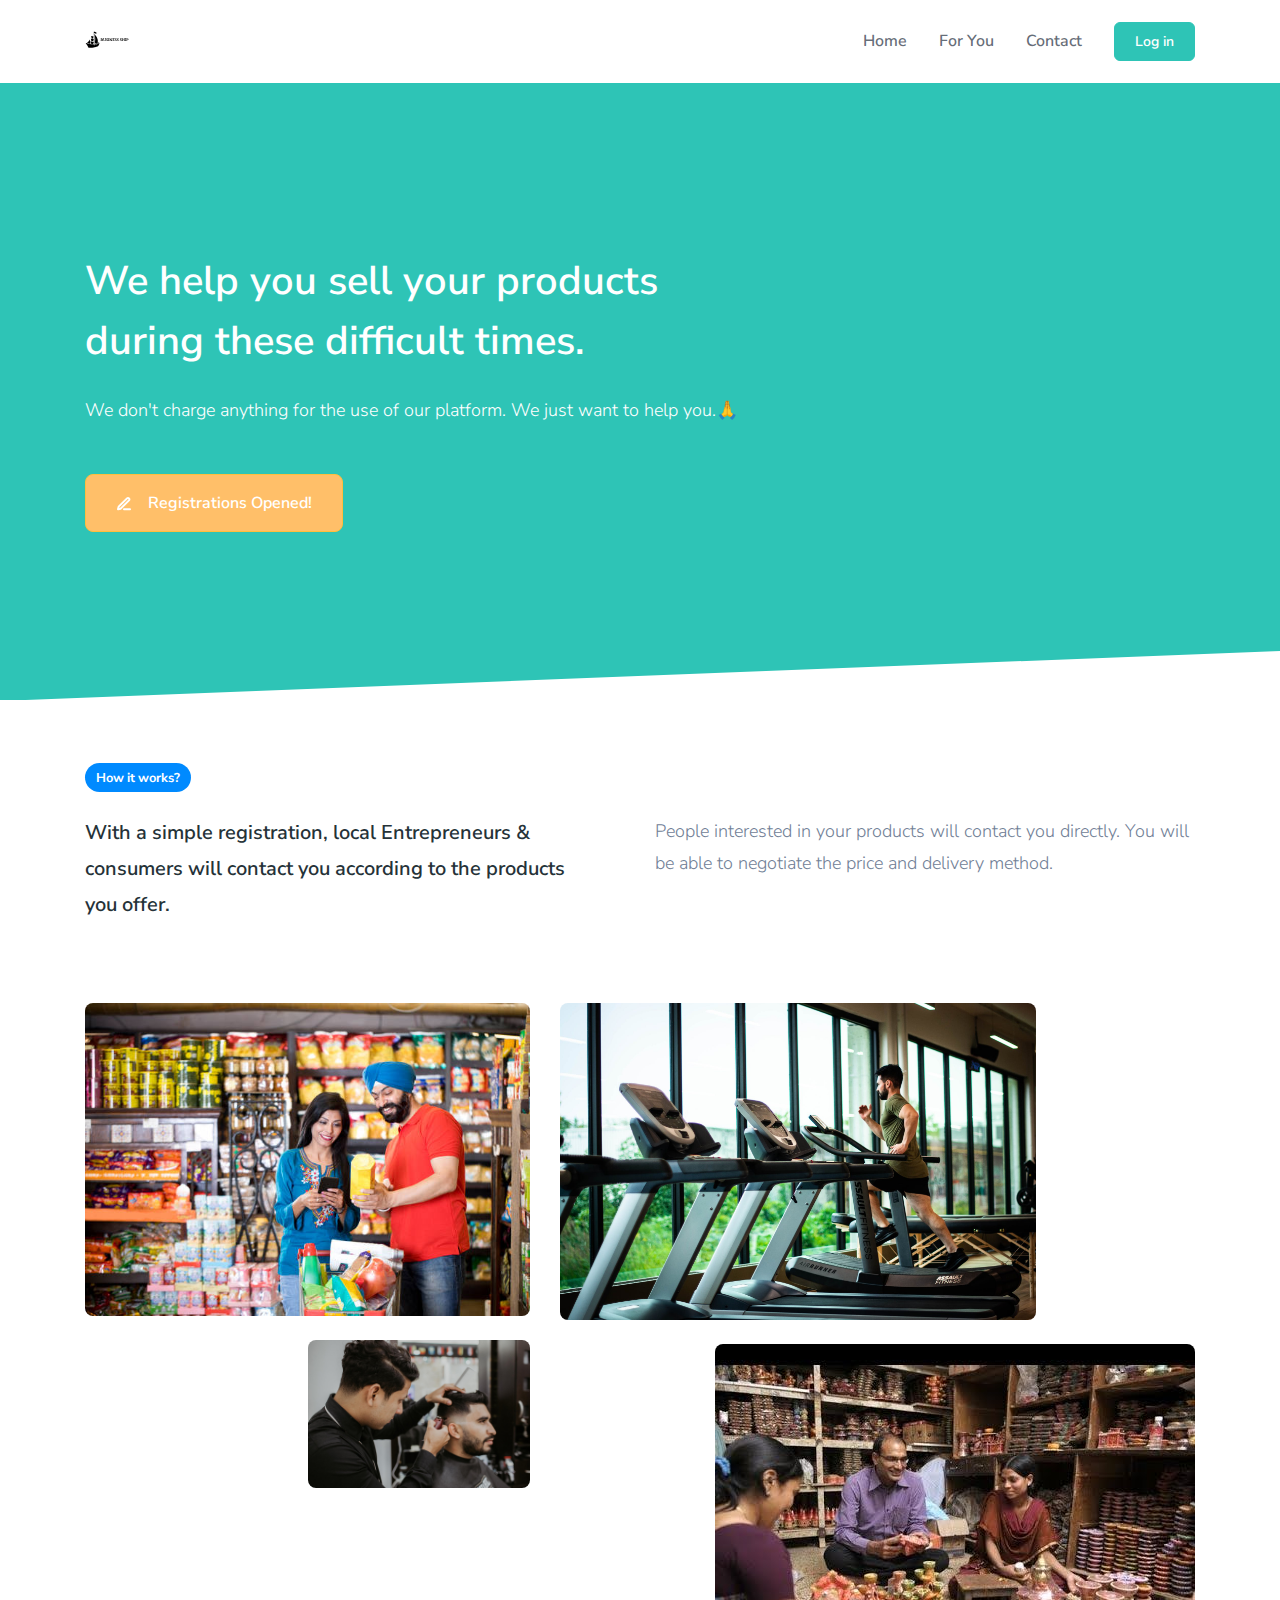
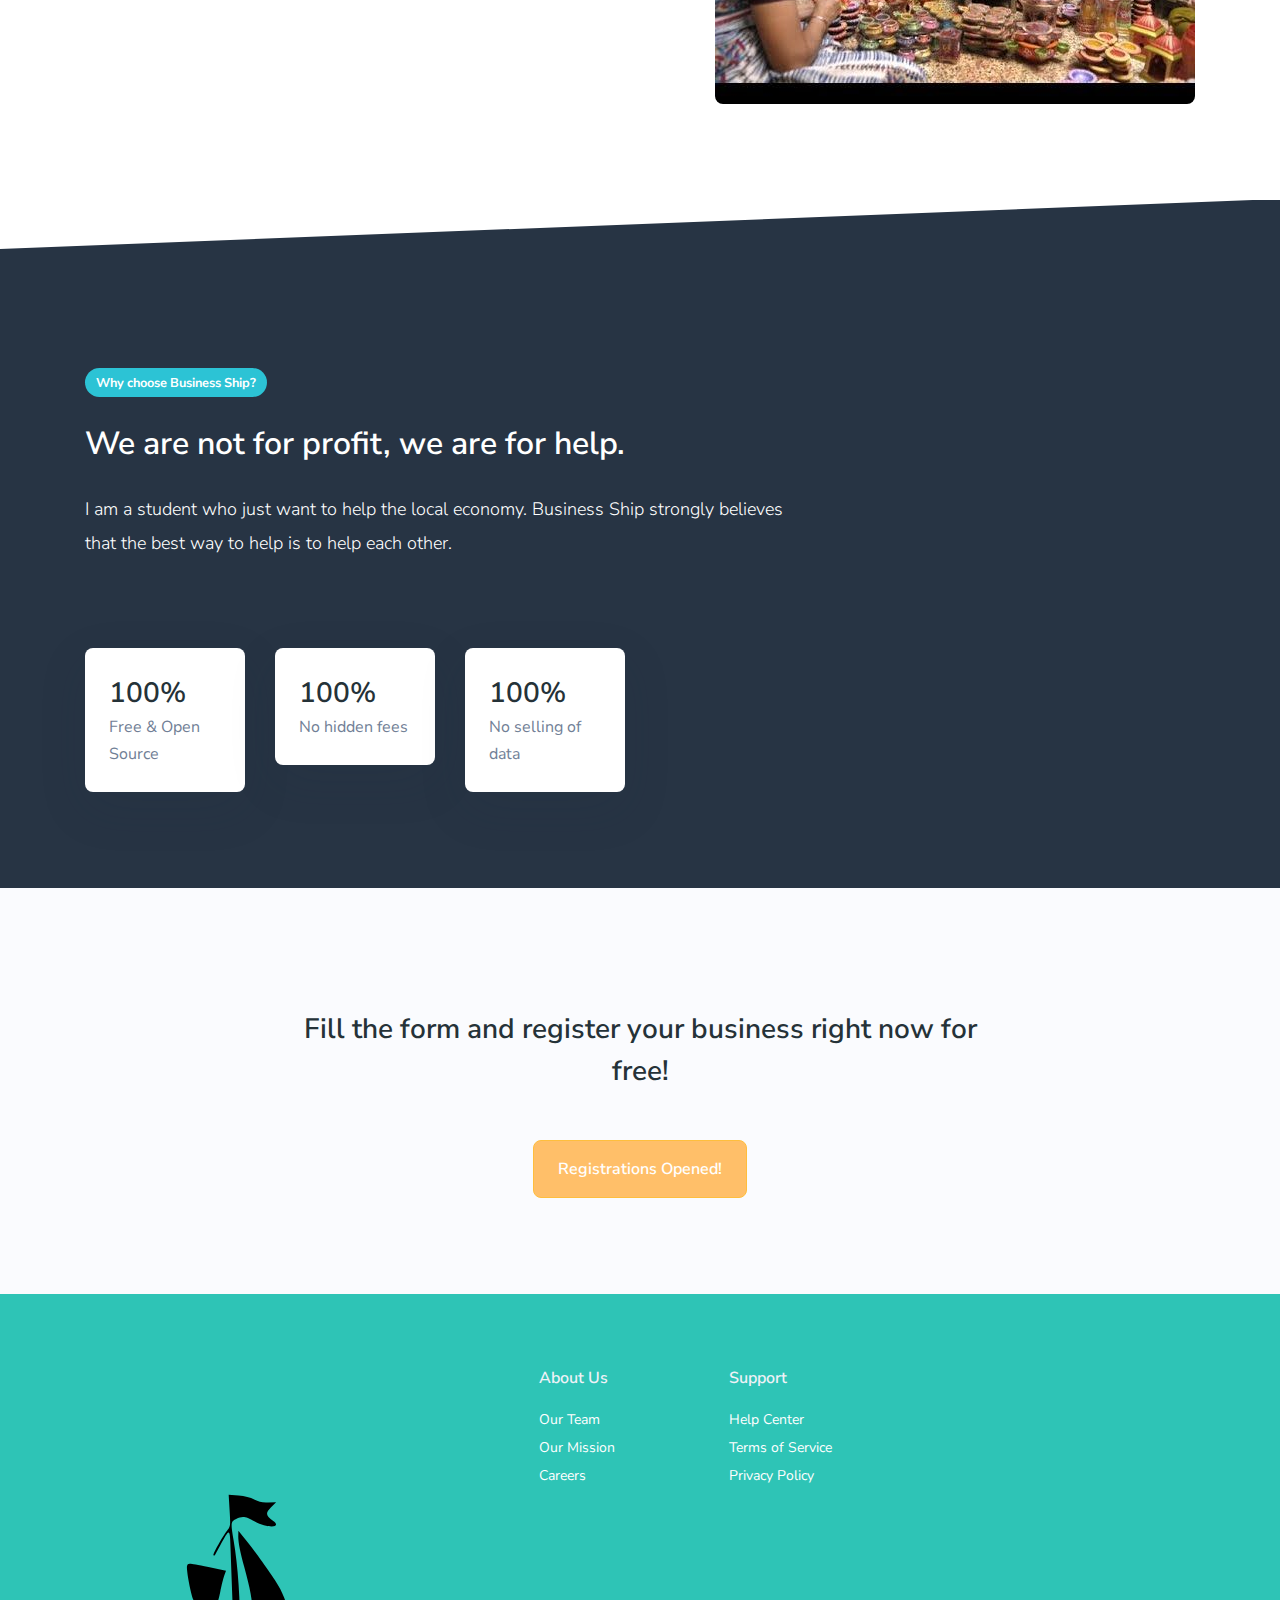
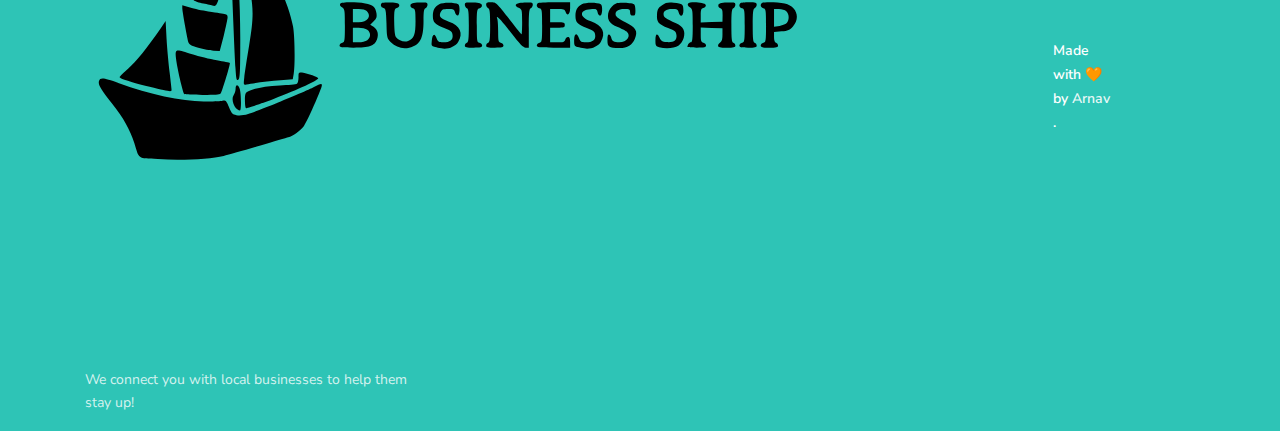
==== register.html @ 2a67b5a5 "added code" ====
<!DOCTYPE html>
<html lang="pt-br">
  <head>
    <meta charset="utf-8" />
    <meta name="viewport" content="width=device-width, initial-scale=1, shrink-to-fit=no" />
    <meta name="description" content="" />
    <title>Register
    </title>
    <!-- Favicon -->
    <link rel="icon" href="assets/img/brand/BusinessShip-nobg.png" type="image/png" />
    <!-- Font Awesome -->
    <link rel="stylesheet" href="assets/libs/@fortawesome/fontawesome-free/css/minify.css" />
    <!-- Style -->
    <link rel="stylesheet" href="assets/css/style.css" id="stylesheet" />
    <style>
      @keyframes hidePreloader {
        0% {
          width: 100%;
          height: 100%;
        }
        100% {
          width: 0;
          height: 0;
        }
      }
      body > div.preloader {
        position: fixed;
        background: white;
        width: 100%;
        height: 100%;
        z-index: 1071;
        opacity: 0;
        transition: opacity 0.5s ease;
        overflow: hidden;
        pointer-events: none;
        display: flex;
        align-items: center;
        justify-content: center;
      }
      body:not(.loaded) > div.preloader {
        opacity: 1;
      }
      body:not(.loaded) {
        overflow: hidden;
      }
      body.loaded > div.preloader {
        animation: hidePreloader 0.5s linear 0.5s forwards;
      }
    </style>
    <script>
      window.addEventListener("load", function () {
        setTimeout(function () {
          document.querySelector("body").classList.add("loaded");
        }
                   , 300);
      }
                             );
    </script>
  </head>
  <body>
    <!-- Preloader -->
    <div class="preloader">
      <div class="spinner-border text-primary" role="status">
        <span class="sr-only">Loading...
        </span>
      </div>
    </div>
    <div class="modal fade" tabindex="-1" role="dialog" id="modal-cookies" data-backdrop="false" aria-labelledby="modal-cookies" aria-hidden="true">
      <div class="modal-dialog modal-dialog-aside left-4 right-4 bottom-4">
      </div>
    </div>
    <!-- Navbar -->
    <nav class="navbar navbar-expand-lg navbar-light bg-white">
      <div class="container">
        <!-- Brand -->
        <a class="navbar-brand" href="/">
          <img alt="Image placeholder" src="assets/img/brand/BusinessShip-nobg.svg" id="navbar-logo" />
        </a>
        <!-- Toggler -->
        <button class="navbar-toggler" type="button" data-toggle="collapse" data-target="#navbarCollapse" aria-controls="navbarCollapse" aria-expanded="false" aria-label="Toggle navigation">
          <span class="navbar-toggler-icon">
          </span>
        </button>
        <!-- Collapse -->
        <div class="collapse navbar-collapse" id="navbarCollapse">
          <ul class="navbar-nav mt-4 mt-lg-0 ml-auto">
            <li class="nav-item">
              <a class="nav-link" href="index.html">
                Home
              </a>
            <li class="nav-item dropdown dropdown-animate" data-toggle="hover">
              <a class="nav-link" href="#" role="button" data-toggle="dropdown" aria-haspopup="true" aria-expanded="false">For You
              </a>
              <div class="dropdown-menu dropdown-menu-single">
                <a href="/" class="dropdown-item">Client
                </a>
                <a href="#" class="dropdown-item">Entrepreneur
                </a>
                <div class="dropdown-divider">
                </div>
                <a href="mailto:arnvgl@pm.me" class="dropdown-item">Enterprises
                </a>
              </div>
            </li>
            <li class="nav-item">
              <a class="nav-link" href="mailto:arnvgl@pm.me">Contact
              </a>
            </li>
          </ul>
          <!-- Button -->
          <a class="navbar-btn btn btn-sm btn-primary d-none d-lg-inline-block ml-3" href="#">
            Log in
          </a>
          <!-- Mobile button -->
          <div class="d-lg-none text-center">
            <a href="#" class="btn btn-block btn-sm btn-warning">Log in
            </a>
          </div>
        </div>
      </div>
    </nav>
    <!-- Main content -->
    <section class="slice py-8 bg-dark">
      <div class="container py-5">
        <div class="row row-grid align-items-center">
          <div class="col-lg-8 text-center text-lg-left">
            <!-- Heading -->
            <h1 class="text-white mb-4">
              We help you sell your products
              <br /> during these difficult times.

            </h1>
            <!-- Text -->
            <p class="lead text-white opacity-8">
              We don't charge anything for the use of our platform. We just want to help you.🙏
            </p>
            <!-- Buttons -->
            <div class="mt-5">
              <a href="https://wa.me/14155238886?text=join%20journey-ten" class="btn btn-warning btn-lg btn-icon">
                <span class="btn-inner--icon">
                  <i data-feather="edit-3">
                  </i>
                </span>
                <span class="btn-inner--text">Registrations Opened!
                </span>
              </a>
            </div>
          </div>
        </div>
      </div>
      <!-- SVG separator -->
      <div class="shape-container shape-line shape-position-bottom">
        <svg width="2560px" height="100px" xmlns="http://www.w3.org/2000/svg" xmlns:xlink="http://www.w3.org/1999/xlink" preserveAspectRatio="none" x="0px" y="0px" viewBox="0 0 2560 100" style="enable-background: new 0 0 2560 100;" xml:space="preserve" class="">
          <polygon points="2560 0 2560 100 0 100">
          </polygon>
        </svg>
      </div>
    </section>
    <section class="slice slice-lg-mei">
      <div class="container">
        <span class="badge badge-primary badge-pill">How it works?        </span>
        <div class="row mt-4">
          <div class="col-lg-6 pr-lg-5">
            <p class="h5 lh-180 mb-3">
              With a simple registration, local Entrepreneurs & consumers will contact you according to the products you offer.
            </p>
          </div>
          <div class="col-lg-6">
            <p class="lead lh-180">
              People interested in your products will contact you directly. You will be able to negotiate the price and delivery method.
          </div>
        </div>
      </div>
    </section>
    <section class="slice slice-lg">
      <div class="container">
        <div class="row">
          <div class="col-lg-5 col-6">
            <img src="assets/img/theme/shop.jpg" alt="Image" class="rounded-lg img-fluid" />
            <div class="text-right mt-4">
              <img src="assets/img/theme/cut.jpeg" alt="Image" class="rounded-lg img-fluid w-50" />
            </div>
          </div>
          <div class="col-lg-7 col-6">
            <img src="assets/img/theme/gym.jpeg" alt="Image" class="rounded-lg img-fluid w-75" />
            <div class="text-right mt-4">
              <img src="assets/img/theme/pots.jpg" alt="Image" class="rounded-lg img-fluid" />
            </div>
          </div>
        </div>
      </div>
    </section>
    <section class="slice slice-lg pt-10 bg-primary">
      <!-- SVG separator -->
      <div class="shape-container shape-line shape-position-top shape-orientation-inverse">
        <svg width="2560px" height="100px" xmlns="http://www.w3.org/2000/svg" xmlns:xlink="http://www.w3.org/1999/xlink" preserveAspectRatio="none" x="0px" y="0px" viewBox="0 0 2560 100" style="enable-background: new 0 0 2560 100;" xml:space="preserve" class="">
          <polygon points="2560 0 2560 100 0 100">
          </polygon>
        </svg>
      </div>
      <!-- Container -->
      <div class="container">
        <div class="row row-grid">
          <div class="col-lg-8">
            <!-- Badge -->
            <span class="badge badge-warning badge-pill">Why choose Business Ship?
            </span>
            <!-- Title -->
            <h2 class="my-4 text-white">We are not for profit, we are for help.
            </h2>
            <!-- Text -->
            <p class="lead text-white lh-190">
              I am a student who just want to help the local economy. Business Ship strongly believes that the best way to help is to help each other. 
            </p>
          </div>
        </div>
        <!-- Milestones -->
        <div class="row mt-6">
          <div class="col-lg-6">
            <div class="row">
              <div class="col-sm-4">
                <div class="card shadow-lg rounded-lg border-0 mb-sm-0">
                  <div class="p-4 text-center text-sm-left">
                    <h3 class="mb-0">100%
                    </h3>
                    <p class="text-muted mb-0">
                      Free & Open Source
                    </p>
                  </div>
                </div>
              </div>
              <div class="col-sm-4">
                <div class="card shadow-lg rounded-lg border-0 mb-sm-0">
                  <div class="p-4 text-center text-sm-left">
                    <h3 class="mb-0">100%
                    </h3>
                    <p class="text-muted mb-0">
                      No hidden fees
                    </p>
                  </div>
                </div>
              </div>
              <div class="col-sm-4">
                <div class="card shadow-lg rounded-lg border-0 mb-sm-0">
                  <div class="p-4 text-center text-sm-left">
                    <h3 class="mb-0">100%
                    </h3>
                    <p class="text-muted mb-0">
                      No selling of data 
                    </p>
                  </div>
                </div>
              </div>
            </div>
          </div>
        </div>
      </div>
    </section>
    <section class="slice slice-lg bg-section-secondary">
      <div class="container text-center">
        <div class="row justify-content-center mt-4">
          <div class="col-lg-8">
            <!-- Title -->
            <!-- Text -->
            <!-- Buttons -->
            <h3>
              Fill the form and register your business right now for free!
            </h3>
            <div class="mt-5">
              <a href="https://wa.me/14155238886?text=join%20journey-ten" class="btn btn-lg btn-warning px-4">
                Registrations Opened!
              </a>
            </div>
          </div>
        </div>
      </div>
    </section>
    <footer class="position-relative" id="footer-main">
      <div class="footer footer-dark bg-dark">
        <!-- SVG shape -->
        <div class="shape-container shape-line shape-position-top shape-orientation-inverse">
        </div>
        <!-- Footer -->
        <div class="container pt-4">
          <div class="row">
            <div class="col-lg-4 mb-5 mb-lg-0">
              <!-- Theme's logo -->
              <a href="register.html">
                <img alt="Image placeholder" src="assets/img/brand/BusinessShip-nobg.svg" id="footer-logo">
              </a>
              <!-- Somos -->
              <p class="mt-4 text-sm opacity-8 pr-lg-4">We connect you with local businesses to help them stay up!
              </p>                     
            </div>
            <div class="col-lg-2 col-6 col-sm-4 ml-lg-auto mb-5 mb-lg-0">
              <h6 class="heading mb-3">About Us
              </h6>
              <ul class="list-unstyled">
                <li>
                  <a href="#">Our Team
                  </a>
                </li>
                <li>
                  <a href="#">Our Mission
                  </a>
                </li>
                <li>
                  <a href="mailto:arnvgl@pm.me">Careers
                  </a>
                </li>
              </ul>
            </div>
            <div class="col-lg-2 col-6 col-sm-4 mb-5 mb-lg-0">
              <h6 class="heading mb-3">Support
              </h6>
              <ul class="list-unstyled text-small">
                <li>
                  <a href="#">Help Center
                  </a>
                </li>
                <li>
                  <a href="#">Terms of Service
                  </a>
                </li>
                <li>
                  <a href="#">Privacy Policy
                  </a>
                </li>
              </ul>
          </div>
          <hr class="divider divider-fade divider-dark my-footer">
          <div class="row align-items-center justify-content-md-between pb-4">
            <div class="col-md-6">
              <div class="copyright text-sm font-weight-bold text-center text-md-left">
                Made with 🧡 by
                <a href="https://www.arnavgoel.xyz" class="font-weight-bold" target="_blank">Arnav
                </a>.
              </div>
            </div>
            
          </div>
        </div>
      </div>
    </footer>
    <!-- Core JS  -->
    <script src="assets/libs/jquery/dist/jquery.min.js">
    </script>
    <script src="assets/libs/bootstrap/dist/js/bootstrap.bundle.min.js">
    </script>
    <script src="assets/libs/svg-injector/dist/svg-injector.min.js">
    </script>
    <script src="assets/libs/feather-icons/dist/feather.min.js">
    </script>
    <!-- mei -->
    <script src="assets/js/businessship.js">
    </script>
    <!-- Feather Icons -->
    <script>
      feather.replace({
        width: "1em",
        height: "1em",
      }
                     );
    </script>
    
    
  </body>
</html>
---- assets/css/style.css ----
@charset "UTF-8";
@import "https://fonts.googleapis.com/css?family=Nunito+Sans:400,400i,600,700,800&display=swap";
:root{--blue:#008aff;--indigo:#6e00ff;--purple:#510fa8;--pink:#f074ad;--red:#f25767;--orange:#ffbe3d;--yellow:#ffc431;--green:#5cc9a7;--teal:#50b5ff;--cyan:#4bd6e5;--white:#fff;--gray:#718096;--gray-dark:#2d3748;--primary:#008aff;--secondary:#eff2f7;--success:#5cc9a7;--info:#50b5ff;--warning:#ffbe3d;--danger:#f25767;--light:#eff2f7;--dark:#171347;--neutral:#fff;--white:#fff;--breakpoint-xs:0;--breakpoint-sm:576px;--breakpoint-md:768px;--breakpoint-lg:992px;--breakpoint-xl:1200px;--font-family-sans-serif:-apple-system,BlinkMacSystemFont,'Segoe UI',Roboto,'Helvetica Neue',Arial,'Noto Sans',sans-serif,'Apple Color Emoji','Segoe UI Emoji','Segoe UI Symbol','Noto Color Emoji';--font-family-monospace:SFMono-Regular,Menlo,Monaco,Consolas,'Liberation Mono','Courier New',monospace}
*,::before,::after{box-sizing:border-box}
html{font-family:sans-serif;line-height:1.15;-webkit-text-size-adjust:100%;-webkit-tap-highlight-color:rgba(31,45,61,0)}
article,aside,figcaption,figure,footer,header,hgroup,main,nav,section{display:block}
body{font-family:'Nunito Sans',sans-serif;font-size:1rem;font-weight:400;line-height:1.7;margin:0;text-align:left;color:#718096;background-color:#fff}
[tabindex='-1']:focus:not(:focus-visible){outline:0!important}
hr{overflow:visible;box-sizing:content-box;height:0}
h1,h2,h3,h4,h5,h6{margin-top:0;margin-bottom:.66667rem}
p{margin-top:0;margin-bottom:1rem}
abbr[title],abbr[data-original-title]{cursor:help;text-decoration:underline;text-decoration:underline dotted;border-bottom:0;-webkit-text-decoration:underline dotted;-webkit-text-decoration-skip-ink:none;text-decoration-skip-ink:none}
address{font-style:normal;line-height:inherit;margin-bottom:1rem}
ol,ul,dl{margin-top:0;margin-bottom:1rem}
ol ol,ul ul,ol ul,ul ol{margin-bottom:0}
dt{font-weight:600}
dd{margin-bottom:.5rem;margin-left:0}
blockquote{margin:0 0 1rem}
b,strong{font-weight:700}
small{font-size:80%}
sub,sup{font-size:75%;line-height:0;position:relative;vertical-align:baseline}
sub{bottom:-.25em}
sup{top:-.5em}
a{text-decoration:none;color:#008aff;background-color:transparent}
a:hover{text-decoration:none;color:#0061b3}
a:not([href]){text-decoration:none;color:inherit}
a:not([href]):hover{text-decoration:none;color:inherit}
pre,code,kbd,samp{font-family:SFMono-Regular,Menlo,Monaco,Consolas,'Liberation Mono','Courier New',monospace;font-size:1em}
pre{overflow:auto;margin-top:0;margin-bottom:1rem}
figure{margin:0 0 1rem}
img{vertical-align:middle;border-style:none}
svg{overflow:hidden;vertical-align:middle}
table{border-collapse:collapse}
caption{padding-top:1rem;padding-bottom:1rem;caption-side:bottom;text-align:left;color:#718096}
th{text-align:inherit}
label{display:inline-block;margin-bottom:.5rem}
button{border-radius:0}
button:focus{outline:1px dotted;outline:5px auto -webkit-focus-ring-color}
input,button,select,optgroup,textarea{font-family:inherit;font-size:inherit;line-height:inherit;margin:0}
button,input{overflow:visible}
button,select{text-transform:none}
select{word-wrap:normal}
button,[type='button'],[type='reset'],[type='submit']{-webkit-appearance:button}
button:not(:disabled),[type='button']:not(:disabled),[type='reset']:not(:disabled),[type='submit']:not(:disabled){cursor:pointer}
button::-moz-focus-inner,[type='button']::-moz-focus-inner,[type='reset']::-moz-focus-inner,[type='submit']::-moz-focus-inner{padding:0;border-style:none}
input[type='radio'],input[type='checkbox']{box-sizing:border-box;padding:0}
input[type='date'],input[type='time'],input[type='datetime-local'],input[type='month']{-webkit-appearance:listbox}
textarea{overflow:auto;resize:vertical}
fieldset{min-width:0;margin:0;padding:0;border:0}
legend{font-size:1.5rem;line-height:inherit;display:block;width:100%;max-width:100%;margin-bottom:.5rem;padding:0;white-space:normal;color:inherit}
@media (max-width: 1200px) {
legend{font-size:calc(1.275rem + .3vw)}
}
progress{vertical-align:baseline}
[type='number']::-webkit-inner-spin-button,[type='number']::-webkit-outer-spin-button{height:auto}
[type='search']{outline-offset:-2px;-webkit-appearance:none}
[type='search']::-webkit-search-decoration{-webkit-appearance:none}
::-webkit-file-upload-button{font:inherit;-webkit-appearance:button}
output{display:inline-block}
summary{display:list-item;cursor:pointer}
template{display:none}
[hidden]{display:none!important}
h1,h2,h3,h4,h5,h6,.h1,.h2,.h3,.h4,.h5,.h6{font-family:inherit;font-weight:600;line-height:1.5;margin-bottom:.66667rem;color:#253238}
h1,.h1{font-size:2.5rem}
@media (max-width: 1200px) {
h1,.h1{font-size:calc(1.375rem + 1.5vw)}
}
h2,.h2{font-size:2rem}
@media (max-width: 1200px) {
h2,.h2{font-size:calc(1.325rem + .9vw)}
}
h3,.h3{font-size:1.75rem}
@media (max-width: 1200px) {
h3,.h3{font-size:calc(1.3rem + .6vw)}
}
h4,.h4{font-size:1.5rem}
@media (max-width: 1200px) {
h4,.h4{font-size:calc(1.275rem + .3vw)}
}
h5,.h5{font-size:1.25rem}
h6,.h6{font-size:1rem}
.lead{font-size:1.125rem;font-weight:300}
.display-1{font-size:6rem;font-weight:700;line-height:1.3}
@media (max-width: 1200px) {
.display-1{font-size:calc(1.725rem + 5.7vw)}
}
.display-2{font-size:5rem;font-weight:700;line-height:1.3}
@media (max-width: 1200px) {
.display-2{font-size:calc(1.625rem + 4.5vw)}
}
.display-3{font-size:4rem;font-weight:700;line-height:1.3}
@media (max-width: 1200px) {
.display-3{font-size:calc(1.525rem + 3.3vw)}
}
.display-4{font-size:3rem;font-weight:800;line-height:1.2}
@media (max-width: 1200px) {
.display-4{font-size:calc(1.425rem + 2.1vw)}
}
hr{margin-top:2rem;margin-bottom:2rem;border:0;border-top:1px solid #e2e8f0}
small,.small{font-size:80%;font-weight:400}
mark,.mark{padding:.2em;background-color:#fcf8e3}
.list-unstyled{padding-left:0;list-style:none}
.list-inline{padding-left:0;list-style:none}
.list-inline-item{display:inline-block}
.list-inline-item:not(:last-child){margin-right:.5rem}
.initialism{font-size:90%;text-transform:uppercase}
.blockquote{font-size:1.25rem;margin-bottom:1rem}
.blockquote-footer{font-size:80%;display:block;color:#718096}
.blockquote-footer::before{content:'\2014\00A0'}
.img-fluid{max-width:100%;height:auto}
.img-fluid-rounded-shadow{width:250px;height:250px}
.img-thumbnail{max-width:100%;height:auto;padding:.25rem;border:1px solid #e2e8f0;border-radius:.375rem;background-color:#fff;box-shadow:0 1px 2px rgba(31,45,61,.075)}
.figure{display:inline-block}
.figure-img{line-height:1;margin-bottom:.5rem}
.figure-caption{font-size:90%;color:#718096}
code{font-size:87.5%;word-wrap:break-word;color:#f074ad}
a > code{color:inherit}
kbd{font-size:87.5%;padding:.2rem .4rem;color:#fff;border-radius:.2rem;background-color:#273444;box-shadow:inset 0 -.1rem 0 rgba(31,45,61,.25)}
kbd kbd{font-size:100%;font-weight:600;padding:0;box-shadow:none}
pre{font-size:87.5%;display:block;color:#273444}
pre code{font-size:inherit;word-break:normal;color:inherit}
.pre-scrollable{overflow-y:scroll;max-height:340px}
.container{width:100%;margin-right:auto;margin-left:auto;padding-right:15px;padding-left:15px}
@media (min-width: 576px) {
.container{max-width:540px}
}
@media (min-width: 768px) {
.container{max-width:720px}
}
@media (min-width: 992px) {
.container{max-width:960px}
}
@media (min-width: 1200px) {
.container{max-width:1140px}
}
.container-fluid,.container-sm,.container-md,.container-lg,.container-xl{width:100%;margin-right:auto;margin-left:auto;padding-right:15px;padding-left:15px}
@media (min-width: 576px) {
.container,.container-sm{max-width:540px}
}
@media (min-width: 768px) {
.container,.container-sm,.container-md{max-width:720px}
}
@media (min-width: 992px) {
.container,.container-sm,.container-md,.container-lg{max-width:960px}
}
@media (min-width: 1200px) {
.container,.container-sm,.container-md,.container-lg,.container-xl{max-width:1140px}
}
.row{display:flex;margin-right:-15px;margin-left:-15px;flex-wrap:wrap}
.no-gutters{margin-right:0;margin-left:0}
.no-gutters > .col,.no-gutters > [class*='col-']{padding-right:0;padding-left:0}
.col-1,.col-2,.col-3,.col-4,.col-5,.col-6,.col-7,.col-8,.col-9,.col-10,.col-11,.col-12,.col,.col-auto,.col-sm-1,.col-sm-2,.col-sm-3,.col-sm-4,.col-sm-5,.col-sm-6,.col-sm-7,.col-sm-8,.col-sm-9,.col-sm-10,.col-sm-11,.col-sm-12,.col-sm,.col-sm-auto,.col-md-1,.col-md-2,.col-md-3,.col-md-4,.col-md-5,.col-md-6,.col-md-7,.col-md-8,.col-md-9,.col-md-10,.col-md-11,.col-md-12,.col-md,.col-md-auto,.col-lg-1,.col-lg-2,.col-lg-3,.col-lg-4,.col-lg-5,.col-lg-6,.col-lg-7,.col-lg-8,.col-lg-9,.col-lg-10,.col-lg-11,.col-lg-12,.col-lg,.col-lg-auto,.col-xl-1,.col-xl-2,.col-xl-3,.col-xl-4,.col-xl-5,.col-xl-6,.col-xl-7,.col-xl-8,.col-xl-9,.col-xl-10,.col-xl-11,.col-xl-12,.col-xl,.col-xl-auto{position:relative;width:100%;padding-right:15px;padding-left:15px}
.col{max-width:100%;flex-basis:0;flex-grow:1}
.row-cols-1 > *{max-width:100%;flex:0 0 100%}
.row-cols-2 > *{max-width:50%;flex:0 0 50%}
.row-cols-3 > *{max-width:33.33333%;flex:0 0 33.33333%}
.row-cols-4 > *{max-width:25%;flex:0 0 25%}
.row-cols-5 > *{max-width:20%;flex:0 0 20%}
.row-cols-6 > *{max-width:16.66667%;flex:0 0 16.66667%}
.col-auto{width:auto;max-width:100%;flex:0 0 auto}
.col-1{max-width:8.33333%;flex:0 0 8.33333%}
.col-2{max-width:16.66667%;flex:0 0 16.66667%}
.col-3{max-width:25%;flex:0 0 25%}
.col-4{max-width:33.33333%;flex:0 0 33.33333%}
.col-5{max-width:41.66667%;flex:0 0 41.66667%}
.col-6{max-width:50%;flex:0 0 50%}
.col-7{max-width:58.33333%;flex:0 0 58.33333%}
.col-8{max-width:66.66667%;flex:0 0 66.66667%}
.col-9{max-width:75%;flex:0 0 75%}
.col-10{max-width:83.33333%;flex:0 0 83.33333%}
.col-11{max-width:91.66667%;flex:0 0 91.66667%}
.col-12{max-width:100%;flex:0 0 100%}
.order-first{order:-1}
.order-last{order:13}
.order-0{order:0}
.order-1{order:1}
.order-2{order:2}
.order-3{order:3}
.order-4{order:4}
.order-5{order:5}
.order-6{order:6}
.order-7{order:7}
.order-8{order:8}
.order-9{order:9}
.order-10{order:10}
.order-11{order:11}
.order-12{order:12}
.offset-1{margin-left:8.33333%}
.offset-2{margin-left:16.66667%}
.offset-3{margin-left:25%}
.offset-4{margin-left:33.33333%}
.offset-5{margin-left:41.66667%}
.offset-6{margin-left:50%}
.offset-7{margin-left:58.33333%}
.offset-8{margin-left:66.66667%}
.offset-9{margin-left:75%}
.offset-10{margin-left:83.33333%}
.offset-11{margin-left:91.66667%}
@media (min-width: 576px) {
.col-sm{max-width:100%;flex-basis:0;flex-grow:1}
.row-cols-sm-1 > *{max-width:100%;flex:0 0 100%}
.row-cols-sm-2 > *{max-width:50%;flex:0 0 50%}
.row-cols-sm-3 > *{max-width:33.33333%;flex:0 0 33.33333%}
.row-cols-sm-4 > *{max-width:25%;flex:0 0 25%}
.row-cols-sm-5 > *{max-width:20%;flex:0 0 20%}
.row-cols-sm-6 > *{max-width:16.66667%;flex:0 0 16.66667%}
.col-sm-auto{width:auto;max-width:100%;flex:0 0 auto}
.col-sm-1{max-width:8.33333%;flex:0 0 8.33333%}
.col-sm-2{max-width:16.66667%;flex:0 0 16.66667%}
.col-sm-3{max-width:25%;flex:0 0 25%}
.col-sm-4{max-width:33.33333%;flex:0 0 33.33333%}
.col-sm-5{max-width:41.66667%;flex:0 0 41.66667%}
.col-sm-6{max-width:50%;flex:0 0 50%}
.col-sm-7{max-width:58.33333%;flex:0 0 58.33333%}
.col-sm-8{max-width:66.66667%;flex:0 0 66.66667%}
.col-sm-9{max-width:75%;flex:0 0 75%}
.col-sm-10{max-width:83.33333%;flex:0 0 83.33333%}
.col-sm-11{max-width:91.66667%;flex:0 0 91.66667%}
.col-sm-12{max-width:100%;flex:0 0 100%}
.order-sm-first{order:-1}
.order-sm-last{order:13}
.order-sm-0{order:0}
.order-sm-1{order:1}
.order-sm-2{order:2}
.order-sm-3{order:3}
.order-sm-4{order:4}
.order-sm-5{order:5}
.order-sm-6{order:6}
.order-sm-7{order:7}
.order-sm-8{order:8}
.order-sm-9{order:9}
.order-sm-10{order:10}
.order-sm-11{order:11}
.order-sm-12{order:12}
.offset-sm-0{margin-left:0}
.offset-sm-1{margin-left:8.33333%}
.offset-sm-2{margin-left:16.66667%}
.offset-sm-3{margin-left:25%}
.offset-sm-4{margin-left:33.33333%}
.offset-sm-5{margin-left:41.66667%}
.offset-sm-6{margin-left:50%}
.offset-sm-7{margin-left:58.33333%}
.offset-sm-8{margin-left:66.66667%}
.offset-sm-9{margin-left:75%}
.offset-sm-10{margin-left:83.33333%}
.offset-sm-11{margin-left:91.66667%}
}
@media (min-width: 768px) {
.col-md{max-width:100%;flex-basis:0;flex-grow:1}
.row-cols-md-1 > *{max-width:100%;flex:0 0 100%}
.row-cols-md-2 > *{max-width:50%;flex:0 0 50%}
.row-cols-md-3 > *{max-width:33.33333%;flex:0 0 33.33333%}
.row-cols-md-4 > *{max-width:25%;flex:0 0 25%}
.row-cols-md-5 > *{max-width:20%;flex:0 0 20%}
.row-cols-md-6 > *{max-width:16.66667%;flex:0 0 16.66667%}
.col-md-auto{width:auto;max-width:100%;flex:0 0 auto}
.col-md-1{max-width:8.33333%;flex:0 0 8.33333%}
.col-md-2{max-width:16.66667%;flex:0 0 16.66667%}
.col-md-3{max-width:25%;flex:0 0 25%}
.col-md-4{max-width:33.33333%;flex:0 0 33.33333%}
.col-md-5{max-width:41.66667%;flex:0 0 41.66667%}
.col-md-6{max-width:50%;flex:0 0 50%}
.col-md-7{max-width:58.33333%;flex:0 0 58.33333%}
.col-md-8{max-width:66.66667%;flex:0 0 66.66667%}
.col-md-9{max-width:75%;flex:0 0 75%}
.col-md-10{max-width:83.33333%;flex:0 0 83.33333%}
.col-md-11{max-width:91.66667%;flex:0 0 91.66667%}
.col-md-12{max-width:100%;flex:0 0 100%}
.order-md-first{order:-1}
.order-md-last{order:13}
.order-md-0{order:0}
.order-md-1{order:1}
.order-md-2{order:2}
.order-md-3{order:3}
.order-md-4{order:4}
.order-md-5{order:5}
.order-md-6{order:6}
.order-md-7{order:7}
.order-md-8{order:8}
.order-md-9{order:9}
.order-md-10{order:10}
.order-md-11{order:11}
.order-md-12{order:12}
.offset-md-0{margin-left:0}
.offset-md-1{margin-left:8.33333%}
.offset-md-2{margin-left:16.66667%}
.offset-md-3{margin-left:25%}
.offset-md-4{margin-left:33.33333%}
.offset-md-5{margin-left:41.66667%}
.offset-md-6{margin-left:50%}
.offset-md-7{margin-left:58.33333%}
.offset-md-8{margin-left:66.66667%}
.offset-md-9{margin-left:75%}
.offset-md-10{margin-left:83.33333%}
.offset-md-11{margin-left:91.66667%}
}
@media (min-width: 992px) {
.col-lg{max-width:100%;flex-basis:0;flex-grow:1}
.row-cols-lg-1 > *{max-width:100%;flex:0 0 100%}
.row-cols-lg-2 > *{max-width:50%;flex:0 0 50%}
.row-cols-lg-3 > *{max-width:33.33333%;flex:0 0 33.33333%}
.row-cols-lg-4 > *{max-width:25%;flex:0 0 25%}
.row-cols-lg-5 > *{max-width:20%;flex:0 0 20%}
.row-cols-lg-6 > *{max-width:16.66667%;flex:0 0 16.66667%}
.col-lg-auto{width:auto;max-width:100%;flex:0 0 auto}
.col-lg-1{max-width:8.33333%;flex:0 0 8.33333%}
.col-lg-2{max-width:16.66667%;flex:0 0 16.66667%}
.col-lg-3{max-width:25%;flex:0 0 25%}
.col-lg-4{max-width:33.33333%;flex:0 0 33.33333%}
.col-lg-5{max-width:41.66667%;flex:0 0 41.66667%}
.col-lg-6{max-width:50%;flex:0 0 50%}
.col-lg-7{max-width:58.33333%;flex:0 0 58.33333%}
.col-lg-8{max-width:66.66667%;flex:0 0 66.66667%}
.col-lg-9{max-width:75%;flex:0 0 75%}
.col-lg-10{max-width:83.33333%;flex:0 0 83.33333%}
.col-lg-11{max-width:91.66667%;flex:0 0 91.66667%}
.col-lg-12{max-width:100%;flex:0 0 100%}
.order-lg-first{order:-1}
.order-lg-last{order:13}
.order-lg-0{order:0}
.order-lg-1{order:1}
.order-lg-2{order:2}
.order-lg-3{order:3}
.order-lg-4{order:4}
.order-lg-5{order:5}
.order-lg-6{order:6}
.order-lg-7{order:7}
.order-lg-8{order:8}
.order-lg-9{order:9}
.order-lg-10{order:10}
.order-lg-11{order:11}
.order-lg-12{order:12}
.offset-lg-0{margin-left:0}
.offset-lg-1{margin-left:8.33333%}
.offset-lg-2{margin-left:16.66667%}
.offset-lg-3{margin-left:25%}
.offset-lg-4{margin-left:33.33333%}
.offset-lg-5{margin-left:41.66667%}
.offset-lg-6{margin-left:50%}
.offset-lg-7{margin-left:58.33333%}
.offset-lg-8{margin-left:66.66667%}
.offset-lg-9{margin-left:75%}
.offset-lg-10{margin-left:83.33333%}
.offset-lg-11{margin-left:91.66667%}
}
@media (min-width: 1200px) {
.col-xl{max-width:100%;flex-basis:0;flex-grow:1}
.row-cols-xl-1 > *{max-width:100%;flex:0 0 100%}
.row-cols-xl-2 > *{max-width:50%;flex:0 0 50%}
.row-cols-xl-3 > *{max-width:33.33333%;flex:0 0 33.33333%}
.row-cols-xl-4 > *{max-width:25%;flex:0 0 25%}
.row-cols-xl-5 > *{max-width:20%;flex:0 0 20%}
.row-cols-xl-6 > *{max-width:16.66667%;flex:0 0 16.66667%}
.col-xl-auto{width:auto;max-width:100%;flex:0 0 auto}
.col-xl-1{max-width:8.33333%;flex:0 0 8.33333%}
.col-xl-2{max-width:16.66667%;flex:0 0 16.66667%}
.col-xl-3{max-width:25%;flex:0 0 25%}
.col-xl-4{max-width:33.33333%;flex:0 0 33.33333%}
.col-xl-5{max-width:41.66667%;flex:0 0 41.66667%}
.col-xl-6{max-width:50%;flex:0 0 50%}
.col-xl-7{max-width:58.33333%;flex:0 0 58.33333%}
.col-xl-8{max-width:66.66667%;flex:0 0 66.66667%}
.col-xl-9{max-width:75%;flex:0 0 75%}
.col-xl-10{max-width:83.33333%;flex:0 0 83.33333%}
.col-xl-11{max-width:91.66667%;flex:0 0 91.66667%}
.col-xl-12{max-width:100%;flex:0 0 100%}
.order-xl-first{order:-1}
.order-xl-last{order:13}
.order-xl-0{order:0}
.order-xl-1{order:1}
.order-xl-2{order:2}
.order-xl-3{order:3}
.order-xl-4{order:4}
.order-xl-5{order:5}
.order-xl-6{order:6}
.order-xl-7{order:7}
.order-xl-8{order:8}
.order-xl-9{order:9}
.order-xl-10{order:10}
.order-xl-11{order:11}
.order-xl-12{order:12}
.offset-xl-0{margin-left:0}
.offset-xl-1{margin-left:8.33333%}
.offset-xl-2{margin-left:16.66667%}
.offset-xl-3{margin-left:25%}
.offset-xl-4{margin-left:33.33333%}
.offset-xl-5{margin-left:41.66667%}
.offset-xl-6{margin-left:50%}
.offset-xl-7{margin-left:58.33333%}
.offset-xl-8{margin-left:66.66667%}
.offset-xl-9{margin-left:75%}
.offset-xl-10{margin-left:83.33333%}
.offset-xl-11{margin-left:91.66667%}
}
.table{width:100%;margin-bottom:1rem;color:#718096;background-color:transparent}
.table th,.table td{padding:1rem;vertical-align:top;border-top:1px solid #eff2f7}
.table thead th{vertical-align:bottom;border-bottom:2px solid #eff2f7}
.table tbody + tbody{border-top:2px solid #eff2f7}
.table-sm th,.table-sm td{padding:.5rem}
.table-bordered{border:1px solid #eff2f7}
.table-bordered th,.table-bordered td{border:1px solid #eff2f7}
.table-bordered thead th,.table-bordered thead td{border-bottom-width:2px}
.table-borderless th,.table-borderless td,.table-borderless thead th,.table-borderless tbody + tbody{border:0}
.table-striped tbody tr:nth-of-type(odd){background-color:rgba(250,251,254,.3)}
.table-hover tbody tr:hover{color:#718096;background-color:#fafbfe}
.table-primary,.table-primary > th,.table-primary > td{background-color:#b8deff}
.table-primary th,.table-primary td,.table-primary thead th,.table-primary tbody + tbody{border-color:#7ac2ff}
.table-hover .table-primary:hover{background-color:#9fd2ff}
.table-hover .table-primary:hover > td,.table-hover .table-primary:hover > th{background-color:#9fd2ff}
.table-secondary,.table-secondary > th,.table-secondary > td{background-color:#fbfbfd}
.table-secondary th,.table-secondary td,.table-secondary thead th,.table-secondary tbody + tbody{border-color:#f7f8fb}
.table-hover .table-secondary:hover{background-color:#eaeaf5}
.table-hover .table-secondary:hover > td,.table-hover .table-secondary:hover > th{background-color:#eaeaf5}
.table-success,.table-success > th,.table-success > td{background-color:#d1f0e6}
.table-success th,.table-success td,.table-success thead th,.table-success tbody + tbody{border-color:#aae3d1}
.table-hover .table-success:hover{background-color:#beeadc}
.table-hover .table-success:hover > td,.table-hover .table-success:hover > th{background-color:#beeadc}
.table-info,.table-info > th,.table-info > td{background-color:#ceeaff}
.table-info th,.table-info td,.table-info thead th,.table-info tbody + tbody{border-color:#a4d9ff}
.table-hover .table-info:hover{background-color:#b5dfff}
.table-hover .table-info:hover > td,.table-hover .table-info:hover > th{background-color:#b5dfff}
.table-warning,.table-warning > th,.table-warning > td{background-color:#ffedc9}
.table-warning th,.table-warning td,.table-warning thead th,.table-warning tbody + tbody{border-color:#ffdd9a}
.table-hover .table-warning:hover{background-color:#ffe5b0}
.table-hover .table-warning:hover > td,.table-hover .table-warning:hover > th{background-color:#ffe5b0}
.table-danger,.table-danger > th,.table-danger > td{background-color:#fbd0d4}
.table-danger th,.table-danger td,.table-danger thead th,.table-danger tbody + tbody{border-color:#f8a8b0}
.table-hover .table-danger:hover{background-color:#f9b9bf}
.table-hover .table-danger:hover > td,.table-hover .table-danger:hover > th{background-color:#f9b9bf}
.table-light,.table-light > th,.table-light > td{background-color:#fbfbfd}
.table-light th,.table-light td,.table-light thead th,.table-light tbody + tbody{border-color:#f7f8fb}
.table-hover .table-light:hover{background-color:#eaeaf5}
.table-hover .table-light:hover > td,.table-hover .table-light:hover > th{background-color:#eaeaf5}
.table-dark,.table-dark > th,.table-dark > td{background-color:#bebdcb}
.table-dark th,.table-dark td,.table-dark thead th,.table-dark tbody + tbody{border-color:#86849f}
.table-hover .table-dark:hover{background-color:#b0afc0}
.table-hover .table-dark:hover > td,.table-hover .table-dark:hover > th{background-color:#b0afc0}
.table-neutral,.table-neutral > th,.table-neutral > td{background-color:#fff}
.table-neutral th,.table-neutral td,.table-neutral thead th,.table-neutral tbody + tbody{border-color:#fff}
.table-hover .table-neutral:hover{background-color:#f2f2f2}
.table-hover .table-neutral:hover > td,.table-hover .table-neutral:hover > th{background-color:#f2f2f2}
.table-white,.table-white > th,.table-white > td{background-color:#fff}
.table-white th,.table-white td,.table-white thead th,.table-white tbody + tbody{border-color:#fff}
.table-hover .table-white:hover{background-color:#f2f2f2}
.table-hover .table-white:hover > td,.table-hover .table-white:hover > th{background-color:#f2f2f2}
.table-active,.table-active > th,.table-active > td{background-color:#fafbfe}
.table-hover .table-active:hover{background-color:#e5eafa}
.table-hover .table-active:hover > td,.table-hover .table-active:hover > th{background-color:#e5eafa}
.table .thead-dark th{color:#fff;border-color:#201b63;background-color:#171347}
.table .thead-light th{color:#4a5568;border-color:#eff2f7;background-color:transparent}
.table-dark{color:#fff;background-color:#171347}
.table-dark th,.table-dark td,.table-dark thead th{border-color:#201b63}
.table-dark.table-bordered{border:0}
.table-dark.table-striped tbody tr:nth-of-type(odd){background-color:rgba(255,255,255,.05)}
.table-dark.table-hover tbody tr:hover{color:#fff;background-color:rgba(255,255,255,.075)}
@media (max-width: 575.98px) {
.table-responsive-sm{display:block;overflow-x:auto;width:100%;-webkit-overflow-scrolling:touch}
.table-responsive-sm > .table-bordered{border:0}
}
@media (max-width: 767.98px) {
.table-responsive-md{display:block;overflow-x:auto;width:100%;-webkit-overflow-scrolling:touch}
.table-responsive-md > .table-bordered{border:0}
}
@media (max-width: 991.98px) {
.table-responsive-lg{display:block;overflow-x:auto;width:100%;-webkit-overflow-scrolling:touch}
.table-responsive-lg > .table-bordered{border:0}
}
@media (max-width: 1199.98px) {
.table-responsive-xl{display:block;overflow-x:auto;width:100%;-webkit-overflow-scrolling:touch}
.table-responsive-xl > .table-bordered{border:0}
}
.table-responsive{display:block;overflow-x:auto;width:100%;-webkit-overflow-scrolling:touch}
.table-responsive > .table-bordered{border:0}
.form-control{font-size:1rem;font-weight:400;line-height:1.5;display:block;width:100%;height:calc(1.5em + 1.5rem + 2px);padding:.75rem 1.25rem;transition:all .2s ease;color:#4a5568;border:1px solid #e2e8f0;border-radius:.375rem;background-color:#fff;background-clip:padding-box;box-shadow:none}
@media (prefers-reduced-motion: reduce) {
.form-control{transition:none}
}
.form-control::-ms-expand{border:0;background-color:transparent}
.form-control:-moz-focusring{color:transparent;text-shadow:0 0 0 #4a5568}
.form-control:focus{color:#4a5568;border-color:rgba(0,138,255,.5);outline:0;background-color:#fff;box-shadow:none,0 0 20px rgba(0,138,255,.1)}
.form-control:-ms-input-placeholder{opacity:1;color:#a0aec0}
.form-control::-ms-input-placeholder{opacity:1;color:#a0aec0}
.form-control::placeholder{opacity:1;color:#a0aec0}
.form-control:disabled,.form-control[readonly]{opacity:1;background-color:#eff2f7}
select.form-control:focus::-ms-value{color:#4a5568;background-color:#fff}
.form-control-file,.form-control-range{display:block;width:100%}
.col-form-label{font-size:inherit;line-height:1.5;margin-bottom:0;padding-top:calc(.75rem + 1px);padding-bottom:calc(.75rem + 1px)}
.col-form-label-lg{font-size:1rem;line-height:1.5;padding-top:calc(1rem + 1px);padding-bottom:calc(1rem + 1px)}
.col-form-label-sm{font-size:.875rem;line-height:1.5;padding-top:calc(.5rem + 1px);padding-bottom:calc(.5rem + 1px)}
.form-control-plaintext{font-size:1rem;line-height:1.5;display:block;width:100%;margin-bottom:0;padding:.75rem 0;color:#718096;border:solid transparent;border-width:1px 0;background-color:transparent}
.form-control-plaintext.form-control-sm,.form-control-plaintext.form-control-lg{padding-right:0;padding-left:0}
.form-control-sm{font-size:.875rem;line-height:1.5;height:calc(1.5em + 1rem + 2px);padding:.5rem 1.25rem;border-radius:.2rem}
.form-control-lg{font-size:1rem;line-height:1.5;height:calc(1.5em + 2rem + 2px);padding:1rem 1.875rem;border-radius:.5rem}
select.form-control[size],select.form-control[multiple]{height:auto}
textarea.form-control{height:auto}
.form-group{margin-bottom:1rem}
.form-text{display:block;margin-top:.25rem}
.form-row{display:flex;margin-right:-5px;margin-left:-5px;flex-wrap:wrap}
.form-row > .col,.form-row > [class*='col-']{padding-right:5px;padding-left:5px}
.form-check{position:relative;display:block;padding-left:1.25rem}
.form-check-input{position:absolute;margin-top:.3rem;margin-left:-1.25rem}
.form-check-input[disabled] ~ .form-check-label,.form-check-input:disabled ~ .form-check-label{color:#718096}
.form-check-label{margin-bottom:0}
.form-check-inline{display:inline-flex;margin-right:.75rem;padding-left:0;align-items:center}
.form-check-inline .form-check-input{position:static;margin-top:0;margin-right:.3125rem;margin-left:0}
.valid-feedback{font-size:80%;display:none;width:100%;margin-top:.25rem;color:#5cc9a7}
.valid-tooltip{font-size:.875rem;line-height:1.7;position:absolute;z-index:5;top:100%;display:none;max-width:100%;margin-top:.1rem;padding:.25rem .5rem;color:#fff;border-radius:.375rem;background-color:rgba(92,201,167,.9)}
.was-validated :valid ~ .valid-feedback,.was-validated :valid ~ .valid-tooltip,.is-valid ~ .valid-feedback,.is-valid ~ .valid-tooltip{display:block}
.was-validated .form-control:valid,.form-control.is-valid{border-color:#5cc9a7}
.was-validated .form-control:valid:focus,.form-control.is-valid:focus{border-color:#5cc9a7;box-shadow:0 0 0 0 rgba(92,201,167,.25)}
.was-validated .custom-select:valid,.custom-select.is-valid{border-color:#5cc9a7}
.was-validated .custom-select:valid:focus,.custom-select.is-valid:focus{border-color:#5cc9a7;box-shadow:0 0 0 0 rgba(92,201,167,.25)}
.was-validated .form-check-input:valid ~ .form-check-label,.form-check-input.is-valid ~ .form-check-label{color:#5cc9a7}
.was-validated .form-check-input:valid ~ .valid-feedback,.was-validated .form-check-input:valid ~ .valid-tooltip,.form-check-input.is-valid ~ .valid-feedback,.form-check-input.is-valid ~ .valid-tooltip{display:block}
.was-validated .custom-control-input:valid ~ .custom-control-label,.custom-control-input.is-valid ~ .custom-control-label{color:#5cc9a7}
.was-validated .custom-control-input:valid ~ .custom-control-label::before,.custom-control-input.is-valid ~ .custom-control-label::before{border-color:#5cc9a7}
.was-validated .custom-control-input:valid:checked ~ .custom-control-label::before,.custom-control-input.is-valid:checked ~ .custom-control-label::before{border-color:#82d6bc;background-color:#82d6bc}
.was-validated .custom-control-input:valid:focus ~ .custom-control-label::before,.custom-control-input.is-valid:focus ~ .custom-control-label::before{box-shadow:0 0 0 0 rgba(92,201,167,.25)}
.was-validated .custom-control-input:valid:focus:not(:checked) ~ .custom-control-label::before,.custom-control-input.is-valid:focus:not(:checked) ~ .custom-control-label::before{border-color:#5cc9a7}
.was-validated .custom-file-input:valid ~ .custom-file-label,.custom-file-input.is-valid ~ .custom-file-label{border-color:#5cc9a7}
.was-validated .custom-file-input:valid:focus ~ .custom-file-label,.custom-file-input.is-valid:focus ~ .custom-file-label{border-color:#5cc9a7;box-shadow:0 0 0 0 rgba(92,201,167,.25)}
.invalid-feedback{font-size:80%;display:none;width:100%;margin-top:.25rem;color:#f25767}
.invalid-tooltip{font-size:.875rem;line-height:1.7;position:absolute;z-index:5;top:100%;display:none;max-width:100%;margin-top:.1rem;padding:.25rem .5rem;color:#fff;border-radius:.375rem;background-color:rgba(242,87,103,.9)}
.was-validated :invalid ~ .invalid-feedback,.was-validated :invalid ~ .invalid-tooltip,.is-invalid ~ .invalid-feedback,.is-invalid ~ .invalid-tooltip{display:block}
.was-validated .form-control:invalid,.form-control.is-invalid{border-color:#f25767}
.was-validated .form-control:invalid:focus,.form-control.is-invalid:focus{border-color:#f25767;box-shadow:0 0 0 0 rgba(242,87,103,.25)}
.was-validated .custom-select:invalid,.custom-select.is-invalid{border-color:#f25767}
.was-validated .custom-select:invalid:focus,.custom-select.is-invalid:focus{border-color:#f25767;box-shadow:0 0 0 0 rgba(242,87,103,.25)}
.was-validated .form-check-input:invalid ~ .form-check-label,.form-check-input.is-invalid ~ .form-check-label{color:#f25767}
.was-validated .form-check-input:invalid ~ .invalid-feedback,.was-validated .form-check-input:invalid ~ .invalid-tooltip,.form-check-input.is-invalid ~ .invalid-feedback,.form-check-input.is-invalid ~ .invalid-tooltip{display:block}
.was-validated .custom-control-input:invalid ~ .custom-control-label,.custom-control-input.is-invalid ~ .custom-control-label{color:#f25767}
.was-validated .custom-control-input:invalid ~ .custom-control-label::before,.custom-control-input.is-invalid ~ .custom-control-label::before{border-color:#f25767}
.was-validated .custom-control-input:invalid:checked ~ .custom-control-label::before,.custom-control-input.is-invalid:checked ~ .custom-control-label::before{border-color:#f68692;background-color:#f68692}
.was-validated .custom-control-input:invalid:focus ~ .custom-control-label::before,.custom-control-input.is-invalid:focus ~ .custom-control-label::before{box-shadow:0 0 0 0 rgba(242,87,103,.25)}
.was-validated .custom-control-input:invalid:focus:not(:checked) ~ .custom-control-label::before,.custom-control-input.is-invalid:focus:not(:checked) ~ .custom-control-label::before{border-color:#f25767}
.was-validated .custom-file-input:invalid ~ .custom-file-label,.custom-file-input.is-invalid ~ .custom-file-label{border-color:#f25767}
.was-validated .custom-file-input:invalid:focus ~ .custom-file-label,.custom-file-input.is-invalid:focus ~ .custom-file-label{border-color:#f25767;box-shadow:0 0 0 0 rgba(242,87,103,.25)}
.form-inline{display:flex;flex-flow:row wrap;align-items:center}
.form-inline .form-check{width:100%}
@media (min-width: 576px) {
.form-inline label{display:flex;margin-bottom:0;align-items:center;justify-content:center}
.form-inline .form-group{display:flex;margin-bottom:0;flex:0 0 auto;flex-flow:row wrap;align-items:center}
.form-inline .form-control{display:inline-block;width:auto;vertical-align:middle}
.form-inline .form-control-plaintext{display:inline-block}
.form-inline .input-group,.form-inline .custom-select{width:auto}
.form-inline .form-check{display:flex;width:auto;padding-left:0;align-items:center;justify-content:center}
.form-inline .form-check-input{position:relative;margin-top:0;margin-right:.25rem;margin-left:0;flex-shrink:0}
.form-inline .custom-control{align-items:center;justify-content:center}
.form-inline .custom-control-label{margin-bottom:0}
}
.btn{font-size:1rem;font-weight:600;line-height:1.5;display:inline-block;padding:.75rem 1.75rem;cursor:pointer;-webkit-user-select:none;-moz-user-select:none;-ms-user-select:none;user-select:none;transition:color .15s ease-in-out,background-color .15s ease-in-out,border-color .15s ease-in-out,box-shadow .15s ease-in-out;text-align:center;vertical-align:middle;color:#718096;border:1px solid transparent;border-radius:.375rem;background-color:transparent}
@media (prefers-reduced-motion: reduce) {
.btn{transition:none}
}
.btn:hover{text-decoration:none;color:#718096}
.btn:focus,.btn.focus{outline:0;box-shadow:0 0 0 rgba(0,124,230,.25)}
.btn.disabled,.btn:disabled{opacity:.65;box-shadow:none}
.btn:not(:disabled):not(.disabled):active,.btn:not(:disabled):not(.disabled).active{box-shadow:none}
.btn:not(:disabled):not(.disabled):active:focus,.btn:not(:disabled):not(.disabled).active:focus{box-shadow:0 0 0 rgba(0,124,230,.25)}
a.btn.disabled,fieldset:disabled a.btn{pointer-events:none}
.btn-primary{color:#fff;border-color:#2EC4B6;background-color:#2EC4B6;box-shadow:none}
.btn-primary:hover{color:#fff;border-color:#2EC4B6;background-color:#2AA297}
.btn-primary:focus,.btn-primary.focus{box-shadow:none,0 0 0 rgba(0,138,255,.35)}
.btn-primary.disabled,.btn-primary:disabled{color:#fff;border-color:#008aff;background-color:#008aff}
.btn-primary:not(:disabled):not(.disabled):active,.btn-primary:not(:disabled):not(.disabled).active,.show > .btn-primary.dropdown-toggle{color:#fff;border-color:#0068bf;background-color:#239B90}
.btn-primary:not(:disabled):not(.disabled):active:focus,.btn-primary:not(:disabled):not(.disabled).active:focus,.show > .btn-primary.dropdown-toggle:focus{box-shadow:0 0 0 rgba(0,138,255,.35)}
.btn-secondary{color:#273444;border-color:#eff2f7;background-color:#eff2f7;box-shadow:none}
.btn-secondary:hover{color:#273444;border-color:#cdd6e6;background-color:#d6ddea}
.btn-secondary:focus,.btn-secondary.focus{box-shadow:none,0 0 0 rgba(239,242,247,.35)}
.btn-secondary.disabled,.btn-secondary:disabled{color:#273444;border-color:#eff2f7;background-color:#eff2f7}
.btn-secondary:not(:disabled):not(.disabled):active,.btn-secondary:not(:disabled):not(.disabled).active,.show > .btn-secondary.dropdown-toggle{color:#273444;border-color:#c5cfe2;background-color:#cdd6e6}
.btn-secondary:not(:disabled):not(.disabled):active:focus,.btn-secondary:not(:disabled):not(.disabled).active:focus,.show > .btn-secondary.dropdown-toggle:focus{box-shadow:0 0 0 rgba(239,242,247,.35)}
.btn-success{color:#fff;border-color:#5cc9a7;background-color:#5cc9a7;box-shadow:none}
.btn-success:hover{color:#fff;border-color:#3cb690;background-color:#3fbf97}
.btn-success:focus,.btn-success.focus{box-shadow:none,0 0 0 rgba(92,201,167,.35)}
.btn-success.disabled,.btn-success:disabled{color:#fff;border-color:#5cc9a7;background-color:#5cc9a7}
.btn-success:not(:disabled):not(.disabled):active,.btn-success:not(:disabled):not(.disabled).active,.show > .btn-success.dropdown-toggle{color:#fff;border-color:#39ac88;background-color:#3cb690}
.btn-success:not(:disabled):not(.disabled):active:focus,.btn-success:not(:disabled):not(.disabled).active:focus,.show > .btn-success.dropdown-toggle:focus{box-shadow:0 0 0 rgba(92,201,167,.35)}
.btn-info{color:#fff;border-color:#50b5ff;background-color:#50b5ff;box-shadow:none}
.btn-info:hover{color:#fff;border-color:#1d9fff;background-color:#2aa5ff}
.btn-info:focus,.btn-info.focus{box-shadow:none,0 0 0 rgba(80,181,255,.35)}
.btn-info.disabled,.btn-info:disabled{color:#fff;border-color:#50b5ff;background-color:#50b5ff}
.btn-info:not(:disabled):not(.disabled):active,.btn-info:not(:disabled):not(.disabled).active,.show > .btn-info.dropdown-toggle{color:#fff;border-color:#109aff;background-color:#1d9fff}
.btn-info:not(:disabled):not(.disabled):active:focus,.btn-info:not(:disabled):not(.disabled).active:focus,.show > .btn-info.dropdown-toggle:focus{box-shadow:0 0 0 rgba(80,181,255,.35)}
.btn-warning{color:#fff;border-color:#ffbe3d;background-color:#FFBF69;box-shadow:none}
.btn-warning:hover{color:#fff;border-color:#ffad0a;background-color:#ffb117}
.btn-warning:focus,.btn-warning.focus{box-shadow:none,0 0 0 rgba(255,190,61,.35)}
.btn-warning.disabled,.btn-warning:disabled{color:#fff;border-color:#ffbe3d;background-color:#ffbe3d}
.btn-warning:not(:disabled):not(.disabled):active,.btn-warning:not(:disabled):not(.disabled).active,.show > .btn-warning.dropdown-toggle{color:#fff;border-color:#fca800;background-color:#ffad0a}
.btn-warning:not(:disabled):not(.disabled):active:focus,.btn-warning:not(:disabled):not(.disabled).active:focus,.show > .btn-warning.dropdown-toggle:focus{box-shadow:0 0 0 rgba(255,190,61,.35)}
.btn-danger{color:#fff;border-color:#f25767;background-color:#f25767;box-shadow:none}
.btn-danger:hover{color:#fff;border-color:#ee283c;background-color:#ef3347}
.btn-danger:focus,.btn-danger.focus{box-shadow:none,0 0 0 rgba(242,87,103,.35)}
.btn-danger.disabled,.btn-danger:disabled{color:#fff;border-color:#f25767;background-color:#f25767}
.btn-danger:not(:disabled):not(.disabled):active,.btn-danger:not(:disabled):not(.disabled).active,.show > .btn-danger.dropdown-toggle{color:#fff;border-color:#ed1c31;background-color:#ee283c}
.btn-danger:not(:disabled):not(.disabled):active:focus,.btn-danger:not(:disabled):not(.disabled).active:focus,.show > .btn-danger.dropdown-toggle:focus{box-shadow:0 0 0 rgba(242,87,103,.35)}
.btn-light{color:#273444;border-color:#eff2f7;background-color:#eff2f7;box-shadow:none}
.btn-light:hover{color:#273444;border-color:#cdd6e6;background-color:#d6ddea}
.btn-light:focus,.btn-light.focus{box-shadow:none,0 0 0 rgba(239,242,247,.35)}
.btn-light.disabled,.btn-light:disabled{color:#273444;border-color:#eff2f7;background-color:#eff2f7}
.btn-light:not(:disabled):not(.disabled):active,.btn-light:not(:disabled):not(.disabled).active,.show > .btn-light.dropdown-toggle{color:#273444;border-color:#c5cfe2;background-color:#cdd6e6}
.btn-light:not(:disabled):not(.disabled):active:focus,.btn-light:not(:disabled):not(.disabled).active:focus,.show > .btn-light.dropdown-toggle:focus{box-shadow:0 0 0 rgba(239,242,247,.35)}
.btn-dark{color:#fff;border-color:#171347;background-color:#171347;box-shadow:none}
.btn-dark:hover{color:#fff;border-color:#0a081f;background-color:#0d0b29}
.btn-dark:focus,.btn-dark.focus{box-shadow:none,0 0 0 rgba(23,19,71,.35)}
.btn-dark.disabled,.btn-dark:disabled{color:#fff;border-color:#171347;background-color:#171347}
.btn-dark:not(:disabled):not(.disabled):active,.btn-dark:not(:disabled):not(.disabled).active,.show > .btn-dark.dropdown-toggle{color:#fff;border-color:#070615;background-color:#0a081f}
.btn-dark:not(:disabled):not(.disabled):active:focus,.btn-dark:not(:disabled):not(.disabled).active:focus,.show > .btn-dark.dropdown-toggle:focus{box-shadow:0 0 0 rgba(23,19,71,.35)}
.btn-neutral{color:#273444;border-color:#fff;background-color:#fff;box-shadow:none}
.btn-neutral:hover{color:#273444;border-color:#e6e6e6;background-color:#ececec}
.btn-neutral:focus,.btn-neutral.focus{box-shadow:none,0 0 0 rgba(255,255,255,.35)}
.btn-neutral.disabled,.btn-neutral:disabled{color:#273444;border-color:#fff;background-color:#fff}
.btn-neutral:not(:disabled):not(.disabled):active,.btn-neutral:not(:disabled):not(.disabled).active,.show > .btn-neutral.dropdown-toggle{color:#273444;border-color:#dfdfdf;background-color:#e6e6e6}
.btn-neutral:not(:disabled):not(.disabled):active:focus,.btn-neutral:not(:disabled):not(.disabled).active:focus,.show > .btn-neutral.dropdown-toggle:focus{box-shadow:0 0 0 rgba(255,255,255,.35)}
.btn-white{color:#273444;border-color:#fff;background-color:#fff;box-shadow:none}
.btn-white:hover{color:#273444;border-color:#e6e6e6;background-color:#ececec}
.btn-white:focus,.btn-white.focus{box-shadow:none,0 0 0 rgba(255,255,255,.35)}
.btn-white.disabled,.btn-white:disabled{color:#273444;border-color:#fff;background-color:#fff}
.btn-white:not(:disabled):not(.disabled):active,.btn-white:not(:disabled):not(.disabled).active,.show > .btn-white.dropdown-toggle{color:#273444;border-color:#dfdfdf;background-color:#e6e6e6}
.btn-white:not(:disabled):not(.disabled):active:focus,.btn-white:not(:disabled):not(.disabled).active:focus,.show > .btn-white.dropdown-toggle:focus{box-shadow:0 0 0 rgba(255,255,255,.35)}
.btn-outline-primary{color:#2EC4B6;border-color:#2EC4B6}
.btn-outline-primary:hover{color:#fff;border-color:#2EC4B6;background-color:#2EC4B6}
.btn-outline-primary:focus,.btn-outline-primary.focus{box-shadow:none,0 0 0 rgba(0,138,255,.35)}
.btn-outline-primary.disabled,.btn-outline-primary:disabled{color:#2EC4B6;background-color:transparent}
.btn-outline-primary:not(:disabled):not(.disabled):active,.btn-outline-primary:not(:disabled):not(.disabled).active,.show > .btn-outline-primary.dropdown-toggle{color:#fff;border-color:#2EC4B6;background-color:#2EC4B6}
.btn-outline-primary:not(:disabled):not(.disabled):active:focus,.btn-outline-primary:not(:disabled):not(.disabled).active:focus,.show > .btn-outline-primary.dropdown-toggle:focus{box-shadow:0 0 0 rgba(0,138,255,.35)}
.btn-outline-secondary{color:#eff2f7;border-color:#eff2f7}
.btn-outline-secondary:hover{color:#273444;border-color:#eff2f7;background-color:#eff2f7}
.btn-outline-secondary:focus,.btn-outline-secondary.focus{box-shadow:none,0 0 0 rgba(239,242,247,.35)}
.btn-outline-secondary.disabled,.btn-outline-secondary:disabled{color:#eff2f7;background-color:transparent}
.btn-outline-secondary:not(:disabled):not(.disabled):active,.btn-outline-secondary:not(:disabled):not(.disabled).active,.show > .btn-outline-secondary.dropdown-toggle{color:#273444;border-color:#eff2f7;background-color:#eff2f7}
.btn-outline-secondary:not(:disabled):not(.disabled):active:focus,.btn-outline-secondary:not(:disabled):not(.disabled).active:focus,.show > .btn-outline-secondary.dropdown-toggle:focus{box-shadow:0 0 0 rgba(239,242,247,.35)}
.btn-outline-success{color:#5cc9a7;border-color:#5cc9a7}
.btn-outline-success:hover{color:#fff;border-color:#5cc9a7;background-color:#5cc9a7}
.btn-outline-success:focus,.btn-outline-success.focus{box-shadow:none,0 0 0 rgba(92,201,167,.35)}
.btn-outline-success.disabled,.btn-outline-success:disabled{color:#5cc9a7;background-color:transparent}
.btn-outline-success:not(:disabled):not(.disabled):active,.btn-outline-success:not(:disabled):not(.disabled).active,.show > .btn-outline-success.dropdown-toggle{color:#fff;border-color:#5cc9a7;background-color:#5cc9a7}
.btn-outline-success:not(:disabled):not(.disabled):active:focus,.btn-outline-success:not(:disabled):not(.disabled).active:focus,.show > .btn-outline-success.dropdown-toggle:focus{box-shadow:0 0 0 rgba(92,201,167,.35)}
.btn-outline-info{color:#50b5ff;border-color:#50b5ff}
.btn-outline-info:hover{color:#fff;border-color:#50b5ff;background-color:#50b5ff}
.btn-outline-info:focus,.btn-outline-info.focus{box-shadow:none,0 0 0 rgba(80,181,255,.35)}
.btn-outline-info.disabled,.btn-outline-info:disabled{color:#50b5ff;background-color:transparent}
.btn-outline-info:not(:disabled):not(.disabled):active,.btn-outline-info:not(:disabled):not(.disabled).active,.show > .btn-outline-info.dropdown-toggle{color:#fff;border-color:#50b5ff;background-color:#50b5ff}
.btn-outline-info:not(:disabled):not(.disabled):active:focus,.btn-outline-info:not(:disabled):not(.disabled).active:focus,.show > .btn-outline-info.dropdown-toggle:focus{box-shadow:0 0 0 rgba(80,181,255,.35)}
.btn-outline-warning{color:#ffbe3d;border-color:#ffbe3d}
.btn-outline-warning:hover{color:#fff;border-color:#ffbe3d;background-color:#ffbe3d}
.btn-outline-warning:focus,.btn-outline-warning.focus{box-shadow:none,0 0 0 rgba(255,190,61,.35)}
.btn-outline-warning.disabled,.btn-outline-warning:disabled{color:#ffbe3d;background-color:transparent}
.btn-outline-warning:not(:disabled):not(.disabled):active,.btn-outline-warning:not(:disabled):not(.disabled).active,.show > .btn-outline-warning.dropdown-toggle{color:#fff;border-color:#ffbe3d;background-color:#ffbe3d}
.btn-outline-warning:not(:disabled):not(.disabled):active:focus,.btn-outline-warning:not(:disabled):not(.disabled).active:focus,.show > .btn-outline-warning.dropdown-toggle:focus{box-shadow:0 0 0 rgba(255,190,61,.35)}
.btn-outline-danger{color:#f25767;border-color:#f25767}
.btn-outline-danger:hover{color:#fff;border-color:#f25767;background-color:#f25767}
.btn-outline-danger:focus,.btn-outline-danger.focus{box-shadow:none,0 0 0 rgba(242,87,103,.35)}
.btn-outline-danger.disabled,.btn-outline-danger:disabled{color:#f25767;background-color:transparent}
.btn-outline-danger:not(:disabled):not(.disabled):active,.btn-outline-danger:not(:disabled):not(.disabled).active,.show > .btn-outline-danger.dropdown-toggle{color:#fff;border-color:#f25767;background-color:#f25767}
.btn-outline-danger:not(:disabled):not(.disabled):active:focus,.btn-outline-danger:not(:disabled):not(.disabled).active:focus,.show > .btn-outline-danger.dropdown-toggle:focus{box-shadow:0 0 0 rgba(242,87,103,.35)}
.btn-outline-light{color:#eff2f7;border-color:#eff2f7}
.btn-outline-light:hover{color:#273444;border-color:#eff2f7;background-color:#eff2f7}
.btn-outline-light:focus,.btn-outline-light.focus{box-shadow:none,0 0 0 rgba(239,242,247,.35)}
.btn-outline-light.disabled,.btn-outline-light:disabled{color:#eff2f7;background-color:transparent}
.btn-outline-light:not(:disabled):not(.disabled):active,.btn-outline-light:not(:disabled):not(.disabled).active,.show > .btn-outline-light.dropdown-toggle{color:#273444;border-color:#eff2f7;background-color:#eff2f7}
.btn-outline-light:not(:disabled):not(.disabled):active:focus,.btn-outline-light:not(:disabled):not(.disabled).active:focus,.show > .btn-outline-light.dropdown-toggle:focus{box-shadow:0 0 0 rgba(239,242,247,.35)}
.btn-outline-dark{color:#171347;border-color:#171347}
.btn-outline-dark:hover{color:#fff;border-color:#171347;background-color:#171347}
.btn-outline-dark:focus,.btn-outline-dark.focus{box-shadow:none,0 0 0 rgba(23,19,71,.35)}
.btn-outline-dark.disabled,.btn-outline-dark:disabled{color:#171347;background-color:transparent}
.btn-outline-dark:not(:disabled):not(.disabled):active,.btn-outline-dark:not(:disabled):not(.disabled).active,.show > .btn-outline-dark.dropdown-toggle{color:#fff;border-color:#171347;background-color:#171347}
.btn-outline-dark:not(:disabled):not(.disabled):active:focus,.btn-outline-dark:not(:disabled):not(.disabled).active:focus,.show > .btn-outline-dark.dropdown-toggle:focus{box-shadow:0 0 0 rgba(23,19,71,.35)}
.btn-outline-neutral{color:#fff;border-color:#fff}
.btn-outline-neutral:hover{color:#273444;border-color:#fff;background-color:#fff}
.btn-outline-neutral:focus,.btn-outline-neutral.focus{box-shadow:none,0 0 0 rgba(255,255,255,.35)}
.btn-outline-neutral.disabled,.btn-outline-neutral:disabled{color:#fff;background-color:transparent}
.btn-outline-neutral:not(:disabled):not(.disabled):active,.btn-outline-neutral:not(:disabled):not(.disabled).active,.show > .btn-outline-neutral.dropdown-toggle{color:#273444;border-color:#fff;background-color:#fff}
.btn-outline-neutral:not(:disabled):not(.disabled):active:focus,.btn-outline-neutral:not(:disabled):not(.disabled).active:focus,.show > .btn-outline-neutral.dropdown-toggle:focus{box-shadow:0 0 0 rgba(255,255,255,.35)}
.btn-outline-white{color:#fff;border-color:#fff}
.btn-outline-white:hover{color:#273444;border-color:#fff;background-color:#fff}
.btn-outline-white:focus,.btn-outline-white.focus{box-shadow:none,0 0 0 rgba(255,255,255,.35)}
.btn-outline-white.disabled,.btn-outline-white:disabled{color:#fff;background-color:transparent}
.btn-outline-white:not(:disabled):not(.disabled):active,.btn-outline-white:not(:disabled):not(.disabled).active,.show > .btn-outline-white.dropdown-toggle{color:#273444;border-color:#fff;background-color:#fff}
.btn-outline-white:not(:disabled):not(.disabled):active:focus,.btn-outline-white:not(:disabled):not(.disabled).active:focus,.show > .btn-outline-white.dropdown-toggle:focus{box-shadow:0 0 0 rgba(255,255,255,.35)}
.btn-link{font-weight:400;text-decoration:none;color:#2EC4B6}
.btn-link:hover{text-decoration:none;color:#0061b3}
.btn-link:focus,.btn-link.focus{text-decoration:none;box-shadow:none}
.btn-link:disabled,.btn-link.disabled{pointer-events:none;color:#718096}
.btn-lg,.btn-group-lg > .btn{font-size:1rem;line-height:1.5;padding:1rem 1.875rem;border-radius:.5rem}
.btn-sm,.btn-group-sm > .btn{font-size:.875rem;line-height:1.5;padding:.5rem 1.25rem;border-radius:.375rem}
.btn-block{display:block;width:100%}
.btn-block + .btn-block{margin-top:.5rem}
input[type='submit'].btn-block,input[type='reset'].btn-block,input[type='button'].btn-block{width:100%}
.fade{transition:opacity .2s linear}
@media (prefers-reduced-motion: reduce) {
.fade{transition:none}
}
.fade:not(.show){opacity:0}
.collapse:not(.show){display:none}
.collapsing{position:relative;overflow:hidden;height:0;transition:height .2s ease}
@media (prefers-reduced-motion: reduce) {
.collapsing{transition:none}
}
.dropup,.dropright,.dropdown,.dropleft{position:relative}
.dropdown-toggle{white-space:nowrap}
.dropdown-toggle::after{font-family:'Font Awesome 5 Free';font-size:85%;font-weight:700;font-style:normal;font-variant:normal;display:inline-block;margin-left:.5rem;content:'\f107';text-rendering:auto;-webkit-font-smoothing:antialiased}
.dropdown-toggle:empty::after{margin-left:0}
.dropdown-menu{font-size:.875rem;position:absolute;z-index:1000;top:100%;left:0;display:none;float:left;min-width:12rem;margin:.125rem 0 0;padding:.35rem 0;list-style:none;text-align:left;color:#718096;border:1px solid #eff2f7;border-radius:.5rem;background-color:#fff;background-clip:padding-box;box-shadow:0 0 1.25rem rgba(31,45,61,.05)}
.dropdown-menu-left{right:auto;left:0}
.dropdown-menu-right{right:0;left:auto}
@media (min-width: 576px) {
.dropdown-menu-sm-left{right:auto;left:0}
.dropdown-menu-sm-right{right:0;left:auto}
}
@media (min-width: 768px) {
.dropdown-menu-md-left{right:auto;left:0}
.dropdown-menu-md-right{right:0;left:auto}
}
@media (min-width: 992px) {
.dropdown-menu-lg-left{right:auto;left:0}
.dropdown-menu-lg-right{right:0;left:auto}
}
@media (min-width: 1200px) {
.dropdown-menu-xl-left{right:auto;left:0}
.dropdown-menu-xl-right{right:0;left:auto}
}
.dropup .dropdown-menu{top:auto;bottom:100%;margin-top:0;margin-bottom:.125rem}
.dropup .dropdown-toggle::after{font-family:'Font Awesome 5 Free';font-size:85%;font-weight:700;font-style:normal;font-variant:normal;display:inline-block;margin-left:.5rem;content:'\f106';text-rendering:auto;-webkit-font-smoothing:antialiased}
.dropup .dropdown-toggle:empty::after{margin-left:0}
.dropright .dropdown-menu{top:0;right:auto;left:100%;margin-top:0;margin-left:.125rem}
.dropright .dropdown-toggle::after{font-family:'Font Awesome 5 Free';font-size:85%;font-weight:700;font-style:normal;font-variant:normal;display:inline-block;margin-left:.5rem;content:'\f105';text-rendering:auto;-webkit-font-smoothing:antialiased}
.dropright .dropdown-toggle:empty::after{margin-left:0}
.dropright .dropdown-toggle::after{vertical-align:0}
.dropleft .dropdown-menu{top:0;right:100%;left:auto;margin-top:0;margin-right:.125rem}
.dropleft .dropdown-toggle::after{font-family:'Font Awesome 5 Free';font-size:85%;font-weight:700;font-style:normal;font-variant:normal;display:inline-block;margin-left:.5rem;text-rendering:auto;-webkit-font-smoothing:antialiased;display:none}
.dropleft .dropdown-toggle::before{font-family:'Font Awesome 5 Free';font-weight:700;display:inline-block;margin-right:.5rem;content:'\f104'}
.dropleft .dropdown-toggle:empty::after{margin-left:0}
.dropleft .dropdown-toggle::before{vertical-align:0}
.dropdown-menu[x-placement^='top'],.dropdown-menu[x-placement^='right'],.dropdown-menu[x-placement^='bottom'],.dropdown-menu[x-placement^='left']{right:auto;bottom:auto}
.dropdown-divider{overflow:hidden;height:0;margin:.5rem 0;border-top:1px solid #eff2f7}
.dropdown-item{font-weight:400;display:block;clear:both;width:100%;padding:.25rem 1rem;text-align:inherit;white-space:nowrap;color:#4a5568;border:0;background-color:transparent}
.dropdown-item:hover,.dropdown-item:focus{text-decoration:none;color:#2EC4B6;background-color:transparent}
.dropdown-item.active,.dropdown-item:active{text-decoration:none;color:#2EC4B6;background-color:transparent}
.dropdown-item.disabled,.dropdown-item:disabled{pointer-events:none;color:#2EC4B6;background-color:transparent}
.dropdown-menu.show{display:block}
.dropdown-header{font-size:.875rem;display:block;margin-bottom:0;padding:.35rem 1rem;white-space:nowrap;color:#718096}
.dropdown-item-text{display:block;padding:.25rem 1rem;color:#4a5568}
.btn-group,.btn-group-vertical{position:relative;display:inline-flex;vertical-align:middle}
.btn-group > .btn,.btn-group-vertical > .btn{position:relative;flex:1 1 auto}
.btn-group > .btn:hover,.btn-group-vertical > .btn:hover{z-index:1}
.btn-group > .btn:focus,.btn-group > .btn:active,.btn-group > .btn.active,.btn-group-vertical > .btn:focus,.btn-group-vertical > .btn:active,.btn-group-vertical > .btn.active{z-index:1}
.btn-toolbar{display:flex;flex-wrap:wrap;justify-content:flex-start}
.btn-toolbar .input-group{width:auto}
.btn-group > .btn:not(:first-child),.btn-group > .btn-group:not(:first-child){margin-left:-1px}
.btn-group > .btn:not(:last-child):not(.dropdown-toggle),.btn-group > .btn-group:not(:last-child) > .btn{border-top-right-radius:0;border-bottom-right-radius:0}
.btn-group > .btn:not(:first-child),.btn-group > .btn-group:not(:first-child) > .btn{border-top-left-radius:0;border-bottom-left-radius:0}
.dropdown-toggle-split{padding-right:1.3125rem;padding-left:1.3125rem}
.dropdown-toggle-split::after,.dropup .dropdown-toggle-split::after,.dropright .dropdown-toggle-split::after{margin-left:0}
.dropleft .dropdown-toggle-split::before{margin-right:0}
.btn-sm + .dropdown-toggle-split,.btn-group-sm > .btn + .dropdown-toggle-split{padding-right:.9375rem;padding-left:.9375rem}
.btn-lg + .dropdown-toggle-split,.btn-group-lg > .btn + .dropdown-toggle-split{padding-right:1.40625rem;padding-left:1.40625rem}
.btn-group.show .dropdown-toggle{box-shadow:none}
.btn-group.show .dropdown-toggle.btn-link{box-shadow:none}
.btn-group-vertical{flex-direction:column;align-items:flex-start;justify-content:center}
.btn-group-vertical > .btn,.btn-group-vertical > .btn-group{width:100%}
.btn-group-vertical > .btn:not(:first-child),.btn-group-vertical > .btn-group:not(:first-child){margin-top:-1px}
.btn-group-vertical > .btn:not(:last-child):not(.dropdown-toggle),.btn-group-vertical > .btn-group:not(:last-child) > .btn{border-bottom-right-radius:0;border-bottom-left-radius:0}
.btn-group-vertical > .btn:not(:first-child),.btn-group-vertical > .btn-group:not(:first-child) > .btn{border-top-left-radius:0;border-top-right-radius:0}
.btn-group-toggle > .btn,.btn-group-toggle > .btn-group > .btn{margin-bottom:0}
.btn-group-toggle > .btn input[type='radio'],.btn-group-toggle > .btn input[type='checkbox'],.btn-group-toggle > .btn-group > .btn input[type='radio'],.btn-group-toggle > .btn-group > .btn input[type='checkbox']{position:absolute;clip:rect(0,0,0,0);pointer-events:none}
.input-group{position:relative;display:flex;width:100%;flex-wrap:wrap;align-items:stretch}
.input-group > .form-control,.input-group > .form-control-plaintext,.input-group > .custom-select,.input-group > .custom-file{position:relative;min-width:0;margin-bottom:0;flex:1 1}
.input-group > .form-control + .form-control,.input-group > .form-control + .custom-select,.input-group > .form-control + .custom-file,.input-group > .form-control-plaintext + .form-control,.input-group > .form-control-plaintext + .custom-select,.input-group > .form-control-plaintext + .custom-file,.input-group > .custom-select + .form-control,.input-group > .custom-select + .custom-select,.input-group > .custom-select + .custom-file,.input-group > .custom-file + .form-control,.input-group > .custom-file + .custom-select,.input-group > .custom-file + .custom-file{margin-left:-1px}
.input-group > .form-control:focus,.input-group > .custom-select:focus,.input-group > .custom-file .custom-file-input:focus ~ .custom-file-label{z-index:3}
.input-group > .custom-file .custom-file-input:focus{z-index:4}
.input-group > .form-control:not(:last-child),.input-group > .custom-select:not(:last-child){border-top-right-radius:0;border-bottom-right-radius:0}
.input-group > .form-control:not(:first-child),.input-group > .custom-select:not(:first-child){border-top-left-radius:0;border-bottom-left-radius:0}
.input-group > .custom-file{display:flex;align-items:center}
.input-group > .custom-file:not(:last-child) .custom-file-label,.input-group > .custom-file:not(:last-child) .custom-file-label::after{border-top-right-radius:0;border-bottom-right-radius:0}
.input-group > .custom-file:not(:first-child) .custom-file-label{border-top-left-radius:0;border-bottom-left-radius:0}
.input-group-prepend,.input-group-append{display:flex}
.input-group-prepend .btn,.input-group-append .btn{position:relative;z-index:2}
.input-group-prepend .btn:focus,.input-group-append .btn:focus{z-index:3}
.input-group-prepend .btn + .btn,.input-group-prepend .btn + .input-group-text,.input-group-prepend .input-group-text + .input-group-text,.input-group-prepend .input-group-text + .btn,.input-group-append .btn + .btn,.input-group-append .btn + .input-group-text,.input-group-append .input-group-text + .input-group-text,.input-group-append .input-group-text + .btn{margin-left:-1px}
.input-group-prepend{margin-right:-1px}
.input-group-append{margin-left:-1px}
.input-group-text{font-size:1rem;font-weight:400;line-height:1.5;display:flex;margin-bottom:0;padding:.75rem 1.25rem;text-align:center;white-space:nowrap;color:#a0aec0;border:1px solid #e2e8f0;border-radius:.375rem;background-color:#fafbfe;align-items:center}
.input-group-text input[type='radio'],.input-group-text input[type='checkbox']{margin-top:0}
.input-group-lg > .form-control:not(textarea),.input-group-lg > .custom-select{height:calc(1.5em + 2rem + 2px)}
.input-group-lg > .form-control,.input-group-lg > .custom-select,.input-group-lg > .input-group-prepend > .input-group-text,.input-group-lg > .input-group-append > .input-group-text,.input-group-lg > .input-group-prepend > .btn,.input-group-lg > .input-group-append > .btn{font-size:1rem;line-height:1.5;padding:1rem 1.875rem;border-radius:.5rem}
.input-group-sm > .form-control:not(textarea),.input-group-sm > .custom-select{height:calc(1.5em + 1rem + 2px)}
.input-group-sm > .form-control,.input-group-sm > .custom-select,.input-group-sm > .input-group-prepend > .input-group-text,.input-group-sm > .input-group-append > .input-group-text,.input-group-sm > .input-group-prepend > .btn,.input-group-sm > .input-group-append > .btn{font-size:.875rem;line-height:1.5;padding:.5rem 1.25rem;border-radius:.2rem}
.input-group-lg > .custom-select,.input-group-sm > .custom-select{padding-right:2.25rem}
.input-group > .input-group-prepend > .btn,.input-group > .input-group-prepend > .input-group-text,.input-group > .input-group-append:not(:last-child) > .btn,.input-group > .input-group-append:not(:last-child) > .input-group-text,.input-group > .input-group-append:last-child > .btn:not(:last-child):not(.dropdown-toggle),.input-group > .input-group-append:last-child > .input-group-text:not(:last-child){border-top-right-radius:0;border-bottom-right-radius:0}
.input-group > .input-group-append > .btn,.input-group > .input-group-append > .input-group-text,.input-group > .input-group-prepend:not(:first-child) > .btn,.input-group > .input-group-prepend:not(:first-child) > .input-group-text,.input-group > .input-group-prepend:first-child > .btn:not(:first-child),.input-group > .input-group-prepend:first-child > .input-group-text:not(:first-child){border-top-left-radius:0;border-bottom-left-radius:0}
.custom-control{position:relative;display:block;min-height:1.7rem;padding-left:1.75rem}
.custom-control-inline{display:inline-flex;margin-right:1rem}
.custom-control-input{position:absolute;z-index:-1;left:0;width:1rem;height:1.35rem;opacity:0}
.custom-control-input:checked ~ .custom-control-label::before{color:#fff;border-color:#007ce6;background-color:#007ce6;box-shadow:none}
.custom-control-input:focus ~ .custom-control-label::before{box-shadow:none,0 0 20px rgba(0,138,255,.1)}
.custom-control-input:focus:not(:checked) ~ .custom-control-label::before{border-color:rgba(0,138,255,.5)}
.custom-control-input:not(:disabled):active ~ .custom-control-label::before{color:#fff;border-color:#99d0ff;background-color:#99d0ff;box-shadow:none}
.custom-control-input[disabled] ~ .custom-control-label,.custom-control-input:disabled ~ .custom-control-label{color:#718096}
.custom-control-input[disabled] ~ .custom-control-label::before,.custom-control-input:disabled ~ .custom-control-label::before{background-color:#eff2f7}
.custom-control-label{position:relative;margin-bottom:0;vertical-align:top}
.custom-control-label::before{position:absolute;top:.35rem;left:-1.75rem;display:block;width:1rem;height:1rem;content:'';pointer-events:none;border:#eff2f7 solid 0;background-color:#e2e8f0;box-shadow:none}
.custom-control-label::after{position:absolute;top:.35rem;left:-1.75rem;display:block;width:1rem;height:1rem;content:'';background:no-repeat 50% / 50% 50%}
.custom-checkbox .custom-control-label::before{border-radius:.375rem}
.custom-checkbox .custom-control-input:checked ~ .custom-control-label::after{background-image:url('data:image/svg+xml,%3csvg xmlns=\'http://www.w3.org/2000/svg\' width=\'8\' height=\'8\' viewBox=\'0 0 8 8\'%3e%3cpath fill=\'%23FFF\' d=\'M6.564.75l-3.59 3.612-1.538-1.55L0 4.26l2.974 2.99L8 2.193z\'/%3e%3c/svg%3e')}
.custom-checkbox .custom-control-input:indeterminate ~ .custom-control-label::before{border-color:#007ce6;background-color:#007ce6;box-shadow:none}
.custom-checkbox .custom-control-input:indeterminate ~ .custom-control-label::after{background-image:url('data:image/svg+xml,%3csvg xmlns=\'http://www.w3.org/2000/svg\' width=\'4\' height=\'4\' viewBox=\'0 0 4 4\'%3e%3cpath stroke=\'%23FFF\' d=\'M0 2h4\'/%3e%3c/svg%3e')}
.custom-checkbox .custom-control-input:disabled:checked ~ .custom-control-label::before{background-color:rgba(0,138,255,.5)}
.custom-checkbox .custom-control-input:disabled:indeterminate ~ .custom-control-label::before{background-color:rgba(0,138,255,.5)}
.custom-radio .custom-control-label::before{border-radius:50%}
.custom-radio .custom-control-input:checked ~ .custom-control-label::after{background-image:url('data:image/svg+xml,%3csvg xmlns=\'http://www.w3.org/2000/svg\' width=\'12\' height=\'12\' viewBox=\'-4 -4 8 8\'%3e%3ccircle r=\'3\' fill=\'%23FFF\'/%3e%3c/svg%3e')}
.custom-radio .custom-control-input:disabled:checked ~ .custom-control-label::before{background-color:rgba(0,138,255,.5)}
.custom-switch{padding-left:3.75rem}
.custom-switch .custom-control-label::before{left:-3.75rem;width:3rem;pointer-events:all;border-radius:.5625rem}
.custom-switch .custom-control-label::after{top:.35rem;left:-3.75rem;width:1.125rem;height:1.125rem;transition:transform .15s ease-in-out,background-color .15s ease-in-out,border-color .15s ease-in-out,box-shadow .15s ease-in-out;border-radius:.5625rem;background-color:#eff2f7}
@media (prefers-reduced-motion: reduce) {
.custom-switch .custom-control-label::after{transition:none}
}
.custom-switch .custom-control-input:checked ~ .custom-control-label::after{transform:translateX(2rem);background-color:#e2e8f0}
.custom-switch .custom-control-input:disabled:checked ~ .custom-control-label::before{background-color:rgba(0,138,255,.5)}
.custom-select{font-size:1rem;font-weight:400;line-height:1.5;display:inline-block;width:100%;height:calc(1.5em + 1.5rem + 2px);padding:.75rem 2.25rem .75rem 1.25rem;vertical-align:middle;color:#4a5568;border:1px solid #e2e8f0;border-radius:.375rem;background:#fff url('data:image/svg+xml,%3csvg xmlns=\'http://www.w3.org/2000/svg\' width=\'4\' height=\'5\' viewBox=\'0 0 4 5\'%3e%3cpath fill=\'%232D3748\' d=\'M2 0L0 2h4zm0 5L0 3h4z\'/%3e%3c/svg%3e') no-repeat right 1.25rem center/8px 10px;box-shadow:inset 0 1px 2px rgba(31,45,61,.075);-webkit-appearance:none;-moz-appearance:none;appearance:none}
.custom-select:focus{border-color:rgba(0,138,255,.5);outline:0;box-shadow:inset 0 1px 2px rgba(31,45,61,.075),0 0 20px rgba(0,138,255,.1)}
.custom-select:focus::-ms-value{color:#4a5568;background-color:#fff}
.custom-select[multiple],.custom-select[size]:not([size='1']){height:auto;padding-right:1.25rem;background-image:none}
.custom-select:disabled{color:#718096;background-color:#eff2f7}
.custom-select::-ms-expand{display:none}
.custom-select:-moz-focusring{color:transparent;text-shadow:0 0 0 #4a5568}
.custom-select-sm{font-size:.875rem;height:calc(1.5em + 1rem + 2px);padding-top:.5rem;padding-bottom:.5rem;padding-left:1.25rem}
.custom-select-lg{font-size:1rem;height:calc(1.5em + 2rem + 2px);padding-top:1rem;padding-bottom:1rem;padding-left:1.875rem}
.custom-file{position:relative;display:inline-block;width:100%;height:calc(1.5em + 1.5rem + 2px);margin-bottom:0}
.custom-file-input{position:relative;z-index:2;width:100%;height:calc(1.5em + 1.5rem + 2px);margin:0;opacity:0}
.custom-file-input:focus ~ .custom-file-label{border-color:rgba(0,138,255,.5);box-shadow:0 0 20px rgba(0,138,255,.1)}
.custom-file-input[disabled] ~ .custom-file-label,.custom-file-input:disabled ~ .custom-file-label{background-color:#eff2f7}
.custom-file-input:lang(en) ~ .custom-file-label::after{content:'Browse'}
.custom-file-input ~ .custom-file-label[data-browse]::after{content:attr(data-browse)}
.custom-file-label{font-weight:400;line-height:1.5;position:absolute;z-index:1;top:0;right:0;left:0;height:calc(1.5em + 1.5rem + 2px);padding:.75rem 1.25rem;color:#4a5568;border:1px solid #e2e8f0;border-radius:.375rem;background-color:#fff;box-shadow:none}
.custom-file-label::after{line-height:1.5;position:absolute;z-index:3;top:0;right:0;bottom:0;display:block;height:calc(1.5em + 1.5rem);padding:.75rem 1.25rem;content:'Browse';color:#4a5568;border-left:inherit;border-radius:0 .375rem .375rem 0;background-color:#fafbfe}
.custom-range{width:100%;height:1rem;padding:0;background-color:transparent;-webkit-appearance:none;-moz-appearance:none;appearance:none}
.custom-range:focus{outline:none}
.custom-range:focus::-webkit-slider-thumb{box-shadow:0 0 0 1px #fff,0 0 20px rgba(0,138,255,.1)}
.custom-range:focus::-moz-range-thumb{box-shadow:0 0 0 1px #fff,0 0 20px rgba(0,138,255,.1)}
.custom-range:focus::-ms-thumb{box-shadow:0 0 0 1px #fff,0 0 20px rgba(0,138,255,.1)}
.custom-range::-moz-focus-outer{border:0}
.custom-range::-webkit-slider-thumb{width:1rem;height:1rem;margin-top:-.25rem;transition:background-color .15s ease-in-out,border-color .15s ease-in-out,box-shadow .15s ease-in-out;border:0;border-radius:1rem;background-color:#007ce6;box-shadow:0 .1rem .25rem rgba(31,45,61,.1);-webkit-appearance:none;appearance:none}
@media (prefers-reduced-motion: reduce) {
.custom-range::-webkit-slider-thumb{transition:none}
}
.custom-range::-webkit-slider-thumb:active{background-color:#99d0ff}
.custom-range::-webkit-slider-runnable-track{width:100%;height:.5rem;cursor:pointer;color:transparent;border-color:transparent;border-radius:1rem;background-color:#e2e8f0;box-shadow:inset 0 .25rem .25rem rgba(31,45,61,.1)}
.custom-range::-moz-range-thumb{width:1rem;height:1rem;transition:background-color .15s ease-in-out,border-color .15s ease-in-out,box-shadow .15s ease-in-out;border:0;border-radius:1rem;background-color:#007ce6;box-shadow:0 .1rem .25rem rgba(31,45,61,.1);-moz-appearance:none;appearance:none}
@media (prefers-reduced-motion: reduce) {
.custom-range::-moz-range-thumb{transition:none}
}
.custom-range::-moz-range-thumb:active{background-color:#99d0ff}
.custom-range::-moz-range-track{width:100%;height:.5rem;cursor:pointer;color:transparent;border-color:transparent;border-radius:1rem;background-color:#e2e8f0;box-shadow:inset 0 .25rem .25rem rgba(31,45,61,.1)}
.custom-range::-ms-thumb{width:1rem;height:1rem;margin-top:0;margin-right:0;margin-left:0;transition:background-color .15s ease-in-out,border-color .15s ease-in-out,box-shadow .15s ease-in-out;border:0;border-radius:1rem;background-color:#007ce6;box-shadow:0 .1rem .25rem rgba(31,45,61,.1);appearance:none}
@media (prefers-reduced-motion: reduce) {
.custom-range::-ms-thumb{transition:none}
}
.custom-range::-ms-thumb:active{background-color:#99d0ff}
.custom-range::-ms-track{width:100%;height:.5rem;cursor:pointer;color:transparent;border-width:.5rem;border-color:transparent;background-color:transparent;box-shadow:inset 0 .25rem .25rem rgba(31,45,61,.1)}
.custom-range::-ms-fill-lower{border-radius:1rem;background-color:#e2e8f0}
.custom-range::-ms-fill-upper{margin-right:15px;border-radius:1rem;background-color:#e2e8f0}
.custom-range:disabled::-webkit-slider-thumb{background-color:#a0aec0}
.custom-range:disabled::-webkit-slider-runnable-track{cursor:default}
.custom-range:disabled::-moz-range-thumb{background-color:#a0aec0}
.custom-range:disabled::-moz-range-track{cursor:default}
.custom-range:disabled::-ms-thumb{background-color:#a0aec0}
.custom-control-label::before,.custom-file-label,.custom-select{transition:background-color .15s ease-in-out,border-color .15s ease-in-out,box-shadow .15s ease-in-out}
@media (prefers-reduced-motion: reduce) {
.custom-control-label::before,.custom-file-label,.custom-select{transition:none}
}
.nav{display:flex;margin-bottom:0;padding-left:0;list-style:none;flex-wrap:wrap}
.nav-link{display:block;padding:.25rem 1rem}
.nav-link:hover,.nav-link:focus{text-decoration:none}
.nav-link.disabled{cursor:default;pointer-events:none;color:#718096}
.nav-tabs{border-bottom:1px solid #e2e8f0}
.nav-tabs .nav-item{margin-bottom:-1px}
.nav-tabs .nav-link{border:1px solid transparent;border-top-left-radius:0;border-top-right-radius:0}
.nav-tabs .nav-link:hover,.nav-tabs .nav-link:focus{border-color:transparent}
.nav-tabs .nav-link.disabled{color:#718096;border-color:transparent;background-color:transparent}
.nav-tabs .nav-link.active,.nav-tabs .nav-item.show .nav-link{color:#718096;border-color:transparent transparent #2EC4B6;background-color:transparent}
.nav-tabs .dropdown-menu{margin-top:-1px;border-top-left-radius:0;border-top-right-radius:0}
.nav-pills .nav-link{border-radius:.375rem}
.nav-pills .nav-link.active,.nav-pills .show > .nav-link{color:#fff;background-color:#007ce6}
.nav-fill .nav-item{text-align:center;flex:1 1 auto}
.nav-justified .nav-item{text-align:center;flex-basis:0;flex-grow:1}
.tab-content > .tab-pane{display:none}
.tab-content > .active{display:block}
.navbar{position:relative;display:flex;padding:.75rem 1rem;flex-wrap:wrap;align-items:center;justify-content:space-between}
.navbar .container,.navbar .container-fluid,.navbar .container-sm,.navbar .container-md,.navbar .container-lg,.navbar .container-xl{display:flex;flex-wrap:wrap;align-items:center;justify-content:space-between}
.navbar-brand{font-size:1.25rem;line-height:inherit;display:inline-block;margin-right:1rem;padding-top:.0375rem;padding-bottom:.0375rem;white-space:nowrap}
.navbar-brand:hover,.navbar-brand:focus{text-decoration:none}
.navbar-nav{display:flex;flex-direction:column;margin-bottom:0;padding-left:0;list-style:none}
.navbar-nav .nav-link{padding-right:0;padding-left:0}
.navbar-nav .dropdown-menu{position:static;float:none}
.navbar-text{display:inline-block;padding-top:.25rem;padding-bottom:.25rem}
.navbar-collapse{flex-basis:100%;flex-grow:1;align-items:center}
.navbar-toggler{font-size:1.25rem;line-height:1;padding:.25rem .75rem;border:1px solid transparent;border-radius:.375rem;background-color:transparent}
.navbar-toggler:hover,.navbar-toggler:focus{text-decoration:none}
.navbar-toggler-icon{display:inline-block;width:1.5em;height:1.5em;content:'';vertical-align:middle;background:no-repeat center center;background-size:100% 100%}
@media (max-width: 575.98px) {
.navbar-expand-sm > .container,.navbar-expand-sm > .container-fluid,.navbar-expand-sm > .container-sm,.navbar-expand-sm > .container-md,.navbar-expand-sm > .container-lg,.navbar-expand-sm > .container-xl{padding-right:0;padding-left:0}
}
@media (min-width: 576px) {
.navbar-expand-sm{flex-flow:row nowrap;justify-content:flex-start}
.navbar-expand-sm .navbar-nav{flex-direction:row}
.navbar-expand-sm .navbar-nav .dropdown-menu{position:absolute}
.navbar-expand-sm .navbar-nav .nav-link{padding-right:1rem;padding-left:1rem}
.navbar-expand-sm > .container,.navbar-expand-sm > .container-fluid,.navbar-expand-sm > .container-sm,.navbar-expand-sm > .container-md,.navbar-expand-sm > .container-lg,.navbar-expand-sm > .container-xl{flex-wrap:nowrap}
.navbar-expand-sm .navbar-collapse{display:flex!important;flex-basis:auto}
.navbar-expand-sm .navbar-toggler{display:none}
}
@media (max-width: 767.98px) {
.navbar-expand-md > .container,.navbar-expand-md > .container-fluid,.navbar-expand-md > .container-sm,.navbar-expand-md > .container-md,.navbar-expand-md > .container-lg,.navbar-expand-md > .container-xl{padding-right:0;padding-left:0}
}
@media (min-width: 768px) {
.navbar-expand-md{flex-flow:row nowrap;justify-content:flex-start}
.navbar-expand-md .navbar-nav{flex-direction:row}
.navbar-expand-md .navbar-nav .dropdown-menu{position:absolute}
.navbar-expand-md .navbar-nav .nav-link{padding-right:1rem;padding-left:1rem}
.navbar-expand-md > .container,.navbar-expand-md > .container-fluid,.navbar-expand-md > .container-sm,.navbar-expand-md > .container-md,.navbar-expand-md > .container-lg,.navbar-expand-md > .container-xl{flex-wrap:nowrap}
.navbar-expand-md .navbar-collapse{display:flex!important;flex-basis:auto}
.navbar-expand-md .navbar-toggler{display:none}
}
@media (max-width: 991.98px) {
.navbar-expand-lg > .container,.navbar-expand-lg > .container-fluid,.navbar-expand-lg > .container-sm,.navbar-expand-lg > .container-md,.navbar-expand-lg > .container-lg,.navbar-expand-lg > .container-xl{padding-right:0;padding-left:0}
}
@media (min-width: 992px) {
.navbar-expand-lg{flex-flow:row nowrap;justify-content:flex-start}
.navbar-expand-lg .navbar-nav{flex-direction:row}
.navbar-expand-lg .navbar-nav .dropdown-menu{position:absolute}
.navbar-expand-lg .navbar-nav .nav-link{padding-right:1rem;padding-left:1rem}
.navbar-expand-lg > .container,.navbar-expand-lg > .container-fluid,.navbar-expand-lg > .container-sm,.navbar-expand-lg > .container-md,.navbar-expand-lg > .container-lg,.navbar-expand-lg > .container-xl{flex-wrap:nowrap}
.navbar-expand-lg .navbar-collapse{display:flex!important;flex-basis:auto}
.navbar-expand-lg .navbar-toggler{display:none}
}
@media (max-width: 1199.98px) {
.navbar-expand-xl > .container,.navbar-expand-xl > .container-fluid,.navbar-expand-xl > .container-sm,.navbar-expand-xl > .container-md,.navbar-expand-xl > .container-lg,.navbar-expand-xl > .container-xl{padding-right:0;padding-left:0}
}
@media (min-width: 1200px) {
.navbar-expand-xl{flex-flow:row nowrap;justify-content:flex-start}
.navbar-expand-xl .navbar-nav{flex-direction:row}
.navbar-expand-xl .navbar-nav .dropdown-menu{position:absolute}
.navbar-expand-xl .navbar-nav .nav-link{padding-right:1rem;padding-left:1rem}
.navbar-expand-xl > .container,.navbar-expand-xl > .container-fluid,.navbar-expand-xl > .container-sm,.navbar-expand-xl > .container-md,.navbar-expand-xl > .container-lg,.navbar-expand-xl > .container-xl{flex-wrap:nowrap}
.navbar-expand-xl .navbar-collapse{display:flex!important;flex-basis:auto}
.navbar-expand-xl .navbar-toggler{display:none}
}
.navbar-expand{flex-flow:row nowrap;justify-content:flex-start}
.navbar-expand > .container,.navbar-expand > .container-fluid,.navbar-expand > .container-sm,.navbar-expand > .container-md,.navbar-expand > .container-lg,.navbar-expand > .container-xl{padding-right:0;padding-left:0}
.navbar-expand .navbar-nav{flex-direction:row}
.navbar-expand .navbar-nav .dropdown-menu{position:absolute}
.navbar-expand .navbar-nav .nav-link{padding-right:1rem;padding-left:1rem}
.navbar-expand > .container,.navbar-expand > .container-fluid,.navbar-expand > .container-sm,.navbar-expand > .container-md,.navbar-expand > .container-lg,.navbar-expand > .container-xl{flex-wrap:nowrap}
.navbar-expand .navbar-collapse{display:flex!important;flex-basis:auto}
.navbar-expand .navbar-toggler{display:none}
.navbar-light .navbar-brand{color:rgba(0,138,255,.9)}
.navbar-light .navbar-brand:hover,.navbar-light .navbar-brand:focus{color:#2EC4B6}
.navbar-light .navbar-nav .nav-link{color:rgba(31,45,61,.7)}
.navbar-light .navbar-nav .nav-link:hover,.navbar-light .navbar-nav .nav-link:focus{color:#2EC4B6}
.navbar-light .navbar-nav .nav-link.disabled{color:rgba(31,45,61,.3)}
.navbar-light .navbar-nav .show > .nav-link,.navbar-light .navbar-nav .active > .nav-link,.navbar-light .navbar-nav .nav-link.show,.navbar-light .navbar-nav .nav-link.active{color:rgba(0,138,255,.9)}
.navbar-light .navbar-toggler{color:rgba(31,45,61,.7);border-color:transparent}
.navbar-light .navbar-toggler-icon{background-image:url('data:image/svg+xml;charset=utf8,%3Csvg viewBox=\'0 0 30 30\' xmlns=\'http://www.w3.org/2000/svg\'%3E%3Cpath stroke=\'rgba(31,45,61,0.7)\' stroke-width=\'2\' stroke-linecap=\'round\' stroke-miterlimit=\'10\' d=\'M4 7h22M4 15h22M4 23h22\'/%3E%3C/svg%3E')}
.navbar-light .navbar-text{color:rgba(31,45,61,.7)}
.navbar-light .navbar-text a{color:rgba(0,138,255,.9)}
.navbar-light .navbar-text a:hover,.navbar-light .navbar-text a:focus{color:rgba(0,138,255,.9)}
.navbar-dark .navbar-brand{color:#fff}
.navbar-dark .navbar-brand:hover,.navbar-dark .navbar-brand:focus{color:#fff}
.navbar-dark .navbar-nav .nav-link{color:rgba(255,255,255,.85)}
.navbar-dark .navbar-nav .nav-link:hover,.navbar-dark .navbar-nav .nav-link:focus{color:#fff}
.navbar-dark .navbar-nav .nav-link.disabled{color:rgba(255,255,255,.25)}
.navbar-dark .navbar-nav .show > .nav-link,.navbar-dark .navbar-nav .active > .nav-link,.navbar-dark .navbar-nav .nav-link.show,.navbar-dark .navbar-nav .nav-link.active{color:#fff}
.navbar-dark .navbar-toggler{color:rgba(255,255,255,.85);border-color:transparent}
.navbar-dark .navbar-toggler-icon{background-image:url('data:image/svg+xml;charset=utf8,%3Csvg viewBox=\'0 0 30 30\' xmlns=\'http://www.w3.org/2000/svg\'%3E%3Cpath stroke=\'rgba(255,255,255,0.85)\' stroke-width=\'2\' stroke-linecap=\'round\' stroke-miterlimit=\'10\' d=\'M4 7h22M4 15h22M4 23h22\'/%3E%3C/svg%3E')}
.navbar-dark .navbar-text{color:rgba(255,255,255,.85)}
.navbar-dark .navbar-text a{color:#fff}
.navbar-dark .navbar-text a:hover,.navbar-dark .navbar-text a:focus{color:#fff}
.card{position:relative;display:flex;flex-direction:column;min-width:0;word-wrap:break-word;border:1px solid #eff2f7;border-radius:.75rem;background-color:#fff;background-clip:border-box}
.card > hr{margin-right:0;margin-left:0}
.card > .list-group:first-child .list-group-item:first-child{border-top-left-radius:.75rem;border-top-right-radius:.75rem}
.card > .list-group:last-child .list-group-item:last-child{border-bottom-right-radius:.75rem;border-bottom-left-radius:.75rem}
.card-body{min-height:1px;padding:1.75rem;color:#718096;flex:1 1 auto}
.card-title{margin-bottom:1.25rem}
.card-subtitle{margin-top:-.625rem;margin-bottom:0}
.card-text:last-child{margin-bottom:0}
.card-link:hover{text-decoration:none}
.card-link + .card-link{margin-left:1.75rem}
.card-header{margin-bottom:0;padding:1.25rem 1.75rem;border-bottom:1px solid #eff2f7;background-color:transparent}
.card-header:first-child{border-radius:calc(.75rem - 1px) calc(.75rem - 1px) 0 0}
.card-header + .list-group .list-group-item:first-child{border-top:0}
.card-footer{padding:1.25rem 1.75rem;border-top:1px solid #eff2f7;background-color:transparent}
.card-footer:last-child{border-radius:0 0 calc(.75rem - 1px) calc(.75rem - 1px)}
.card-header-tabs{margin-right:-.875rem;margin-bottom:-1.25rem;margin-left:-.875rem;border-bottom:0}
.card-header-pills{margin-right:-.875rem;margin-left:-.875rem}
.card-img-overlay{position:absolute;top:0;right:0;bottom:0;left:0;padding:1.25rem}
.card-img,.card-img-top,.card-img-bottom{width:100%;flex-shrink:0}
.card-img,.card-img-top{border-top-left-radius:calc(.75rem - 1px);border-top-right-radius:calc(.75rem - 1px)}
.card-img,.card-img-bottom{border-bottom-right-radius:calc(.75rem - 1px);border-bottom-left-radius:calc(.75rem - 1px)}
.card-deck .card{margin-bottom:15px}
@media (min-width: 576px) {
.card-deck{display:flex;margin-right:-15px;margin-left:-15px;flex-flow:row wrap}
.card-deck .card{margin-right:15px;margin-bottom:0;margin-left:15px;flex:1 0}
}
.card-group > .card{margin-bottom:15px}
@media (min-width: 576px) {
.card-group{display:flex;flex-flow:row wrap}
.card-group > .card{margin-bottom:0;flex:1 0}
.card-group > .card + .card{margin-left:0;border-left:0}
.card-group > .card:not(:last-child){border-top-right-radius:0;border-bottom-right-radius:0}
.card-group > .card:not(:last-child) .card-img-top,.card-group > .card:not(:last-child) .card-header{border-top-right-radius:0}
.card-group > .card:not(:last-child) .card-img-bottom,.card-group > .card:not(:last-child) .card-footer{border-bottom-right-radius:0}
.card-group > .card:not(:first-child){border-top-left-radius:0;border-bottom-left-radius:0}
.card-group > .card:not(:first-child) .card-img-top,.card-group > .card:not(:first-child) .card-header{border-top-left-radius:0}
.card-group > .card:not(:first-child) .card-img-bottom,.card-group > .card:not(:first-child) .card-footer{border-bottom-left-radius:0}
}
.card-columns .card{margin-bottom:1.25rem}
@media (min-width: 576px) {
.card-columns{column-count:3;column-gap:1.25rem;orphans:1;widows:1}
.card-columns .card{display:inline-block;width:100%}
}
.accordion > .card{overflow:hidden}
.accordion > .card:not(:last-of-type){border-bottom:0;border-bottom-right-radius:0;border-bottom-left-radius:0}
.accordion > .card:not(:first-of-type){border-top-left-radius:0;border-top-right-radius:0}
.accordion > .card > .card-header{margin-bottom:-1px;border-radius:0}
.breadcrumb{display:flex;margin-bottom:0;padding:.75rem 1rem;list-style:none;border-radius:.375rem;background-color:transparent;flex-wrap:wrap}
.breadcrumb-item + .breadcrumb-item{padding-left:.5rem}
.breadcrumb-item + .breadcrumb-item::before{display:inline-block;padding-right:.5rem;content:'/';color:#cbd5e0}
.breadcrumb-item + .breadcrumb-item:hover::before{text-decoration:underline;text-decoration:none}
.breadcrumb-item.active{color:#718096}
.pagination{display:flex;padding-left:0;list-style:none;border-radius:.375rem}
.page-link{line-height:1.25;position:relative;display:block;margin-left:-1px;padding:.5rem .75rem;color:#718096;border:1px solid #e2e8f0;background-color:#fff}
.page-link:hover{z-index:2;text-decoration:none;color:#718096;border-color:#e2e8f0;background-color:#e2e8f0}
.page-link:focus{z-index:3;outline:0;box-shadow:0 0 0 rgba(0,124,230,.25)}
.page-item:first-child .page-link{margin-left:0;border-top-left-radius:.375rem;border-bottom-left-radius:.375rem}
.page-item:last-child .page-link{border-top-right-radius:.375rem;border-bottom-right-radius:.375rem}
.page-item.active .page-link{z-index:3;color:#fff;border-color:#007ce6;background-color:#007ce6}
.page-item.disabled .page-link{cursor:auto;pointer-events:none;color:#718096;border-color:#e2e8f0;background-color:#fff}
.pagination-lg .page-link{font-size:1.25rem;line-height:1.5;padding:.75rem 1.5rem}
.pagination-lg .page-item:first-child .page-link{border-top-left-radius:.5rem;border-bottom-left-radius:.5rem}
.pagination-lg .page-item:last-child .page-link{border-top-right-radius:.5rem;border-bottom-right-radius:.5rem}
.pagination-sm .page-link{font-size:.875rem;line-height:1.5;padding:.25rem .5rem}
.pagination-sm .page-item:first-child .page-link{border-top-left-radius:.2rem;border-bottom-left-radius:.2rem}
.pagination-sm .page-item:last-child .page-link{border-top-right-radius:.2rem;border-bottom-right-radius:.2rem}
.badge{font-size:80%;font-weight:700;line-height:1;display:inline-block;padding:.35rem .5rem;transition:color .15s ease-in-out,background-color .15s ease-in-out,border-color .15s ease-in-out,box-shadow .15s ease-in-out;text-align:center;vertical-align:baseline;white-space:nowrap;border-radius:.375rem}
@media (prefers-reduced-motion: reduce) {
.badge{transition:none}
}
a.badge:hover,a.badge:focus{text-decoration:none}
.badge:empty{display:none}
.btn .badge{position:relative;top:-1px}
.badge-pill{padding-right:.875em;padding-left:.875em;border-radius:50rem}
.badge-primary{color:#fff;background-color:#008aff}
a.badge-primary:hover,a.badge-primary:focus{color:#fff;background-color:#239B90}
a.badge-primary:focus,a.badge-primary.focus{outline:0;box-shadow:0 0 0 0 rgba(0,138,255,.5)}
.badge-secondary{color:#273444;background-color:#eff2f7}
a.badge-secondary:hover,a.badge-secondary:focus{color:#273444;background-color:#cdd6e6}
a.badge-secondary:focus,a.badge-secondary.focus{outline:0;box-shadow:0 0 0 0 rgba(239,242,247,.5)}
.badge-success{color:#fff;background-color:#517da2}
a.badge-success:hover,a.badge-success:focus{color:#fff;background-color:#3cb690}
a.badge-success:focus,a.badge-success.focus{outline:0;box-shadow:0 0 0 0 rgba(92,201,167,.5)}
.badge-info{color:#fff;background-color:#50b5ff}
a.badge-info:hover,a.badge-info:focus{color:#fff;background-color:#1d9fff}
a.badge-info:focus,a.badge-info.focus{outline:0;box-shadow:0 0 0 0 rgba(80,181,255,.5)}
.badge-warning{color:#fff;background-color:#2CC3D5}
a.badge-warning:hover,a.badge-warning:focus{color:#fff;background-color:#ffad0a}
a.badge-warning:focus,a.badge-warning.focus{outline:0;box-shadow:0 0 0 0 rgba(255,190,61,.5)}
.badge-danger{color:#fff;background-color:#0084ff}
a.badge-danger:hover,a.badge-danger:focus{color:#fff;background-color:#ee283c}
a.badge-danger:focus,a.badge-danger.focus{outline:0;box-shadow:0 0 0 0 rgba(242,87,103,.5)}
.badge-light{color:#273444;background-color:#eff2f7}
a.badge-light:hover,a.badge-light:focus{color:#273444;background-color:#cdd6e6}
a.badge-light:focus,a.badge-light.focus{outline:0;box-shadow:0 0 0 0 rgba(239,242,247,.5)}
.badge-dark{color:#fff;background-color:#171347}
a.badge-dark:hover,a.badge-dark:focus{color:#fff;background-color:#0a081f}
a.badge-dark:focus,a.badge-dark.focus{outline:0;box-shadow:0 0 0 0 rgba(23,19,71,.5)}
.badge-neutral{color:#273444;background-color:#fff}
a.badge-neutral:hover,a.badge-neutral:focus{color:#273444;background-color:#e6e6e6}
a.badge-neutral:focus,a.badge-neutral.focus{outline:0;box-shadow:0 0 0 0 rgba(255,255,255,.5)}
.badge-white{color:#273444;background-color:#fff}
a.badge-white:hover,a.badge-white:focus{color:#273444;background-color:#e6e6e6}
a.badge-white:focus,a.badge-white.focus{outline:0;box-shadow:0 0 0 0 rgba(255,255,255,.5)}
.jumbotron{margin-bottom:2rem;padding:2rem 1rem;border-radius:.5rem;background-color:#fff}
@media (min-width: 576px) {
.jumbotron{padding:4rem 2rem}
}
.jumbotron-fluid{padding-right:0;padding-left:0;border-radius:0}
.alert{position:relative;margin-bottom:1rem;padding:.875rem;border:1px solid transparent;border-radius:.375rem}
.alert-heading{color:inherit}
.alert-link{font-weight:600}
.alert-dismissible{padding-right:3rem}
.alert-dismissible .close{position:absolute;top:0;right:0;padding:.875rem;color:inherit}
.alert-primary{color:#fff;border-color:#008aff;background-color:#2EC4B6}
.alert-primary hr{border-top-color:#007ce6}
.alert-primary .alert-link{font-weight:600;color:#fff;border-bottom:1px dashed #fff}
.alert-primary .close > span:not(.sr-only){color:#fff}
.alert-secondary{color:#273444;border-color:#eff2f7;background-color:#eff2f7}
.alert-secondary hr{border-top-color:#dee4ef}
.alert-secondary .alert-link{font-weight:600;color:#273444;border-bottom:1px dashed #273444}
.alert-secondary .close > span:not(.sr-only){color:#273444}
.alert-success{color:#fff;border-color:#5cc9a7;background-color:#5cc9a7}
.alert-success hr{border-top-color:#49c39d}
.alert-success .alert-link{font-weight:600;color:#fff;border-bottom:1px dashed #fff}
.alert-success .close > span:not(.sr-only){color:#fff}
.alert-info{color:#fff;border-color:#50b5ff;background-color:#50b5ff}
.alert-info hr{border-top-color:#37aaff}
.alert-info .alert-link{font-weight:600;color:#fff;border-bottom:1px dashed #fff}
.alert-info .close > span:not(.sr-only){color:#fff}
.alert-warning{color:#fff;border-color:#ffbe3d;background-color:#ffbe3d}
.alert-warning hr{border-top-color:#ffb524}
.alert-warning .alert-link{font-weight:600;color:#fff;border-bottom:1px dashed #fff}
.alert-warning .close > span:not(.sr-only){color:#fff}
.alert-danger{color:#fff;border-color:#f25767;background-color:#f25767}
.alert-danger hr{border-top-color:#f03f52}
.alert-danger .alert-link{font-weight:600;color:#fff;border-bottom:1px dashed #fff}
.alert-danger .close > span:not(.sr-only){color:#fff}
.alert-light{color:#273444;border-color:#eff2f7;background-color:#eff2f7}
.alert-light hr{border-top-color:#dee4ef}
.alert-light .alert-link{font-weight:600;color:#273444;border-bottom:1px dashed #273444}
.alert-light .close > span:not(.sr-only){color:#273444}
.alert-dark{color:#fff;border-color:#171347;background-color:#171347}
.alert-dark hr{border-top-color:#100e33}
.alert-dark .alert-link{font-weight:600;color:#fff;border-bottom:1px dashed #fff}
.alert-dark .close > span:not(.sr-only){color:#fff}
.alert-neutral{color:#273444;border-color:#fff;background-color:#fff}
.alert-neutral hr{border-top-color:#f2f2f2}
.alert-neutral .alert-link{font-weight:600;color:#273444;border-bottom:1px dashed #273444}
.alert-neutral .close > span:not(.sr-only){color:#273444}
.alert-white{color:#273444;border-color:#fff;background-color:#fff}
.alert-white hr{border-top-color:#f2f2f2}
.alert-white .alert-link{font-weight:600;color:#273444;border-bottom:1px dashed #273444}
.alert-white .close > span:not(.sr-only){color:#273444}
@keyframes progress-bar-stripes {
from{background-position:.5rem 0}
to{background-position:0 0}
}
.progress{font-size:.75rem;display:flex;overflow:hidden;height:.5rem;border-radius:50rem;background-color:#eff2f7;box-shadow:inset 0 .1rem .1rem rgba(31,45,61,.1)}
.progress-bar{display:flex;overflow:hidden;flex-direction:column;transition:width .6s ease;text-align:center;white-space:nowrap;color:#fff;background-color:#2EC4B6;justify-content:center}
@media (prefers-reduced-motion: reduce) {
.progress-bar{transition:none}
}
.progress-bar-striped{background-image:linear-gradient(45deg,rgba(255,255,255,.15) 25%,transparent 25%,transparent 50%,rgba(255,255,255,.15) 50%,rgba(255,255,255,.15) 75%,transparent 75%,transparent);background-size:.5rem .5rem}
.progress-bar-animated{animation:progress-bar-stripes 1s linear infinite}
@media (prefers-reduced-motion: reduce) {
.progress-bar-animated{animation:none}
}
.media{display:flex;align-items:flex-start}
.media-body{flex:1 1}
.list-group{display:flex;flex-direction:column;margin-bottom:0;padding-left:0}
.list-group-item-action{width:100%;text-align:inherit;color:#4a5568}
.list-group-item-action:hover,.list-group-item-action:focus{z-index:1;text-decoration:none;color:#4a5568;background-color:#fafbfe}
.list-group-item-action:active{color:#4a5568;background-color:#eff2f7}
.list-group-item{position:relative;display:block;padding:1rem 1.5rem;border:1px solid #eff2f7;background-color:#fff}
.list-group-item:first-child{border-top-left-radius:.375rem;border-top-right-radius:.375rem}
.list-group-item:last-child{border-bottom-right-radius:.375rem;border-bottom-left-radius:.375rem}
.list-group-item.disabled,.list-group-item:disabled{pointer-events:none;color:#718096;background-color:#fff}
.list-group-item.active{z-index:2;color:#4a5568;border-color:#eff2f7;background-color:#fafbfe}
.list-group-item + .list-group-item{border-top-width:0}
.list-group-item + .list-group-item.active{margin-top:-1px;border-top-width:1px}
.list-group-horizontal{flex-direction:row}
.list-group-horizontal .list-group-item:first-child{border-top-right-radius:0;border-bottom-left-radius:.375rem}
.list-group-horizontal .list-group-item:last-child{border-top-right-radius:.375rem;border-bottom-left-radius:0}
.list-group-horizontal .list-group-item.active{margin-top:0}
.list-group-horizontal .list-group-item + .list-group-item{border-top-width:1px;border-left-width:0}
.list-group-horizontal .list-group-item + .list-group-item.active{margin-left:-1px;border-left-width:1px}
@media (min-width: 576px) {
.list-group-horizontal-sm{flex-direction:row}
.list-group-horizontal-sm .list-group-item:first-child{border-top-right-radius:0;border-bottom-left-radius:.375rem}
.list-group-horizontal-sm .list-group-item:last-child{border-top-right-radius:.375rem;border-bottom-left-radius:0}
.list-group-horizontal-sm .list-group-item.active{margin-top:0}
.list-group-horizontal-sm .list-group-item + .list-group-item{border-top-width:1px;border-left-width:0}
.list-group-horizontal-sm .list-group-item + .list-group-item.active{margin-left:-1px;border-left-width:1px}
}
@media (min-width: 768px) {
.list-group-horizontal-md{flex-direction:row}
.list-group-horizontal-md .list-group-item:first-child{border-top-right-radius:0;border-bottom-left-radius:.375rem}
.list-group-horizontal-md .list-group-item:last-child{border-top-right-radius:.375rem;border-bottom-left-radius:0}
.list-group-horizontal-md .list-group-item.active{margin-top:0}
.list-group-horizontal-md .list-group-item + .list-group-item{border-top-width:1px;border-left-width:0}
.list-group-horizontal-md .list-group-item + .list-group-item.active{margin-left:-1px;border-left-width:1px}
}
@media (min-width: 992px) {
.list-group-horizontal-lg{flex-direction:row}
.list-group-horizontal-lg .list-group-item:first-child{border-top-right-radius:0;border-bottom-left-radius:.375rem}
.list-group-horizontal-lg .list-group-item:last-child{border-top-right-radius:.375rem;border-bottom-left-radius:0}
.list-group-horizontal-lg .list-group-item.active{margin-top:0}
.list-group-horizontal-lg .list-group-item + .list-group-item{border-top-width:1px;border-left-width:0}
.list-group-horizontal-lg .list-group-item + .list-group-item.active{margin-left:-1px;border-left-width:1px}
}
@media (min-width: 1200px) {
.list-group-horizontal-xl{flex-direction:row}
.list-group-horizontal-xl .list-group-item:first-child{border-top-right-radius:0;border-bottom-left-radius:.375rem}
.list-group-horizontal-xl .list-group-item:last-child{border-top-right-radius:.375rem;border-bottom-left-radius:0}
.list-group-horizontal-xl .list-group-item.active{margin-top:0}
.list-group-horizontal-xl .list-group-item + .list-group-item{border-top-width:1px;border-left-width:0}
.list-group-horizontal-xl .list-group-item + .list-group-item.active{margin-left:-1px;border-left-width:1px}
}
.list-group-flush .list-group-item{border-right-width:0;border-left-width:0;border-radius:0}
.list-group-flush .list-group-item:first-child{border-top-width:0}
.list-group-flush:last-child .list-group-item:last-child{border-bottom-width:0}
.list-group-item-primary{color:#0f5da2;background-color:#b8deff}
.list-group-item-primary.list-group-item-action:hover,.list-group-item-primary.list-group-item-action:focus{color:#0f5da2;background-color:#9fd2ff}
.list-group-item-primary.list-group-item-action.active{color:#fff;border-color:#0f5da2;background-color:#0f5da2}
.list-group-item-secondary{color:#8b939e;background-color:#fbfbfd}
.list-group-item-secondary.list-group-item-action:hover,.list-group-item-secondary.list-group-item-action:focus{color:#8b939e;background-color:#eaeaf5}
.list-group-item-secondary.list-group-item-action.active{color:#fff;border-color:#8b939e;background-color:#8b939e}
.list-group-item-success{color:#3f7e74;background-color:#d1f0e6}
.list-group-item-success.list-group-item-action:hover,.list-group-item-success.list-group-item-action:focus{color:#3f7e74;background-color:#beeadc}
.list-group-item-success.list-group-item-action.active{color:#fff;border-color:#3f7e74;background-color:#3f7e74}
.list-group-item-info{color:#3874a2;background-color:#ceeaff}
.list-group-item-info.list-group-item-action:hover,.list-group-item-info.list-group-item-action:focus{color:#3874a2;background-color:#b5dfff}
.list-group-item-info.list-group-item-action.active{color:#fff;border-color:#3874a2;background-color:#3874a2}
.list-group-item-warning{color:#93783d;background-color:#ffedc9}
.list-group-item-warning.list-group-item-action:hover,.list-group-item-warning.list-group-item-action:focus{color:#93783d;background-color:#ffe5b0}
.list-group-item-warning.list-group-item-action.active{color:#fff;border-color:#93783d;background-color:#93783d}
.list-group-item-danger{color:#8d4353;background-color:#fbd0d4}
.list-group-item-danger.list-group-item-action:hover,.list-group-item-danger.list-group-item-action:focus{color:#8d4353;background-color:#f9b9bf}
.list-group-item-danger.list-group-item-action.active{color:#fff;border-color:#8d4353;background-color:#8d4353}
.list-group-item-light{color:#8b939e;background-color:#fbfbfd}
.list-group-item-light.list-group-item-action:hover,.list-group-item-light.list-group-item-action:focus{color:#8b939e;background-color:#eaeaf5}
.list-group-item-light.list-group-item-action.active{color:#fff;border-color:#8b939e;background-color:#8b939e}
.list-group-item-dark{color:#1b1f42;background-color:#bebdcb}
.list-group-item-dark.list-group-item-action:hover,.list-group-item-dark.list-group-item-action:focus{color:#1b1f42;background-color:#b0afc0}
.list-group-item-dark.list-group-item-action.active{color:#fff;border-color:#1b1f42;background-color:#1b1f42}
.list-group-item-neutral{color:#939aa2;background-color:#fff}
.list-group-item-neutral.list-group-item-action:hover,.list-group-item-neutral.list-group-item-action:focus{color:#939aa2;background-color:#f2f2f2}
.list-group-item-neutral.list-group-item-action.active{color:#fff;border-color:#939aa2;background-color:#939aa2}
.list-group-item-white{color:#939aa2;background-color:#fff}
.list-group-item-white.list-group-item-action:hover,.list-group-item-white.list-group-item-action:focus{color:#939aa2;background-color:#f2f2f2}
.list-group-item-white.list-group-item-action.active{color:#fff;border-color:#939aa2;background-color:#939aa2}
.close{font-size:1.25rem;font-weight:600;line-height:1;float:right;opacity:.5;color:rgba(255,255,255,.6);text-shadow:none}
.close:hover{text-decoration:none;color:rgba(255,255,255,.6)}
.close:not(:disabled):not(.disabled):hover,.close:not(:disabled):not(.disabled):focus{opacity:.75}
button.close{padding:0;border:0;background-color:transparent;-webkit-appearance:none;-moz-appearance:none;appearance:none}
a.close.disabled{pointer-events:none}
.toast{font-size:.875rem;overflow:hidden;max-width:350px;opacity:0;border:1px solid rgba(0,0,0,.1);border-radius:.25rem;background-color:rgba(255,255,255,.85);background-clip:padding-box;box-shadow:0 .25rem .75rem rgba(31,45,61,.1);-webkit-backdrop-filter:blur(10px);backdrop-filter:blur(10px)}
.toast:not(:last-child){margin-bottom:.75rem}
.toast.showing{opacity:1}
.toast.show{display:block;opacity:1}
.toast.hide{display:none}
.toast-header{display:flex;padding:.25rem .75rem;color:#718096;border-bottom:1px solid rgba(0,0,0,.05);background-color:rgba(255,255,255,.85);background-clip:padding-box;align-items:center}
.toast-body{padding:.75rem}
.modal-open{overflow:hidden}
.modal-open .modal{overflow-x:hidden;overflow-y:auto}
.modal{position:fixed;z-index:1050;top:0;left:0;display:none;overflow:hidden;width:100%;height:100%;outline:0}
.modal-dialog{position:relative;width:auto;margin:.5rem;pointer-events:none}
.modal.fade .modal-dialog{transition:transform .3s ease-out;transform:translate(0,-50px)}
@media (prefers-reduced-motion: reduce) {
.modal.fade .modal-dialog{transition:none}
}
.modal.show .modal-dialog{transform:none}
.modal.modal-static .modal-dialog{transform:scale(1.02)}
.modal-dialog-scrollable{display:flex;max-height:calc(100% - 1rem)}
.modal-dialog-scrollable .modal-content{overflow:hidden;max-height:calc(100vh - 1rem)}
.modal-dialog-scrollable .modal-header,.modal-dialog-scrollable .modal-footer{flex-shrink:0}
.modal-dialog-scrollable .modal-body{overflow-y:auto}
.modal-dialog-centered{display:flex;min-height:calc(100% - 1rem);align-items:center}
.modal-dialog-centered::before{display:block;height:calc(100vh - 1rem);content:''}
.modal-dialog-centered.modal-dialog-scrollable{flex-direction:column;height:100%;justify-content:center}
.modal-dialog-centered.modal-dialog-scrollable .modal-content{max-height:none}
.modal-dialog-centered.modal-dialog-scrollable::before{content:none}
.modal-content{position:relative;display:flex;flex-direction:column;width:100%;pointer-events:auto;border:1px solid rgba(31,45,61,.2);border-radius:.75rem;outline:0;background-color:#fff;background-clip:padding-box;box-shadow:0 .25rem .5rem rgba(31,45,61,.3)}
.modal-backdrop{position:fixed;z-index:1040;top:0;left:0;width:100vw;height:100vh;background-color:#1f2d3d}
.modal-backdrop.fade{opacity:0}
.modal-backdrop.show{opacity:.4}
.modal-header{display:flex;padding:1.25rem;border-bottom:1px solid #eff2f7;border-top-left-radius:calc(.75rem - 1px);border-top-right-radius:calc(.75rem - 1px);align-items:flex-start;justify-content:space-between}
.modal-header .close{margin:-1rem -1rem -1rem auto;padding:1.25rem}
.modal-title{line-height:1.7;margin-bottom:0}
.modal-body{position:relative;padding:1.5rem;flex:1 1 auto}
.modal-footer{display:flex;padding:1.25rem;border-top:1px solid #eff2f7;border-bottom-right-radius:calc(.75rem - 1px);border-bottom-left-radius:calc(.75rem - 1px);flex-wrap:wrap;align-items:center;justify-content:flex-end}
.modal-footer > *{margin:.25rem}
.modal-scrollbar-measure{position:absolute;top:-9999px;overflow:scroll;width:50px;height:50px}
@media (min-width: 576px) {
.modal-dialog{max-width:500px;margin:1.75rem auto}
.modal-dialog-scrollable{max-height:calc(100% - 3.5rem)}
.modal-dialog-scrollable .modal-content{max-height:calc(100vh - 3.5rem)}
.modal-dialog-centered{min-height:calc(100% - 3.5rem)}
.modal-dialog-centered::before{height:calc(100vh - 3.5rem)}
.modal-content{box-shadow:0 .5rem 1rem rgba(31,45,61,.3)}
.modal-sm{max-width:300px}
}
@media (min-width: 992px) {
.modal-lg,.modal-xl{max-width:800px}
}
@media (min-width: 1200px) {
.modal-xl{max-width:1140px}
}
.tooltip{font-family:'Nunito Sans',sans-serif;font-size:.875rem;font-weight:400;font-style:normal;line-height:1.7;position:absolute;z-index:1070;display:block;margin:0;text-align:left;text-align:start;white-space:normal;text-decoration:none;letter-spacing:normal;word-spacing:normal;text-transform:none;word-wrap:break-word;word-break:normal;opacity:0;text-shadow:none;line-break:auto}
.tooltip.show{opacity:.9}
.tooltip .arrow{position:absolute;display:block;width:.8rem;height:.4rem}
.tooltip .arrow::before{position:absolute;content:'';border-style:solid;border-color:transparent}
.bs-tooltip-top,.bs-tooltip-auto[x-placement^='top']{padding:.4rem 0}
.bs-tooltip-top .arrow,.bs-tooltip-auto[x-placement^='top'] .arrow{bottom:0}
.bs-tooltip-top .arrow::before,.bs-tooltip-auto[x-placement^='top'] .arrow::before{top:0;border-width:.4rem .4rem 0;border-top-color:#1f2d3d}
.bs-tooltip-right,.bs-tooltip-auto[x-placement^='right']{padding:0 .4rem}
.bs-tooltip-right .arrow,.bs-tooltip-auto[x-placement^='right'] .arrow{left:0;width:.4rem;height:.8rem}
.bs-tooltip-right .arrow::before,.bs-tooltip-auto[x-placement^='right'] .arrow::before{right:0;border-width:.4rem .4rem .4rem 0;border-right-color:#1f2d3d}
.bs-tooltip-bottom,.bs-tooltip-auto[x-placement^='bottom']{padding:.4rem 0}
.bs-tooltip-bottom .arrow,.bs-tooltip-auto[x-placement^='bottom'] .arrow{top:0}
.bs-tooltip-bottom .arrow::before,.bs-tooltip-auto[x-placement^='bottom'] .arrow::before{bottom:0;border-width:0 .4rem .4rem;border-bottom-color:#1f2d3d}
.bs-tooltip-left,.bs-tooltip-auto[x-placement^='left']{padding:0 .4rem}
.bs-tooltip-left .arrow,.bs-tooltip-auto[x-placement^='left'] .arrow{right:0;width:.4rem;height:.8rem}
.bs-tooltip-left .arrow::before,.bs-tooltip-auto[x-placement^='left'] .arrow::before{left:0;border-width:.4rem 0 .4rem .4rem;border-left-color:#1f2d3d}
.tooltip-inner{max-width:200px;padding:.25rem .5rem;text-align:center;color:#fff;border-radius:.375rem;background-color:#1f2d3d}
.popover{font-family:'Nunito Sans',sans-serif;font-size:.875rem;font-weight:400;font-style:normal;line-height:1.7;position:absolute;z-index:1060;top:0;left:0;display:block;max-width:276px;text-align:left;text-align:start;white-space:normal;text-decoration:none;letter-spacing:normal;word-spacing:normal;text-transform:none;word-wrap:break-word;word-break:normal;border:1px solid rgba(31,45,61,.05);border-radius:.5rem;background-color:#fff;background-clip:padding-box;box-shadow:0 .5rem 2rem 0 rgba(31,45,61,.2);text-shadow:none;line-break:auto}
.popover .arrow{position:absolute;display:block;width:1rem;height:.5rem;margin:0 .5rem}
.popover .arrow::before,.popover .arrow::after{position:absolute;display:block;content:'';border-style:solid;border-color:transparent}
.bs-popover-top,.bs-popover-auto[x-placement^='top']{margin-bottom:.5rem}
.bs-popover-top > .arrow,.bs-popover-auto[x-placement^='top'] > .arrow{bottom:calc(-.5rem - 1px)}
.bs-popover-top > .arrow::before,.bs-popover-auto[x-placement^='top'] > .arrow::before{bottom:0;border-width:.5rem .5rem 0;border-top-color:transparent}
.bs-popover-top > .arrow::after,.bs-popover-auto[x-placement^='top'] > .arrow::after{bottom:1px;border-width:.5rem .5rem 0;border-top-color:#fff}
.bs-popover-right,.bs-popover-auto[x-placement^='right']{margin-left:.5rem}
.bs-popover-right > .arrow,.bs-popover-auto[x-placement^='right'] > .arrow{left:calc(-.5rem - 1px);width:.5rem;height:1rem;margin:.5rem 0}
.bs-popover-right > .arrow::before,.bs-popover-auto[x-placement^='right'] > .arrow::before{left:0;border-width:.5rem .5rem .5rem 0;border-right-color:transparent}
.bs-popover-right > .arrow::after,.bs-popover-auto[x-placement^='right'] > .arrow::after{left:1px;border-width:.5rem .5rem .5rem 0;border-right-color:#fff}
.bs-popover-bottom,.bs-popover-auto[x-placement^='bottom']{margin-top:.5rem}
.bs-popover-bottom > .arrow,.bs-popover-auto[x-placement^='bottom'] > .arrow{top:calc(-.5rem - 1px)}
.bs-popover-bottom > .arrow::before,.bs-popover-auto[x-placement^='bottom'] > .arrow::before{top:0;border-width:0 .5rem .5rem;border-bottom-color:transparent}
.bs-popover-bottom > .arrow::after,.bs-popover-auto[x-placement^='bottom'] > .arrow::after{top:1px;border-width:0 .5rem .5rem;border-bottom-color:#fff}
.bs-popover-bottom .popover-header::before,.bs-popover-auto[x-placement^='bottom'] .popover-header::before{position:absolute;top:0;left:50%;display:block;width:1rem;margin-left:-.5rem;content:'';border-bottom:1px solid #fff}
.bs-popover-left,.bs-popover-auto[x-placement^='left']{margin-right:.5rem}
.bs-popover-left > .arrow,.bs-popover-auto[x-placement^='left'] > .arrow{right:calc(-.5rem - 1px);width:.5rem;height:1rem;margin:.5rem 0}
.bs-popover-left > .arrow::before,.bs-popover-auto[x-placement^='left'] > .arrow::before{right:0;border-width:.5rem 0 .5rem .5rem;border-left-color:transparent}
.bs-popover-left > .arrow::after,.bs-popover-auto[x-placement^='left'] > .arrow::after{right:1px;border-width:.5rem 0 .5rem .5rem;border-left-color:#fff}
.popover-header{font-size:1rem;margin-bottom:0;padding:.75rem;color:#152c5b;border-bottom:1px solid #f2f2f2;border-top-left-radius:calc(.5rem - 1px);border-top-right-radius:calc(.5rem - 1px);background-color:#fff}
.popover-header:empty{display:none}
.popover-body{padding:.75rem;color:#718096}
.carousel{position:relative}
.carousel.pointer-event{touch-action:pan-y}
.carousel-inner{position:relative;overflow:hidden;width:100%}
.carousel-inner::after{display:block;clear:both;content:''}
.carousel-item{position:relative;display:none;float:left;width:100%;margin-right:-100%;transition:transform .6s ease-in-out;-webkit-backface-visibility:hidden;backface-visibility:hidden}
@media (prefers-reduced-motion: reduce) {
.carousel-item{transition:none}
}
.carousel-item.active,.carousel-item-next,.carousel-item-prev{display:block}
.carousel-item-next:not(.carousel-item-left),.active.carousel-item-right{transform:translateX(100%)}
.carousel-item-prev:not(.carousel-item-right),.active.carousel-item-left{transform:translateX(-100%)}
.carousel-fade .carousel-item{transition-property:opacity;transform:none;opacity:0}
.carousel-fade .carousel-item.active,.carousel-fade .carousel-item-next.carousel-item-left,.carousel-fade .carousel-item-prev.carousel-item-right{z-index:1;opacity:1}
.carousel-fade .active.carousel-item-left,.carousel-fade .active.carousel-item-right{z-index:0;transition:opacity 0 .6s;opacity:0}
@media (prefers-reduced-motion: reduce) {
.carousel-fade .active.carousel-item-left,.carousel-fade .active.carousel-item-right{transition:none}
}
.carousel-control-prev,.carousel-control-next{position:absolute;z-index:1;top:0;bottom:0;display:flex;width:15%;transition:opacity .15s ease;text-align:center;opacity:.5;color:#fff;align-items:center;justify-content:center}
@media (prefers-reduced-motion: reduce) {
.carousel-control-prev,.carousel-control-next{transition:none}
}
.carousel-control-prev:hover,.carousel-control-prev:focus,.carousel-control-next:hover,.carousel-control-next:focus{text-decoration:none;opacity:.9;color:#fff;outline:0}
.carousel-control-prev{left:0}
.carousel-control-next{right:0}
.carousel-control-prev-icon,.carousel-control-next-icon{display:inline-block;width:20px;height:20px;background:no-repeat 50% / 100% 100%}
.carousel-control-prev-icon{background-image:url('data:image/svg+xml,%3csvg xmlns=\'http://www.w3.org/2000/svg\' fill=\'%23FFF\' width=\'8\' height=\'8\' viewBox=\'0 0 8 8\'%3e%3cpath d=\'M5.25 0l-4 4 4 4 1.5-1.5L4.25 4l2.5-2.5L5.25 0z\'/%3e%3c/svg%3e')}
.carousel-control-next-icon{background-image:url('data:image/svg+xml,%3csvg xmlns=\'http://www.w3.org/2000/svg\' fill=\'%23FFF\' width=\'8\' height=\'8\' viewBox=\'0 0 8 8\'%3e%3cpath d=\'M2.75 0l-1.5 1.5L3.75 4l-2.5 2.5L2.75 8l4-4-4-4z\'/%3e%3c/svg%3e')}
.carousel-indicators{position:absolute;z-index:15;right:0;bottom:0;left:0;display:flex;margin-right:15%;margin-left:15%;padding-left:0;list-style:none;justify-content:center}
.carousel-indicators li{box-sizing:content-box;width:30px;height:3px;margin-right:3px;margin-left:3px;cursor:pointer;transition:opacity .6s ease;text-indent:-999px;opacity:.5;border-top:10px solid transparent;border-bottom:10px solid transparent;background-color:#fff;background-clip:padding-box;flex:0 1 auto}
@media (prefers-reduced-motion: reduce) {
.carousel-indicators li{transition:none}
}
.carousel-indicators .active{opacity:1}
.carousel-caption{position:absolute;z-index:10;right:15%;bottom:20px;left:15%;padding-top:20px;padding-bottom:20px;text-align:center;color:#fff}
@keyframes spinner-border {
to{transform:rotate(360deg)}
}
.spinner-border{display:inline-block;width:2rem;height:2rem;animation:spinner-border .75s linear infinite;vertical-align:text-bottom;border:.25em solid currentColor;border-right-color:transparent;border-radius:50%}
.spinner-border-sm{width:1rem;height:1rem;border-width:.2em}
@keyframes spinner-grow {
0%{transform:scale(0)}
50%{opacity:1}
}
.spinner-grow{display:inline-block;width:2rem;height:2rem;animation:spinner-grow .75s linear infinite;vertical-align:text-bottom;opacity:0;border-radius:50%;background-color:currentColor}
.spinner-grow-sm{width:1rem;height:1rem}
.align-baseline{vertical-align:baseline!important}
.align-top{vertical-align:top!important}
.align-middle{vertical-align:middle!important}
.align-bottom{vertical-align:bottom!important}
.align-text-bottom{vertical-align:text-bottom!important}
.align-text-top{vertical-align:text-top!important}
.bg-primary{background-color:#273444!important}
a.bg-primary:hover,a.bg-primary:focus,button.bg-primary:hover,button.bg-primary:focus{background-color:#239B90!important}
.bg-secondary{background-color:#eff2f7!important}
a.bg-secondary:hover,a.bg-secondary:focus,button.bg-secondary:hover,button.bg-secondary:focus{background-color:#cdd6e6!important}
.bg-success{background-color:#5cc9a7!important}
a.bg-success:hover,a.bg-success:focus,button.bg-success:hover,button.bg-success:focus{background-color:#3cb690!important}
.bg-info{background-color:#50b5ff!important}
a.bg-info:hover,a.bg-info:focus,button.bg-info:hover,button.bg-info:focus{background-color:#1d9fff!important}
.bg-warning{background-color:#ffbe3d!important}
a.bg-warning:hover,a.bg-warning:focus,button.bg-warning:hover,button.bg-warning:focus{background-color:#ffad0a!important}
.bg-danger{background-color:#f25767!important}
a.bg-danger:hover,a.bg-danger:focus,button.bg-danger:hover,button.bg-danger:focus{background-color:#ee283c!important}
.bg-light{background-color:#eff2f7!important}
a.bg-light:hover,a.bg-light:focus,button.bg-light:hover,button.bg-light:focus{background-color:#cdd6e6!important}
.bg-dark{background-color:#2EC4B6!important}
a.bg-dark:hover,a.bg-dark:focus,button.bg-dark:hover,button.bg-dark:focus{background-color:#0a081f!important}
.bg-neutral{background-color:#fff!important}
a.bg-neutral:hover,a.bg-neutral:focus,button.bg-neutral:hover,button.bg-neutral:focus{background-color:#e6e6e6!important}
.bg-white{background-color:#fff!important}
a.bg-white:hover,a.bg-white:focus,button.bg-white:hover,button.bg-white:focus{background-color:#e6e6e6!important}
.bg-white{background-color:#fff!important}
.bg-transparent{background-color:transparent!important}
.border{border:1px solid #e2e8f0!important}
.border-top{border-top:1px solid #e2e8f0!important}
.border-right{border-right:1px solid #e2e8f0!important}
.border-bottom{border-bottom:1px solid #e2e8f0!important}
.border-left{border-left:1px solid #e2e8f0!important}
.border-0{border:0!important}
.border-top-0{border-top:0!important}
.border-right-0{border-right:0!important}
.border-bottom-0{border-bottom:0!important}
.border-left-0{border-left:0!important}
.border-primary{border-color:#008aff!important}
.border-secondary{border-color:#eff2f7!important}
.border-success{border-color:#5cc9a7!important}
.border-info{border-color:#50b5ff!important}
.border-warning{border-color:#ffbe3d!important}
.border-danger{border-color:#f25767!important}
.border-light{border-color:#eff2f7!important}
.border-dark{border-color:#171347!important}
.border-neutral{border-color:#fff!important}
.border-white{border-color:#fff!important;border-color:#fff!important}
.rounded-sm{border-radius:.2rem!important}
.rounded{border-radius:.375rem!important}
.rounded-top{border-top-left-radius:.375rem!important;border-top-right-radius:.375rem!important}
.rounded-right{border-top-right-radius:.375rem!important;border-bottom-right-radius:.375rem!important}
.rounded-bottom{border-bottom-right-radius:.375rem!important;border-bottom-left-radius:.375rem!important}
.rounded-left{border-top-left-radius:.375rem!important;border-bottom-left-radius:.375rem!important}
.rounded-lg{border-radius:.5rem!important}
.rounded-circle{border-radius:50%!important}
.rounded-pill{border-radius:50rem!important}
.rounded-0{border-radius:0!important}
.clearfix::after{display:block;clear:both;content:''}
.d-none{display:none!important}
.d-inline{display:inline!important}
.d-inline-block{display:inline-block!important}
.d-block{display:block!important}
.d-table{display:table!important}
.d-table-row{display:table-row!important}
.d-table-cell{display:table-cell!important}
.d-flex{display:flex!important}
.d-inline-flex{display:inline-flex!important}
@media (min-width: 576px) {
.d-sm-none{display:none!important}
.d-sm-inline{display:inline!important}
.d-sm-inline-block{display:inline-block!important}
.d-sm-block{display:block!important}
.d-sm-table{display:table!important}
.d-sm-table-row{display:table-row!important}
.d-sm-table-cell{display:table-cell!important}
.d-sm-flex{display:flex!important}
.d-sm-inline-flex{display:inline-flex!important}
}
@media (min-width: 768px) {
.d-md-none{display:none!important}
.d-md-inline{display:inline!important}
.d-md-inline-block{display:inline-block!important}
.d-md-block{display:block!important}
.d-md-table{display:table!important}
.d-md-table-row{display:table-row!important}
.d-md-table-cell{display:table-cell!important}
.d-md-flex{display:flex!important}
.d-md-inline-flex{display:inline-flex!important}
}
@media (min-width: 992px) {
.d-lg-none{display:none!important}
.d-lg-inline{display:inline!important}
.d-lg-inline-block{display:inline-block!important}
.d-lg-block{display:block!important}
.d-lg-table{display:table!important}
.d-lg-table-row{display:table-row!important}
.d-lg-table-cell{display:table-cell!important}
.d-lg-flex{display:flex!important}
.d-lg-inline-flex{display:inline-flex!important}
}
@media (min-width: 1200px) {
.d-xl-none{display:none!important}
.d-xl-inline{display:inline!important}
.d-xl-inline-block{display:inline-block!important}
.d-xl-block{display:block!important}
.d-xl-table{display:table!important}
.d-xl-table-row{display:table-row!important}
.d-xl-table-cell{display:table-cell!important}
.d-xl-flex{display:flex!important}
.d-xl-inline-flex{display:inline-flex!important}
}
@media print {
.d-print-none{display:none!important}
.d-print-inline{display:inline!important}
.d-print-inline-block{display:inline-block!important}
.d-print-block{display:block!important}
.d-print-table{display:table!important}
.d-print-table-row{display:table-row!important}
.d-print-table-cell{display:table-cell!important}
.d-print-flex{display:flex!important}
.d-print-inline-flex{display:inline-flex!important}
}
.embed-responsive{position:relative;display:block;overflow:hidden;width:100%;padding:0}
.embed-responsive::before{display:block;content:''}
.embed-responsive .embed-responsive-item,.embed-responsive iframe,.embed-responsive embed,.embed-responsive object,.embed-responsive video{position:absolute;top:0;bottom:0;left:0;width:100%;height:100%;border:0}
.embed-responsive-21by9::before{padding-top:42.85714%}
.embed-responsive-16by9::before{padding-top:56.25%}
.embed-responsive-4by3::before{padding-top:75%}
.embed-responsive-1by1::before{padding-top:100%}
.flex-row{flex-direction:row!important}
.flex-column{flex-direction:column!important}
.flex-row-reverse{flex-direction:row-reverse!important}
.flex-column-reverse{flex-direction:column-reverse!important}
.flex-wrap{flex-wrap:wrap!important}
.flex-nowrap{flex-wrap:nowrap!important}
.flex-wrap-reverse{flex-wrap:wrap-reverse!important}
.flex-fill{flex:1 1 auto!important}
.flex-grow-0{flex-grow:0!important}
.flex-grow-1{flex-grow:1!important}
.flex-shrink-0{flex-shrink:0!important}
.flex-shrink-1{flex-shrink:1!important}
.justify-content-start{justify-content:flex-start!important}
.justify-content-end{justify-content:flex-end!important}
.justify-content-center{justify-content:center!important}
.justify-content-between{justify-content:space-between!important}
.justify-content-around{justify-content:space-around!important}
.align-items-start{align-items:flex-start!important}
.align-items-end{align-items:flex-end!important}
.align-items-center{align-items:center!important}
.align-items-baseline{align-items:baseline!important}
.align-items-stretch{align-items:stretch!important}
.align-content-start{align-content:flex-start!important}
.align-content-end{align-content:flex-end!important}
.align-content-center{align-content:center!important}
.align-content-between{align-content:space-between!important}
.align-content-around{align-content:space-around!important}
.align-content-stretch{align-content:stretch!important}
.align-self-auto{align-self:auto!important}
.align-self-start{align-self:flex-start!important}
.align-self-end{align-self:flex-end!important}
.align-self-center{align-self:center!important}
.align-self-baseline{align-self:baseline!important}
.align-self-stretch{align-self:stretch!important}
@media (min-width: 576px) {
.flex-sm-row{flex-direction:row!important}
.flex-sm-column{flex-direction:column!important}
.flex-sm-row-reverse{flex-direction:row-reverse!important}
.flex-sm-column-reverse{flex-direction:column-reverse!important}
.flex-sm-wrap{flex-wrap:wrap!important}
.flex-sm-nowrap{flex-wrap:nowrap!important}
.flex-sm-wrap-reverse{flex-wrap:wrap-reverse!important}
.flex-sm-fill{flex:1 1 auto!important}
.flex-sm-grow-0{flex-grow:0!important}
.flex-sm-grow-1{flex-grow:1!important}
.flex-sm-shrink-0{flex-shrink:0!important}
.flex-sm-shrink-1{flex-shrink:1!important}
.justify-content-sm-start{justify-content:flex-start!important}
.justify-content-sm-end{justify-content:flex-end!important}
.justify-content-sm-center{justify-content:center!important}
.justify-content-sm-between{justify-content:space-between!important}
.justify-content-sm-around{justify-content:space-around!important}
.align-items-sm-start{align-items:flex-start!important}
.align-items-sm-end{align-items:flex-end!important}
.align-items-sm-center{align-items:center!important}
.align-items-sm-baseline{align-items:baseline!important}
.align-items-sm-stretch{align-items:stretch!important}
.align-content-sm-start{align-content:flex-start!important}
.align-content-sm-end{align-content:flex-end!important}
.align-content-sm-center{align-content:center!important}
.align-content-sm-between{align-content:space-between!important}
.align-content-sm-around{align-content:space-around!important}
.align-content-sm-stretch{align-content:stretch!important}
.align-self-sm-auto{align-self:auto!important}
.align-self-sm-start{align-self:flex-start!important}
.align-self-sm-end{align-self:flex-end!important}
.align-self-sm-center{align-self:center!important}
.align-self-sm-baseline{align-self:baseline!important}
.align-self-sm-stretch{align-self:stretch!important}
}
@media (min-width: 768px) {
.flex-md-row{flex-direction:row!important}
.flex-md-column{flex-direction:column!important}
.flex-md-row-reverse{flex-direction:row-reverse!important}
.flex-md-column-reverse{flex-direction:column-reverse!important}
.flex-md-wrap{flex-wrap:wrap!important}
.flex-md-nowrap{flex-wrap:nowrap!important}
.flex-md-wrap-reverse{flex-wrap:wrap-reverse!important}
.flex-md-fill{flex:1 1 auto!important}
.flex-md-grow-0{flex-grow:0!important}
.flex-md-grow-1{flex-grow:1!important}
.flex-md-shrink-0{flex-shrink:0!important}
.flex-md-shrink-1{flex-shrink:1!important}
.justify-content-md-start{justify-content:flex-start!important}
.justify-content-md-end{justify-content:flex-end!important}
.justify-content-md-center{justify-content:center!important}
.justify-content-md-between{justify-content:space-between!important}
.justify-content-md-around{justify-content:space-around!important}
.align-items-md-start{align-items:flex-start!important}
.align-items-md-end{align-items:flex-end!important}
.align-items-md-center{align-items:center!important}
.align-items-md-baseline{align-items:baseline!important}
.align-items-md-stretch{align-items:stretch!important}
.align-content-md-start{align-content:flex-start!important}
.align-content-md-end{align-content:flex-end!important}
.align-content-md-center{align-content:center!important}
.align-content-md-between{align-content:space-between!important}
.align-content-md-around{align-content:space-around!important}
.align-content-md-stretch{align-content:stretch!important}
.align-self-md-auto{align-self:auto!important}
.align-self-md-start{align-self:flex-start!important}
.align-self-md-end{align-self:flex-end!important}
.align-self-md-center{align-self:center!important}
.align-self-md-baseline{align-self:baseline!important}
.align-self-md-stretch{align-self:stretch!important}
}
@media (min-width: 992px) {
.flex-lg-row{flex-direction:row!important}
.flex-lg-column{flex-direction:column!important}
.flex-lg-row-reverse{flex-direction:row-reverse!important}
.flex-lg-column-reverse{flex-direction:column-reverse!important}
.flex-lg-wrap{flex-wrap:wrap!important}
.flex-lg-nowrap{flex-wrap:nowrap!important}
.flex-lg-wrap-reverse{flex-wrap:wrap-reverse!important}
.flex-lg-fill{flex:1 1 auto!important}
.flex-lg-grow-0{flex-grow:0!important}
.flex-lg-grow-1{flex-grow:1!important}
.flex-lg-shrink-0{flex-shrink:0!important}
.flex-lg-shrink-1{flex-shrink:1!important}
.justify-content-lg-start{justify-content:flex-start!important}
.justify-content-lg-end{justify-content:flex-end!important}
.justify-content-lg-center{justify-content:center!important}
.justify-content-lg-between{justify-content:space-between!important}
.justify-content-lg-around{justify-content:space-around!important}
.align-items-lg-start{align-items:flex-start!important}
.align-items-lg-end{align-items:flex-end!important}
.align-items-lg-center{align-items:center!important}
.align-items-lg-baseline{align-items:baseline!important}
.align-items-lg-stretch{align-items:stretch!important}
.align-content-lg-start{align-content:flex-start!important}
.align-content-lg-end{align-content:flex-end!important}
.align-content-lg-center{align-content:center!important}
.align-content-lg-between{align-content:space-between!important}
.align-content-lg-around{align-content:space-around!important}
.align-content-lg-stretch{align-content:stretch!important}
.align-self-lg-auto{align-self:auto!important}
.align-self-lg-start{align-self:flex-start!important}
.align-self-lg-end{align-self:flex-end!important}
.align-self-lg-center{align-self:center!important}
.align-self-lg-baseline{align-self:baseline!important}
.align-self-lg-stretch{align-self:stretch!important}
}
@media (min-width: 1200px) {
.flex-xl-row{flex-direction:row!important}
.flex-xl-column{flex-direction:column!important}
.flex-xl-row-reverse{flex-direction:row-reverse!important}
.flex-xl-column-reverse{flex-direction:column-reverse!important}
.flex-xl-wrap{flex-wrap:wrap!important}
.flex-xl-nowrap{flex-wrap:nowrap!important}
.flex-xl-wrap-reverse{flex-wrap:wrap-reverse!important}
.flex-xl-fill{flex:1 1 auto!important}
.flex-xl-grow-0{flex-grow:0!important}
.flex-xl-grow-1{flex-grow:1!important}
.flex-xl-shrink-0{flex-shrink:0!important}
.flex-xl-shrink-1{flex-shrink:1!important}
.justify-content-xl-start{justify-content:flex-start!important}
.justify-content-xl-end{justify-content:flex-end!important}
.justify-content-xl-center{justify-content:center!important}
.justify-content-xl-between{justify-content:space-between!important}
.justify-content-xl-around{justify-content:space-around!important}
.align-items-xl-start{align-items:flex-start!important}
.align-items-xl-end{align-items:flex-end!important}
.align-items-xl-center{align-items:center!important}
.align-items-xl-baseline{align-items:baseline!important}
.align-items-xl-stretch{align-items:stretch!important}
.align-content-xl-start{align-content:flex-start!important}
.align-content-xl-end{align-content:flex-end!important}
.align-content-xl-center{align-content:center!important}
.align-content-xl-between{align-content:space-between!important}
.align-content-xl-around{align-content:space-around!important}
.align-content-xl-stretch{align-content:stretch!important}
.align-self-xl-auto{align-self:auto!important}
.align-self-xl-start{align-self:flex-start!important}
.align-self-xl-end{align-self:flex-end!important}
.align-self-xl-center{align-self:center!important}
.align-self-xl-baseline{align-self:baseline!important}
.align-self-xl-stretch{align-self:stretch!important}
}
.float-left{float:left!important}
.float-right{float:right!important}
.float-none{float:none!important}
@media (min-width: 576px) {
.float-sm-left{float:left!important}
.float-sm-right{float:right!important}
.float-sm-none{float:none!important}
}
@media (min-width: 768px) {
.float-md-left{float:left!important}
.float-md-right{float:right!important}
.float-md-none{float:none!important}
}
@media (min-width: 992px) {
.float-lg-left{float:left!important}
.float-lg-right{float:right!important}
.float-lg-none{float:none!important}
}
@media (min-width: 1200px) {
.float-xl-left{float:left!important}
.float-xl-right{float:right!important}
.float-xl-none{float:none!important}
}
.overflow-auto{overflow:auto!important}
.overflow-hidden{overflow:hidden!important}
.position-static{position:static!important}
.position-relative{position:relative!important}
.position-absolute{position:absolute!important}
.position-fixed{position:fixed!important}
.position-sticky{position:-webkit-sticky!important;position:sticky!important}
.fixed-top{position:fixed;z-index:1030;top:0;right:0;left:0}
.fixed-bottom{position:fixed;z-index:1030;right:0;bottom:0;left:0}
.sr-only{position:absolute;overflow:hidden;clip:rect(0,0,0,0);width:1px;height:1px;margin:-1px;padding:0;white-space:nowrap;border:0}
.sr-only-focusable:active,.sr-only-focusable:focus{position:static;overflow:visible;clip:auto;width:auto;height:auto;white-space:normal}
.shadow-sm{box-shadow:0 .125rem .25rem rgba(31,45,61,.08)!important}
.shadow{box-shadow:0 0 1.25rem rgba(31,45,61,.05)!important}
.shadow-lg{box-shadow:0 1rem 3rem rgba(31,45,61,.125)!important}
.shadow-none{box-shadow:none!important}
.w-25{width:25%!important}
.w-50{width:50%!important}
.w-75{width:75%!important}
.w-100{width:100%!important}
.w-auto{width:auto!important}
.w-10{width:10%!important}
.w-15{width:15%!important}
.w-80{width:80%!important}
.w-110{width:110%!important}
.w-120{width:120%!important}
.w-130{width:130%!important}
.h-25{height:25%!important}
.h-50{height:50%!important}
.h-75{height:75%!important}
.h-100{height:100%!important}
.h-auto{height:auto!important}
.h-10{height:10%!important}
.h-15{height:15%!important}
.h-80{height:80%!important}
.h-110{height:110%!important}
.h-120{height:120%!important}
.h-130{height:130%!important}
.mw-100{max-width:100%!important}
.mh-100{max-height:100%!important}
.min-vw-100{min-width:100vw!important}
.min-vh-100{min-height:100vh!important}
.vw-100{width:100vw!important}
.vh-100{height:100vh!important}
.stretched-link::after{position:absolute;z-index:1;top:0;right:0;bottom:0;left:0;content:'';pointer-events:auto;background-color:rgba(0,0,0,0)}
.m-0{margin:0!important}
.mt-0,.my-0{margin-top:0!important}
.mr-0,.mx-0{margin-right:0!important}
.mb-0,.my-0{margin-bottom:0!important}
.ml-0,.mx-0{margin-left:0!important}
.m-1{margin:.25rem!important}
.mt-1,.my-1{margin-top:.25rem!important}
.mr-1,.mx-1{margin-right:.25rem!important}
.mb-1,.my-1{margin-bottom:.25rem!important}
.ml-1,.mx-1{margin-left:.25rem!important}
.m-2{margin:.5rem!important}
.mt-2,.my-2{margin-top:.5rem!important}
.mr-2,.mx-2{margin-right:.5rem!important}
.mb-2,.my-2{margin-bottom:.5rem!important}
.ml-2,.mx-2{margin-left:.5rem!important}
.m-3{margin:1rem!important}
.mt-3{text-align:center}
.mt-3,.my-3{margin-top:1rem!important}
.mr-3,.mx-3{margin-right:1rem!important}
.mb-3,.my-3{margin-bottom:1rem!important}
.ml-3,.mx-3{margin-left:1rem!important}
.m-4{margin:1.5rem!important}
.my-footer{margin-top:0!important}
.mt-4,.my-4{margin-top:1.5rem!important}
.mr-4,.mx-4{margin-right:1.5rem!important}
.mb-4,.my-4{margin-bottom:1.5rem!important}
.ml-4,.mx-4{margin-left:1.5rem!important}
.m-5{margin:3rem!important}
.mt-5,.my-5{margin-top:3rem!important}
.mr-5,.mx-5{margin-right:3rem!important}
.mb-5,.my-5{margin-bottom:3rem!important}
.ml-5,.mx-5{margin-left:3rem!important}
.m-6{margin:4.5rem!important}
.mt-6,.my-6{margin-top:4.5rem!important}
.mr-6,.mx-6{margin-right:4.5rem!important}
.mb-6,.my-6{margin-bottom:4.5rem!important}
.ml-6,.mx-6{margin-left:4.5rem!important}
.m-7{margin:6rem!important}
.mt-7,.my-7{margin-top:6rem!important}
.mr-7,.mx-7{margin-right:6rem!important}
.mb-7,.my-7{margin-bottom:6rem!important}
.ml-7,.mx-7{margin-left:6rem!important}
.m-8{margin:7.5rem!important}
.mt-8,.my-8{margin-top:7.5rem!important}
.mr-8,.mx-8{margin-right:7.5rem!important}
.mb-8,.my-8{margin-bottom:7.5rem!important}
.ml-8,.mx-8{margin-left:7.5rem!important}
.m-9{margin:9rem!important}
.mt-9,.my-9{margin-top:9rem!important}
.mr-9,.mx-9{margin-right:9rem!important}
.mb-9,.my-9{margin-bottom:9rem!important}
.ml-9,.mx-9{margin-left:9rem!important}
.m-10{margin:10.5rem!important}
.mt-10,.my-10{margin-top:10.5rem!important}
.mr-10,.mx-10{margin-right:10.5rem!important}
.mb-10,.my-10{margin-bottom:10.5rem!important}
.ml-10,.mx-10{margin-left:10.5rem!important}
.m-17{margin:21rem!important}
.mt-17,.my-17{margin-top:21rem!important}
.mr-17,.mx-17{margin-right:21rem!important}
.mb-17,.my-17{margin-bottom:21rem!important}
.ml-17,.mx-17{margin-left:21rem!important}
.p-0{padding:0!important}
.pt-0,.py-0{padding-top:0!important}
.pr-0,.px-0{padding-right:0!important}
.pb-0,.py-0{padding-bottom:0!important}
.pl-0,.px-0{padding-left:0!important}
.p-1{padding:.25rem!important}
.pt-1,.py-1{padding-top:.25rem!important}
.pr-1,.px-1{padding-right:.25rem!important}
.pb-1,.py-1{padding-bottom:.25rem!important}
.pl-1,.px-1{padding-left:.25rem!important}
.p-2{padding:.5rem!important}
.pt-2,.py-2{padding-top:.5rem!important}
.pr-2,.px-2{padding-right:.5rem!important}
.pb-2,.py-2{padding-bottom:.5rem!important}
.pl-2,.px-2{padding-left:.5rem!important}
.p-3{padding:1rem!important}
.pt-3,.py-3{padding-top:1rem!important}
.pr-3,.px-3{padding-right:1rem!important}
.pb-3,.py-3{padding-bottom:1rem!important}
.pl-3,.px-3{padding-left:1rem!important}
.p-4{padding:1.5rem!important}
.pt-4,.py-4{padding-top:1.5rem!important}
.pr-4,.px-4{padding-right:1.5rem!important}
.pb-4,.py-4{padding-bottom:1.5rem!important}
.pl-4,.px-4{padding-left:1.5rem!important}
.p-5{padding:3rem!important}
.pt-5,.py-5{padding-top:3rem!important}
.pt-main,.py-main{padding-top:0!important}
.pr-5,.px-5{padding-right:3rem!important}
.pb-5,.py-5{padding-bottom:3rem!important}
.pb-main{padding-bottom:3rem!important}
.pb-footer,.py-footer{padding-bottom:0!important}
.pl-5,.px-5{padding-left:3rem!important}
.p-6{padding:4.5rem!important}
.pt-6,.py-6{padding-top:4.5rem!important}
.pr-6,.px-6{padding-right:4.5rem!important}
.pb-6,.py-6{padding-bottom:4.5rem!important}
.pl-6,.px-6{padding-left:4.5rem!important}
.p-7{padding:6rem!important}
.pt-7,.py-7{padding-top:6rem!important}
.pr-7,.px-7{padding-right:6rem!important}
.pb-7,.py-7{padding-bottom:6rem!important}
.pl-7,.px-7{padding-left:6rem!important}
.p-8{padding:7.5rem!important}
.pt-8,.py-8{padding-top:7.5rem!important}
.pr-8,.px-8{padding-right:7.5rem!important}
.pb-8,.py-8{padding-bottom:7.5rem!important}
.pl-8,.px-8{padding-left:7.5rem!important}
.p-9{padding:9rem!important}
.pt-9,.py-9{padding-top:9rem!important}
.pr-9,.px-9{padding-right:9rem!important}
.pb-9,.py-9{padding-bottom:9rem!important}
.pl-9,.px-9{padding-left:9rem!important}
.p-10{padding:10.5rem!important}
.pt-10,.py-10{padding-top:10.5rem!important}
.pr-10,.px-10{padding-right:10.5rem!important}
.pb-10,.py-10{padding-bottom:10.5rem!important}
.pl-10,.px-10{padding-left:10.5rem!important}
.p-17{padding:21rem!important}
.pt-17,.py-17{padding-top:21rem!important}
.pr-17,.px-17{padding-right:21rem!important}
.pb-17,.py-17{padding-bottom:21rem!important}
.pl-17,.px-17{padding-left:21rem!important}
.m-n1{margin:-.25rem!important}
.mt-n1,.my-n1{margin-top:-.25rem!important}
.mr-n1,.mx-n1{margin-right:-.25rem!important}
.mb-n1,.my-n1{margin-bottom:-.25rem!important}
.ml-n1,.mx-n1{margin-left:-.25rem!important}
.m-n2{margin:-.5rem!important}
.mt-n2,.my-n2{margin-top:-.5rem!important}
.mr-n2,.mx-n2{margin-right:-.5rem!important}
.mb-n2,.my-n2{margin-bottom:-.5rem!important}
.ml-n2,.mx-n2{margin-left:-.5rem!important}
.m-n3{margin:-1rem!important}
.mt-n3,.my-n3{margin-top:-1rem!important}
.mr-n3,.mx-n3{margin-right:-1rem!important}
.mb-n3,.my-n3{margin-bottom:-1rem!important}
.ml-n3,.mx-n3{margin-left:-1rem!important}
.m-n4{margin:-1.5rem!important}
.mt-n4,.my-n4{margin-top:-1.5rem!important}
.mr-n4,.mx-n4{margin-right:-1.5rem!important}
.mb-n4,.my-n4{margin-bottom:-1.5rem!important}
.ml-n4,.mx-n4{margin-left:-1.5rem!important}
.m-n5{margin:-3rem!important}
.mt-n5,.my-n5{margin-top:-3rem!important}
.mr-n5,.mx-n5{margin-right:-3rem!important}
.mb-n5,.my-n5{margin-bottom:-3rem!important}
.ml-n5,.mx-n5{margin-left:-3rem!important}
.m-n6{margin:-4.5rem!important}
.mt-n6,.my-n6{margin-top:-4.5rem!important}
.mr-n6,.mx-n6{margin-right:-4.5rem!important}
.mb-n6,.my-n6{margin-bottom:-4.5rem!important}
.ml-n6,.mx-n6{margin-left:-4.5rem!important}
.m-n7{margin:-6rem!important}
.mt-n7,.my-n7{margin-top:-6rem!important}
.mr-n7,.mx-n7{margin-right:-6rem!important}
.mb-n7,.my-n7{margin-bottom:-6rem!important}
.ml-n7,.mx-n7{margin-left:-6rem!important}
.m-n8{margin:-7.5rem!important}
.mt-n8,.my-n8{margin-top:-7.5rem!important}
.mr-n8,.mx-n8{margin-right:-7.5rem!important}
.mb-n8,.my-n8{margin-bottom:-7.5rem!important}
.ml-n8,.mx-n8{margin-left:-7.5rem!important}
.m-n9{margin:-9rem!important}
.mt-n9,.my-n9{margin-top:-9rem!important}
.mr-n9,.mx-n9{margin-right:-9rem!important}
.mb-n9,.my-n9{margin-bottom:-9rem!important}
.ml-n9,.mx-n9{margin-left:-9rem!important}
.m-n10{margin:-10.5rem!important}
.mt-n10,.my-n10{margin-top:-10.5rem!important}
.mr-n10,.mx-n10{margin-right:-10.5rem!important}
.mb-n10,.my-n10{margin-bottom:-10.5rem!important}
.ml-n10,.mx-n10{margin-left:-10.5rem!important}
.m-n17{margin:-21rem!important}
.mt-n17,.my-n17{margin-top:-21rem!important}
.mr-n17,.mx-n17{margin-right:-21rem!important}
.mb-n17,.my-n17{margin-bottom:-21rem!important}
.ml-n17,.mx-n17{margin-left:-21rem!important}
.m-auto{margin:auto!important}
.mt-auto,.my-auto{margin-top:auto!important}
.mr-auto,.mx-auto{margin-right:auto!important}
.mb-auto,.my-auto{margin-bottom:auto!important}
.ml-auto,.mx-auto{margin-left:auto!important}
@media (min-width: 576px) {
.m-sm-0{margin:0!important}
.mt-sm-0,.my-sm-0{margin-top:0!important}
.mr-sm-0,.mx-sm-0{margin-right:0!important}
.mb-sm-0,.my-sm-0{margin-bottom:0!important}
.ml-sm-0,.mx-sm-0{margin-left:0!important}
.m-sm-1{margin:.25rem!important}
.mt-sm-1,.my-sm-1{margin-top:.25rem!important}
.mr-sm-1,.mx-sm-1{margin-right:.25rem!important}
.mb-sm-1,.my-sm-1{margin-bottom:.25rem!important}
.ml-sm-1,.mx-sm-1{margin-left:.25rem!important}
.m-sm-2{margin:.5rem!important}
.mt-sm-2,.my-sm-2{margin-top:.5rem!important}
.mr-sm-2,.mx-sm-2{margin-right:.5rem!important}
.mb-sm-2,.my-sm-2{margin-bottom:.5rem!important}
.ml-sm-2,.mx-sm-2{margin-left:.5rem!important}
.m-sm-3{margin:1rem!important}
.mt-sm-3,.my-sm-3{margin-top:1rem!important}
.mr-sm-3,.mx-sm-3{margin-right:1rem!important}
.mb-sm-3,.my-sm-3{margin-bottom:1rem!important}
.ml-sm-3,.mx-sm-3{margin-left:1rem!important}
.m-sm-4{margin:1.5rem!important}
.mt-sm-4,.my-sm-4{margin-top:1.5rem!important}
.mr-sm-4,.mx-sm-4{margin-right:1.5rem!important}
.mb-sm-4,.my-sm-4{margin-bottom:1.5rem!important}
.ml-sm-4,.mx-sm-4{margin-left:1.5rem!important}
.m-sm-5{margin:3rem!important}
.mt-sm-5,.my-sm-5{margin-top:3rem!important}
.mr-sm-5,.mx-sm-5{margin-right:3rem!important}
.mb-sm-5,.my-sm-5{margin-bottom:3rem!important}
.ml-sm-5,.mx-sm-5{margin-left:3rem!important}
.m-sm-6{margin:4.5rem!important}
.mt-sm-6,.my-sm-6{margin-top:4.5rem!important}
.mr-sm-6,.mx-sm-6{margin-right:4.5rem!important}
.mb-sm-6,.my-sm-6{margin-bottom:4.5rem!important}
.ml-sm-6,.mx-sm-6{margin-left:4.5rem!important}
.m-sm-7{margin:6rem!important}
.mt-sm-7,.my-sm-7{margin-top:6rem!important}
.mr-sm-7,.mx-sm-7{margin-right:6rem!important}
.mb-sm-7,.my-sm-7{margin-bottom:6rem!important}
.ml-sm-7,.mx-sm-7{margin-left:6rem!important}
.m-sm-8{margin:7.5rem!important}
.mt-sm-8,.my-sm-8{margin-top:7.5rem!important}
.mr-sm-8,.mx-sm-8{margin-right:7.5rem!important}
.mb-sm-8,.my-sm-8{margin-bottom:7.5rem!important}
.ml-sm-8,.mx-sm-8{margin-left:7.5rem!important}
.m-sm-9{margin:9rem!important}
.mt-sm-9,.my-sm-9{margin-top:9rem!important}
.mr-sm-9,.mx-sm-9{margin-right:9rem!important}
.mb-sm-9,.my-sm-9{margin-bottom:9rem!important}
.ml-sm-9,.mx-sm-9{margin-left:9rem!important}
.m-sm-10{margin:10.5rem!important}
.mt-sm-10,.my-sm-10{margin-top:10.5rem!important}
.mr-sm-10,.mx-sm-10{margin-right:10.5rem!important}
.mb-sm-10,.my-sm-10{margin-bottom:10.5rem!important}
.ml-sm-10,.mx-sm-10{margin-left:10.5rem!important}
.m-sm-17{margin:21rem!important}
.mt-sm-17,.my-sm-17{margin-top:21rem!important}
.mr-sm-17,.mx-sm-17{margin-right:21rem!important}
.mb-sm-17,.my-sm-17{margin-bottom:21rem!important}
.ml-sm-17,.mx-sm-17{margin-left:21rem!important}
.p-sm-0{padding:0!important}
.pt-sm-0,.py-sm-0{padding-top:0!important}
.pr-sm-0,.px-sm-0{padding-right:0!important}
.pb-sm-0,.py-sm-0{padding-bottom:0!important}
.pl-sm-0,.px-sm-0{padding-left:0!important}
.p-sm-1{padding:.25rem!important}
.pt-sm-1,.py-sm-1{padding-top:.25rem!important}
.pr-sm-1,.px-sm-1{padding-right:.25rem!important}
.pb-sm-1,.py-sm-1{padding-bottom:.25rem!important}
.pl-sm-1,.px-sm-1{padding-left:.25rem!important}
.p-sm-2{padding:.5rem!important}
.pt-sm-2,.py-sm-2{padding-top:.5rem!important}
.pr-sm-2,.px-sm-2{padding-right:.5rem!important}
.pb-sm-2,.py-sm-2{padding-bottom:.5rem!important}
.pl-sm-2,.px-sm-2{padding-left:.5rem!important}
.p-sm-3{padding:1rem!important}
.pt-sm-3,.py-sm-3{padding-top:1rem!important}
.pr-sm-3,.px-sm-3{padding-right:1rem!important}
.pb-sm-3,.py-sm-3{padding-bottom:1rem!important}
.pl-sm-3,.px-sm-3{padding-left:1rem!important}
.p-sm-4{padding:1.5rem!important}
.pt-sm-4,.py-sm-4{padding-top:1.5rem!important}
.pr-sm-4,.px-sm-4{padding-right:1.5rem!important}
.pb-sm-4,.py-sm-4{padding-bottom:1.5rem!important}
.pl-sm-4,.px-sm-4{padding-left:1.5rem!important}
.p-sm-5{padding:3rem!important}
.pt-sm-5,.py-sm-5{padding-top:3rem!important}
.pr-sm-5,.px-sm-5{padding-right:3rem!important}
.pb-sm-5,.py-sm-5{padding-bottom:3rem!important}
.pl-sm-5,.px-sm-5{padding-left:3rem!important}
.p-sm-6{padding:4.5rem!important}
.pt-sm-6,.py-sm-6{padding-top:4.5rem!important}
.pr-sm-6,.px-sm-6{padding-right:4.5rem!important}
.pb-sm-6,.py-sm-6{padding-bottom:4.5rem!important}
.pl-sm-6,.px-sm-6{padding-left:4.5rem!important}
.p-sm-7{padding:6rem!important}
.pt-sm-7,.py-sm-7{padding-top:6rem!important}
.pr-sm-7,.px-sm-7{padding-right:6rem!important}
.pb-sm-7,.py-sm-7{padding-bottom:6rem!important}
.pl-sm-7,.px-sm-7{padding-left:6rem!important}
.p-sm-8{padding:7.5rem!important}
.pt-sm-8,.py-sm-8{padding-top:7.5rem!important}
.pr-sm-8,.px-sm-8{padding-right:7.5rem!important}
.pb-sm-8,.py-sm-8{padding-bottom:7.5rem!important}
.pl-sm-8,.px-sm-8{padding-left:7.5rem!important}
.p-sm-9{padding:9rem!important}
.pt-sm-9,.py-sm-9{padding-top:9rem!important}
.pr-sm-9,.px-sm-9{padding-right:9rem!important}
.pb-sm-9,.py-sm-9{padding-bottom:9rem!important}
.pl-sm-9,.px-sm-9{padding-left:9rem!important}
.p-sm-10{padding:10.5rem!important}
.pt-sm-10,.py-sm-10{padding-top:10.5rem!important}
.pr-sm-10,.px-sm-10{padding-right:10.5rem!important}
.pb-sm-10,.py-sm-10{padding-bottom:10.5rem!important}
.pl-sm-10,.px-sm-10{padding-left:10.5rem!important}
.p-sm-17{padding:21rem!important}
.pt-sm-17,.py-sm-17{padding-top:21rem!important}
.pr-sm-17,.px-sm-17{padding-right:21rem!important}
.pb-sm-17,.py-sm-17{padding-bottom:21rem!important}
.pl-sm-17,.px-sm-17{padding-left:21rem!important}
.m-sm-n1{margin:-.25rem!important}
.mt-sm-n1,.my-sm-n1{margin-top:-.25rem!important}
.mr-sm-n1,.mx-sm-n1{margin-right:-.25rem!important}
.mb-sm-n1,.my-sm-n1{margin-bottom:-.25rem!important}
.ml-sm-n1,.mx-sm-n1{margin-left:-.25rem!important}
.m-sm-n2{margin:-.5rem!important}
.mt-sm-n2,.my-sm-n2{margin-top:-.5rem!important}
.mr-sm-n2,.mx-sm-n2{margin-right:-.5rem!important}
.mb-sm-n2,.my-sm-n2{margin-bottom:-.5rem!important}
.ml-sm-n2,.mx-sm-n2{margin-left:-.5rem!important}
.m-sm-n3{margin:-1rem!important}
.mt-sm-n3,.my-sm-n3{margin-top:-1rem!important}
.mr-sm-n3,.mx-sm-n3{margin-right:-1rem!important}
.mb-sm-n3,.my-sm-n3{margin-bottom:-1rem!important}
.ml-sm-n3,.mx-sm-n3{margin-left:-1rem!important}
.m-sm-n4{margin:-1.5rem!important}
.mt-sm-n4,.my-sm-n4{margin-top:-1.5rem!important}
.mr-sm-n4,.mx-sm-n4{margin-right:-1.5rem!important}
.mb-sm-n4,.my-sm-n4{margin-bottom:-1.5rem!important}
.ml-sm-n4,.mx-sm-n4{margin-left:-1.5rem!important}
.m-sm-n5{margin:-3rem!important}
.mt-sm-n5,.my-sm-n5{margin-top:-3rem!important}
.mr-sm-n5,.mx-sm-n5{margin-right:-3rem!important}
.mb-sm-n5,.my-sm-n5{margin-bottom:-3rem!important}
.ml-sm-n5,.mx-sm-n5{margin-left:-3rem!important}
.m-sm-n6{margin:-4.5rem!important}
.mt-sm-n6,.my-sm-n6{margin-top:-4.5rem!important}
.mr-sm-n6,.mx-sm-n6{margin-right:-4.5rem!important}
.mb-sm-n6,.my-sm-n6{margin-bottom:-4.5rem!important}
.ml-sm-n6,.mx-sm-n6{margin-left:-4.5rem!important}
.m-sm-n7{margin:-6rem!important}
.mt-sm-n7,.my-sm-n7{margin-top:-6rem!important}
.mr-sm-n7,.mx-sm-n7{margin-right:-6rem!important}
.mb-sm-n7,.my-sm-n7{margin-bottom:-6rem!important}
.ml-sm-n7,.mx-sm-n7{margin-left:-6rem!important}
.m-sm-n8{margin:-7.5rem!important}
.mt-sm-n8,.my-sm-n8{margin-top:-7.5rem!important}
.mr-sm-n8,.mx-sm-n8{margin-right:-7.5rem!important}
.mb-sm-n8,.my-sm-n8{margin-bottom:-7.5rem!important}
.ml-sm-n8,.mx-sm-n8{margin-left:-7.5rem!important}
.m-sm-n9{margin:-9rem!important}
.mt-sm-n9,.my-sm-n9{margin-top:-9rem!important}
.mr-sm-n9,.mx-sm-n9{margin-right:-9rem!important}
.mb-sm-n9,.my-sm-n9{margin-bottom:-9rem!important}
.ml-sm-n9,.mx-sm-n9{margin-left:-9rem!important}
.m-sm-n10{margin:-10.5rem!important}
.mt-sm-n10,.my-sm-n10{margin-top:-10.5rem!important}
.mr-sm-n10,.mx-sm-n10{margin-right:-10.5rem!important}
.mb-sm-n10,.my-sm-n10{margin-bottom:-10.5rem!important}
.ml-sm-n10,.mx-sm-n10{margin-left:-10.5rem!important}
.m-sm-n17{margin:-21rem!important}
.mt-sm-n17,.my-sm-n17{margin-top:-21rem!important}
.mr-sm-n17,.mx-sm-n17{margin-right:-21rem!important}
.mb-sm-n17,.my-sm-n17{margin-bottom:-21rem!important}
.ml-sm-n17,.mx-sm-n17{margin-left:-21rem!important}
.m-sm-auto{margin:auto!important}
.mt-sm-auto,.my-sm-auto{margin-top:auto!important}
.mr-sm-auto,.mx-sm-auto{margin-right:auto!important}
.mb-sm-auto,.my-sm-auto{margin-bottom:auto!important}
.ml-sm-auto,.mx-sm-auto{margin-left:auto!important}
}
@media (min-width: 768px) {
.m-md-0{margin:0!important}
.mt-md-0,.my-md-0{margin-top:0!important}
.mr-md-0,.mx-md-0{margin-right:0!important}
.mb-md-0,.my-md-0{margin-bottom:0!important}
.ml-md-0,.mx-md-0{margin-left:0!important}
.m-md-1{margin:.25rem!important}
.mt-md-1,.my-md-1{margin-top:.25rem!important}
.mr-md-1,.mx-md-1{margin-right:.25rem!important}
.mb-md-1,.my-md-1{margin-bottom:.25rem!important}
.ml-md-1,.mx-md-1{margin-left:.25rem!important}
.m-md-2{margin:.5rem!important}
.mt-md-2,.my-md-2{margin-top:.5rem!important}
.mr-md-2,.mx-md-2{margin-right:.5rem!important}
.mb-md-2,.my-md-2{margin-bottom:.5rem!important}
.ml-md-2,.mx-md-2{margin-left:.5rem!important}
.m-md-3{margin:1rem!important}
.mt-md-3,.my-md-3{margin-top:1rem!important}
.mr-md-3,.mx-md-3{margin-right:1rem!important}
.mb-md-3,.my-md-3{margin-bottom:1rem!important}
.ml-md-3,.mx-md-3{margin-left:1rem!important}
.m-md-4{margin:1.5rem!important}
.mt-md-4,.my-md-4{margin-top:1.5rem!important}
.mr-md-4,.mx-md-4{margin-right:1.5rem!important}
.mb-md-4,.my-md-4{margin-bottom:1.5rem!important}
.ml-md-4,.mx-md-4{margin-left:1.5rem!important}
.m-md-5{margin:3rem!important}
.mt-md-5,.my-md-5{margin-top:3rem!important}
.mr-md-5,.mx-md-5{margin-right:3rem!important}
.mb-md-5,.my-md-5{margin-bottom:3rem!important}
.ml-md-5,.mx-md-5{margin-left:3rem!important}
.m-md-6{margin:4.5rem!important}
.mt-md-6,.my-md-6{margin-top:4.5rem!important}
.mr-md-6,.mx-md-6{margin-right:4.5rem!important}
.mb-md-6,.my-md-6{margin-bottom:4.5rem!important}
.ml-md-6,.mx-md-6{margin-left:4.5rem!important}
.m-md-7{margin:6rem!important}
.mt-md-7,.my-md-7{margin-top:6rem!important}
.mr-md-7,.mx-md-7{margin-right:6rem!important}
.mb-md-7,.my-md-7{margin-bottom:6rem!important}
.ml-md-7,.mx-md-7{margin-left:6rem!important}
.m-md-8{margin:7.5rem!important}
.mt-md-8,.my-md-8{margin-top:7.5rem!important}
.mr-md-8,.mx-md-8{margin-right:7.5rem!important}
.mb-md-8,.my-md-8{margin-bottom:7.5rem!important}
.ml-md-8,.mx-md-8{margin-left:7.5rem!important}
.m-md-9{margin:9rem!important}
.mt-md-9,.my-md-9{margin-top:9rem!important}
.mr-md-9,.mx-md-9{margin-right:9rem!important}
.mb-md-9,.my-md-9{margin-bottom:9rem!important}
.ml-md-9,.mx-md-9{margin-left:9rem!important}
.m-md-10{margin:10.5rem!important}
.mt-md-10,.my-md-10{margin-top:10.5rem!important}
.mr-md-10,.mx-md-10{margin-right:10.5rem!important}
.mb-md-10,.my-md-10{margin-bottom:10.5rem!important}
.ml-md-10,.mx-md-10{margin-left:10.5rem!important}
.m-md-17{margin:21rem!important}
.mt-md-17,.my-md-17{margin-top:21rem!important}
.mr-md-17,.mx-md-17{margin-right:21rem!important}
.mb-md-17,.my-md-17{margin-bottom:21rem!important}
.ml-md-17,.mx-md-17{margin-left:21rem!important}
.p-md-0{padding:0!important}
.pt-md-0,.py-md-0{padding-top:0!important}
.pr-md-0,.px-md-0{padding-right:0!important}
.pb-md-0,.py-md-0{padding-bottom:0!important}
.pl-md-0,.px-md-0{padding-left:0!important}
.p-md-1{padding:.25rem!important}
.pt-md-1,.py-md-1{padding-top:.25rem!important}
.pr-md-1,.px-md-1{padding-right:.25rem!important}
.pb-md-1,.py-md-1{padding-bottom:.25rem!important}
.pl-md-1,.px-md-1{padding-left:.25rem!important}
.p-md-2{padding:.5rem!important}
.pt-md-2,.py-md-2{padding-top:.5rem!important}
.pr-md-2,.px-md-2{padding-right:.5rem!important}
.pb-md-2,.py-md-2{padding-bottom:.5rem!important}
.pl-md-2,.px-md-2{padding-left:.5rem!important}
.p-md-3{padding:1rem!important}
.pt-md-3,.py-md-3{padding-top:1rem!important}
.pr-md-3,.px-md-3{padding-right:1rem!important}
.pb-md-3,.py-md-3{padding-bottom:1rem!important}
.pl-md-3,.px-md-3{padding-left:1rem!important}
.p-md-4{padding:1.5rem!important}
.pt-md-4,.py-md-4{padding-top:1.5rem!important}
.pr-md-4,.px-md-4{padding-right:1.5rem!important}
.pb-md-4,.py-md-4{padding-bottom:1.5rem!important}
.pl-md-4,.px-md-4{padding-left:1.5rem!important}
.p-md-5{padding:3rem!important}
.pt-md-5,.py-md-5{padding-top:3rem!important}
.pr-md-5,.px-md-5{padding-right:3rem!important}
.pb-md-5,.py-md-5{padding-bottom:3rem!important}
.pl-md-5,.px-md-5{padding-left:3rem!important}
.p-md-6{padding:4.5rem!important}
.pt-md-6,.py-md-6{padding-top:4.5rem!important}
.pr-md-6,.px-md-6{padding-right:4.5rem!important}
.pb-md-6,.py-md-6{padding-bottom:4.5rem!important}
.pl-md-6,.px-md-6{padding-left:4.5rem!important}
.p-md-7{padding:6rem!important}
.pt-md-7,.py-md-7{padding-top:6rem!important}
.pr-md-7,.px-md-7{padding-right:6rem!important}
.pb-md-7,.py-md-7{padding-bottom:6rem!important}
.pl-md-7,.px-md-7{padding-left:6rem!important}
.p-md-8{padding:7.5rem!important}
.pt-md-8,.py-md-8{padding-top:7.5rem!important}
.pr-md-8,.px-md-8{padding-right:7.5rem!important}
.pb-md-8,.py-md-8{padding-bottom:7.5rem!important}
.pl-md-8,.px-md-8{padding-left:7.5rem!important}
.p-md-9{padding:9rem!important}
.pt-md-9,.py-md-9{padding-top:9rem!important}
.pr-md-9,.px-md-9{padding-right:9rem!important}
.pb-md-9,.py-md-9{padding-bottom:9rem!important}
.pl-md-9,.px-md-9{padding-left:9rem!important}
.p-md-10{padding:10.5rem!important}
.pt-md-10,.py-md-10{padding-top:10.5rem!important}
.pr-md-10,.px-md-10{padding-right:10.5rem!important}
.pb-md-10,.py-md-10{padding-bottom:10.5rem!important}
.pl-md-10,.px-md-10{padding-left:10.5rem!important}
.p-md-17{padding:21rem!important}
.pt-md-17,.py-md-17{padding-top:21rem!important}
.pr-md-17,.px-md-17{padding-right:21rem!important}
.pb-md-17,.py-md-17{padding-bottom:21rem!important}
.pl-md-17,.px-md-17{padding-left:21rem!important}
.m-md-n1{margin:-.25rem!important}
.mt-md-n1,.my-md-n1{margin-top:-.25rem!important}
.mr-md-n1,.mx-md-n1{margin-right:-.25rem!important}
.mb-md-n1,.my-md-n1{margin-bottom:-.25rem!important}
.ml-md-n1,.mx-md-n1{margin-left:-.25rem!important}
.m-md-n2{margin:-.5rem!important}
.mt-md-n2,.my-md-n2{margin-top:-.5rem!important}
.mr-md-n2,.mx-md-n2{margin-right:-.5rem!important}
.mb-md-n2,.my-md-n2{margin-bottom:-.5rem!important}
.ml-md-n2,.mx-md-n2{margin-left:-.5rem!important}
.m-md-n3{margin:-1rem!important}
.mt-md-n3,.my-md-n3{margin-top:-1rem!important}
.mr-md-n3,.mx-md-n3{margin-right:-1rem!important}
.mb-md-n3,.my-md-n3{margin-bottom:-1rem!important}
.ml-md-n3,.mx-md-n3{margin-left:-1rem!important}
.m-md-n4{margin:-1.5rem!important}
.mt-md-n4,.my-md-n4{margin-top:-1.5rem!important}
.mr-md-n4,.mx-md-n4{margin-right:-1.5rem!important}
.mb-md-n4,.my-md-n4{margin-bottom:-1.5rem!important}
.ml-md-n4,.mx-md-n4{margin-left:-1.5rem!important}
.m-md-n5{margin:-3rem!important}
.mt-md-n5,.my-md-n5{margin-top:-3rem!important}
.mr-md-n5,.mx-md-n5{margin-right:-3rem!important}
.mb-md-n5,.my-md-n5{margin-bottom:-3rem!important}
.ml-md-n5,.mx-md-n5{margin-left:-3rem!important}
.m-md-n6{margin:-4.5rem!important}
.mt-md-n6,.my-md-n6{margin-top:-4.5rem!important}
.mr-md-n6,.mx-md-n6{margin-right:-4.5rem!important}
.mb-md-n6,.my-md-n6{margin-bottom:-4.5rem!important}
.ml-md-n6,.mx-md-n6{margin-left:-4.5rem!important}
.m-md-n7{margin:-6rem!important}
.mt-md-n7,.my-md-n7{margin-top:-6rem!important}
.mr-md-n7,.mx-md-n7{margin-right:-6rem!important}
.mb-md-n7,.my-md-n7{margin-bottom:-6rem!important}
.ml-md-n7,.mx-md-n7{margin-left:-6rem!important}
.m-md-n8{margin:-7.5rem!important}
.mt-md-n8,.my-md-n8{margin-top:-7.5rem!important}
.mr-md-n8,.mx-md-n8{margin-right:-7.5rem!important}
.mb-md-n8,.my-md-n8{margin-bottom:-7.5rem!important}
.ml-md-n8,.mx-md-n8{margin-left:-7.5rem!important}
.m-md-n9{margin:-9rem!important}
.mt-md-n9,.my-md-n9{margin-top:-9rem!important}
.mr-md-n9,.mx-md-n9{margin-right:-9rem!important}
.mb-md-n9,.my-md-n9{margin-bottom:-9rem!important}
.ml-md-n9,.mx-md-n9{margin-left:-9rem!important}
.m-md-n10{margin:-10.5rem!important}
.mt-md-n10,.my-md-n10{margin-top:-10.5rem!important}
.mr-md-n10,.mx-md-n10{margin-right:-10.5rem!important}
.mb-md-n10,.my-md-n10{margin-bottom:-10.5rem!important}
.ml-md-n10,.mx-md-n10{margin-left:-10.5rem!important}
.m-md-n17{margin:-21rem!important}
.mt-md-n17,.my-md-n17{margin-top:-21rem!important}
.mr-md-n17,.mx-md-n17{margin-right:-21rem!important}
.mb-md-n17,.my-md-n17{margin-bottom:-21rem!important}
.ml-md-n17,.mx-md-n17{margin-left:-21rem!important}
.m-md-auto{margin:auto!important}
.mt-md-auto,.my-md-auto{margin-top:auto!important}
.mr-md-auto,.mx-md-auto{margin-right:auto!important}
.mb-md-auto,.my-md-auto{margin-bottom:auto!important}
.ml-md-auto,.mx-md-auto{margin-left:auto!important}
}
@media (min-width: 992px) {
.m-lg-0{margin:0!important}
.mt-lg-0,.my-lg-0{margin-top:0!important}
.mr-lg-0,.mx-lg-0{margin-right:0!important}
.mb-lg-0,.my-lg-0{margin-bottom:0!important}
.ml-lg-0,.mx-lg-0{margin-left:0!important}
.m-lg-1{margin:.25rem!important}
.mt-lg-1,.my-lg-1{margin-top:.25rem!important}
.mr-lg-1,.mx-lg-1{margin-right:.25rem!important}
.mb-lg-1,.my-lg-1{margin-bottom:.25rem!important}
.ml-lg-1,.mx-lg-1{margin-left:.25rem!important}
.m-lg-2{margin:.5rem!important}
.mt-lg-2,.my-lg-2{margin-top:.5rem!important}
.mr-lg-2,.mx-lg-2{margin-right:.5rem!important}
.mb-lg-2,.my-lg-2{margin-bottom:.5rem!important}
.ml-lg-2,.mx-lg-2{margin-left:.5rem!important}
.m-lg-3{margin:1rem!important}
.mt-lg-3,.my-lg-3{margin-top:1rem!important}
.mr-lg-3,.mx-lg-3{margin-right:1rem!important}
.mb-lg-3,.my-lg-3{margin-bottom:1rem!important}
.ml-lg-3,.mx-lg-3{margin-left:1rem!important}
.m-lg-4{margin:1.5rem!important}
.mt-lg-4,.my-lg-4{margin-top:1.5rem!important}
.mr-lg-4,.mx-lg-4{margin-right:1.5rem!important}
.mb-lg-4,.my-lg-4{margin-bottom:1.5rem!important}
.ml-lg-4,.mx-lg-4{margin-left:1.5rem!important}
.m-lg-5{margin:3rem!important}
.mt-lg-5,.my-lg-5{margin-top:3rem!important}
.mr-lg-5,.mx-lg-5{margin-right:3rem!important}
.mb-lg-5,.my-lg-5{margin-bottom:3rem!important}
.ml-lg-5,.mx-lg-5{margin-left:3rem!important}
.m-lg-6{margin:4.5rem!important}
.mt-lg-6,.my-lg-6{margin-top:4.5rem!important}
.mr-lg-6,.mx-lg-6{margin-right:4.5rem!important}
.mb-lg-6,.my-lg-6{margin-bottom:4.5rem!important}
.ml-lg-6,.mx-lg-6{margin-left:4.5rem!important}
.m-lg-7{margin:6rem!important}
.mt-lg-7,.my-lg-7{margin-top:6rem!important}
.mr-lg-7,.mx-lg-7{margin-right:6rem!important}
.mb-lg-7,.my-lg-7{margin-bottom:6rem!important}
.ml-lg-7,.mx-lg-7{margin-left:6rem!important}
.m-lg-8{margin:7.5rem!important}
.mt-lg-8,.my-lg-8{margin-top:7.5rem!important}
.mr-lg-8,.mx-lg-8{margin-right:7.5rem!important}
.mb-lg-8,.my-lg-8{margin-bottom:7.5rem!important}
.ml-lg-8,.mx-lg-8{margin-left:7.5rem!important}
.m-lg-9{margin:9rem!important}
.mt-lg-9,.my-lg-9{margin-top:9rem!important}
.mr-lg-9,.mx-lg-9{margin-right:9rem!important}
.mb-lg-9,.my-lg-9{margin-bottom:9rem!important}
.ml-lg-9,.mx-lg-9{margin-left:9rem!important}
.m-lg-10{margin:10.5rem!important}
.mt-lg-10,.my-lg-10{margin-top:10.5rem!important}
.mr-lg-10,.mx-lg-10{margin-right:10.5rem!important}
.mb-lg-10,.my-lg-10{margin-bottom:10.5rem!important}
.ml-lg-10,.mx-lg-10{margin-left:10.5rem!important}
.m-lg-17{margin:21rem!important}
.mt-lg-17,.my-lg-17{margin-top:21rem!important}
.mr-lg-17,.mx-lg-17{margin-right:21rem!important}
.mb-lg-17,.my-lg-17{margin-bottom:21rem!important}
.ml-lg-17,.mx-lg-17{margin-left:21rem!important}
.p-lg-0{padding:0!important}
.pt-lg-0,.py-lg-0{padding-top:0!important}
.pr-lg-0,.px-lg-0{padding-right:0!important}
.pb-lg-0,.py-lg-0{padding-bottom:0!important}
.pl-lg-0,.px-lg-0{padding-left:0!important}
.p-lg-1{padding:.25rem!important}
.pt-lg-1,.py-lg-1{padding-top:.25rem!important}
.pr-lg-1,.px-lg-1{padding-right:.25rem!important}
.pb-lg-1,.py-lg-1{padding-bottom:.25rem!important}
.pl-lg-1,.px-lg-1{padding-left:.25rem!important}
.p-lg-2{padding:.5rem!important}
.pt-lg-2,.py-lg-2{padding-top:.5rem!important}
.pr-lg-2,.px-lg-2{padding-right:.5rem!important}
.pb-lg-2,.py-lg-2{padding-bottom:.5rem!important}
.pl-lg-2,.px-lg-2{padding-left:.5rem!important}
.p-lg-3{padding:1rem!important}
.pt-lg-3,.py-lg-3{padding-top:1rem!important}
.pr-lg-3,.px-lg-3{padding-right:1rem!important}
.pb-lg-3,.py-lg-3{padding-bottom:1rem!important}
.pl-lg-3,.px-lg-3{padding-left:1rem!important}
.p-lg-4{padding:1.5rem!important}
.pt-lg-4,.py-lg-4{padding-top:1.5rem!important}
.pr-lg-4,.px-lg-4{padding-right:1.5rem!important}
.pb-lg-4,.py-lg-4{padding-bottom:1.5rem!important}
.pl-lg-4,.px-lg-4{padding-left:1.5rem!important}
.p-lg-5{padding:3rem!important}
.pt-lg-5,.py-lg-5{padding-top:3rem!important}
.pr-lg-5,.px-lg-5{padding-right:3rem!important}
.pb-lg-5,.py-lg-5{padding-bottom:3rem!important}
.pl-lg-5,.px-lg-5{padding-left:3rem!important}
.p-lg-6{padding:4.5rem!important}
.pt-lg-6,.py-lg-6{padding-top:4.5rem!important}
.pt-lg-inter{padding-top:0!important}
.pr-lg-6,.px-lg-6{padding-right:4.5rem!important}
.pb-lg-6,.py-lg-6{padding-bottom:4.5rem!important}
.pl-lg-6,.px-lg-6{padding-left:4.5rem!important}
.p-lg-7{padding:6rem!important}
.pt-lg-7,.py-lg-7{padding-top:6rem!important}
.pr-lg-7,.px-lg-7{padding-right:6rem!important}
.pb-lg-7,.py-lg-7{padding-bottom:6rem!important}
.pl-lg-7,.px-lg-7{padding-left:6rem!important}
.p-lg-8{padding:7.5rem!important}
.pt-lg-8,.py-lg-8{padding-top:7.5rem!important}
.pr-lg-8,.px-lg-8{padding-right:7.5rem!important}
.pb-lg-8,.py-lg-8{padding-bottom:7.5rem!important}
.pl-lg-8,.px-lg-8{padding-left:7.5rem!important}
.p-lg-9{padding:9rem!important}
.pt-lg-9,.py-lg-9{padding-top:9rem!important}
.pr-lg-9,.px-lg-9{padding-right:9rem!important}
.pb-lg-9,.py-lg-9{padding-bottom:9rem!important}
.pl-lg-9,.px-lg-9{padding-left:9rem!important}
.p-lg-10{padding:10.5rem!important}
.pt-lg-10,.py-lg-10{padding-top:10.5rem!important}
.pr-lg-10,.px-lg-10{padding-right:10.5rem!important}
.pb-lg-10,.py-lg-10{padding-bottom:10.5rem!important}
.pl-lg-10,.px-lg-10{padding-left:10.5rem!important}
.p-lg-17{padding:21rem!important}
.pt-lg-17,.py-lg-17{padding-top:21rem!important}
.pr-lg-17,.px-lg-17{padding-right:21rem!important}
.pb-lg-17,.py-lg-17{padding-bottom:21rem!important}
.pl-lg-17,.px-lg-17{padding-left:21rem!important}
.m-lg-n1{margin:-.25rem!important}
.mt-lg-n1,.my-lg-n1{margin-top:-.25rem!important}
.mr-lg-n1,.mx-lg-n1{margin-right:-.25rem!important}
.mb-lg-n1,.my-lg-n1{margin-bottom:-.25rem!important}
.ml-lg-n1,.mx-lg-n1{margin-left:-.25rem!important}
.m-lg-n2{margin:-.5rem!important}
.mt-lg-n2,.my-lg-n2{margin-top:-.5rem!important}
.mr-lg-n2,.mx-lg-n2{margin-right:-.5rem!important}
.mb-lg-n2,.my-lg-n2{margin-bottom:-.5rem!important}
.ml-lg-n2,.mx-lg-n2{margin-left:-.5rem!important}
.m-lg-n3{margin:-1rem!important}
.mt-lg-n3,.my-lg-n3{margin-top:-1rem!important}
.mr-lg-n3,.mx-lg-n3{margin-right:-1rem!important}
.mb-lg-n3,.my-lg-n3{margin-bottom:-1rem!important}
.ml-lg-n3,.mx-lg-n3{margin-left:-1rem!important}
.m-lg-n4{margin:-1.5rem!important}
.mt-lg-n4,.my-lg-n4{margin-top:-1.5rem!important}
.mr-lg-n4,.mx-lg-n4{margin-right:-1.5rem!important}
.mb-lg-n4,.my-lg-n4{margin-bottom:-1.5rem!important}
.ml-lg-n4,.mx-lg-n4{margin-left:-1.5rem!important}
.m-lg-n5{margin:-3rem!important}
.mt-lg-n5,.my-lg-n5{margin-top:-3rem!important}
.mr-lg-n5,.mx-lg-n5{margin-right:-3rem!important}
.mb-lg-n5,.my-lg-n5{margin-bottom:-3rem!important}
.ml-lg-n5,.mx-lg-n5{margin-left:-3rem!important}
.m-lg-n6{margin:-4.5rem!important}
.mt-lg-n6,.my-lg-n6{margin-top:-4.5rem!important}
.mr-lg-n6,.mx-lg-n6{margin-right:-4.5rem!important}
.mb-lg-n6,.my-lg-n6{margin-bottom:-4.5rem!important}
.ml-lg-n6,.mx-lg-n6{margin-left:-4.5rem!important}
.m-lg-n7{margin:-6rem!important}
.mt-lg-n7,.my-lg-n7{margin-top:-6rem!important}
.mr-lg-n7,.mx-lg-n7{margin-right:-6rem!important}
.mb-lg-n7,.my-lg-n7{margin-bottom:-6rem!important}
.ml-lg-n7,.mx-lg-n7{margin-left:-6rem!important}
.m-lg-n8{margin:-7.5rem!important}
.mt-lg-n8,.my-lg-n8{margin-top:-7.5rem!important}
.mr-lg-n8,.mx-lg-n8{margin-right:-7.5rem!important}
.mb-lg-n8,.my-lg-n8{margin-bottom:-7.5rem!important}
.ml-lg-n8,.mx-lg-n8{margin-left:-7.5rem!important}
.m-lg-n9{margin:-9rem!important}
.mt-lg-n9,.my-lg-n9{margin-top:-9rem!important}
.mr-lg-n9,.mx-lg-n9{margin-right:-9rem!important}
.mb-lg-n9,.my-lg-n9{margin-bottom:-9rem!important}
.ml-lg-n9,.mx-lg-n9{margin-left:-9rem!important}
.m-lg-n10{margin:-10.5rem!important}
.mt-lg-n10,.my-lg-n10{margin-top:-10.5rem!important}
.mr-lg-n10,.mx-lg-n10{margin-right:-10.5rem!important}
.mb-lg-n10,.my-lg-n10{margin-bottom:-10.5rem!important}
.ml-lg-n10,.mx-lg-n10{margin-left:-10.5rem!important}
.m-lg-n17{margin:-21rem!important}
.mt-lg-n17,.my-lg-n17{margin-top:-21rem!important}
.mr-lg-n17,.mx-lg-n17{margin-right:-21rem!important}
.mb-lg-n17,.my-lg-n17{margin-bottom:-21rem!important}
.ml-lg-n17,.mx-lg-n17{margin-left:-21rem!important}
.m-lg-auto{margin:auto!important}
.mt-lg-auto,.my-lg-auto{margin-top:auto!important}
.mr-lg-auto,.mx-lg-auto{margin-right:auto!important}
.mb-lg-auto,.my-lg-auto{margin-bottom:auto!important}
.ml-lg-auto,.mx-lg-auto{margin-left:auto!important}
}
@media (min-width: 1200px) {
.m-xl-0{margin:0!important}
.mt-xl-0,.my-xl-0{margin-top:0!important}
.mr-xl-0,.mx-xl-0{margin-right:0!important}
.mb-xl-0,.my-xl-0{margin-bottom:0!important}
.ml-xl-0,.mx-xl-0{margin-left:0!important}
.m-xl-1{margin:.25rem!important}
.mt-xl-1,.my-xl-1{margin-top:.25rem!important}
.mr-xl-1,.mx-xl-1{margin-right:.25rem!important}
.mb-xl-1,.my-xl-1{margin-bottom:.25rem!important}
.ml-xl-1,.mx-xl-1{margin-left:.25rem!important}
.m-xl-2{margin:.5rem!important}
.mt-xl-2,.my-xl-2{margin-top:.5rem!important}
.mr-xl-2,.mx-xl-2{margin-right:.5rem!important}
.mb-xl-2,.my-xl-2{margin-bottom:.5rem!important}
.ml-xl-2,.mx-xl-2{margin-left:.5rem!important}
.m-xl-3{margin:1rem!important}
.mt-xl-3,.my-xl-3{margin-top:1rem!important}
.mr-xl-3,.mx-xl-3{margin-right:1rem!important}
.mb-xl-3,.my-xl-3{margin-bottom:1rem!important}
.ml-xl-3,.mx-xl-3{margin-left:1rem!important}
.m-xl-4{margin:1.5rem!important}
.mt-xl-4,.my-xl-4{margin-top:1.5rem!important}
.mr-xl-4,.mx-xl-4{margin-right:1.5rem!important}
.mb-xl-4,.my-xl-4{margin-bottom:1.5rem!important}
.ml-xl-4,.mx-xl-4{margin-left:1.5rem!important}
.m-xl-5{margin:3rem!important}
.mt-xl-5,.my-xl-5{margin-top:3rem!important}
.mr-xl-5,.mx-xl-5{margin-right:3rem!important}
.mb-xl-5,.my-xl-5{margin-bottom:3rem!important}
.ml-xl-5,.mx-xl-5{margin-left:3rem!important}
.m-xl-6{margin:4.5rem!important}
.mt-xl-6,.my-xl-6{margin-top:4.5rem!important}
.mr-xl-6,.mx-xl-6{margin-right:4.5rem!important}
.mb-xl-6,.my-xl-6{margin-bottom:4.5rem!important}
.ml-xl-6,.mx-xl-6{margin-left:4.5rem!important}
.m-xl-7{margin:6rem!important}
.mt-xl-7,.my-xl-7{margin-top:6rem!important}
.mr-xl-7,.mx-xl-7{margin-right:6rem!important}
.mb-xl-7,.my-xl-7{margin-bottom:6rem!important}
.ml-xl-7,.mx-xl-7{margin-left:6rem!important}
.m-xl-8{margin:7.5rem!important}
.mt-xl-8,.my-xl-8{margin-top:7.5rem!important}
.mr-xl-8,.mx-xl-8{margin-right:7.5rem!important}
.mb-xl-8,.my-xl-8{margin-bottom:7.5rem!important}
.ml-xl-8,.mx-xl-8{margin-left:7.5rem!important}
.m-xl-9{margin:9rem!important}
.mt-xl-9,.my-xl-9{margin-top:9rem!important}
.mr-xl-9,.mx-xl-9{margin-right:9rem!important}
.mb-xl-9,.my-xl-9{margin-bottom:9rem!important}
.ml-xl-9,.mx-xl-9{margin-left:9rem!important}
.m-xl-10{margin:10.5rem!important}
.mt-xl-10,.my-xl-10{margin-top:10.5rem!important}
.mr-xl-10,.mx-xl-10{margin-right:10.5rem!important}
.mb-xl-10,.my-xl-10{margin-bottom:10.5rem!important}
.ml-xl-10,.mx-xl-10{margin-left:10.5rem!important}
.m-xl-17{margin:21rem!important}
.mt-xl-17,.my-xl-17{margin-top:21rem!important}
.mr-xl-17,.mx-xl-17{margin-right:21rem!important}
.mb-xl-17,.my-xl-17{margin-bottom:21rem!important}
.ml-xl-17,.mx-xl-17{margin-left:21rem!important}
.p-xl-0{padding:0!important}
.pt-xl-0,.py-xl-0{padding-top:0!important}
.pr-xl-0,.px-xl-0{padding-right:0!important}
.pb-xl-0,.py-xl-0{padding-bottom:0!important}
.pl-xl-0,.px-xl-0{padding-left:0!important}
.p-xl-1{padding:.25rem!important}
.pt-xl-1,.py-xl-1{padding-top:.25rem!important}
.pr-xl-1,.px-xl-1{padding-right:.25rem!important}
.pb-xl-1,.py-xl-1{padding-bottom:.25rem!important}
.pl-xl-1,.px-xl-1{padding-left:.25rem!important}
.p-xl-2{padding:.5rem!important}
.pt-xl-2,.py-xl-2{padding-top:.5rem!important}
.pr-xl-2,.px-xl-2{padding-right:.5rem!important}
.pb-xl-2,.py-xl-2{padding-bottom:.5rem!important}
.pl-xl-2,.px-xl-2{padding-left:.5rem!important}
.p-xl-3{padding:1rem!important}
.pt-xl-3,.py-xl-3{padding-top:1rem!important}
.pr-xl-3,.px-xl-3{padding-right:1rem!important}
.pb-xl-3,.py-xl-3{padding-bottom:1rem!important}
.pl-xl-3,.px-xl-3{padding-left:1rem!important}
.p-xl-4{padding:1.5rem!important}
.pt-xl-4,.py-xl-4{padding-top:1.5rem!important}
.pr-xl-4,.px-xl-4{padding-right:1.5rem!important}
.pb-xl-4,.py-xl-4{padding-bottom:1.5rem!important}
.pl-xl-4,.px-xl-4{padding-left:1.5rem!important}
.p-xl-5{padding:3rem!important}
.pt-xl-5,.py-xl-5{padding-top:3rem!important}
.pr-xl-5,.px-xl-5{padding-right:3rem!important}
.pb-xl-5,.py-xl-5{padding-bottom:3rem!important}
.pl-xl-5,.px-xl-5{padding-left:3rem!important}
.p-xl-6{padding:4.5rem!important}
.pt-xl-6,.py-xl-6{padding-top:4.5rem!important}
.pr-xl-6,.px-xl-6{padding-right:4.5rem!important}
.pb-xl-6,.py-xl-6{padding-bottom:4.5rem!important}
.pl-xl-6,.px-xl-6{padding-left:4.5rem!important}
.p-xl-7{padding:6rem!important}
.pt-xl-7,.py-xl-7{padding-top:6rem!important}
.pr-xl-7,.px-xl-7{padding-right:6rem!important}
.pb-xl-7,.py-xl-7{padding-bottom:6rem!important}
.pl-xl-7,.px-xl-7{padding-left:6rem!important}
.p-xl-8{padding:7.5rem!important}
.pt-xl-8,.py-xl-8{padding-top:7.5rem!important}
.pr-xl-8,.px-xl-8{padding-right:7.5rem!important}
.pb-xl-8,.py-xl-8{padding-bottom:7.5rem!important}
.pl-xl-8,.px-xl-8{padding-left:7.5rem!important}
.p-xl-9{padding:9rem!important}
.pt-xl-9,.py-xl-9{padding-top:9rem!important}
.pr-xl-9,.px-xl-9{padding-right:9rem!important}
.pb-xl-9,.py-xl-9{padding-bottom:9rem!important}
.pl-xl-9,.px-xl-9{padding-left:9rem!important}
.p-xl-10{padding:10.5rem!important}
.pt-xl-10,.py-xl-10{padding-top:10.5rem!important}
.pr-xl-10,.px-xl-10{padding-right:10.5rem!important}
.pb-xl-10,.py-xl-10{padding-bottom:10.5rem!important}
.pl-xl-10,.px-xl-10{padding-left:10.5rem!important}
.p-xl-17{padding:21rem!important}
.pt-xl-17,.py-xl-17{padding-top:21rem!important}
.pr-xl-17,.px-xl-17{padding-right:21rem!important}
.pb-xl-17,.py-xl-17{padding-bottom:21rem!important}
.pl-xl-17,.px-xl-17{padding-left:21rem!important}
.m-xl-n1{margin:-.25rem!important}
.mt-xl-n1,.my-xl-n1{margin-top:-.25rem!important}
.mr-xl-n1,.mx-xl-n1{margin-right:-.25rem!important}
.mb-xl-n1,.my-xl-n1{margin-bottom:-.25rem!important}
.ml-xl-n1,.mx-xl-n1{margin-left:-.25rem!important}
.m-xl-n2{margin:-.5rem!important}
.mt-xl-n2,.my-xl-n2{margin-top:-.5rem!important}
.mr-xl-n2,.mx-xl-n2{margin-right:-.5rem!important}
.mb-xl-n2,.my-xl-n2{margin-bottom:-.5rem!important}
.ml-xl-n2,.mx-xl-n2{margin-left:-.5rem!important}
.m-xl-n3{margin:-1rem!important}
.mt-xl-n3,.my-xl-n3{margin-top:-1rem!important}
.mr-xl-n3,.mx-xl-n3{margin-right:-1rem!important}
.mb-xl-n3,.my-xl-n3{margin-bottom:-1rem!important}
.ml-xl-n3,.mx-xl-n3{margin-left:-1rem!important}
.m-xl-n4{margin:-1.5rem!important}
.mt-xl-n4,.my-xl-n4{margin-top:-1.5rem!important}
.mr-xl-n4,.mx-xl-n4{margin-right:-1.5rem!important}
.mb-xl-n4,.my-xl-n4{margin-bottom:-1.5rem!important}
.ml-xl-n4,.mx-xl-n4{margin-left:-1.5rem!important}
.m-xl-n5{margin:-3rem!important}
.mt-xl-n5,.my-xl-n5{margin-top:-3rem!important}
.mr-xl-n5,.mx-xl-n5{margin-right:-3rem!important}
.mb-xl-n5,.my-xl-n5{margin-bottom:-3rem!important}
.ml-xl-n5,.mx-xl-n5{margin-left:-3rem!important}
.m-xl-n6{margin:-4.5rem!important}
.mt-xl-n6,.my-xl-n6{margin-top:-4.5rem!important}
.mr-xl-n6,.mx-xl-n6{margin-right:-4.5rem!important}
.mb-xl-n6,.my-xl-n6{margin-bottom:-4.5rem!important}
.ml-xl-n6,.mx-xl-n6{margin-left:-4.5rem!important}
.m-xl-n7{margin:-6rem!important}
.mt-xl-n7,.my-xl-n7{margin-top:-6rem!important}
.mr-xl-n7,.mx-xl-n7{margin-right:-6rem!important}
.mb-xl-n7,.my-xl-n7{margin-bottom:-6rem!important}
.ml-xl-n7,.mx-xl-n7{margin-left:-6rem!important}
.m-xl-n8{margin:-7.5rem!important}
.mt-xl-n8,.my-xl-n8{margin-top:-7.5rem!important}
.mr-xl-n8,.mx-xl-n8{margin-right:-7.5rem!important}
.mb-xl-n8,.my-xl-n8{margin-bottom:-7.5rem!important}
.ml-xl-n8,.mx-xl-n8{margin-left:-7.5rem!important}
.m-xl-n9{margin:-9rem!important}
.mt-xl-n9,.my-xl-n9{margin-top:-9rem!important}
.mr-xl-n9,.mx-xl-n9{margin-right:-9rem!important}
.mb-xl-n9,.my-xl-n9{margin-bottom:-9rem!important}
.ml-xl-n9,.mx-xl-n9{margin-left:-9rem!important}
.m-xl-n10{margin:-10.5rem!important}
.mt-xl-n10,.my-xl-n10{margin-top:-10.5rem!important}
.mr-xl-n10,.mx-xl-n10{margin-right:-10.5rem!important}
.mb-xl-n10,.my-xl-n10{margin-bottom:-10.5rem!important}
.ml-xl-n10,.mx-xl-n10{margin-left:-10.5rem!important}
.m-xl-n17{margin:-21rem!important}
.mt-xl-n17,.my-xl-n17{margin-top:-21rem!important}
.mr-xl-n17,.mx-xl-n17{margin-right:-21rem!important}
.mb-xl-n17,.my-xl-n17{margin-bottom:-21rem!important}
.ml-xl-n17,.mx-xl-n17{margin-left:-21rem!important}
.m-xl-auto{margin:auto!important}
.mt-xl-auto,.my-xl-auto{margin-top:auto!important}
.mr-xl-auto,.mx-xl-auto{margin-right:auto!important}
.mb-xl-auto,.my-xl-auto{margin-bottom:auto!important}
.ml-xl-auto,.mx-xl-auto{margin-left:auto!important}
}
.text-monospace{font-family:SFMono-Regular,Menlo,Monaco,Consolas,'Liberation Mono','Courier New',monospace!important}
.text-justify{text-align:justify!important}
.text-wrap{white-space:normal!important}
.text-nowrap{white-space:nowrap!important}
.text-truncate{overflow:hidden;white-space:nowrap;text-overflow:ellipsis}
.text-left{text-align:left!important}
.text-right{text-align:right!important}
.text-center{text-align:center!important}
@media (min-width: 576px) {
.text-sm-left{text-align:left!important}
.text-sm-right{text-align:right!important}
.text-sm-center{text-align:center!important}
}
@media (min-width: 768px) {
.text-md-left{text-align:left!important}
.text-md-right{text-align:right!important}
.text-md-center{text-align:center!important}
}
@media (min-width: 992px) {
.text-lg-left{text-align:left!important}
.text-lg-right{text-align:right!important}
.text-lg-center{text-align:center!important}
}
@media (min-width: 1200px) {
.text-xl-left{text-align:left!important}
.text-xl-right{text-align:right!important}
.text-xl-center{text-align:center!important}
}
.text-lowercase{text-transform:lowercase!important}
.text-uppercase{text-transform:uppercase!important}
.text-capitalize{text-transform:capitalize!important}
.font-weight-light{font-weight:300!important}
.font-weight-lighter{font-weight:lighter!important}
.font-weight-normal{font-weight:400!important}
.font-weight-bold{font-weight:600!important}
.font-weight-bolder{font-weight:700!important}
.font-italic{font-style:italic!important}
.text-white{color:#fff!important}
.text-primary{color:#FFBF69!important}
a.text-primary:hover,a.text-primary:focus{color:#0061b3!important}
.text-secondary{color:#eff2f7!important}
a.text-secondary:hover,a.text-secondary:focus{color:#bcc9de!important}
.text-success{color:#5cc9a7!important}
a.text-success:hover,a.text-success:focus{color:#36a381!important}
.text-info{color:#50b5ff!important}
a.text-info:hover,a.text-info:focus{color:#0495ff!important}
.text-warning{color:#ffbe3d!important}
a.text-warning:hover,a.text-warning:focus{color:#f09f00!important}
.text-danger{color:#f25767!important}
a.text-danger:hover,a.text-danger:focus{color:#ea1228!important}
.text-light{color:#eff2f7!important}
a.text-light:hover,a.text-light:focus{color:#bcc9de!important}
.text-dark{color:#171347!important}
a.text-dark:hover,a.text-dark:focus{color:#03030b!important}
.text-neutral{color:#fff!important}
a.text-neutral:hover,a.text-neutral:focus{color:#d9d9d9!important}
.text-white{color:#fff!important}
a.text-white:hover,a.text-white:focus{color:#d9d9d9!important}
.text-body{color:#718096!important}
.text-muted{color:#718096!important}
.text-black-50{color:rgba(31,45,61,.5)!important}
.text-white-50{color:rgba(255,255,255,.5)!important}
.text-hide{font:0/0 a;color:transparent;border:0;background-color:transparent;text-shadow:none}
.text-decoration-none{text-decoration:none!important}
.text-break{word-break:break-word!important;overflow-wrap:break-word!important}
.text-reset{color:inherit!important}
.visible{visibility:visible!important}
.invisible{visibility:hidden!important}
@media print {
*,::before,::after{box-shadow:none!important;text-shadow:none!important}
a:not(.btn){text-decoration:underline}
abbr[title]::after{content:' (' attr(title) ')'}
pre{white-space:pre-wrap!important}
pre,blockquote{border:1px solid #a0aec0;page-break-inside:avoid}
thead{display:table-header-group}
tr,img{page-break-inside:avoid}
p,h2,h3{orphans:3;widows:3}
h2,h3{page-break-after:avoid}
@page{size:a3}
body{min-width:992px!important}
.container{min-width:992px!important}
.navbar{display:none}
.badge{border:1px solid #1f2d3d}
.table{border-collapse:collapse!important}
.table td,.table th{background-color:#fff!important}
.table-bordered th,.table-bordered td{border:1px solid #e2e8f0!important}
.table-dark{color:inherit}
.table-dark th,.table-dark td,.table-dark thead th,.table-dark tbody + tbody{border-color:#eff2f7}
.table .thead-dark th{color:inherit;border-color:#eff2f7}
}
.bg-light-primary{background-color:#33a1ff!important}
a.bg-light-primary:hover,a.bg-light-primary:focus,button.bg-light-primary:hover,button.bg-light-primary:focus{background-color:#2EC4B6!important}
.bg-dark-primary{background-color:#239B90!important}
a.bg-dark-primary:hover,a.bg-dark-primary:focus,button.bg-dark-primary:hover,button.bg-dark-primary:focus{background-color:#005399!important}
.bg-soft-primary{background-color:#e0f1ff}
.bg-gradient-primary{background:linear-gradient(50deg,#2EC4B6 0,#003eff 100%)!important}
.bg-translucent-primary{background-color:rgba(0,119,219,.6)!important}
a.bg-translucent-primary:hover,a.bg-translucent-primary:focus,button.bg-translucent-primary:hover,button.bg-translucent-primary:focus{background-color:rgba(0,105,194,.6)!important}
.bg-light-secondary{background-color:#fff!important}
a.bg-light-secondary:hover,a.bg-light-secondary:focus,button.bg-light-secondary:hover,button.bg-light-secondary:focus{background-color:#e6e6e6!important}
.bg-dark-secondary{background-color:#cdd6e6!important}
a.bg-dark-secondary:hover,a.bg-dark-secondary:focus,button.bg-dark-secondary:hover,button.bg-dark-secondary:focus{background-color:#abbbd5!important}
.bg-soft-secondary{background-color:#fdfdfe}
.bg-gradient-secondary{background:linear-gradient(50deg,#eff2f7 0,#eff0f7 100%)!important}
.bg-translucent-secondary{background-color:rgba(215,223,235,.6)!important}
a.bg-translucent-secondary:hover,a.bg-translucent-secondary:focus,button.bg-translucent-secondary:hover,button.bg-translucent-secondary:focus{background-color:rgba(198,209,227,.6)!important}
.bg-light-success{background-color:#82d6bc!important}
a.bg-light-success:hover,a.bg-light-success:focus,button.bg-light-success:hover,button.bg-light-success:focus{background-color:#5cc9a7!important}
.bg-dark-success{background-color:#3cb690!important}
a.bg-dark-success:hover,a.bg-dark-success:focus,button.bg-dark-success:hover,button.bg-dark-success:focus{background-color:#308f72!important}
.bg-soft-success{background-color:#FDEBED}
.bg-gradient-success{background:linear-gradient(50deg,#5cc9a7 0,#5cc9c8 100%)!important}
.bg-translucent-success{background-color:rgba(65,192,153,.6)!important}
a.bg-translucent-success:hover,a.bg-translucent-success:focus,button.bg-translucent-success:hover,button.bg-translucent-success:focus{background-color:rgba(58,174,138,.6)!important}
.bg-light-info{background-color:#83cbff!important}
a.bg-light-info:hover,a.bg-light-info:focus,button.bg-light-info:hover,button.bg-light-info:focus{background-color:#50b5ff!important}
.bg-dark-info{background-color:#1d9fff!important}
a.bg-dark-info:hover,a.bg-dark-info:focus,button.bg-dark-info:hover,button.bg-dark-info:focus{background-color:#0086e9!important}
.bg-soft-info{background-color:#eaf6ff}
.bg-gradient-info{background:linear-gradient(50deg,#50b5ff 0,#5081ff 100%)!important}
.bg-translucent-info{background-color:rgba(44,166,255,.6)!important}
a.bg-translucent-info:hover,a.bg-translucent-info:focus,button.bg-translucent-info:hover,button.bg-translucent-info:focus{background-color:rgba(19,155,255,.6)!important}
.bg-light-warning{background-color:#ffcf70!important}
a.bg-light-warning:hover,a.bg-light-warning:focus,button.bg-light-warning:hover,button.bg-light-warning:focus{background-color:#ffbe3d!important}
.bg-dark-warning{background-color:#ffad0a!important}
a.bg-dark-warning:hover,a.bg-dark-warning:focus,button.bg-dark-warning:hover,button.bg-dark-warning:focus{background-color:#d68e00!important}
.bg-soft-warning{background-color:#fff7e8}
.bg-soft-chat{background-color:#fff}
.bg-soft-telegram{background-color:#fff}
.bg-soft-messenger{background-color:#fff}
.bg-gradient-warning{background:linear-gradient(50deg,#ffbe3d 0,#fff83d 100%)!important}
.bg-translucent-warning{background-color:rgba(255,178,25,.6)!important}
a.bg-translucent-warning:hover,a.bg-translucent-warning:focus,button.bg-translucent-warning:hover,button.bg-translucent-warning:focus{background-color:rgba(255,169,0,.6)!important}
.bg-light-danger{background-color:#f68692!important}
a.bg-light-danger:hover,a.bg-light-danger:focus,button.bg-light-danger:hover,button.bg-light-danger:focus{background-color:#f25767!important}
.bg-dark-danger{background-color:#ee283c!important}
a.bg-dark-danger:hover,a.bg-dark-danger:focus,button.bg-dark-danger:hover,button.bg-dark-danger:focus{background-color:#d31024!important}
.bg-soft-danger{background-color:#EBF9F4}
.bg-gradient-danger{background:linear-gradient(50deg,#f25767 0,#f27657 100%)!important}
.bg-translucent-danger{background-color:rgba(239,54,73,.6)!important}
a.bg-translucent-danger:hover,a.bg-translucent-danger:focus,button.bg-translucent-danger:hover,button.bg-translucent-danger:focus{background-color:rgba(238,30,52,.6)!important}
.bg-light-light{background-color:#fff!important}
a.bg-light-light:hover,a.bg-light-light:focus,button.bg-light-light:hover,button.bg-light-light:focus{background-color:#e6e6e6!important}
.bg-dark-light{background-color:#cdd6e6!important}
a.bg-dark-light:hover,a.bg-dark-light:focus,button.bg-dark-light:hover,button.bg-dark-light:focus{background-color:#abbbd5!important}
.bg-soft-light{background-color:#fdfdfe}
.bg-gradient-light{background:linear-gradient(50deg,#eff2f7 0,#eff0f7 100%)!important}
.bg-translucent-light{background-color:rgba(215,223,235,.6)!important}
a.bg-translucent-light:hover,a.bg-translucent-light:focus,button.bg-translucent-light:hover,button.bg-translucent-light:focus{background-color:rgba(198,209,227,.6)!important}
.bg-light-dark{background-color:#241e6f!important}
a.bg-light-dark:hover,a.bg-light-dark:focus,button.bg-light-dark:hover,button.bg-light-dark:focus{background-color:#171347!important}
.bg-dark-dark{background-color:#0a081f!important}
a.bg-dark-dark:hover,a.bg-dark-dark:focus,button.bg-dark-dark:hover,button.bg-dark-dark:focus{background-color:#000!important}
.bg-soft-dark{background-color:#e3e3e9}
.bg-gradient-dark{background:linear-gradient(50deg,#171347 0,#271347 100%)!important}
.bg-translucent-dark{background-color:rgba(14,11,43,.6)!important}
a.bg-translucent-dark:hover,a.bg-translucent-dark:focus,button.bg-translucent-dark:hover,button.bg-translucent-dark:focus{background-color:rgba(7,6,23,.6)!important}
.bg-light-neutral{background-color:#fff!important}
a.bg-light-neutral:hover,a.bg-light-neutral:focus,button.bg-light-neutral:hover,button.bg-light-neutral:focus{background-color:#e6e6e6!important}
.bg-dark-neutral{background-color:#e6e6e6!important}
a.bg-dark-neutral:hover,a.bg-dark-neutral:focus,button.bg-dark-neutral:hover,button.bg-dark-neutral:focus{background-color:#ccc!important}
.bg-soft-neutral{background-color:#fff}
.bg-gradient-neutral{background:linear-gradient(50deg,#fff 0,white 100%)!important}
.bg-translucent-neutral{background-color:rgba(237,237,237,.6)!important}
a.bg-translucent-neutral:hover,a.bg-translucent-neutral:focus,button.bg-translucent-neutral:hover,button.bg-translucent-neutral:focus{background-color:rgba(224,224,224,.6)!important}
.bg-light-white{background-color:#fff!important}
a.bg-light-white:hover,a.bg-light-white:focus,button.bg-light-white:hover,button.bg-light-white:focus{background-color:#e6e6e6!important}
.bg-dark-white{background-color:#e6e6e6!important}
a.bg-dark-white:hover,a.bg-dark-white:focus,button.bg-dark-white:hover,button.bg-dark-white:focus{background-color:#ccc!important}
.bg-soft-white{background-color:#fff}
.bg-gradient-white{background:linear-gradient(50deg,#fff 0,white 100%)!important}
.bg-translucent-white{background-color:rgba(237,237,237,.6)!important}
a.bg-translucent-white:hover,a.bg-translucent-white:focus,button.bg-translucent-white:hover,button.bg-translucent-white:focus{background-color:rgba(224,224,224,.6)!important}
.bg-blue{background-color:#008aff!important}
a.bg-blue:hover,a.bg-blue:focus,button.bg-blue:hover,button.bg-blue:focus{background-color:#239B90!important}
.bg-gradient-blue{background:linear-gradient(50deg,#008aff 0,#003eff 100%)!important}
.bg-indigo{background-color:#6e00ff!important}
a.bg-indigo:hover,a.bg-indigo:focus,button.bg-indigo:hover,button.bg-indigo:focus{background-color:#5800cc!important}
.bg-gradient-indigo{background:linear-gradient(50deg,#6e00ff 0,#b0f 100%)!important}
.bg-purple{background-color:#510fa8!important}
a.bg-purple:hover,a.bg-purple:focus,button.bg-purple:hover,button.bg-purple:focus{background-color:#3a0b79!important}
.bg-gradient-purple{background:linear-gradient(50deg,#510fa8 0,#7f0fa8 100%)!important}
.bg-pink{background-color:#f074ad!important}
a.bg-pink:hover,a.bg-pink:focus,button.bg-pink:hover,button.bg-pink:focus{background-color:#eb4692!important}
.bg-gradient-pink{background:linear-gradient(50deg,#f074ad 0,#f07488 100%)!important}
.bg-red{background-color:#f25767!important}
a.bg-red:hover,a.bg-red:focus,button.bg-red:hover,button.bg-red:focus{background-color:#ee283c!important}
.bg-gradient-red{background:linear-gradient(50deg,#f25767 0,#f27657 100%)!important}
.bg-orange{background-color:#ffbe3d!important}
a.bg-orange:hover,a.bg-orange:focus,button.bg-orange:hover,button.bg-orange:focus{background-color:#ffad0a!important}
.bg-gradient-orange{background:linear-gradient(50deg,#ffbe3d 0,#fff83d 100%)!important}
.bg-yellow{background-color:#ffc431!important}
a.bg-yellow:hover,a.bg-yellow:focus,button.bg-yellow:hover,button.bg-yellow:focus{background-color:#fdb500!important}
.bg-gradient-yellow{background:linear-gradient(50deg,#ffc431 0,#fcff31 100%)!important}
.bg-green{background-color:#5cc9a7!important}
a.bg-green:hover,a.bg-green:focus,button.bg-green:hover,button.bg-green:focus{background-color:#3cb690!important}
.bg-gradient-green{background:linear-gradient(50deg,#5cc9a7 0,#5cc9c8 100%)!important}
.bg-teal{background-color:#50b5ff!important}
a.bg-teal:hover,a.bg-teal:focus,button.bg-teal:hover,button.bg-teal:focus{background-color:#1d9fff!important}
.bg-gradient-teal{background:linear-gradient(50deg,#50b5ff 0,#5081ff 100%)!important}
.bg-cyan{background-color:#4bd6e5!important}
a.bg-cyan:hover,a.bg-cyan:focus,button.bg-cyan:hover,button.bg-cyan:focus{background-color:#20cbdd!important}
.bg-gradient-cyan{background:linear-gradient(50deg,#4bd6e5 0,#4ba8e5 100%)!important}
.bg-white{background-color:#fff!important}
a.bg-white:hover,a.bg-white:focus,button.bg-white:hover,button.bg-white:focus{background-color:#e6e6e6!important}
.bg-gradient-white{background:linear-gradient(50deg,#fff 0,white 100%)!important}
.bg-gray{background-color:#718096!important}
a.bg-gray:hover,a.bg-gray:focus,button.bg-gray:hover,button.bg-gray:focus{background-color:#5a677a!important}
.bg-gradient-gray{background:linear-gradient(50deg,#718096 0,#717596 100%)!important}
.bg-gray-dark{background-color:#2d3748!important}
a.bg-gray-dark:hover,a.bg-gray-dark:focus,button.bg-gray-dark:hover,button.bg-gray-dark:focus{background-color:#191f29!important}
.bg-gradient-gray-dark{background:linear-gradient(50deg,#2d3748 0,#2d2f48 100%)!important}
.bg-section-primary{background-color:#fff!important}
.bg-section-secondary{background-color:#fafbfe!important}
.bg-section-light{background-color:#cbd5e0!important}
.bg-section-dark{background-color:#2EC4B6!important}
.bg-brand-facebook{background-color:#3b5999!important}
a.bg-brand-facebook:hover,a.bg-brand-facebook:focus,button.bg-brand-facebook:hover,button.bg-brand-facebook:focus{background-color:#2d4474!important}
.bg-brand-twitter{background-color:#1da1f2!important}
a.bg-brand-twitter:hover,a.bg-brand-twitter:focus,button.bg-brand-twitter:hover,button.bg-brand-twitter:focus{background-color:#0c85d0!important}
.bg-brand-google-plus{background-color:#dd4b39!important}
a.bg-brand-google-plus:hover,a.bg-brand-google-plus:focus,button.bg-brand-google-plus:hover,button.bg-brand-google-plus:focus{background-color:#c23321!important}
.bg-brand-instagram{background-color:#e4405f!important}
a.bg-brand-instagram:hover,a.bg-brand-instagram:focus,button.bg-brand-instagram:hover,button.bg-brand-instagram:focus{background-color:#d31e40!important}
.bg-brand-pinterest{background-color:#bd081c!important}
a.bg-brand-pinterest:hover,a.bg-brand-pinterest:focus,button.bg-brand-pinterest:hover,button.bg-brand-pinterest:focus{background-color:#8c0615!important}
.bg-brand-youtube{background-color:#cd201f!important}
a.bg-brand-youtube:hover,a.bg-brand-youtube:focus,button.bg-brand-youtube:hover,button.bg-brand-youtube:focus{background-color:#a11918!important}
.bg-brand-slack{background-color:#3aaf85!important}
a.bg-brand-slack:hover,a.bg-brand-slack:focus,button.bg-brand-slack:hover,button.bg-brand-slack:focus{background-color:#2d8968!important}
.bg-brand-dribbble{background-color:#ea4c89!important}
a.bg-brand-dribbble:hover,a.bg-brand-dribbble:focus,button.bg-brand-dribbble:hover,button.bg-brand-dribbble:focus{background-color:#e51e6b!important}
.bg-brand-github{background-color:#222!important}
a.bg-brand-github:hover,a.bg-brand-github:focus,button.bg-brand-github:hover,button.bg-brand-github:focus{background-color:#090909!important}
.bg-brand-vimeo{background-color:#04a0f0!important}
a.bg-brand-vimeo:hover,a.bg-brand-vimeo:focus,button.bg-brand-vimeo:hover,button.bg-brand-vimeo:focus{background-color:#037fbe!important}
.bg-gray-100{background-color:#fafbfe!important}
a.bg-gray-100:hover,a.bg-gray-100:focus,button.bg-gray-100:hover,button.bg-gray-100:focus{background-color:#d0d9f6!important}
.bg-gray-200{background-color:#eff2f7!important}
a.bg-gray-200:hover,a.bg-gray-200:focus,button.bg-gray-200:hover,button.bg-gray-200:focus{background-color:#cdd6e6!important}
.bg-gray-300{background-color:#e2e8f0!important}
a.bg-gray-300:hover,a.bg-gray-300:focus,button.bg-gray-300:hover,button.bg-gray-300:focus{background-color:#c0cddf!important}
.bg-gray-400{background-color:#cbd5e0!important}
a.bg-gray-400:hover,a.bg-gray-400:focus,button.bg-gray-400:hover,button.bg-gray-400:focus{background-color:#abbbcd!important}
.bg-gray-500{background-color:#a0aec0!important}
a.bg-gray-500:hover,a.bg-gray-500:focus,button.bg-gray-500:hover,button.bg-gray-500:focus{background-color:#8194ac!important}
.bg-gray-600{background-color:#718096!important}
a.bg-gray-600:hover,a.bg-gray-600:focus,button.bg-gray-600:hover,button.bg-gray-600:focus{background-color:#5a677a!important}
.bg-gray-700{background-color:#4a5568!important}
a.bg-gray-700:hover,a.bg-gray-700:focus,button.bg-gray-700:hover,button.bg-gray-700:focus{background-color:#353d4a!important}
.bg-gray-800{background-color:#2d3748!important}
a.bg-gray-800:hover,a.bg-gray-800:focus,button.bg-gray-800:hover,button.bg-gray-800:focus{background-color:#191f29!important}
.bg-gray-900{background-color:#273444!important}
a.bg-gray-900:hover,a.bg-gray-900:focus,button.bg-gray-900:hover,button.bg-gray-900:focus{background-color:#141b24!important}
.bg-black{background-color:#1f2d3d!important}
a.bg-black:hover,a.bg-black:focus,button.bg-black:hover,button.bg-black:focus{background-color:#0e141b!important}
.fill-primary{fill:#2EC4B6!important}
.fill-soft-primary{fill:#e0f1ff}
.fill-secondary{fill:#eff2f7!important}
.fill-soft-secondary{fill:#fdfdfe}
.fill-success{fill:#5cc9a7!important}
.fill-soft-success{fill:#ebf9f4}
.fill-info{fill:#50b5ff!important}
.fill-soft-info{fill:#eaf6ff}
.fill-warning{fill:#ffbe3d!important}
.fill-soft-warning{fill:#fff7e8}
.fill-danger{fill:#f25767!important}
.fill-soft-danger{fill:#fdebed}
.fill-light{fill:#eff2f7!important}
.fill-soft-light{fill:#fdfdfe}
.fill-dark{fill:#171347!important}
.fill-soft-dark{fill:#e3e3e9}
.fill-neutral{fill:#fff!important}
.fill-soft-neutral{fill:#fff}
.fill-white{fill:#fff!important}
.fill-soft-white{fill:#fff}
.fill-blue{fill:#008aff!important}
.stroke-blue{stroke:#008aff!important}
.fill-indigo{fill:#6e00ff!important}
.stroke-indigo{stroke:#6e00ff!important}
.fill-purple{fill:#510fa8!important}
.stroke-purple{stroke:#510fa8!important}
.fill-pink{fill:#f074ad!important}
.stroke-pink{stroke:#f074ad!important}
.fill-red{fill:#f25767!important}
.stroke-red{stroke:#f25767!important}
.fill-orange{fill:#ffbe3d!important}
.stroke-orange{stroke:#ffbe3d!important}
.fill-yellow{fill:#ffc431!important}
.stroke-yellow{stroke:#ffc431!important}
.fill-green{fill:#5cc9a7!important}
.stroke-green{stroke:#5cc9a7!important}
.fill-teal{fill:#50b5ff!important}
.stroke-teal{stroke:#50b5ff!important}
.fill-cyan{fill:#4bd6e5!important}
.stroke-cyan{stroke:#4bd6e5!important}
.fill-white{fill:#fff!important}
.stroke-white{stroke:#fff!important}
.fill-gray{fill:#718096!important}
.stroke-gray{stroke:#718096!important}
.fill-gray-dark{fill:#2d3748!important}
.stroke-gray-dark{stroke:#2d3748!important}
.fill-primary{fill:#008aff!important}
.stroke-primary{stroke:#008aff!important}
.fill-secondary{fill:#eff2f7!important}
.stroke-secondary{stroke:#eff2f7!important}
.fill-success{fill:#5cc9a7!important}
.stroke-success{stroke:#5cc9a7!important}
.fill-info{fill:#50b5ff!important}
.stroke-info{stroke:#50b5ff!important}
.fill-warning{fill:#ffbe3d!important}
.stroke-warning{stroke:#ffbe3d!important}
.fill-danger{fill:#f25767!important}
.stroke-danger{stroke:#f25767!important}
.fill-light{fill:#eff2f7!important}
.stroke-light{stroke:#eff2f7!important}
.fill-dark{fill:#171347!important}
.stroke-dark{stroke:#171347!important}
.fill-neutral{fill:#fff!important}
.stroke-neutral{stroke:#fff!important}
.fill-white{fill:#fff!important}
.stroke-white{stroke:#fff!important}
.fill-primary-100{fill:#fff!important}
.fill-primary-200{fill:#cce8ff!important}
.fill-primary-300{fill:#99d0ff!important}
.fill-primary-400{fill:#66b9ff!important}
.fill-primary-500{fill:#33a1ff!important}
.fill-primary-600{fill:#1a96ff!important}
.stroke-primary-100{stroke:#fff!important}
.stroke-primary-200{stroke:#cce8ff!important}
.stroke-primary-300{stroke:#99d0ff!important}
.stroke-primary-400{stroke:#66b9ff!important}
.stroke-primary-500{stroke:#33a1ff!important}
.stroke-primary-600{stroke:#1a96ff!important}
.fill-section-primary{fill:#fff!important}
.stroke-section-primary{stroke:#fff!important}
.fill-section-secondary{fill:#fafbfe!important}
.stroke-section-secondary{stroke:#fafbfe!important}
.fill-section-light{fill:#cbd5e0!important}
.stroke-section-light{stroke:#cbd5e0!important}
.fill-section-dark{fill:#0e0b2b!important}
.stroke-section-dark{stroke:#0e0b2b!important}
.bg-section-fade{background:linear-gradient(177.86deg,#fafbfe 0%,rgba(255,255,255,0) 100%)}
.bg-cover{position:relative;background-repeat:no-repeat}
.bg-absolute-cover{position:absolute;z-index:100;top:0;left:0;overflow:hidden;width:100%;height:100%;background-repeat:no-repeat}
.bg-absolute-cover svg{height:1000px;pointer-events:none}
@media (max-width: 1199.98px) {
.bg-lg-cover{background-image:none!important}
}
@media (max-width: 991.98px) {
.bg-md-cover{background-image:none!important}
.navbar{margin-top: 1rem;}
}
.bg-size--cover{background:no-repeat center center/cover}
.bg-size--contain{background-size:contain}
.bg-text{font-size:40rem;font-weight:700;position:absolute;top:50%;left:0;transform:translate(0%,-50%);white-space:nowrap;text-transform:uppercase;color:rgba(255,255,255,.2)}
.bg-inner--text{line-height:1em;display:block;display:inline-block;width:auto;max-width:none;height:1em;transition:2s 0;transform:none;animation:text_slide 40s linear infinite;white-space:nowrap;opacity:1}
@media (max-width: 991.98px) {
.bg-img-holder{background-image:none!important}
.bg-img-holder img{max-width:100%}
}
@media (min-width: 992px) {
.bg-img-holder{position:absolute;z-index:-1;height:100%;min-height:20rem;background-repeat:no-repeat}
.bg-img-holder img{display:none}
}
.img-bg:after{position:absolute;z-index:1;top:-168px;left:31px;width:783px;height:725px;content:'';background:none no-repeat 50%;background-image:none;background-image:url('data:image/svg+xml;charset=utf-8,%3Csvg width=\'783\' height=\'726\' xmlns=\'http://www.w3.org/2000/svg\'%3E%3Cpath d=\'M606.14 725.179c144.64-.87 225.447-587.194 144.64-694.046-73.915-97.74-579.852 50.733-716.756 222.443-12.763 16.009-22.32 32.22-28.019 48.451-66.83 190.337 442.822 424.098 600.136 423.152z\' fill=\'%23EFF2F7\' fill-rule=\'evenodd\'/%3E%3C/svg%3E');background-size:auto auto;background-size:contain}
.img-bg img{position:relative;z-index:2}
.img-as-bg{position:absolute;z-index:0;top:0;left:0;width:100%;height:100%;-o-object-fit:cover;object-fit:cover}
.blend-mode--multiply{mix-blend-mode:multiply}
@media all and (-ms-high-contrast: none),(-ms-high-contrast: active) {
.blend-mode--multiply:after{position:absolute;top:0;bottom:0;width:100%;content:'';background:rgba(0,0,214,.5)}
}
.blend-mode--color-burn{mix-blend-mode:color-burn}
@media all and (-ms-high-contrast: none),(-ms-high-contrast: active) {
.blend-mode--color-burn:after{position:absolute;top:0;bottom:0;width:100%;content:'';background:rgba(0,0,214,.5)}
}
.border-sm{border-width:2px!important}
.border-md{border-width:3px!important}
.border-lg{border-width:4px!important}
.border-dashed{border-style:dashed!important}
.border-dotted{border-style:dotted!important}
.border-groove{border-style:groove!important}
.rounded-xl{border-radius:.75rem!important}
.rounded-left-pill{border-top-left-radius:50rem!important;border-bottom-left-radius:50rem!important}
.rounded-right-pill{border-top-right-radius:50rem!important;border-bottom-right-radius:50rem!important}
.rounded-bottom-left{border-bottom-left-radius:90px}
.border-soft-primary{border-color:#66b9ff!important}
.border-dark-primary{border-color:#007ce6!important}
.border-soft-secondary{border-color:#fff!important}
.border-dark-secondary{border-color:#dee4ef!important}
.border-soft-success{border-color:#a9e2d0!important}
.border-dark-success{border-color:#49c39d!important}
.border-soft-info{border-color:#b6e0ff!important}
.border-dark-info{border-color:#37aaff!important}
.border-soft-warning{border-color:#ffe0a3!important}
.border-dark-warning{border-color:#ffb524!important}
.border-soft-danger{border-color:#f9b6bd!important}
.border-dark-danger{border-color:#f03f52!important}
.border-soft-light{border-color:#fff!important}
.border-dark-light{border-color:#dee4ef!important}
.border-soft-dark{border-color:#312997!important}
.border-dark-dark{border-color:#100e33!important}
.border-soft-neutral{border-color:#fff!important}
.border-dark-neutral{border-color:#f2f2f2!important}
.border-soft-white{border-color:#fff!important}
.border-dark-white{border-color:#f2f2f2!important}
.h-100vh{height:100vh!important}
.mw-25{max-width:25%!important}
.mw-50{max-width:50%!important}
.mw-75{max-width:75%!important}
.mw-100{max-width:100%!important}
.mw-auto{max-width:auto!important}
.mw-10{max-width:10%!important}
.mw-15{max-width:15%!important}
.mw-80{max-width:80%!important}
.mw-110{max-width:110%!important}
.mw-120{max-width:120%!important}
.mw-130{max-width:130%!important}
@media (min-width: 576px) {
.mw-sm-25{max-width:25%!important}
.mw-sm-50{max-width:50%!important}
.mw-sm-75{max-width:75%!important}
.mw-sm-100{max-width:100%!important}
.mw-sm-auto{max-width:auto!important}
.mw-sm-10{max-width:10%!important}
.mw-sm-15{max-width:15%!important}
.mw-sm-80{max-width:80%!important}
.mw-sm-110{max-width:110%!important}
.mw-sm-120{max-width:120%!important}
.mw-sm-130{max-width:130%!important}
}
@media (min-width: 768px) {
.mw-md-25{max-width:25%!important}
.mw-md-50{max-width:50%!important}
.mw-md-75{max-width:75%!important}
.mw-md-100{max-width:100%!important}
.mw-md-auto{max-width:auto!important}
.mw-md-10{max-width:10%!important}
.mw-md-15{max-width:15%!important}
.mw-md-80{max-width:80%!important}
.mw-md-110{max-width:110%!important}
.mw-md-120{max-width:120%!important}
.mw-md-130{max-width:130%!important}
}
@media (min-width: 992px) {
.mw-lg-25{max-width:25%!important}
.mw-lg-50{max-width:50%!important}
.mw-lg-75{max-width:75%!important}
.mw-lg-100{max-width:100%!important}
.mw-lg-auto{max-width:auto!important}
.mw-lg-10{max-width:10%!important}
.mw-lg-15{max-width:15%!important}
.mw-lg-80{max-width:80%!important}
.mw-lg-110{max-width:110%!important}
.mw-lg-120{max-width:120%!important}
.mw-lg-130{max-width:130%!important}
}
@media (min-width: 1200px) {
.mw-xl-25{max-width:25%!important}
.mw-xl-50{max-width:50%!important}
.mw-xl-75{max-width:75%!important}
.mw-xl-100{max-width:100%!important}
.mw-xl-auto{max-width:auto!important}
.mw-xl-10{max-width:10%!important}
.mw-xl-15{max-width:15%!important}
.mw-xl-80{max-width:80%!important}
.mw-xl-110{max-width:110%!important}
.mw-xl-120{max-width:120%!important}
.mw-xl-130{max-width:130%!important}
}
.row-grid + .row-grid{margin-top:3rem}
.row-grid > [class*='col-'] + [class*='col-']{margin-top:3rem}
@media (min-width: 992px) {
.row.row-grid > [class*='col-lg-'] + [class*='col-lg-']{margin-top:0}
}
@media (min-width: 768px) {
.row.row-grid > [class*='col-md-'] + [class*='col-md-']{margin-top:0}
}
@media (min-width: 576px) {
.row.row-grid > [class*='col-sm-'] + [class*='col-sm-']{margin-top:0}
}
.top-0{top:0!important}
.right-0{right:0!important}
.bottom-0{bottom:0!important}
.left-0{left:0!important}
.top-n0{top:0!important}
.right-n0{right:0!important}
.bottom-n0{bottom:0!important}
.left-n0{left:0!important}
.top-1{top:.25rem!important}
.right-1{right:.25rem!important}
.bottom-1{bottom:.25rem!important}
.left-1{left:.25rem!important}
.top-n1{top:-.25rem!important}
.right-n1{right:-.25rem!important}
.bottom-n1{bottom:-.25rem!important}
.left-n1{left:-.25rem!important}
.top-2{top:.5rem!important}
.right-2{right:.5rem!important}
.bottom-2{bottom:.5rem!important}
.left-2{left:.5rem!important}
.top-n2{top:-.5rem!important}
.right-n2{right:-.5rem!important}
.bottom-n2{bottom:-.5rem!important}
.left-n2{left:-.5rem!important}
.top-3{top:1rem!important}
.right-3{right:1rem!important}
.bottom-3{bottom:1rem!important}
.left-3{left:1rem!important}
.top-n3{top:-1rem!important}
.right-n3{right:-1rem!important}
.bottom-n3{bottom:-1rem!important}
.left-n3{left:-1rem!important}
.top-4{top:1.5rem!important}
.right-4{right:1.5rem!important}
.bottom-4{bottom:1.5rem!important}
.left-4{left:1.5rem!important}
.top-n4{top:-1.5rem!important}
.right-n4{right:-1.5rem!important}
.bottom-n4{bottom:-1.5rem!important}
.left-n4{left:-1.5rem!important}
.top-5{top:3rem!important}
.right-5{right:3rem!important}
.bottom-5{bottom:3rem!important}
.left-5{left:3rem!important}
.top-n5{top:-3rem!important}
.right-n5{right:-3rem!important}
.bottom-n5{bottom:-3rem!important}
.left-n5{left:-3rem!important}
.top-6{top:4.5rem!important}
.right-6{right:4.5rem!important}
.bottom-6{bottom:4.5rem!important}
.left-6{left:4.5rem!important}
.top-n6{top:-4.5rem!important}
.right-n6{right:-4.5rem!important}
.bottom-n6{bottom:-4.5rem!important}
.left-n6{left:-4.5rem!important}
.top-7{top:6rem!important}
.right-7{right:6rem!important}
.bottom-7{bottom:6rem!important}
.left-7{left:6rem!important}
.top-n7{top:-6rem!important}
.right-n7{right:-6rem!important}
.bottom-n7{bottom:-6rem!important}
.left-n7{left:-6rem!important}
.top-8{top:7.5rem!important}
.right-8{right:7.5rem!important}
.bottom-8{bottom:7.5rem!important}
.left-8{left:7.5rem!important}
.top-n8{top:-7.5rem!important}
.right-n8{right:-7.5rem!important}
.bottom-n8{bottom:-7.5rem!important}
.left-n8{left:-7.5rem!important}
.top-9{top:9rem!important}
.right-9{right:9rem!important}
.bottom-9{bottom:9rem!important}
.left-9{left:9rem!important}
.top-n9{top:-9rem!important}
.right-n9{right:-9rem!important}
.bottom-n9{bottom:-9rem!important}
.left-n9{left:-9rem!important}
.top-10{top:10.5rem!important}
.right-10{right:10.5rem!important}
.bottom-10{bottom:10.5rem!important}
.left-10{left:10.5rem!important}
.top-n10{top:-10.5rem!important}
.right-n10{right:-10.5rem!important}
.bottom-n10{bottom:-10.5rem!important}
.left-n10{left:-10.5rem!important}
.top-17{top:21rem!important}
.right-17{right:21rem!important}
.bottom-17{bottom:21rem!important}
.left-17{left:21rem!important}
.top-n17{top:-21rem!important}
.right-n17{right:-21rem!important}
.bottom-n17{bottom:-21rem!important}
.left-n17{left:-21rem!important}
@media (min-width: 576px) {
.top-sm-0{top:0!important}
.right-sm-0{right:0!important}
.bottom-sm-0{bottom:0!important}
.left-sm-0{left:0!important}
.top-sm-n0{top:0!important}
.right-sm-n0{right:0!important}
.bottom-sm-n0{bottom:0!important}
.left-sm-n0{left:0!important}
.top-sm-1{top:.25rem!important}
.right-sm-1{right:.25rem!important}
.bottom-sm-1{bottom:.25rem!important}
.left-sm-1{left:.25rem!important}
.top-sm-n1{top:-.25rem!important}
.right-sm-n1{right:-.25rem!important}
.bottom-sm-n1{bottom:-.25rem!important}
.left-sm-n1{left:-.25rem!important}
.top-sm-2{top:.5rem!important}
.right-sm-2{right:.5rem!important}
.bottom-sm-2{bottom:.5rem!important}
.left-sm-2{left:.5rem!important}
.top-sm-n2{top:-.5rem!important}
.right-sm-n2{right:-.5rem!important}
.bottom-sm-n2{bottom:-.5rem!important}
.left-sm-n2{left:-.5rem!important}
.top-sm-3{top:1rem!important}
.right-sm-3{right:1rem!important}
.bottom-sm-3{bottom:1rem!important}
.left-sm-3{left:1rem!important}
.top-sm-n3{top:-1rem!important}
.right-sm-n3{right:-1rem!important}
.bottom-sm-n3{bottom:-1rem!important}
.left-sm-n3{left:-1rem!important}
.top-sm-4{top:1.5rem!important}
.right-sm-4{right:1.5rem!important}
.bottom-sm-4{bottom:1.5rem!important}
.left-sm-4{left:1.5rem!important}
.top-sm-n4{top:-1.5rem!important}
.right-sm-n4{right:-1.5rem!important}
.bottom-sm-n4{bottom:-1.5rem!important}
.left-sm-n4{left:-1.5rem!important}
.top-sm-5{top:3rem!important}
.right-sm-5{right:3rem!important}
.bottom-sm-5{bottom:3rem!important}
.left-sm-5{left:3rem!important}
.top-sm-n5{top:-3rem!important}
.right-sm-n5{right:-3rem!important}
.bottom-sm-n5{bottom:-3rem!important}
.left-sm-n5{left:-3rem!important}
.top-sm-6{top:4.5rem!important}
.right-sm-6{right:4.5rem!important}
.bottom-sm-6{bottom:4.5rem!important}
.left-sm-6{left:4.5rem!important}
.top-sm-n6{top:-4.5rem!important}
.right-sm-n6{right:-4.5rem!important}
.bottom-sm-n6{bottom:-4.5rem!important}
.left-sm-n6{left:-4.5rem!important}
.top-sm-7{top:6rem!important}
.right-sm-7{right:6rem!important}
.bottom-sm-7{bottom:6rem!important}
.left-sm-7{left:6rem!important}
.top-sm-n7{top:-6rem!important}
.right-sm-n7{right:-6rem!important}
.bottom-sm-n7{bottom:-6rem!important}
.left-sm-n7{left:-6rem!important}
.top-sm-8{top:7.5rem!important}
.right-sm-8{right:7.5rem!important}
.bottom-sm-8{bottom:7.5rem!important}
.left-sm-8{left:7.5rem!important}
.top-sm-n8{top:-7.5rem!important}
.right-sm-n8{right:-7.5rem!important}
.bottom-sm-n8{bottom:-7.5rem!important}
.left-sm-n8{left:-7.5rem!important}
.top-sm-9{top:9rem!important}
.right-sm-9{right:9rem!important}
.bottom-sm-9{bottom:9rem!important}
.left-sm-9{left:9rem!important}
.top-sm-n9{top:-9rem!important}
.right-sm-n9{right:-9rem!important}
.bottom-sm-n9{bottom:-9rem!important}
.left-sm-n9{left:-9rem!important}
.top-sm-10{top:10.5rem!important}
.right-sm-10{right:10.5rem!important}
.bottom-sm-10{bottom:10.5rem!important}
.left-sm-10{left:10.5rem!important}
.top-sm-n10{top:-10.5rem!important}
.right-sm-n10{right:-10.5rem!important}
.bottom-sm-n10{bottom:-10.5rem!important}
.left-sm-n10{left:-10.5rem!important}
.top-sm-17{top:21rem!important}
.right-sm-17{right:21rem!important}
.bottom-sm-17{bottom:21rem!important}
.left-sm-17{left:21rem!important}
.top-sm-n17{top:-21rem!important}
.right-sm-n17{right:-21rem!important}
.bottom-sm-n17{bottom:-21rem!important}
.left-sm-n17{left:-21rem!important}
}
@media (min-width: 768px) {
.top-md-0{top:0!important}
.right-md-0{right:0!important}
.bottom-md-0{bottom:0!important}
.left-md-0{left:0!important}
.top-md-n0{top:0!important}
.right-md-n0{right:0!important}
.bottom-md-n0{bottom:0!important}
.left-md-n0{left:0!important}
.top-md-1{top:.25rem!important}
.right-md-1{right:.25rem!important}
.bottom-md-1{bottom:.25rem!important}
.left-md-1{left:.25rem!important}
.top-md-n1{top:-.25rem!important}
.right-md-n1{right:-.25rem!important}
.bottom-md-n1{bottom:-.25rem!important}
.left-md-n1{left:-.25rem!important}
.top-md-2{top:.5rem!important}
.right-md-2{right:.5rem!important}
.bottom-md-2{bottom:.5rem!important}
.left-md-2{left:.5rem!important}
.top-md-n2{top:-.5rem!important}
.right-md-n2{right:-.5rem!important}
.bottom-md-n2{bottom:-.5rem!important}
.left-md-n2{left:-.5rem!important}
.top-md-3{top:1rem!important}
.right-md-3{right:1rem!important}
.bottom-md-3{bottom:1rem!important}
.left-md-3{left:1rem!important}
.top-md-n3{top:-1rem!important}
.right-md-n3{right:-1rem!important}
.bottom-md-n3{bottom:-1rem!important}
.left-md-n3{left:-1rem!important}
.top-md-4{top:1.5rem!important}
.right-md-4{right:1.5rem!important}
.bottom-md-4{bottom:1.5rem!important}
.left-md-4{left:1.5rem!important}
.top-md-n4{top:-1.5rem!important}
.right-md-n4{right:-1.5rem!important}
.bottom-md-n4{bottom:-1.5rem!important}
.left-md-n4{left:-1.5rem!important}
.top-md-5{top:3rem!important}
.right-md-5{right:3rem!important}
.bottom-md-5{bottom:3rem!important}
.left-md-5{left:3rem!important}
.top-md-n5{top:-3rem!important}
.right-md-n5{right:-3rem!important}
.bottom-md-n5{bottom:-3rem!important}
.left-md-n5{left:-3rem!important}
.top-md-6{top:4.5rem!important}
.right-md-6{right:4.5rem!important}
.bottom-md-6{bottom:4.5rem!important}
.left-md-6{left:4.5rem!important}
.top-md-n6{top:-4.5rem!important}
.right-md-n6{right:-4.5rem!important}
.bottom-md-n6{bottom:-4.5rem!important}
.left-md-n6{left:-4.5rem!important}
.top-md-7{top:6rem!important}
.right-md-7{right:6rem!important}
.bottom-md-7{bottom:6rem!important}
.left-md-7{left:6rem!important}
.top-md-n7{top:-6rem!important}
.right-md-n7{right:-6rem!important}
.bottom-md-n7{bottom:-6rem!important}
.left-md-n7{left:-6rem!important}
.top-md-8{top:7.5rem!important}
.right-md-8{right:7.5rem!important}
.bottom-md-8{bottom:7.5rem!important}
.left-md-8{left:7.5rem!important}
.top-md-n8{top:-7.5rem!important}
.right-md-n8{right:-7.5rem!important}
.bottom-md-n8{bottom:-7.5rem!important}
.left-md-n8{left:-7.5rem!important}
.top-md-9{top:9rem!important}
.right-md-9{right:9rem!important}
.bottom-md-9{bottom:9rem!important}
.left-md-9{left:9rem!important}
.top-md-n9{top:-9rem!important}
.right-md-n9{right:-9rem!important}
.bottom-md-n9{bottom:-9rem!important}
.left-md-n9{left:-9rem!important}
.top-md-10{top:10.5rem!important}
.right-md-10{right:10.5rem!important}
.bottom-md-10{bottom:10.5rem!important}
.left-md-10{left:10.5rem!important}
.top-md-n10{top:-10.5rem!important}
.right-md-n10{right:-10.5rem!important}
.bottom-md-n10{bottom:-10.5rem!important}
.left-md-n10{left:-10.5rem!important}
.top-md-17{top:21rem!important}
.right-md-17{right:21rem!important}
.bottom-md-17{bottom:21rem!important}
.left-md-17{left:21rem!important}
.top-md-n17{top:-21rem!important}
.right-md-n17{right:-21rem!important}
.bottom-md-n17{bottom:-21rem!important}
.left-md-n17{left:-21rem!important}
}
@media (min-width: 992px) {
.top-lg-0{top:0!important}
.right-lg-0{right:0!important}
.bottom-lg-0{bottom:0!important}
.left-lg-0{left:0!important}
.top-lg-n0{top:0!important}
.right-lg-n0{right:0!important}
.bottom-lg-n0{bottom:0!important}
.left-lg-n0{left:0!important}
.top-lg-1{top:.25rem!important}
.right-lg-1{right:.25rem!important}
.bottom-lg-1{bottom:.25rem!important}
.left-lg-1{left:.25rem!important}
.top-lg-n1{top:-.25rem!important}
.right-lg-n1{right:-.25rem!important}
.bottom-lg-n1{bottom:-.25rem!important}
.left-lg-n1{left:-.25rem!important}
.top-lg-2{top:.5rem!important}
.right-lg-2{right:.5rem!important}
.bottom-lg-2{bottom:.5rem!important}
.left-lg-2{left:.5rem!important}
.top-lg-n2{top:-.5rem!important}
.right-lg-n2{right:-.5rem!important}
.bottom-lg-n2{bottom:-.5rem!important}
.left-lg-n2{left:-.5rem!important}
.top-lg-3{top:1rem!important}
.right-lg-3{right:1rem!important}
.bottom-lg-3{bottom:1rem!important}
.left-lg-3{left:1rem!important}
.top-lg-n3{top:-1rem!important}
.right-lg-n3{right:-1rem!important}
.bottom-lg-n3{bottom:-1rem!important}
.left-lg-n3{left:-1rem!important}
.top-lg-4{top:1.5rem!important}
.right-lg-4{right:1.5rem!important}
.bottom-lg-4{bottom:1.5rem!important}
.left-lg-4{left:1.5rem!important}
.top-lg-n4{top:-1.5rem!important}
.right-lg-n4{right:-1.5rem!important}
.bottom-lg-n4{bottom:-1.5rem!important}
.left-lg-n4{left:-1.5rem!important}
.top-lg-5{top:3rem!important}
.right-lg-5{right:3rem!important}
.bottom-lg-5{bottom:3rem!important}
.left-lg-5{left:3rem!important}
.top-lg-n5{top:-3rem!important}
.right-lg-n5{right:-3rem!important}
.bottom-lg-n5{bottom:-3rem!important}
.left-lg-n5{left:-3rem!important}
.top-lg-6{top:4.5rem!important}
.right-lg-6{right:4.5rem!important}
.bottom-lg-6{bottom:4.5rem!important}
.left-lg-6{left:4.5rem!important}
.top-lg-n6{top:-4.5rem!important}
.right-lg-n6{right:-4.5rem!important}
.bottom-lg-n6{bottom:-4.5rem!important}
.left-lg-n6{left:-4.5rem!important}
.top-lg-7{top:6rem!important}
.right-lg-7{right:6rem!important}
.bottom-lg-7{bottom:6rem!important}
.left-lg-7{left:6rem!important}
.top-lg-n7{top:-6rem!important}
.right-lg-n7{right:-6rem!important}
.bottom-lg-n7{bottom:-6rem!important}
.left-lg-n7{left:-6rem!important}
.top-lg-8{top:7.5rem!important}
.right-lg-8{right:7.5rem!important}
.bottom-lg-8{bottom:7.5rem!important}
.left-lg-8{left:7.5rem!important}
.top-lg-n8{top:-7.5rem!important}
.right-lg-n8{right:-7.5rem!important}
.bottom-lg-n8{bottom:-7.5rem!important}
.left-lg-n8{left:-7.5rem!important}
.top-lg-9{top:9rem!important}
.right-lg-9{right:9rem!important}
.bottom-lg-9{bottom:9rem!important}
.left-lg-9{left:9rem!important}
.top-lg-n9{top:-9rem!important}
.right-lg-n9{right:-9rem!important}
.bottom-lg-n9{bottom:-9rem!important}
.left-lg-n9{left:-9rem!important}
.top-lg-10{top:10.5rem!important}
.right-lg-10{right:10.5rem!important}
.bottom-lg-10{bottom:10.5rem!important}
.left-lg-10{left:10.5rem!important}
.top-lg-n10{top:-10.5rem!important}
.right-lg-n10{right:-10.5rem!important}
.bottom-lg-n10{bottom:-10.5rem!important}
.left-lg-n10{left:-10.5rem!important}
.top-lg-17{top:21rem!important}
.right-lg-17{right:21rem!important}
.bottom-lg-17{bottom:21rem!important}
.left-lg-17{left:21rem!important}
.top-lg-n17{top:-21rem!important}
.right-lg-n17{right:-21rem!important}
.bottom-lg-n17{bottom:-21rem!important}
.left-lg-n17{left:-21rem!important}
}
@media (min-width: 1200px) {
.top-xl-0{top:0!important}
.right-xl-0{right:0!important}
.bottom-xl-0{bottom:0!important}
.left-xl-0{left:0!important}
.top-xl-n0{top:0!important}
.right-xl-n0{right:0!important}
.bottom-xl-n0{bottom:0!important}
.left-xl-n0{left:0!important}
.top-xl-1{top:.25rem!important}
.right-xl-1{right:.25rem!important}
.bottom-xl-1{bottom:.25rem!important}
.left-xl-1{left:.25rem!important}
.top-xl-n1{top:-.25rem!important}
.right-xl-n1{right:-.25rem!important}
.bottom-xl-n1{bottom:-.25rem!important}
.left-xl-n1{left:-.25rem!important}
.top-xl-2{top:.5rem!important}
.right-xl-2{right:.5rem!important}
.bottom-xl-2{bottom:.5rem!important}
.left-xl-2{left:.5rem!important}
.top-xl-n2{top:-.5rem!important}
.right-xl-n2{right:-.5rem!important}
.bottom-xl-n2{bottom:-.5rem!important}
.left-xl-n2{left:-.5rem!important}
.top-xl-3{top:1rem!important}
.right-xl-3{right:1rem!important}
.bottom-xl-3{bottom:1rem!important}
.left-xl-3{left:1rem!important}
.top-xl-n3{top:-1rem!important}
.right-xl-n3{right:-1rem!important}
.bottom-xl-n3{bottom:-1rem!important}
.left-xl-n3{left:-1rem!important}
.top-xl-4{top:1.5rem!important}
.right-xl-4{right:1.5rem!important}
.bottom-xl-4{bottom:1.5rem!important}
.left-xl-4{left:1.5rem!important}
.top-xl-n4{top:-1.5rem!important}
.right-xl-n4{right:-1.5rem!important}
.bottom-xl-n4{bottom:-1.5rem!important}
.left-xl-n4{left:-1.5rem!important}
.top-xl-5{top:3rem!important}
.right-xl-5{right:3rem!important}
.bottom-xl-5{bottom:3rem!important}
.left-xl-5{left:3rem!important}
.top-xl-n5{top:-3rem!important}
.right-xl-n5{right:-3rem!important}
.bottom-xl-n5{bottom:-3rem!important}
.left-xl-n5{left:-3rem!important}
.top-xl-6{top:4.5rem!important}
.right-xl-6{right:4.5rem!important}
.bottom-xl-6{bottom:4.5rem!important}
.left-xl-6{left:4.5rem!important}
.top-xl-n6{top:-4.5rem!important}
.right-xl-n6{right:-4.5rem!important}
.bottom-xl-n6{bottom:-4.5rem!important}
.left-xl-n6{left:-4.5rem!important}
.top-xl-7{top:6rem!important}
.right-xl-7{right:6rem!important}
.bottom-xl-7{bottom:6rem!important}
.left-xl-7{left:6rem!important}
.top-xl-n7{top:-6rem!important}
.right-xl-n7{right:-6rem!important}
.bottom-xl-n7{bottom:-6rem!important}
.left-xl-n7{left:-6rem!important}
.top-xl-8{top:7.5rem!important}
.right-xl-8{right:7.5rem!important}
.bottom-xl-8{bottom:7.5rem!important}
.left-xl-8{left:7.5rem!important}
.top-xl-n8{top:-7.5rem!important}
.right-xl-n8{right:-7.5rem!important}
.bottom-xl-n8{bottom:-7.5rem!important}
.left-xl-n8{left:-7.5rem!important}
.top-xl-9{top:9rem!important}
.right-xl-9{right:9rem!important}
.bottom-xl-9{bottom:9rem!important}
.left-xl-9{left:9rem!important}
.top-xl-n9{top:-9rem!important}
.right-xl-n9{right:-9rem!important}
.bottom-xl-n9{bottom:-9rem!important}
.left-xl-n9{left:-9rem!important}
.top-xl-10{top:10.5rem!important}
.right-xl-10{right:10.5rem!important}
.bottom-xl-10{bottom:10.5rem!important}
.left-xl-10{left:10.5rem!important}
.top-xl-n10{top:-10.5rem!important}
.right-xl-n10{right:-10.5rem!important}
.bottom-xl-n10{bottom:-10.5rem!important}
.left-xl-n10{left:-10.5rem!important}
.top-xl-17{top:21rem!important}
.right-xl-17{right:21rem!important}
.bottom-xl-17{bottom:21rem!important}
.left-xl-17{left:21rem!important}
.top-xl-n17{top:-21rem!important}
.right-xl-n17{right:-21rem!important}
.bottom-xl-n17{bottom:-21rem!important}
.left-xl-n17{left:-21rem!important}
}
.center{left:50%;transform:translateX(-50%)}
.middle{top:50%;transform:translateY(-50%)}
[data-negative-margin].is_stuck{margin:0!important}
[class*='shadow']{transition:all .2s ease}
.shadow-xl{box-shadow:0 20px 25px -5px rgba(31,45,61,.1),0 10px 10px -5px rgba(31,45,61,.04)!important}
.shadow-2xl{box-shadow:0 25px 50px -12px rgba(31,45,61,.25)!important}
.hover-shadow-sm:hover{box-shadow:0 .125rem .25rem rgba(31,45,61,.08)!important}
.hover-shadow:hover{box-shadow:0 0 1.25rem rgba(31,45,61,.05)!important}
.hover-shadow-lg:hover{box-shadow:0 1rem 3rem rgba(31,45,61,.125)!important}
.hover-shadow-xl:hover{box-shadow:0 20px 25px -5px rgba(31,45,61,.1),0 10px 10px -5px rgba(31,45,61,.04)!important}
.hover-shadow-2xl:hover{box-shadow:0 25px 50px -12px rgba(31,45,61,.25)!important}
.shadow-none,.hover-shadow-none:hover{box-shadow:none!important}
.shadow-primary-sm{box-shadow:0 .125rem .25rem rgba(0,138,255,.4)!important}
.shadow-primary{box-shadow:0 .5rem 1rem rgba(0,138,255,.4)!important}
.shadow-primary-lg{box-shadow:0 1rem 3rem rgba(0,138,255,.4)!important}
.shadow-secondary-sm{box-shadow:0 .125rem .25rem rgba(239,242,247,.4)!important}
.shadow-secondary{box-shadow:0 .5rem 1rem rgba(239,242,247,.4)!important}
.shadow-secondary-lg{box-shadow:0 1rem 3rem rgba(239,242,247,.4)!important}
.shadow-success-sm{box-shadow:0 .125rem .25rem rgba(92,201,167,.4)!important}
.shadow-success{box-shadow:0 .5rem 1rem rgba(92,201,167,.4)!important}
.shadow-success-lg{box-shadow:0 1rem 3rem rgba(92,201,167,.4)!important}
.shadow-info-sm{box-shadow:0 .125rem .25rem rgba(80,181,255,.4)!important}
.shadow-info{box-shadow:0 .5rem 1rem rgba(80,181,255,.4)!important}
.shadow-info-lg{box-shadow:0 1rem 3rem rgba(80,181,255,.4)!important}
.shadow-warning-sm{box-shadow:0 .125rem .25rem rgba(255,190,61,.4)!important}
.shadow-warning{box-shadow:0 .5rem 1rem rgba(255,190,61,.4)!important}
.shadow-warning-lg{box-shadow:0 1rem 3rem rgba(255,190,61,.4)!important}
.shadow-danger-sm{box-shadow:0 .125rem .25rem rgba(242,87,103,.4)!important}
.shadow-danger{box-shadow:0 .5rem 1rem rgba(242,87,103,.4)!important}
.shadow-danger-lg{box-shadow:0 1rem 3rem rgba(242,87,103,.4)!important}
.shadow-light-sm{box-shadow:0 .125rem .25rem rgba(239,242,247,.4)!important}
.shadow-light{box-shadow:0 .5rem 1rem rgba(239,242,247,.4)!important}
.shadow-light-lg{box-shadow:0 1rem 3rem rgba(239,242,247,.4)!important}
.shadow-dark-sm{box-shadow:0 .125rem .25rem rgba(23,19,71,.4)!important}
.shadow-dark{box-shadow:0 .5rem 1rem rgba(23,19,71,.4)!important}
.shadow-dark-lg{box-shadow:0 1rem 3rem rgba(23,19,71,.4)!important}
.shadow-neutral-sm{box-shadow:0 .125rem .25rem rgba(255,255,255,.4)!important}
.shadow-neutral{box-shadow:0 .5rem 1rem rgba(255,255,255,.4)!important}
.shadow-neutral-lg{box-shadow:0 1rem 3rem rgba(255,255,255,.4)!important}
.shadow-white-sm{box-shadow:0 .125rem .25rem rgba(255,255,255,.4)!important}
.shadow-white{box-shadow:0 .5rem 1rem rgba(255,255,255,.4)!important}
.shadow-white-lg{box-shadow:0 1rem 3rem rgba(255,255,255,.4)!important}
.font-weight-300{font-weight:300!important}
.font-weight-400{font-weight:400!important}
.font-weight-500{font-weight:500!important}
.font-weight-600{font-weight:600!important}
.font-weight-700{font-weight:700!important}
.font-weight-800{font-weight:800!important}
.font-weight-900{font-weight:900!important}
.font-weight-bolder{font-weight:700!important}
.text-underline{text-decoration:underline!important}
.text-underline--dashed{border-bottom:1px dashed!important}
.text-line-through{text-decoration:line-through!important}
a.text-muted:hover{color:#5a677a!important}
.text-xs{font-size:.75rem!important}
.text-sm{font-size:.875rem!important}
.text-lg{font-size:1.25rem!important}
.text-xl{font-size:1.5rem!important}
.lh-100{line-height:1!important}
.lh-110{line-height:1.1!important}
.lh-120{line-height:1.2!important}
.lh-130{line-height:1.3!important}
.lh-140{line-height:1.4!important}
.lh-150{line-height:1.5!important}
.lh-160{line-height:1.6!important}
.lh-170{line-height:1.7!important}
.lh-180{line-height:1.8!important}
.lh-190{line-height:1.9!important}
.lh-200{line-height:2!important}
.ls-1{letter-spacing:.0625rem!important}
.ls-15{letter-spacing:.09375rem!important}
.ls-2{letter-spacing:.125rem!important}
.text-limit{overflow:hidden;white-space:nowrap;text-overflow:ellipsis}
.zindex-100{z-index:100!important}
.zindex-101{z-index:101!important}
.zindex-102{z-index:102!important}
:root{--primary-dark:#239B90;--primary-light:#33a1ff;--secondary-dark:#cdd6e6;--secondary-light:#fff;--success-dark:#3cb690;--success-light:#82d6bc;--info-dark:#1d9fff;--info-light:#83cbff;--warning-dark:#ffad0a;--warning-light:#ffcf70;--danger-dark:#ee283c;--danger-light:#f68692;--light-dark:#cdd6e6;--light-light:#fff;--dark-dark:#0a081f;--dark-light:#241e6f;--neutral-dark:#e6e6e6;--neutral-light:#fff;--white-dark:#e6e6e6;--white-light:#fff}
body,html{overflow-x:hidden}
iframe{border:0}
figcaption,figure,main{display:block;margin:0}
figure{max-width:100%;min-height:1px}
main{position:relative}
button:focus{outline:none}
svg{overflow:hidden;vertical-align:middle}
@media screen and (-ms-high-contrast: active),(-ms-high-contrast: none) {
.img-fluid{width:100%}
}
.alert{font-size:.875rem}
.alert strong{font-weight:600}
.alert hr{margin:.875rem 0}
.alert p:last-child{margin-bottom:0}
.alert-heading{font-size:1.5rem;font-weight:600;margin-top:.15rem}
.alert-flush{border-right:0;border-left:0;border-radius:0}
.alert-modern{display:inline-block;padding:.275rem 1rem .375rem .375rem;border-radius:50rem}
.alert-modern::after{font-family:'Font Awesome 5 Free';font-size:85%;font-weight:700;font-style:normal;font-variant:normal;display:inline-block;margin-left:.5rem;content:'\f105';text-rendering:auto;-webkit-font-smoothing:antialiased}
.alert-modern:empty::after{margin-left:0}
.alert-modern .badge + .alert-content{margin-left:.5rem}
@media (max-width: 575.98px) {
.alert-modern{text-align:center}
.alert-modern:after{content:''}
.alert-modern .alert-content{display:block;margin-top:.5rem}
}
.alert-dark{color:#fff;border:0;background-color:#171347}
.alert-dark .alert-link{color:#fff}
.alert-dark .close > span:not(.sr-only){color:#fff}
.alert-dark .close:hover > span:not(.sr-only),.alert-dark .close:focus > span:not(.sr-only){color:#fff}
.alert-dark hr{border-color:rgba(232,236,184,.1)}
[class*='alert-outline-']{border-right:1px solid}
[class*='alert-outline-'] .alert-group-prepend{padding-right:.875rem}
.alert-outline-primary{color:#0f5da2;border-color:#008aff;background:transparent}
.alert-outline-primary hr{border-top-color:#1a96ff}
.alert-outline-primary .alert-link{color:#0f5da2}
.alert-outline-primary .alert-group-prepend{border-right:1px solid #008aff}
.alert-outline-secondary{color:#8b939e;border-color:#eff2f7;background:transparent}
.alert-outline-secondary hr{border-top-color:#fff}
.alert-outline-secondary .alert-link{color:#8b939e}
.alert-outline-secondary .alert-group-prepend{border-right:1px solid #eff2f7}
.alert-outline-success{color:#3f7e74;border-color:#5cc9a7;background:transparent}
.alert-outline-success hr{border-top-color:#6fcfb1}
.alert-outline-success .alert-link{color:#3f7e74}
.alert-outline-success .alert-group-prepend{border-right:1px solid #5cc9a7}
.alert-outline-info{color:#3874a2;border-color:#50b5ff;background:transparent}
.alert-outline-info hr{border-top-color:#6ac0ff}
.alert-outline-info .alert-link{color:#3874a2}
.alert-outline-info .alert-group-prepend{border-right:1px solid #50b5ff}
.alert-outline-warning{color:#93783d;border-color:#ffbe3d;background:transparent}
.alert-outline-warning hr{border-top-color:#ffc757}
.alert-outline-warning .alert-link{color:#93783d}
.alert-outline-warning .alert-group-prepend{border-right:1px solid #ffbe3d}
.alert-outline-danger{color:#8d4353;border-color:#f25767;background:transparent}
.alert-outline-danger hr{border-top-color:#f46f7c}
.alert-outline-danger .alert-link{color:#8d4353}
.alert-outline-danger .alert-group-prepend{border-right:1px solid #f25767}
.alert-outline-light{color:#8b939e;border-color:#eff2f7;background:transparent}
.alert-outline-light hr{border-top-color:#fff}
.alert-outline-light .alert-link{color:#8b939e}
.alert-outline-light .alert-group-prepend{border-right:1px solid #eff2f7}
.alert-outline-dark{color:#1b1f42;border-color:#171347;background:transparent}
.alert-outline-dark hr{border-top-color:#1e185b}
.alert-outline-dark .alert-link{color:#1b1f42}
.alert-outline-dark .alert-group-prepend{border-right:1px solid #171347}
.alert-outline-neutral{color:#939aa2;border-color:#fff;background:transparent}
.alert-outline-neutral hr{border-top-color:#fff}
.alert-outline-neutral .alert-link{color:#939aa2}
.alert-outline-neutral .alert-group-prepend{border-right:1px solid #fff}
.alert-outline-white{color:#939aa2;border-color:#fff;background:transparent}
.alert-outline-white hr{border-top-color:#fff}
.alert-outline-white .alert-link{color:#939aa2}
.alert-outline-white .alert-group-prepend{border-right:1px solid #fff}
.avatar{font-size:1rem;font-weight:600;position:relative;display:inline-flex;width:3.125rem;height:3.125rem;vertical-align:middle;color:#fff;border-radius:.375rem;align-items:center;justify-content:center}
.avatar img{width:100%;border-radius:.375rem}
.avatar.rounded-circle img{border-radius:50%}
.avatar span{background-color:#008aff}
.avatar + .avatar{margin-left:.25rem}
.avatar + .avatar-content{display:inline-block;margin-left:.75rem}
.avatar-2xl{font-size:1.375rem;width:7.5rem;height:7.5rem}
.avatar-xl{font-size:1.375rem;width:6rem;height:6rem}
.avatar-lg{font-size:1.25rem;width:4rem;height:4rem}
.avatar-sm{font-size:.75rem;width:2.4375rem;height:2.4375rem;border-radius:.2rem}
.avatar-xs{font-size:.675rem;width:1.5rem;height:1.5rem;border-radius:.2rem}
.badge{display:inline;text-transform:none}
.badge i:not(:last-child),.badge svg{margin-right:.5rem}
.badge-group .badge{display:inline-block;margin-top:.125rem;margin-right:.25rem;margin-bottom:.125rem}
.badge-xs{font-size:60%;padding:.25rem .5rem}
.badge-md{padding:.65em 1em}
.badge-lg{padding:.85em 1.375em}
.badge-inline{margin-right:.625rem}
.badge-inline + span{position:relative;top:2px}
.badge-inline + span > a{text-decoration:underline}
.btn .badge:not(:first-child){margin-left:.5rem}
.btn .badge:not(:last-child){margin-right:.5rem}
.badge-soft-primary{color:#2EC4B6;background-color:#cce8ff}
.badge-soft-primary[href]:hover,.badge-soft-primary[href]:focus{text-decoration:none;color:#2EC4B6;background-color:#b3ddff}
.badge-soft-secondary{color:#eff2f7;background-color:#fcfcfd}
.badge-soft-secondary[href]:hover,.badge-soft-secondary[href]:focus{text-decoration:none;color:#eff2f7;background-color:#ededf3}
.badge-soft-success{color:#5cc9a7;background-color:#def4ed}
.badge-soft-success[href]:hover,.badge-soft-success[href]:focus{text-decoration:none;color:#5cc9a7;background-color:#cbeee3}
.badge-soft-info{color:#50b5ff;background-color:#dcf0ff}
.badge-soft-info[href]:hover,.badge-soft-info[href]:focus{text-decoration:none;color:#50b5ff;background-color:#c3e5ff}
.badge-soft-warning{color:#ffbe3d;background-color:#fff2d8}
.badge-soft-warning[href]:hover,.badge-soft-warning[href]:focus{text-decoration:none;color:#ffbe3d;background-color:#ffeabf}
.badge-soft-danger{color:#f25767;background-color:#fcdde1}
.badge-soft-danger[href]:hover,.badge-soft-danger[href]:focus{text-decoration:none;color:#f25767;background-color:#fac6cc}
.badge-soft-light{color:#eff2f7;background-color:#fcfcfd}
.badge-soft-light[href]:hover,.badge-soft-light[href]:focus{text-decoration:none;color:#eff2f7;background-color:#ededf3}
.badge-soft-dark{color:#171347;background-color:#d1d0da}
.badge-soft-dark[href]:hover,.badge-soft-dark[href]:focus{text-decoration:none;color:#171347;background-color:#c3c2cf}
.badge-soft-neutral{color:#fff;background-color:#fff}
.badge-soft-neutral[href]:hover,.badge-soft-neutral[href]:focus{text-decoration:none;color:#fff;background-color:#f2f2f2}
.badge-soft-white{color:#fff;background-color:#fff}
.badge-soft-white[href]:hover,.badge-soft-white[href]:focus{text-decoration:none;color:#fff;background-color:#f2f2f2}
.breadcrumb{border:1px solid #e2e8f0}
.breadcrumb-sm{font-size:.875rem}
.breadcrumb-links{border:0;border-radius:0;background-color:transparent}
.breadcrumb-links .breadcrumb-item + .breadcrumb-item::before{width:.3rem;height:.6rem;margin-right:.5rem;content:'';background:#cbd5e0;-webkit-mask:url([data-uri]) no-repeat 50% 50%;mask:url([data-uri]) no-repeat 50% 50%;-webkit-mask-size:contain;mask-size:contain}
.breadcrumb-dark .breadcrumb-item a{color:rgba(255,255,255,.8)}
.breadcrumb-dark .breadcrumb-item a:hover{color:#fff}
.breadcrumb-dark .breadcrumb-item.active{color:rgba(255,255,255,.6)}
.breadcrumb-dark .breadcrumb-item + .breadcrumb-item::before{color:rgba(255,255,255,.8)}
.breadcrumb-light .breadcrumb-item a{color:rgba(23,19,71,.8)}
.breadcrumb-light .breadcrumb-item a:hover{color:#171347}
.breadcrumb-light .breadcrumb-item + .breadcrumb-item::before{color:rgba(23,19,71,.8)}
.btn{position:relative;transition:all .2s ease}
@media (prefers-reduced-motion: reduce) {
.btn{transition:none}
}
.btn + .btn{margin-left:.5rem}
.btn-group > .btn{margin:0}
.btn-neutral{color:#273444;border:2px solid #e2e8f0;background-color:transparent}
.btn-neutral:hover{border-color:#2EC4B6;background-color:transparent}
.btn-neutral:not(:disabled):not(.disabled):focus,.btn-neutral:not(:disabled):not(.disabled):active{color:#2EC4B6;border-color:#2EC4B6;background-color:transparent}
.btn-neutral:not(:disabled):not(.disabled).active{color:#2EC4B6;border-color:#2EC4B6;background-color:#fff}
.btn-xs{font-size:.75rem;line-height:1.5;padding:.375rem 1rem;border-radius:.375rem}
.btn-xl{font-size:1.5rem;line-height:1.5;padding:1.5rem 2rem;border-radius:.75rem}
@media (max-width: 1200px) {
.btn-xl{font-size:calc(1.275rem + .3vw)}
}
.btn-nobg{padding:0;background:transparent!important}
.btn-nobg:hover{border-color:transparent!important;background:transparent!important}
.btn-nobg--hover:hover{background-color:transparent}
.btn-soft-primary{color:#2EC4B6;border-color:#cce8ff;background-color:#cce8ff;box-shadow:none}
.btn-soft-primary:hover{color:#fff;border-color:#008aff;background-color:#008aff;box-shadow:0 4px 11px rgba(204,232,255,.35)}
.btn-soft-primary:focus,.btn-soft-primary.focus{box-shadow:none,0 0 0 0 rgba(6,125,227,.5)}
.btn-soft-primary.disabled,.btn-soft-primary:disabled{color:#008aff;border-color:#cce8ff;background-color:#cce8ff}
.btn-soft-primary:not(:disabled):not(.disabled):active,.btn-soft-primary:not(:disabled):not(.disabled).active,.show > .btn-soft-primary.dropdown-toggle{color:#fff;border-color:#008aff;background-color:#008aff}
.btn-soft-primary:not(:disabled):not(.disabled):active:focus,.btn-soft-primary:not(:disabled):not(.disabled).active:focus,.show > .btn-soft-primary.dropdown-toggle:focus{box-shadow:none,0 0 0 0 rgba(6,125,227,.5)}
.btn-soft-secondary{color:#eff2f7;border-color:#fcfcfd;background-color:#fcfcfd;box-shadow:none}
.btn-soft-secondary:hover{color:#273444;border-color:#eff2f7;background-color:#eff2f7;box-shadow:0 4px 11px rgba(252,252,253,.35)}
.btn-soft-secondary:focus,.btn-soft-secondary.focus{box-shadow:none,0 0 0 0 rgba(209,214,220,.5)}
.btn-soft-secondary.disabled,.btn-soft-secondary:disabled{color:#eff2f7;border-color:#fcfcfd;background-color:#fcfcfd}
.btn-soft-secondary:not(:disabled):not(.disabled):active,.btn-soft-secondary:not(:disabled):not(.disabled).active,.show > .btn-soft-secondary.dropdown-toggle{color:#273444;border-color:#eff2f7;background-color:#eff2f7}
.btn-soft-secondary:not(:disabled):not(.disabled):active:focus,.btn-soft-secondary:not(:disabled):not(.disabled).active:focus,.show > .btn-soft-secondary.dropdown-toggle:focus{box-shadow:none,0 0 0 0 rgba(209,214,220,.5)}
.btn-soft-success{color:#5cc9a7;border-color:#def4ed;background-color:#def4ed;box-shadow:none}
.btn-soft-success:hover{color:#fff;border-color:#5cc9a7;background-color:#5cc9a7;box-shadow:0 4px 11px rgba(222,244,237,.35)}
.btn-soft-success:focus,.btn-soft-success.focus{box-shadow:none,0 0 0 0 rgba(84,179,152,.5)}
.btn-soft-success.disabled,.btn-soft-success:disabled{color:#5cc9a7;border-color:#def4ed;background-color:#def4ed}
.btn-soft-success:not(:disabled):not(.disabled):active,.btn-soft-success:not(:disabled):not(.disabled).active,.show > .btn-soft-success.dropdown-toggle{color:#fff;border-color:#5cc9a7;background-color:#5cc9a7}
.btn-soft-success:not(:disabled):not(.disabled):active:focus,.btn-soft-success:not(:disabled):not(.disabled).active:focus,.show > .btn-soft-success.dropdown-toggle:focus{box-shadow:none,0 0 0 0 rgba(84,179,152,.5)}
.btn-soft-info{color:#50b5ff;border-color:#dcf0ff;background-color:#dcf0ff;box-shadow:none}
.btn-soft-info:hover{color:#fff;border-color:#50b5ff;background-color:#50b5ff;box-shadow:0 4px 11px rgba(220,240,255,.35)}
.btn-soft-info:focus,.btn-soft-info.focus{box-shadow:none,0 0 0 0 rgba(74,162,227,.5)}
.btn-soft-info.disabled,.btn-soft-info:disabled{color:#50b5ff;border-color:#dcf0ff;background-color:#dcf0ff}
.btn-soft-info:not(:disabled):not(.disabled):active,.btn-soft-info:not(:disabled):not(.disabled).active,.show > .btn-soft-info.dropdown-toggle{color:#fff;border-color:#50b5ff;background-color:#50b5ff}
.btn-soft-info:not(:disabled):not(.disabled):active:focus,.btn-soft-info:not(:disabled):not(.disabled).active:focus,.show > .btn-soft-info.dropdown-toggle:focus{box-shadow:none,0 0 0 0 rgba(74,162,227,.5)}
.btn-soft-warning{color:#ffbe3d;border-color:#fff2d8;background-color:#fff2d8;box-shadow:none}
.btn-soft-warning:hover{color:#fff;border-color:#ffbe3d;background-color:#ffbe3d;box-shadow:0 4px 11px rgba(255,242,216,.35)}
.btn-soft-warning:focus,.btn-soft-warning.focus{box-shadow:none,0 0 0 0 rgba(223,169,62,.5)}
.btn-soft-warning.disabled,.btn-soft-warning:disabled{color:#ffbe3d;border-color:#fff2d8;background-color:#fff2d8}
.btn-soft-warning:not(:disabled):not(.disabled):active,.btn-soft-warning:not(:disabled):not(.disabled).active,.show > .btn-soft-warning.dropdown-toggle{color:#fff;border-color:#ffbe3d;background-color:#ffbe3d}
.btn-soft-warning:not(:disabled):not(.disabled):active:focus,.btn-soft-warning:not(:disabled):not(.disabled).active:focus,.show > .btn-soft-warning.dropdown-toggle:focus{box-shadow:none,0 0 0 0 rgba(223,169,62,.5)}
.btn-soft-danger{color:#f25767;border-color:#fcdde1;background-color:#fcdde1;box-shadow:none}
.btn-soft-danger:hover{color:#fff;border-color:#f25767;background-color:#f25767;box-shadow:0 4px 11px rgba(252,221,225,.35)}
.btn-soft-danger:focus,.btn-soft-danger.focus{box-shadow:none,0 0 0 0 rgba(212,82,98,.5)}
.btn-soft-danger.disabled,.btn-soft-danger:disabled{color:#f25767;border-color:#fcdde1;background-color:#fcdde1}
.btn-soft-danger:not(:disabled):not(.disabled):active,.btn-soft-danger:not(:disabled):not(.disabled).active,.show > .btn-soft-danger.dropdown-toggle{color:#fff;border-color:#f25767;background-color:#f25767}
.btn-soft-danger:not(:disabled):not(.disabled):active:focus,.btn-soft-danger:not(:disabled):not(.disabled).active:focus,.show > .btn-soft-danger.dropdown-toggle:focus{box-shadow:none,0 0 0 0 rgba(212,82,98,.5)}
.btn-soft-light{color:#eff2f7;border-color:#fcfcfd;background-color:#fcfcfd;box-shadow:none}
.btn-soft-light:hover{color:#273444;border-color:#eff2f7;background-color:#eff2f7;box-shadow:0 4px 11px rgba(252,252,253,.35)}
.btn-soft-light:focus,.btn-soft-light.focus{box-shadow:none,0 0 0 0 rgba(209,214,220,.5)}
.btn-soft-light.disabled,.btn-soft-light:disabled{color:#eff2f7;border-color:#fcfcfd;background-color:#fcfcfd}
.btn-soft-light:not(:disabled):not(.disabled):active,.btn-soft-light:not(:disabled):not(.disabled).active,.show > .btn-soft-light.dropdown-toggle{color:#273444;border-color:#eff2f7;background-color:#eff2f7}
.btn-soft-light:not(:disabled):not(.disabled):active:focus,.btn-soft-light:not(:disabled):not(.disabled).active:focus,.show > .btn-soft-light.dropdown-toggle:focus{box-shadow:none,0 0 0 0 rgba(209,214,220,.5)}
.btn-soft-dark{color:#171347;border-color:#d1d0da;background-color:#d1d0da;box-shadow:none}
.btn-soft-dark:hover{color:#fff;border-color:#171347;background-color:#171347;box-shadow:0 4px 11px rgba(209,208,218,.35)}
.btn-soft-dark:focus,.btn-soft-dark.focus{box-shadow:none,0 0 0 0 rgba(25,24,71,.5)}
.btn-soft-dark.disabled,.btn-soft-dark:disabled{color:#171347;border-color:#d1d0da;background-color:#d1d0da}
.btn-soft-dark:not(:disabled):not(.disabled):active,.btn-soft-dark:not(:disabled):not(.disabled).active,.show > .btn-soft-dark.dropdown-toggle{color:#fff;border-color:#171347;background-color:#171347}
.btn-soft-dark:not(:disabled):not(.disabled):active:focus,.btn-soft-dark:not(:disabled):not(.disabled).active:focus,.show > .btn-soft-dark.dropdown-toggle:focus{box-shadow:none,0 0 0 0 rgba(25,24,71,.5)}
.btn-soft-neutral{color:#fff;border-color:#fff;background-color:#fff;box-shadow:none}
.btn-soft-neutral:hover{color:#273444;border-color:#fff;background-color:#fff;box-shadow:0 4px 11px rgba(255,255,255,.35)}
.btn-soft-neutral:focus,.btn-soft-neutral.focus{box-shadow:none,0 0 0 0 rgba(223,225,227,.5)}
.btn-soft-neutral.disabled,.btn-soft-neutral:disabled{color:#fff;border-color:#fff;background-color:#fff}
.btn-soft-neutral:not(:disabled):not(.disabled):active,.btn-soft-neutral:not(:disabled):not(.disabled).active,.show > .btn-soft-neutral.dropdown-toggle{color:#273444;border-color:#fff;background-color:#fff}
.btn-soft-neutral:not(:disabled):not(.disabled):active:focus,.btn-soft-neutral:not(:disabled):not(.disabled).active:focus,.show > .btn-soft-neutral.dropdown-toggle:focus{box-shadow:none,0 0 0 0 rgba(223,225,227,.5)}
.btn-soft-white{color:#fff;border-color:#fff;background-color:#fff;box-shadow:none}
.btn-soft-white:hover{color:#273444;border-color:#fff;background-color:#fff;box-shadow:0 4px 11px rgba(255,255,255,.35)}
.btn-soft-white:focus,.btn-soft-white.focus{box-shadow:none,0 0 0 0 rgba(223,225,227,.5)}
.btn-soft-white.disabled,.btn-soft-white:disabled{color:#fff;border-color:#fff;background-color:#fff}
.btn-soft-white:not(:disabled):not(.disabled):active,.btn-soft-white:not(:disabled):not(.disabled).active,.show > .btn-soft-white.dropdown-toggle{color:#273444;border-color:#fff;background-color:#fff}
.btn-soft-white:not(:disabled):not(.disabled):active:focus,.btn-soft-white:not(:disabled):not(.disabled).active:focus,.show > .btn-soft-white.dropdown-toggle:focus{box-shadow:none,0 0 0 0 rgba(223,225,227,.5)}
.btn-facebook{color:#fff;border-color:#3b5999;background-color:#3b5999;box-shadow:none}
.btn-facebook:hover{color:#fff;border-color:#2d4474;background-color:#30497d}
.btn-facebook:focus,.btn-facebook.focus{box-shadow:none,0 0 0 rgba(59,89,153,.35)}
.btn-facebook.disabled,.btn-facebook:disabled{color:#fff;border-color:#3b5999;background-color:#3b5999}
.btn-facebook:not(:disabled):not(.disabled):active,.btn-facebook:not(:disabled):not(.disabled).active,.show > .btn-facebook.dropdown-toggle{color:#fff;border-color:#293e6b;background-color:#2d4474}
.btn-facebook:not(:disabled):not(.disabled):active:focus,.btn-facebook:not(:disabled):not(.disabled).active:focus,.show > .btn-facebook.dropdown-toggle:focus{box-shadow:0 0 0 rgba(59,89,153,.35)}
.btn-twitter{color:#fff;border-color:#1da1f2;background-color:#1da1f2;box-shadow:none}
.btn-twitter:hover{color:#fff;border-color:#0c85d0;background-color:#0d8ddc}
.btn-twitter:focus,.btn-twitter.focus{box-shadow:none,0 0 0 rgba(29,161,242,.35)}
.btn-twitter.disabled,.btn-twitter:disabled{color:#fff;border-color:#1da1f2;background-color:#1da1f2}
.btn-twitter:not(:disabled):not(.disabled):active,.btn-twitter:not(:disabled):not(.disabled).active,.show > .btn-twitter.dropdown-toggle{color:#fff;border-color:#0b7ec4;background-color:#0c85d0}
.btn-twitter:not(:disabled):not(.disabled):active:focus,.btn-twitter:not(:disabled):not(.disabled).active:focus,.show > .btn-twitter.dropdown-toggle:focus{box-shadow:0 0 0 rgba(29,161,242,.35)}
.btn-google-plus{color:#fff;border-color:#dd4b39;background-color:#dd4b39;box-shadow:none}
.btn-google-plus:hover{color:#fff;border-color:#c23321;background-color:#cd3623}
.btn-google-plus:focus,.btn-google-plus.focus{box-shadow:none,0 0 0 rgba(221,75,57,.35)}
.btn-google-plus.disabled,.btn-google-plus:disabled{color:#fff;border-color:#dd4b39;background-color:#dd4b39}
.btn-google-plus:not(:disabled):not(.disabled):active,.btn-google-plus:not(:disabled):not(.disabled).active,.show > .btn-google-plus.dropdown-toggle{color:#fff;border-color:#b7301f;background-color:#c23321}
.btn-google-plus:not(:disabled):not(.disabled):active:focus,.btn-google-plus:not(:disabled):not(.disabled).active:focus,.show > .btn-google-plus.dropdown-toggle:focus{box-shadow:0 0 0 rgba(221,75,57,.35)}
.btn-instagram{color:#fff;border-color:#e4405f;background-color:#e4405f;box-shadow:none}
.btn-instagram:hover{color:#fff;border-color:#d31e40;background-color:#de1f44}
.btn-instagram:focus,.btn-instagram.focus{box-shadow:none,0 0 0 rgba(228,64,95,.35)}
.btn-instagram.disabled,.btn-instagram:disabled{color:#fff;border-color:#e4405f;background-color:#e4405f}
.btn-instagram:not(:disabled):not(.disabled):active,.btn-instagram:not(:disabled):not(.disabled).active,.show > .btn-instagram.dropdown-toggle{color:#fff;border-color:#c81c3d;background-color:#d31e40}
.btn-instagram:not(:disabled):not(.disabled):active:focus,.btn-instagram:not(:disabled):not(.disabled).active:focus,.show > .btn-instagram.dropdown-toggle:focus{box-shadow:0 0 0 rgba(228,64,95,.35)}
.btn-pinterest{color:#fff;border-color:#bd081c;background-color:#bd081c;box-shadow:none}
.btn-pinterest:hover{color:#fff;border-color:#8c0615;background-color:#980617}
.btn-pinterest:focus,.btn-pinterest.focus{box-shadow:none,0 0 0 rgba(189,8,28,.35)}
.btn-pinterest.disabled,.btn-pinterest:disabled{color:#fff;border-color:#bd081c;background-color:#bd081c}
.btn-pinterest:not(:disabled):not(.disabled):active,.btn-pinterest:not(:disabled):not(.disabled).active,.show > .btn-pinterest.dropdown-toggle{color:#fff;border-color:#800513;background-color:#8c0615}
.btn-pinterest:not(:disabled):not(.disabled):active:focus,.btn-pinterest:not(:disabled):not(.disabled).active:focus,.show > .btn-pinterest.dropdown-toggle:focus{box-shadow:0 0 0 rgba(189,8,28,.35)}
.btn-youtube{color:#fff;border-color:#cd201f;background-color:#cd201f;box-shadow:none}
.btn-youtube:hover{color:#fff;border-color:#a11918;background-color:#ac1b1a}
.btn-youtube:focus,.btn-youtube.focus{box-shadow:none,0 0 0 rgba(205,32,31,.35)}
.btn-youtube.disabled,.btn-youtube:disabled{color:#fff;border-color:#cd201f;background-color:#cd201f}
.btn-youtube:not(:disabled):not(.disabled):active,.btn-youtube:not(:disabled):not(.disabled).active,.show > .btn-youtube.dropdown-toggle{color:#fff;border-color:#961717;background-color:#a11918}
.btn-youtube:not(:disabled):not(.disabled):active:focus,.btn-youtube:not(:disabled):not(.disabled).active:focus,.show > .btn-youtube.dropdown-toggle:focus{box-shadow:0 0 0 rgba(205,32,31,.35)}
.btn-slack{color:#fff;border-color:#3aaf85;background-color:#3aaf85;box-shadow:none}
.btn-slack:hover{color:#fff;border-color:#2d8968;background-color:#30926f}
.btn-slack:focus,.btn-slack.focus{box-shadow:none,0 0 0 rgba(58,175,133,.35)}
.btn-slack.disabled,.btn-slack:disabled{color:#fff;border-color:#3aaf85;background-color:#3aaf85}
.btn-slack:not(:disabled):not(.disabled):active,.btn-slack:not(:disabled):not(.disabled).active,.show > .btn-slack.dropdown-toggle{color:#fff;border-color:#2a7f61;background-color:#2d8968}
.btn-slack:not(:disabled):not(.disabled):active:focus,.btn-slack:not(:disabled):not(.disabled).active:focus,.show > .btn-slack.dropdown-toggle:focus{box-shadow:0 0 0 rgba(58,175,133,.35)}
.btn-dribbble{color:#fff;border-color:#ea4c89;background-color:#ea4c89;box-shadow:none}
.btn-dribbble:hover{color:#fff;border-color:#e51e6b;background-color:#e62a72}
.btn-dribbble:focus,.btn-dribbble.focus{box-shadow:none,0 0 0 rgba(234,76,137,.35)}
.btn-dribbble.disabled,.btn-dribbble:disabled{color:#fff;border-color:#ea4c89;background-color:#ea4c89}
.btn-dribbble:not(:disabled):not(.disabled):active,.btn-dribbble:not(:disabled):not(.disabled).active,.show > .btn-dribbble.dropdown-toggle{color:#fff;border-color:#dc1a65;background-color:#e51e6b}
.btn-dribbble:not(:disabled):not(.disabled):active:focus,.btn-dribbble:not(:disabled):not(.disabled).active:focus,.show > .btn-dribbble.dropdown-toggle:focus{box-shadow:0 0 0 rgba(234,76,137,.35)}
.btn-github{color:#fff;border-color:#222;background-color:#222;box-shadow:none}
.btn-github:hover{color:#fff;border-color:#090909;background-color:#0f0f0f}
.btn-github:focus,.btn-github.focus{box-shadow:none,0 0 0 rgba(34,34,34,.35)}
.btn-github.disabled,.btn-github:disabled{color:#fff;border-color:#222;background-color:#222}
.btn-github:not(:disabled):not(.disabled):active,.btn-github:not(:disabled):not(.disabled).active,.show > .btn-github.dropdown-toggle{color:#fff;border-color:#020202;background-color:#090909}
.btn-github:not(:disabled):not(.disabled):active:focus,.btn-github:not(:disabled):not(.disabled).active:focus,.show > .btn-github.dropdown-toggle:focus{box-shadow:0 0 0 rgba(34,34,34,.35)}
.btn-vimeo{color:#fff;border-color:#04a0f0;background-color:#04a0f0;box-shadow:none}
.btn-vimeo:hover{color:#fff;border-color:#037fbe;background-color:#0387ca}
.btn-vimeo:focus,.btn-vimeo.focus{box-shadow:none,0 0 0 rgba(4,160,240,.35)}
.btn-vimeo.disabled,.btn-vimeo:disabled{color:#fff;border-color:#04a0f0;background-color:#04a0f0}
.btn-vimeo:not(:disabled):not(.disabled):active,.btn-vimeo:not(:disabled):not(.disabled).active,.show > .btn-vimeo.dropdown-toggle{color:#fff;border-color:#0376b1;background-color:#037fbe}
.btn-vimeo:not(:disabled):not(.disabled):active:focus,.btn-vimeo:not(:disabled):not(.disabled).active:focus,.show > .btn-vimeo.dropdown-toggle:focus{box-shadow:0 0 0 rgba(4,160,240,.35)}
.btn svg:not(:first-child),.btn i:not(:first-child){margin-left:.5rem}
.btn svg:not(:last-child),.btn i:not(:last-child){margin-right:.5rem}
.btn-icon .btn-inner--text:not(:first-child){margin-left:.75em}
.btn-icon .btn-inner--text:not(:last-child){margin-right:.75em}
.btn-icon .btn-inner--icon img{width:20px}
.btn-icon-only{display:inline-flex;width:3.125rem;height:3.125rem;padding:0;align-items:center;justify-content:center}
.btn-icon-only.btn-xs{width:2rem;height:2rem}
.btn-icon-only.btn-sm,.btn-group-sm > .btn-icon-only.btn{width:2.4375rem;height:2.4375rem}
.btn-icon-only.btn-lg,.btn-group-lg > .btn-icon-only.btn{width:4rem;height:4rem}
.card{position:relative;margin-bottom:30px;box-shadow:0 0 1.25rem rgba(31,45,61,.05)}
.card.hover-scale-110:hover{z-index:2;border-radius:.75rem!important}
.card.rounded-top-right{border-radius:.75rem 5rem 5rem .75rem .75rem!important}
.card.rounded-top-left{border-radius:5rem .75rem .75rem .75rem!important}
.card.rounded-bottom-right{border-radius:.75rem .75rem 5rem .75rem!important}
.card.rounded-bottom-left{border-radius:.75rem .75rem .75rem 5rem!important}
.card.rounded-diagonal-left{border-radius:5rem .75rem 5rem .75rem!important}
.card.rounded-diagonal-right{border-radius:.75rem 5rem .75rem 5rem!important}
.card-fluid{height:calc(100% - 30px)}
.card-header{padding-bottom:0;border-bottom:0}
.card-header .action-item{padding-top:0;padding-bottom:0}
.card-btn{border-top-left-radius:0!important;border-top-right-radius:0!important;border-bottom-right-radius:.75rem!important;border-bottom-left-radius:.75rem!important}
.card-deck + .row{margin-top:30px}
.card-wrapper .card:last-child{margin-bottom:0!important}
.card-img-bg{position:absolute;top:0;left:0;width:100%;height:100%;transition:all .2s ease;border-radius:.75rem;background-size:cover;-webkit-backface-visibility:hidden}
@media (prefers-reduced-motion: reduce) {
.card-img-bg{transition:none}
}
.card-img-bg ~ .card-body{position:relative}
.card:hover .card-img-bg{transform:scale(1.1)}
.card .card-image,.card .animate-this,.card > a{min-height:1px}
.accordion .card{margin-bottom:0}
.accordion .card-header{position:relative;cursor:pointer}
.accordion .card-header:after{font-family:'Nunito Sans',sans-serif;font-weight:700;position:absolute;top:50%;right:1.5rem;content:'+';transform:translateY(-50%)}
.accordion .card-header[aria-expanded='false']:after{content:'+'}
.accordion .card-header[aria-expanded='true']:after{content:'-'}
.accordion .card-header[aria-expanded='true'] .heading{color:#008aff}
.accordion-spaced .card{margin-bottom:1.5rem;border-radius:.75rem!important}
.close > span:not(.sr-only){color:rgba(31,45,61,.5)}
.close:hover > span:not(.sr-only),.close:focus > span:not(.sr-only){color:rgba(31,45,61,.8)}
.custom-control-label{line-height:1.8}
.checklist .custom-control-input:checked ~ .custom-control-label{text-decoration:line-through}
.checklist .card{margin-bottom:.5rem}
.checklist .card:last-child{margin-bottom:0}
.dropdown,.dropup,.dropright,.dropleft{display:inline-block}
.dropdown-menu{font-size:.875rem}
.dropdown-menu .dropdown-item > i,.dropdown-menu .dropdown-item > svg{font-size:1rem;margin-right:1rem}
.dropdown-menu .dropdown-item img,.dropdown-menu .dropdown-item svg{position:relative;top:-1px;height:14px;margin-right:.5rem}
.dropdown-menu .dropdown-item .icon-flag{width:19px}
.dropdown-menu .list-group-item .media p{line-height:1.4;color:#4a5568}
.dropdown-menu .list-group-item .media:hover .heading{color:#008aff}
.dropdown-menu-dark{border:0;background:#282f37}
.dropdown-menu-dark .dropdown-item{color:rgba(255,255,255,.9)}
.dropdown-menu-dark .dropdown-item:active,.dropdown-menu-dark .dropdown-item:focus,.dropdown-menu-dark .dropdown-item:hover{color:#fff;background:rgba(45,55,72,.1)}
.dropdown-menu-dark .dropdown-divider{background:rgba(31,45,61,.2)}
@media (min-width: 992px) {
.dropdown-menu-arrow:before{position:absolute;z-index:-5;bottom:100%;left:1.25rem;display:block;width:16px;height:16px;content:'';transform:rotate(-45deg) translateY(1rem);border-radius:.2rem;background:#fff;box-shadow:none}
.dropdown-menu-arrow[x-placement='bottom-end']:before{bottom:100%;transform:rotate(-45deg) translateY(1rem)}
.dropdown-menu-arrow[x-placement='top-end']:before{bottom:0;transform:rotate(-45deg) translateY(.5rem)}
.dropdown-menu-arrow.dropdown-menu-right:before{right:2.5rem;left:auto}
.dropdown-menu-sm{min-width:10rem!important;border:.2rem}
.dropdown-menu-sm.dropdown-menu-arrow.dropdown-menu-right:before{right:2rem;left:auto}
.dropdown-menu-md{min-width:22rem!important;border-radius:.375rem}
.dropdown-menu-lg{min-width:32rem!important;border-radius:.375rem}
.dropdown-menu-xl{min-width:46rem!important;border-radius:.375rem}
}
@media (min-width: 992px) {
.dropdown-fluid{position:static}
.dropdown-fluid .dropdown-menu{width:calc(100% - 30px);max-width:1200px;right:auto;left:15px}
.dropdown-fluid .dropdown-menu-right{right:15px;left:auto}
}
@media (min-width: 992px) {
.dropdown-animate > .dropdown-menu{position:absolute;display:block;pointer-events:none;opacity:0}
.dropdown-animate:not([data-toggle='hover']) .dropdown-menu.show{animation:show-dropdown .3s ease forwards;pointer-events:auto}
.dropdown-animate:not([data-toggle='hover']) .dropdown-menu.hide{display:block;animation:hide-dropdown .3s ease backwards}
.dropdown-animate[data-toggle='hover'] > .dropdown-menu{left:50%;display:block;margin:0;transition:all .2s ease;transform:translateX(-50%) translateY(-3px) scale(.97)}
}
@media (min-width: 992px) and (prefers-reduced-motion: reduce) {
.dropdown-animate[data-toggle='hover'] > .dropdown-menu{transition:none}
}
@media (min-width: 992px) {
.dropdown-animate[data-toggle='hover']:hover > .dropdown-menu{display:block;visibility:visible;transform:translateX(-50%) translateY(-3px) scale(1);pointer-events:auto;opacity:1}
}
@keyframes show-dropdown {
0%{transition:all .3s ease;transform:translateX(0) translateY(-3px) scale(.97);opacity:0}
100%{transform:translateX(0) translateY(-3px) scale(1);opacity:1}
}
@keyframes hide-dropdown {
from{transition:all .3s ease;transform:translateX(0) translateY(-3px) scale(1);opacity:1}
to{transform:translateX(0) translateY(-3px) scale(.97);opacity:0}
}
.footer{padding-top:3rem;background-color:#fff}
.footer .nav-link{font-size:.875rem}
.footer .list-unstyled li a{font-size:.875rem;display:inline-block;padding:.125rem 0}
.footer-light p{color:#718096}
.footer-light .heading{color:#152c5b}
.footer-light .list-unstyled li a{color:#a0aec0}
.footer-light .list-unstyled li a:hover{text-decoration:underline;color:#4a5568}
.footer-light .copyright a{color:#4a5568}
.footer-light .copyright a:hover{color:#008aff}
.footer-dark p{color:rgba(255,255,255,.8)}
.footer-dark .heading{color:#fff}
.footer-dark .list-unstyled li a{color:rgba(255,255,255,.8)}
.footer-dark .list-unstyled li a:hover{color:rgba(255,255,255,.9)}
.footer-dark .copyright a{color:rgba(255,255,255,.9)}
.footer-dark .copyright a:hover{color:#fff}
.footer-dark{color:#FFF;background-color:#273444}
.footer-dark .heading{color:#eff2f7}
.footer-dark .nav .nav-item .nav-link,.footer-dark .list-unstyled li a,.footer-dark .footer-link{color:#fff}
.footer-dark .nav .nav-item .nav-link:hover,.footer-dark .list-unstyled li a:hover,.footer-dark .footer-link:hover{color:#fff}
.footer-dark hr{border-color:rgba(216,203,187,.1)}
.form-control:focus:-ms-input-placeholder{color:#cbd5e0}
.form-control:focus::-ms-input-placeholder{color:#cbd5e0}
.form-control:focus::placeholder{color:#cbd5e0}
.form-control-muted{border-color:#edf0f5;background-color:#edf0f5}
.form-control-muted:focus{background-color:#edf0f5}
.form-control-emphasized{border-color:#fff;background-color:#fff;box-shadow:0 0 0 1px rgba(0,0,0,.1),0 2px 4px rgba(0,0,0,.1)}
.form-control-emphasized:focus{border-color:transparent;background-color:#fff;box-shadow:0 0 0 2px #008aff}
.form-control-flush{padding:0;border-width:0;background-color:transparent;box-shadow:none}
.form-control-flush:focus{border-width:0;background-color:transparent;box-shadow:none}
textarea[resize='none']{resize:none!important}
textarea[resize='both']{resize:both!important}
textarea[resize='vertical']{resize:vertical!important}
textarea[resize='horizontal']{resize:horizontal!important}
.form-control-xl{font-size:1.5rem;line-height:1.5;padding:1.5rem 2rem;border-radius:.75rem}
.form-primary .form-control{color:#fff;border:1px solid #0069c2;background-color:#0069c2}
.form-primary .form-control:focus{border:1px solid #005ead;background-color:#005ead}
.form-primary .form-control:-ms-input-placeholder{color:rgba(255,255,255,.8)}
.form-primary .form-control::-ms-input-placeholder{color:rgba(255,255,255,.8)}
.form-primary .form-control::placeholder{color:rgba(255,255,255,.8)}
.form-warning .form-control{color:#fff;border:1px solid #ffa900;background-color:#ffa900}
.form-warning .form-control:focus{border:1px solid #ea9c00;background-color:#ea9c00}
.form-warning .form-control:-ms-input-placeholder{color:rgba(255,255,255,.8)}
.form-warning .form-control::-ms-input-placeholder{color:rgba(255,255,255,.8)}
.form-warning .form-control::placeholder{color:rgba(255,255,255,.8)}
.form-danger .form-control{color:#fff;border:1px solid #ee1e34;background-color:#ee1e34}
.form-danger .form-control:focus{border:1px solid #e61228;background-color:#e61228}
.form-danger .form-control:-ms-input-placeholder{color:rgba(255,255,255,.8)}
.form-danger .form-control::-ms-input-placeholder{color:rgba(255,255,255,.8)}
.form-danger .form-control::placeholder{color:rgba(255,255,255,.8)}
.header-transparent + section{padding-top:7rem!important}
.header-transparent + .header-1{padding-top:14rem!important}
@media (min-width: 768px) {
.header-account-page{height:350px}
}
@media (max-width: 991.98px) {
.header-account-page{padding-top:9rem}
}
.header-account-page .btn-group-nav{position:relative;z-index:1;transform:translateY(50%)}
@media (min-width: 768px) {
.header-web-app .row:last-of-type{position:relative;z-index:2;margin-bottom:-12rem}
.header-web-app + section{padding-top:12rem}
}
.icon i,.icon svg{font-size:1.71429rem}
.icon:not(.icon-shape) svg{width:3rem;height:3rem}
.icon + .icon-text{width:calc(100% - 3rem - 1);padding-left:1rem}
.icon-xl i,.icon-xl svg{font-size:2.85714rem}
.icon-xl:not(.icon-shape) svg{width:5rem;height:5rem}
.icon-xl + .icon-text{width:calc(100% - 5rem - 1)}
.icon-lg i,.icon-lg svg{font-size:2.28571rem}
.icon-lg:not(.icon-shape) svg{width:4rem;height:4rem}
.icon-lg + .icon-text{width:calc(100% - 4rem - 1)}
.icon-sm i,.icon-sm svg{font-size:1.14286rem}
.icon-sm:not(.icon-shape) svg{width:2rem;height:2rem}
.icon-sm + .icon-text{width:calc(100% - 2rem - 1)}
.icon-xs i,.icon-xs svg{font-size:.57143rem}
.icon-xs:not(.icon-shape) svg{width:1rem;height:1rem}
.icon-xs + .icon-text{width:calc(100% - 1rem - 1)}
.icon-shape{display:inline-flex;width:3rem;height:3rem;text-align:center;vertical-align:middle;border-radius:.375rem;align-items:center;justify-content:center}
.icon-shape i,.icon-shape svg{font-size:1.125rem}
.icon-shape.icon-xl{width:5rem;height:5rem}
.icon-shape.icon-xl i,.icon-shape.icon-xl svg{font-size:2.25rem}
.icon-shape.icon-lg{width:4rem;height:4rem}
.icon-shape.icon-lg i,.icon-shape.icon-lg svg{font-size:1.75rem}
.icon-shape.icon-sm{width:2rem;height:2rem}
.icon-shape.icon-sm i,.icon-shape.icon-sm svg{font-size:1rem}
.icon-shape.icon-xs{width:1rem;height:1rem}
.icon-shape.icon-xs i,.icon-shape.icon-xs svg{font-size:.75rem}
.icon-primary{color:#008aff;background-color:#cce8ff}
.icon-outline-primary{color:#0063b8;border:3px solid rgba(51,161,255,.5)}
.icon-secondary{color:#eff2f7;background-color:#fcfcfd}
.icon-outline-secondary{color:#bdcbe2;border:3px solid rgba(255,255,255,.5)}
.icon-success{color:#5cc9a7;background-color:#def4ed}
.icon-outline-success{color:#32ac86;border:3px solid rgba(130,214,188,.5)}
.icon-info{color:#50b5ff;background-color:#dcf0ff}
.icon-outline-info{color:#0997ff;border:3px solid rgba(131,203,255,.5)}
.icon-warning{color:#ffbe3d;background-color:#fff2d8}
.icon-outline-warning{color:#f5a300;border:3px solid rgba(255,207,112,.5)}
.icon-danger{color:#f25767;background-color:#fcdde1}
.icon-outline-danger{color:#f30e26;border:3px solid rgba(246,134,146,.5)}
.icon-light{color:#eff2f7;background-color:#fcfcfd}
.icon-outline-light{color:#bdcbe2;border:3px solid rgba(255,255,255,.5)}
.icon-dark{color:#171347;background-color:#d1d0da}
.icon-outline-dark{color:#04030f;border:3px solid rgba(36,30,111,.5)}
.icon-neutral{color:#fff;background-color:#fff}
.icon-outline-neutral{color:#dddada;border:3px solid rgba(255,255,255,.5)}
.icon-white{color:#fff;background-color:#fff}
.icon-outline-white{color:#dddada;border:3px solid rgba(255,255,255,.5)}
.input-group-text{transition:all .2s ease}
.input-group-flush .form-control,.input-group-flush .input-group-text{border:0!important}
.focused .input-group{box-shadow:none,0 0 20px rgba(0,138,255,.1)}
.focused .input-group .form-control{box-shadow:none!important}
.focused .input-group-text{color:#008aff;border-color:rgba(0,138,255,.5);background-color:#eff2f7}
.jumbotron{position:relative}
.jumbotron:not([class*='rounded-']){border-radius:5rem}
.jumbotron:not([class*='rounded-']) > img{border-radius:5rem}
.jumbotron.rounded-right{border-radius:0 5rem 5rem 0!important}
.jumbotron.rounded-left{border-radius:5rem 0 0 5rem!important}
.jumbotron.rounded-top-right{border-radius:0 5rem 0 0!important}
.jumbotron.rounded-top-left{border-radius:5rem 0 0 0!important}
.jumbotron.rounded-bottom-right{border-radius:0 0 5rem 0!important}
.jumbotron.rounded-bottom-left{border-radius:0 0 0 5rem!important}
.jumbotron.rounded-diagonal-left{border-radius:5rem 0 5rem 0!important}
.jumbotron.rounded-diagonal-right{border-radius:0 5rem 0 5rem!important}
.docs .header .navbar{position:fixed;z-index:1000}
@media (min-width: 576px) {
.docs .container-fluid,.docs .container-sm,.docs .container-md,.docs .container-lg,.docs .container-xl{padding-right:30px;padding-left:30px}
}
@media (max-width: 767.98px) {
.docs .container-fluid,.docs .container-sm,.docs .container-md,.docs .container-lg,.docs .container-xl{padding-right:15px;padding-left:15px}
}
.docs .container-docs{display:flex;flex:1 1;align-items:stretch}
.docs .main-content{display:flex;min-width:0;max-width:100%;height:100vh;margin:0;padding:0;flex:1 1 auto}
@media (min-width: 992px) {
.docs .main-content{padding-left:250px}
}
.docs .main-content .container,.docs .main-content .container-fluid,.docs .main-content .container-sm,.docs .main-content .container-md,.docs .main-content .container-lg,.docs .main-content .container-xl{position:relative}
.docs .main-content-title + .row,.docs .main-content-title + .card{margin-top:30px}
.docs .docs-content{margin-top:80px}
@media (min-width: 992px) {
.docs .docs-content{padding:0 70px}
}
@media (min-width: 768px) {
.docs .docs-content{padding:0 50px}
}
@media (max-width: 991.98px) {
.docs .docs-content{padding:0 20px}
}
.docs .docs-title{margin:2.5rem 0;padding:2.5rem;border:2px solid #e2e8f0;border-radius:.5rem}
.docs .sidenav{position:fixed;z-index:900;top:0;overflow:auto;height:100vh;margin-bottom:0;transition:all .2s ease;border:0;border-radius:0}
@media (prefers-reduced-motion: reduce) {
.docs .sidenav{transition:none}
}
@media (min-width: 992px) {
.docs .sidenav{max-width:250px!important;height:100vh;transform:translateX(0);border-right:1px solid #e2e8f0;border-radius:0}
}
@media (max-width: 991.98px) {
.docs .sidenav{position:fixed;top:0;left:0;max-width:0;height:100%;transform:translateX(-150%);border:0}
}
.docs .sidenav.show{z-index:900;max-width:250px!important;transform:translateX(0);border-right:1px solid #e2e8f0;border-radius:0}
.docs .sidenav-header{margin-bottom:1.5rem;padding:1.5rem 0}
.docs .sidenav-header .navbar-brand img{height:1.5rem}
.docs .main-content-title + .nav-tabs{margin-bottom:30px}
.list-group{list-style-type:none}
.list-group-space .list-group-item{margin-bottom:1.5rem;border-radius:.375rem}
.list-group-item{font-size:.875rem}
.list-group-img{width:3rem;height:3rem;margin:-.1rem 1.2rem 0 -.2rem;vertical-align:top;border-radius:50%}
.list-group-content{min-width:0;flex:1 1}
.list-group-content p{line-height:1.5;margin:.2rem 0 0}
.list-group-heading{color:#2d3748}
.list-group-heading > small{font-weight:500;float:right;color:#a0aec0}
.list-group-sm .list-group-item{font-size:.875rem;padding:.675rem 1.25rem}
.mask{position:absolute;top:0;left:0;width:100%;height:100%;transition:all .2s ease}
@media (prefers-reduced-motion: reduce) {
.mask{transition:none}
}
.mask + .container{position:relative}
.card .mask{border-radius:.75rem}
.card .hover-mask{transition-delay:150ms;opacity:0}
.card:hover .hover-mask{opacity:.4}
.modal-content{border:0;border-radius:.75rem}
.modal-fluid .modal-dialog{margin-top:0;margin-bottom:0}
.modal-fluid .modal-content{border-radius:0}
.modal-open{max-height:100vh}
.modal-dialog-aside{position:absolute;margin:0}
.modal-primary .modal-title{color:#fff}
.modal-primary .modal-header,.modal-primary .modal-footer{border-color:rgba(255,255,255,.075)}
.modal-primary .modal-content{color:#fff;background-color:#008aff}
.modal-primary .modal-content .heading{color:#fff}
.modal-primary .close > span:not(.sr-only){color:#fff}
.modal-secondary .modal-title{color:#273444}
.modal-secondary .modal-header,.modal-secondary .modal-footer{border-color:rgba(39,52,68,.075)}
.modal-secondary .modal-content{color:#273444;background-color:#eff2f7}
.modal-secondary .modal-content .heading{color:#273444}
.modal-secondary .close > span:not(.sr-only){color:#fff}
.modal-success .modal-title{color:#fff}
.modal-success .modal-header,.modal-success .modal-footer{border-color:rgba(255,255,255,.075)}
.modal-success .modal-content{color:#fff;background-color:#5cc9a7}
.modal-success .modal-content .heading{color:#fff}
.modal-success .close > span:not(.sr-only){color:#fff}
.modal-info .modal-title{color:#fff}
.modal-info .modal-header,.modal-info .modal-footer{border-color:rgba(255,255,255,.075)}
.modal-info .modal-content{color:#fff;background-color:#50b5ff}
.modal-info .modal-content .heading{color:#fff}
.modal-info .close > span:not(.sr-only){color:#fff}
.modal-warning .modal-title{color:#fff}
.modal-warning .modal-header,.modal-warning .modal-footer{border-color:rgba(255,255,255,.075)}
.modal-warning .modal-content{color:#fff;background-color:#ffbe3d}
.modal-warning .modal-content .heading{color:#fff}
.modal-warning .close > span:not(.sr-only){color:#fff}
.modal-danger .modal-title{color:#fff}
.modal-danger .modal-header,.modal-danger .modal-footer{border-color:rgba(255,255,255,.075)}
.modal-danger .modal-content{color:#fff;background-color:#f25767}
.modal-danger .modal-content .heading{color:#fff}
.modal-danger .close > span:not(.sr-only){color:#fff}
.modal-light .modal-title{color:#273444}
.modal-light .modal-header,.modal-light .modal-footer{border-color:rgba(39,52,68,.075)}
.modal-light .modal-content{color:#273444;background-color:#eff2f7}
.modal-light .modal-content .heading{color:#273444}
.modal-light .close > span:not(.sr-only){color:#fff}
.modal-dark .modal-title{color:#fff}
.modal-dark .modal-header,.modal-dark .modal-footer{border-color:rgba(255,255,255,.075)}
.modal-dark .modal-content{color:#fff;background-color:#171347}
.modal-dark .modal-content .heading{color:#fff}
.modal-dark .close > span:not(.sr-only){color:#fff}
.modal-neutral .modal-title{color:#273444}
.modal-neutral .modal-header,.modal-neutral .modal-footer{border-color:rgba(39,52,68,.075)}
.modal-neutral .modal-content{color:#273444;background-color:#fff}
.modal-neutral .modal-content .heading{color:#273444}
.modal-neutral .close > span:not(.sr-only){color:#fff}
.modal-white .modal-title{color:#273444}
.modal-white .modal-header,.modal-white .modal-footer{border-color:rgba(39,52,68,.075)}
.modal-white .modal-content{color:#273444;background-color:#fff}
.modal-white .modal-content .heading{color:#273444}
.modal-white .close > span:not(.sr-only){color:#fff}
.nav-link{font-size:.875rem;color:#4a5568}
.nav-link:hover{color:#273444}
.nav-link.active{font-weight:600;color:#273444}
@media (min-width: 992px) {
.nav-link-badge{position:relative}
.nav-link-badge .badge{position:relative;top:-15px;left:-5px}
.nav-link-badge .nav-link-text{position:relative}
.nav-link-badge .nav-link-text:before{position:absolute;top:0;left:-7px;display:block;width:20px;height:20px;margin:auto;content:'';transform:translate(-50%,-50%) rotate(100deg);border-left:1px dashed #fff;border-radius:10px}
}
.nav.overflow-x{display:flex;overflow-x:auto;padding-bottom:1px;flex-wrap:nowrap}
.nav.overflow-x .nav-item{width:auto;max-width:100%;flex:0 0 auto}
.nav-header{border-bottom-width:0}
.navbar{position:relative;z-index:101}
.navbar .container{position:relative;margin:0 auto;padding-right:15px;padding-left:15px}
.navbar-nav .nav-link{font-size:1rem;font-weight:600;transition:all .15s linear;letter-spacing:0;text-transform:none}
@media (prefers-reduced-motion: reduce) {
.navbar-nav .nav-link{transition:none}
}
.navbar-nav .nav-link i,.navbar-nav .nav-link svg,.navbar-nav .nav-link img{margin-right:.5rem}
.navbar-nav .media-pill .avatar{width:36px;height:36px}
.nav-link > img,.nav-link > svg{position:relative;top:-1px;height:14px;margin-right:.5rem}
.nav-link .icon-flag{width:19px}
.navbar-text{font-size:1rem}
.navbar-user{display:flex;flex-direction:row;align-items:center;justify-content:space-around}
.navbar-img-brand{font-size:initial}
.navbar-shadow{box-shadow:0 0 10px rgba(31,45,61,.03)}
.header,.navbar,.navbar-top{transition:all .2s ease}
@media (prefers-reduced-motion: reduce) {
.header,.navbar,.navbar-top{transition:none}
}
.navbar-border.navbar-dark{border-bottom:1px solid rgba(255,255,255,.1)!important}
.navbar-border.navbar-dark .border-bottom{border-bottom:1px solid rgba(255,255,255,.1)!important}
.navbar-border.navbar-light{border-bottom:1px solid rgba(31,45,61,.04)!important}
.navbar-border.navbar-light .border-bottom{border-bottom:1px solid rgba(31,45,61,.1)!important}
.navbar-dark .border-bottom{border-bottom:1px solid rgba(255,255,255,.1)!important}
.navbar-light .border-bottom{border-bottom:1px solid rgba(31,45,61,.1)!important}
.header-transparent{position:absolute;z-index:1030;top:0;left:0;width:100%}
.header-transparent .container::after{position:absolute;right:0;bottom:-.75rem;left:0;content:'';border-top:1px solid rgba(255,255,255,.2)}
.header-transparent .navbar-top{padding-right:1rem;padding-left:1rem;border:0;background-color:transparent!important}
.header-transparent .navbar:not(.sticky){border:0;background-color:transparent!important;box-shadow:none}
.header-transparent + main section:first-child:not([data-spotlight]) .container{padding-top:5rem}
.header-collapse-show{z-index:1000;top:0;width:100%;min-height:100%}
.navbar-sticky{position:-webkit-sticky}
.navbar-sticky.sticky{position:fixed;z-index:1030;top:-100px;left:0;width:100%;transition:all .2s ease;transform:translateY(100px);border-top:0;box-shadow:0 1rem 3rem rgba(31,45,61,.125)}
@media (prefers-reduced-motion: reduce) {
.navbar-sticky.sticky{transition:none}
}
.navbar-top{position:relative;display:flex;align-items:center}
.navbar-top .navbar-nav{flex-direction:row}
.navbar-top .navbar-nav .nav-item:last-child{margin-right:0}
.navbar-top .navbar-nav .nav-link{padding:.5rem}
@media (max-width: 575.98px) {
.navbar-expand-sm .navbar-brand img{height:1.75rem}
.navbar-expand-sm .navbar-brand.dropdown-toggle:after{font-size:1rem;float:none;opacity:.6}
.navbar-expand-sm .navbar-brand.dropdown-toggle:hover:after{opacity:1}
.navbar-expand-sm .navbar-nav:not(.flex-row) .nav-link{padding:.625rem 0}
.navbar-expand-sm .navbar-nav:not(.flex-row) .dropdown-menu{min-width:auto;box-shadow:none}
.navbar-expand-sm .navbar-nav:not(.flex-row) .dropdown-menu .media svg{width:30px}
.navbar-expand-sm .navbar-nav.flex-row .nav-link{padding-right:.675rem;padding-left:.675rem}
.navbar-expand-sm .navbar-nav.flex-row .dropdown{position:static}
.navbar-expand-sm .navbar-nav.flex-row .dropdown-menu{position:absolute;top:60px;right:auto;left:15px;width:calc(100% - 30px)}
.navbar-expand-sm .navbar-nav .dropdown:not(.dropdown-submenu) > .dropdown-menu{display:block!important}
.navbar-expand-sm .navbar-collapse{background:#fff}
.navbar-expand-sm .navbar-collapse .navbar-nav .nav-item .nav-link{color:rgba(31,45,61,.7)}
.navbar-expand-sm .navbar-collapse .navbar-nav .nav-item-spaced{margin-bottom:1.5rem}
.navbar-expand-sm .navbar-collapse .navbar-nav .dropdown-item{color:rgba(31,45,61,.8)}
.navbar-expand-sm .navbar-collapse .navbar-toggler{position:absolute;z-index:100;top:0;right:.5rem;color:rgba(31,45,61,.7)}
.navbar-expand-sm .navbar-collapse-fade{z-index:1050;height:auto!important;opacity:0}
.navbar-expand-sm .navbar-collapse-fade.collapsing,.navbar-expand-sm .navbar-collapse-fade.show{animation:show-navbar-collapse .2s ease forwards;animation-delay:.15s}
.navbar-expand-sm .navbar-collapse-fade.collapsing-out{transition:opacity .3s linear;animation:none;animation-delay:0;opacity:0}
.navbar-expand-sm .navbar-collapse-overlay{position:fixed;z-index:100;top:1rem;right:1rem;left:1rem;overflow-y:scroll;max-height:calc(100vh - 2rem)!important;padding:1rem 0;transition:all .2s ease-in-out;transition-property:opacity,transform;transform:translateY(-100%);transform-origin:top center;opacity:0;border-radius:.375rem;box-shadow:0 1rem 3rem rgba(31,45,61,.125);-webkit-overflow-scrolling:touch}
}
@media (max-width: 575.98px) and (prefers-reduced-motion: reduce) {
.navbar-expand-sm .navbar-collapse-overlay{transition:none}
}
@media (max-width: 575.98px) {
.navbar-expand-sm .navbar-collapse-overlay.show{transition:all .2s ease-in-out;transform:translateY(0);opacity:1}
}
@media (max-width: 575.98px) and (prefers-reduced-motion: reduce) {
.navbar-expand-sm .navbar-collapse-overlay.show{transition:none}
}
@media (max-width: 575.98px) {
.navbar-expand-sm .navbar-collapse-overlay .nav-item{padding:0 1.5rem}
}
@media (min-width: 576px) {
.navbar-expand-sm .navbar-brand img{height:1.75rem}
.navbar-expand-sm .navbar-brand.dropdown-toggle:after{display:none}
.navbar-expand-sm .navbar-nav .nav-link{padding-top:1rem;padding-bottom:1rem;border-radius:0}
.navbar-expand-sm .navbar-nav .nav-link-icon{padding-right:.75rem;padding-left:.75rem;border-radius:0}
.navbar-expand-sm .navbar-nav .nav-link-icon i{margin-right:0}
.navbar-expand-sm .navbar-collapse .collapse-header{display:none}
}
@media (max-width: 767.98px) {
.navbar-expand-md .navbar-brand img{height:1.75rem}
.navbar-expand-md .navbar-brand.dropdown-toggle:after{font-size:1rem;float:none;opacity:.6}
.navbar-expand-md .navbar-brand.dropdown-toggle:hover:after{opacity:1}
.navbar-expand-md .navbar-nav:not(.flex-row) .nav-link{padding:.625rem 0}
.navbar-expand-md .navbar-nav:not(.flex-row) .dropdown-menu{min-width:auto;box-shadow:none}
.navbar-expand-md .navbar-nav:not(.flex-row) .dropdown-menu .media svg{width:30px}
.navbar-expand-md .navbar-nav.flex-row .nav-link{padding-right:.675rem;padding-left:.675rem}
.navbar-expand-md .navbar-nav.flex-row .dropdown{position:static}
.navbar-expand-md .navbar-nav.flex-row .dropdown-menu{position:absolute;top:60px;right:auto;left:15px;width:calc(100% - 30px)}
.navbar-expand-md .navbar-nav .dropdown:not(.dropdown-submenu) > .dropdown-menu{display:block!important}
.navbar-expand-md .navbar-collapse{background:#fff}
.navbar-expand-md .navbar-collapse .navbar-nav .nav-item .nav-link{color:rgba(31,45,61,.7)}
.navbar-expand-md .navbar-collapse .navbar-nav .nav-item-spaced{margin-bottom:1.5rem}
.navbar-expand-md .navbar-collapse .navbar-nav .dropdown-item{color:rgba(31,45,61,.8)}
.navbar-expand-md .navbar-collapse .navbar-toggler{position:absolute;z-index:100;top:0;right:.5rem;color:rgba(31,45,61,.7)}
.navbar-expand-md .navbar-collapse-fade{z-index:1050;height:auto!important;opacity:0}
.navbar-expand-md .navbar-collapse-fade.collapsing,.navbar-expand-md .navbar-collapse-fade.show{animation:show-navbar-collapse .2s ease forwards;animation-delay:.15s}
.navbar-expand-md .navbar-collapse-fade.collapsing-out{transition:opacity .3s linear;animation:none;animation-delay:0;opacity:0}
.navbar-expand-md .navbar-collapse-overlay{position:fixed;z-index:100;top:1rem;right:1rem;left:1rem;overflow-y:scroll;max-height:calc(100vh - 2rem)!important;padding:1rem 0;transition:all .2s ease-in-out;transition-property:opacity,transform;transform:translateY(-100%);transform-origin:top center;opacity:0;border-radius:.375rem;box-shadow:0 1rem 3rem rgba(31,45,61,.125);-webkit-overflow-scrolling:touch}
}
@media (max-width: 767.98px) and (prefers-reduced-motion: reduce) {
.navbar-expand-md .navbar-collapse-overlay{transition:none}
}
@media (max-width: 767.98px) {
.navbar-expand-md .navbar-collapse-overlay.show{transition:all .2s ease-in-out;transform:translateY(0);opacity:1}
}
@media (max-width: 767.98px) and (prefers-reduced-motion: reduce) {
.navbar-expand-md .navbar-collapse-overlay.show{transition:none}
}
@media (max-width: 767.98px) {
.navbar-expand-md .navbar-collapse-overlay .nav-item{padding:0 1.5rem}
}
@media (min-width: 768px) {
.navbar-expand-md .navbar-brand img{height:1.75rem}
.navbar-expand-md .navbar-brand.dropdown-toggle:after{display:none}
.navbar-expand-md .navbar-nav .nav-link{padding-top:1rem;padding-bottom:1rem;border-radius:0}
.navbar-expand-md .navbar-nav .nav-link-icon{padding-right:.75rem;padding-left:.75rem;border-radius:0}
.navbar-expand-md .navbar-nav .nav-link-icon i{margin-right:0}
.navbar-expand-md .navbar-collapse .collapse-header{display:none}
}
@media (max-width: 991.98px) {
.navbar-expand-lg .navbar-brand img{height:1.75rem}
.navbar-expand-lg .navbar-brand.dropdown-toggle:after{font-size:1rem;float:none;opacity:.6}
.navbar-expand-lg .navbar-brand.dropdown-toggle:hover:after{opacity:1}
.navbar-expand-lg .navbar-nav:not(.flex-row) .nav-link{padding:.625rem 0}
.navbar-expand-lg .navbar-nav:not(.flex-row) .dropdown-menu{min-width:auto;box-shadow:none}
.navbar-expand-lg .navbar-nav:not(.flex-row) .dropdown-menu .media svg{width:30px}
.navbar-expand-lg .navbar-nav.flex-row .nav-link{padding-right:.675rem;padding-left:.675rem}
.navbar-expand-lg .navbar-nav.flex-row .dropdown{position:static}
.navbar-expand-lg .navbar-nav.flex-row .dropdown-menu{position:absolute;top:60px;right:auto;left:15px;width:calc(100% - 30px)}
.navbar-expand-lg .navbar-nav .dropdown:not(.dropdown-submenu) > .dropdown-menu{display:block!important}
.navbar-expand-lg .navbar-collapse{background:#fff}
.navbar-expand-lg .navbar-collapse .navbar-nav .nav-item .nav-link{color:rgba(31,45,61,.7)}
.navbar-expand-lg .navbar-collapse .navbar-nav .nav-item-spaced{margin-bottom:1.5rem}
.navbar-expand-lg .navbar-collapse .navbar-nav .dropdown-item{color:rgba(31,45,61,.8)}
.navbar-expand-lg .navbar-collapse .navbar-toggler{position:absolute;z-index:100;top:0;right:.5rem;color:rgba(31,45,61,.7)}
.navbar-expand-lg .navbar-collapse-fade{z-index:1050;height:auto!important;opacity:0}
.navbar-expand-lg .navbar-collapse-fade.collapsing,.navbar-expand-lg .navbar-collapse-fade.show{animation:show-navbar-collapse .2s ease forwards;animation-delay:.15s}
.navbar-expand-lg .navbar-collapse-fade.collapsing-out{transition:opacity .3s linear;animation:none;animation-delay:0;opacity:0}
.navbar-expand-lg .navbar-collapse-overlay{position:fixed;z-index:100;top:1rem;right:1rem;left:1rem;overflow-y:scroll;max-height:calc(100vh - 2rem)!important;padding:1rem 0;transition:all .2s ease-in-out;transition-property:opacity,transform;transform:translateY(-100%);transform-origin:top center;opacity:0;border-radius:.375rem;box-shadow:0 1rem 3rem rgba(31,45,61,.125);-webkit-overflow-scrolling:touch}
}
@media (max-width: 991.98px) and (prefers-reduced-motion: reduce) {
.navbar-expand-lg .navbar-collapse-overlay{transition:none}
}
@media (max-width: 991.98px) {
.navbar-expand-lg .navbar-collapse-overlay.show{transition:all .2s ease-in-out;transform:translateY(0);opacity:1}
}
@media (max-width: 991.98px) and (prefers-reduced-motion: reduce) {
.navbar-expand-lg .navbar-collapse-overlay.show{transition:none}
}
@media (max-width: 991.98px) {
.navbar-expand-lg .navbar-collapse-overlay .nav-item{padding:0 1.5rem}
}
@media (min-width: 992px) {
.navbar-expand-lg .navbar-brand img{height:1.75rem}
.navbar-expand-lg .navbar-brand.dropdown-toggle:after{display:none}
.navbar-expand-lg .navbar-nav .nav-link{padding-top:1rem;padding-bottom:1rem;border-radius:0}
.navbar-expand-lg .navbar-nav .nav-link-icon{padding-right:.75rem;padding-left:.75rem;border-radius:0}
.navbar-expand-lg .navbar-nav .nav-link-icon i{margin-right:0}
.navbar-expand-lg .navbar-collapse .collapse-header{display:none}
}
@media (max-width: 1199.98px) {
.navbar-expand-xl .navbar-brand img{height:1.75rem}
.navbar-expand-xl .navbar-brand.dropdown-toggle:after{font-size:1rem;float:none;opacity:.6}
.navbar-expand-xl .navbar-brand.dropdown-toggle:hover:after{opacity:1}
.navbar-expand-xl .navbar-nav:not(.flex-row) .nav-link{padding:.625rem 0}
.navbar-expand-xl .navbar-nav:not(.flex-row) .dropdown-menu{min-width:auto;box-shadow:none}
.navbar-expand-xl .navbar-nav:not(.flex-row) .dropdown-menu .media svg{width:30px}
.navbar-expand-xl .navbar-nav.flex-row .nav-link{padding-right:.675rem;padding-left:.675rem}
.navbar-expand-xl .navbar-nav.flex-row .dropdown{position:static}
.navbar-expand-xl .navbar-nav.flex-row .dropdown-menu{position:absolute;top:60px;right:auto;left:15px;width:calc(100% - 30px)}
.navbar-expand-xl .navbar-nav .dropdown:not(.dropdown-submenu) > .dropdown-menu{display:block!important}
.navbar-expand-xl .navbar-collapse{background:#fff}
.navbar-expand-xl .navbar-collapse .navbar-nav .nav-item .nav-link{color:rgba(31,45,61,.7)}
.navbar-expand-xl .navbar-collapse .navbar-nav .nav-item-spaced{margin-bottom:1.5rem}
.navbar-expand-xl .navbar-collapse .navbar-nav .dropdown-item{color:rgba(31,45,61,.8)}
.navbar-expand-xl .navbar-collapse .navbar-toggler{position:absolute;z-index:100;top:0;right:.5rem;color:rgba(31,45,61,.7)}
.navbar-expand-xl .navbar-collapse-fade{z-index:1050;height:auto!important;opacity:0}
.navbar-expand-xl .navbar-collapse-fade.collapsing,.navbar-expand-xl .navbar-collapse-fade.show{animation:show-navbar-collapse .2s ease forwards;animation-delay:.15s}
.navbar-expand-xl .navbar-collapse-fade.collapsing-out{transition:opacity .3s linear;animation:none;animation-delay:0;opacity:0}
.navbar-expand-xl .navbar-collapse-overlay{position:fixed;z-index:100;top:1rem;right:1rem;left:1rem;overflow-y:scroll;max-height:calc(100vh - 2rem)!important;padding:1rem 0;transition:all .2s ease-in-out;transition-property:opacity,transform;transform:translateY(-100%);transform-origin:top center;opacity:0;border-radius:.375rem;box-shadow:0 1rem 3rem rgba(31,45,61,.125);-webkit-overflow-scrolling:touch}
}
@media (max-width: 1199.98px) and (prefers-reduced-motion: reduce) {
.navbar-expand-xl .navbar-collapse-overlay{transition:none}
}
@media (max-width: 1199.98px) {
.navbar-expand-xl .navbar-collapse-overlay.show{transition:all .2s ease-in-out;transform:translateY(0);opacity:1}
}
@media (max-width: 1199.98px) and (prefers-reduced-motion: reduce) {
.navbar-expand-xl .navbar-collapse-overlay.show{transition:none}
}
@media (max-width: 1199.98px) {
.navbar-expand-xl .navbar-collapse-overlay .nav-item{padding:0 1.5rem}
}
@media (min-width: 1200px) {
.navbar-expand-xl .navbar-brand img{height:1.75rem}
.navbar-expand-xl .navbar-brand.dropdown-toggle:after{display:none}
.navbar-expand-xl .navbar-nav .nav-link{padding-top:1rem;padding-bottom:1rem;border-radius:0}
.navbar-expand-xl .navbar-nav .nav-link-icon{padding-right:.75rem;padding-left:.75rem;border-radius:0}
.navbar-expand-xl .navbar-nav .nav-link-icon i{margin-right:0}
.navbar-expand-xl .navbar-collapse .collapse-header{display:none}
}
.navbar-expand .navbar-brand img{height:1.75rem}
.navbar-expand .navbar-brand.dropdown-toggle:after{font-size:1rem;float:none;opacity:.6}
.navbar-expand .navbar-brand.dropdown-toggle:hover:after{opacity:1}
.navbar-expand .navbar-nav:not(.flex-row) .nav-link{padding:.625rem 0}
.navbar-expand .navbar-nav:not(.flex-row) .dropdown-menu{min-width:auto;box-shadow:none}
.navbar-expand .navbar-nav:not(.flex-row) .dropdown-menu .media svg{width:30px}
.navbar-expand .navbar-nav.flex-row .nav-link{padding-right:.675rem;padding-left:.675rem}
.navbar-expand .navbar-nav.flex-row .dropdown{position:static}
.navbar-expand .navbar-nav.flex-row .dropdown-menu{position:absolute;top:60px;right:auto;left:15px;width:calc(100% - 30px)}
.navbar-expand .navbar-nav .dropdown:not(.dropdown-submenu) > .dropdown-menu{display:block!important}
.navbar-expand .navbar-collapse{background:#fff}
.navbar-expand .navbar-collapse .navbar-nav .nav-item .nav-link{color:rgba(31,45,61,.7)}
.navbar-expand .navbar-collapse .navbar-nav .nav-item-spaced{margin-bottom:1.5rem}
.navbar-expand .navbar-collapse .navbar-nav .dropdown-item{color:rgba(31,45,61,.8)}
.navbar-expand .navbar-collapse .navbar-toggler{position:absolute;z-index:100;top:0;right:.5rem;color:rgba(31,45,61,.7)}
.navbar-expand .navbar-collapse-fade{z-index:1050;height:auto!important;opacity:0}
.navbar-expand .navbar-collapse-fade.collapsing,.navbar-expand .navbar-collapse-fade.show{animation:show-navbar-collapse .2s ease forwards;animation-delay:.15s}
.navbar-expand .navbar-collapse-fade.collapsing-out{transition:opacity .3s linear;animation:none;animation-delay:0;opacity:0}
.navbar-expand .navbar-collapse-overlay{position:fixed;z-index:100;top:1rem;right:1rem;left:1rem;overflow-y:scroll;max-height:calc(100vh - 2rem)!important;padding:1rem 0;transition:all .2s ease-in-out;transition-property:opacity,transform;transform:translateY(-100%);transform-origin:top center;opacity:0;border-radius:.375rem;box-shadow:0 1rem 3rem rgba(31,45,61,.125);-webkit-overflow-scrolling:touch}
@media (prefers-reduced-motion: reduce) {
.navbar-expand .navbar-collapse-overlay{transition:none}
}
.navbar-expand .navbar-collapse-overlay.show{transition:all .2s ease-in-out;transform:translateY(0);opacity:1}
@media (prefers-reduced-motion: reduce) {
.navbar-expand .navbar-collapse-overlay.show{transition:none}
}
.navbar-expand .navbar-collapse-overlay .nav-item{padding:0 1.5rem}
.navbar-expand .navbar-brand img{height:1.75rem}
.navbar-expand .navbar-brand.dropdown-toggle:after{display:none}
.navbar-expand .navbar-nav .nav-link{padding-top:1rem;padding-bottom:1rem;border-radius:0}
.navbar-expand .navbar-nav .nav-link-icon{padding-right:.75rem;padding-left:.75rem;border-radius:0}
.navbar-expand .navbar-nav .nav-link-icon i{margin-right:0}
.navbar-expand .navbar-collapse .collapse-header{display:none}
.navbar-toggler-icon{width:1.25em;height:1.25em}
@keyframes show-navbar-collapse {
0%{transform:translateX(30px);opacity:0}
100%{transform:translateX(0);opacity:1}
}
.pagination{margin-bottom:0}
.page-item .page-link,.page-item > span{font-size:.875rem;margin:0 3px;text-align:center;border-radius:.2rem;box-shadow:0 .125rem .25rem rgba(31,45,61,.08)}
.popover{border:0}
.popover-header{font-weight:600}
.popover-primary{background-color:#008aff}
.popover-primary .popover-header{color:#fff;background-color:#008aff}
.popover-primary .popover-body{color:#fff}
.popover-primary .popover-header{border-color:rgba(255,255,255,.2)}
.popover-primary.bs-popover-top .arrow::after,.popover-primary.bs-popover-auto[x-placement^='top'] .arrow::after{border-top-color:#008aff}
.popover-primary.bs-popover-right .arrow::after,.popover-primary.bs-popover-auto[x-placement^='right'] .arrow::after{border-right-color:#008aff}
.popover-primary.bs-popover-bottom .arrow::after,.popover-primary.bs-popover-auto[x-placement^='bottom'] .arrow::after{border-bottom-color:#008aff}
.popover-primary.bs-popover-left .arrow::after,.popover-primary.bs-popover-auto[x-placement^='left'] .arrow::after{border-left-color:#008aff}
.popover-secondary{background-color:#eff2f7}
.popover-secondary .popover-header{color:#273444;background-color:#eff2f7}
.popover-secondary .popover-body{color:#273444}
.popover-secondary .popover-header{border-color:rgba(39,52,68,.2)}
.popover-secondary.bs-popover-top .arrow::after,.popover-secondary.bs-popover-auto[x-placement^='top'] .arrow::after{border-top-color:#eff2f7}
.popover-secondary.bs-popover-right .arrow::after,.popover-secondary.bs-popover-auto[x-placement^='right'] .arrow::after{border-right-color:#eff2f7}
.popover-secondary.bs-popover-bottom .arrow::after,.popover-secondary.bs-popover-auto[x-placement^='bottom'] .arrow::after{border-bottom-color:#eff2f7}
.popover-secondary.bs-popover-left .arrow::after,.popover-secondary.bs-popover-auto[x-placement^='left'] .arrow::after{border-left-color:#eff2f7}
.popover-success{background-color:#5cc9a7}
.popover-success .popover-header{color:#fff;background-color:#5cc9a7}
.popover-success .popover-body{color:#fff}
.popover-success .popover-header{border-color:rgba(255,255,255,.2)}
.popover-success.bs-popover-top .arrow::after,.popover-success.bs-popover-auto[x-placement^='top'] .arrow::after{border-top-color:#5cc9a7}
.popover-success.bs-popover-right .arrow::after,.popover-success.bs-popover-auto[x-placement^='right'] .arrow::after{border-right-color:#5cc9a7}
.popover-success.bs-popover-bottom .arrow::after,.popover-success.bs-popover-auto[x-placement^='bottom'] .arrow::after{border-bottom-color:#5cc9a7}
.popover-success.bs-popover-left .arrow::after,.popover-success.bs-popover-auto[x-placement^='left'] .arrow::after{border-left-color:#5cc9a7}
.popover-info{background-color:#50b5ff}
.popover-info .popover-header{color:#fff;background-color:#50b5ff}
.popover-info .popover-body{color:#fff}
.popover-info .popover-header{border-color:rgba(255,255,255,.2)}
.popover-info.bs-popover-top .arrow::after,.popover-info.bs-popover-auto[x-placement^='top'] .arrow::after{border-top-color:#50b5ff}
.popover-info.bs-popover-right .arrow::after,.popover-info.bs-popover-auto[x-placement^='right'] .arrow::after{border-right-color:#50b5ff}
.popover-info.bs-popover-bottom .arrow::after,.popover-info.bs-popover-auto[x-placement^='bottom'] .arrow::after{border-bottom-color:#50b5ff}
.popover-info.bs-popover-left .arrow::after,.popover-info.bs-popover-auto[x-placement^='left'] .arrow::after{border-left-color:#50b5ff}
.popover-warning{background-color:#ffbe3d}
.popover-warning .popover-header{color:#fff;background-color:#ffbe3d}
.popover-warning .popover-body{color:#fff}
.popover-warning .popover-header{border-color:rgba(255,255,255,.2)}
.popover-warning.bs-popover-top .arrow::after,.popover-warning.bs-popover-auto[x-placement^='top'] .arrow::after{border-top-color:#ffbe3d}
.popover-warning.bs-popover-right .arrow::after,.popover-warning.bs-popover-auto[x-placement^='right'] .arrow::after{border-right-color:#ffbe3d}
.popover-warning.bs-popover-bottom .arrow::after,.popover-warning.bs-popover-auto[x-placement^='bottom'] .arrow::after{border-bottom-color:#ffbe3d}
.popover-warning.bs-popover-left .arrow::after,.popover-warning.bs-popover-auto[x-placement^='left'] .arrow::after{border-left-color:#ffbe3d}
.popover-danger{background-color:#f25767}
.popover-danger .popover-header{color:#fff;background-color:#f25767}
.popover-danger .popover-body{color:#fff}
.popover-danger .popover-header{border-color:rgba(255,255,255,.2)}
.popover-danger.bs-popover-top .arrow::after,.popover-danger.bs-popover-auto[x-placement^='top'] .arrow::after{border-top-color:#f25767}
.popover-danger.bs-popover-right .arrow::after,.popover-danger.bs-popover-auto[x-placement^='right'] .arrow::after{border-right-color:#f25767}
.popover-danger.bs-popover-bottom .arrow::after,.popover-danger.bs-popover-auto[x-placement^='bottom'] .arrow::after{border-bottom-color:#f25767}
.popover-danger.bs-popover-left .arrow::after,.popover-danger.bs-popover-auto[x-placement^='left'] .arrow::after{border-left-color:#f25767}
.popover-light{background-color:#eff2f7}
.popover-light .popover-header{color:#273444;background-color:#eff2f7}
.popover-light .popover-body{color:#273444}
.popover-light .popover-header{border-color:rgba(39,52,68,.2)}
.popover-light.bs-popover-top .arrow::after,.popover-light.bs-popover-auto[x-placement^='top'] .arrow::after{border-top-color:#eff2f7}
.popover-light.bs-popover-right .arrow::after,.popover-light.bs-popover-auto[x-placement^='right'] .arrow::after{border-right-color:#eff2f7}
.popover-light.bs-popover-bottom .arrow::after,.popover-light.bs-popover-auto[x-placement^='bottom'] .arrow::after{border-bottom-color:#eff2f7}
.popover-light.bs-popover-left .arrow::after,.popover-light.bs-popover-auto[x-placement^='left'] .arrow::after{border-left-color:#eff2f7}
.popover-dark{background-color:#171347}
.popover-dark .popover-header{color:#fff;background-color:#171347}
.popover-dark .popover-body{color:#fff}
.popover-dark .popover-header{border-color:rgba(255,255,255,.2)}
.popover-dark.bs-popover-top .arrow::after,.popover-dark.bs-popover-auto[x-placement^='top'] .arrow::after{border-top-color:#171347}
.popover-dark.bs-popover-right .arrow::after,.popover-dark.bs-popover-auto[x-placement^='right'] .arrow::after{border-right-color:#171347}
.popover-dark.bs-popover-bottom .arrow::after,.popover-dark.bs-popover-auto[x-placement^='bottom'] .arrow::after{border-bottom-color:#171347}
.popover-dark.bs-popover-left .arrow::after,.popover-dark.bs-popover-auto[x-placement^='left'] .arrow::after{border-left-color:#171347}
.popover-neutral{background-color:#fff}
.popover-neutral .popover-header{color:#273444;background-color:#fff}
.popover-neutral .popover-body{color:#273444}
.popover-neutral .popover-header{border-color:rgba(39,52,68,.2)}
.popover-neutral.bs-popover-top .arrow::after,.popover-neutral.bs-popover-auto[x-placement^='top'] .arrow::after{border-top-color:#fff}
.popover-neutral.bs-popover-right .arrow::after,.popover-neutral.bs-popover-auto[x-placement^='right'] .arrow::after{border-right-color:#fff}
.popover-neutral.bs-popover-bottom .arrow::after,.popover-neutral.bs-popover-auto[x-placement^='bottom'] .arrow::after{border-bottom-color:#fff}
.popover-neutral.bs-popover-left .arrow::after,.popover-neutral.bs-popover-auto[x-placement^='left'] .arrow::after{border-left-color:#fff}
.popover-white{background-color:#fff}
.popover-white .popover-header{color:#273444;background-color:#fff}
.popover-white .popover-body{color:#273444}
.popover-white .popover-header{border-color:rgba(39,52,68,.2)}
.popover-white.bs-popover-top .arrow::after,.popover-white.bs-popover-auto[x-placement^='top'] .arrow::after{border-top-color:#fff}
.popover-white.bs-popover-right .arrow::after,.popover-white.bs-popover-auto[x-placement^='right'] .arrow::after{border-right-color:#fff}
.popover-white.bs-popover-bottom .arrow::after,.popover-white.bs-popover-auto[x-placement^='bottom'] .arrow::after{border-bottom-color:#fff}
.popover-white.bs-popover-left .arrow::after,.popover-white.bs-popover-auto[x-placement^='left'] .arrow::after{border-left-color:#fff}
.progress-wrapper{position:relative;padding-top:1.5rem}
.progress-wrapper .progress{margin-bottom:1rem}
.progress-inverse{background-color:inverse(#eff2f7)}
.progress-heading{font-size:.875rem;font-weight:600;margin:0 0 2px;padding:0}
.progress-text{margin-bottom:0}
.progress-lg{height:1rem}
.progress-md{height:.75rem}
.progress-sm{height:.375rem}
.progress-xs{height:.125rem}
.progress-group{position:relative}
.progress-prepend-icon{font-size:20px;position:absolute;top:50%;transform:translateY(-50%)}
.progress-prepend-icon:not(:first-child){right:-17px}
.progress-prepend-icon:not(:last-child){left:-17px}
.table thead th{font-size:.75rem;padding-top:.75rem;padding-bottom:.75rem;letter-spacing:0;text-transform:none;border-bottom-width:1px;background-color:transparent}
.table th{font-weight:600}
.table td .progress{width:120px;height:3px;margin:0}
.table td,.table th{font-size:.8125rem;white-space:nowrap}
.table.align-items-center td,.table.align-items-center th{vertical-align:middle}
.table.table-dark thead th,.table .thead-dark th{color:#4b40cc;background-color:#1c1757}
.table.table-dark thead th a,.table .thead-dark th a{color:#4b40cc}
.table .thead-light th{color:#4a5568;background-color:transparent}
.table .thead-light th a{color:#4a5568}
.table-hover tr{transition:all .2s ease}
@media (prefers-reduced-motion: reduce) {
.table-hover tr{transition:none}
}
.table-flush td,.table-flush th{border-right:0;border-left:0}
.table-flush tbody tr:first-child td,.table-flush tbody tr:first-child th{border-top:0}
.table-flush tbody tr:last-child td,.table-flush tbody tr:last-child th{border-bottom:0}
.card .table{margin-bottom:0}
.card .table td,.card .table th{padding-right:1.75rem;padding-left:1.75rem}
.table .custom-toggle{display:block}
h1,h2,h3,.h1,.h2,.h3{font-weight:600}
h4,h5,h6,.h4,.h5,.h6{font-weight:600}
h1 a,h2 a,h3 a,h4 a,h5 a,h6 a,.h1 a,.h2 a,.h3 a,.h4 a,.h5 a,.h6 a{color:#263238}
h1 a:hover,h2 a:hover,h3 a:hover,h4 a:hover,h5 a:hover,h6 a:hover,.h1 a:hover,.h2 a:hover,.h3 a:hover,.h4 a:hover,.h5 a:hover,.h6 a:hover{color:#008aff}
a{transition:all .2s ease;outline:none}
@media (prefers-reduced-motion: reduce) {
a{transition:none}
}
.surtitle{font-size:.675rem;font-weight:400;text-transform:uppercase;color:#718096}
.fluid-paragraph{position:relative;width:680px;margin:auto;padding:0 1.5rem}
.fluid-paragraph-sm{width:580px}
@media (max-width: 767.98px) {
.fluid-paragraph{width:100%}
}
.text-highlight-primary{background-image:linear-gradient(transparent 66%,rgba(0,138,255,.15) 34%);background-repeat:repeat-x}
.text-highlight-secondary{background-image:linear-gradient(transparent 66%,rgba(239,242,247,.15) 34%);background-repeat:repeat-x}
.text-highlight-success{background-image:linear-gradient(transparent 66%,rgba(92,201,167,.15) 34%);background-repeat:repeat-x}
.text-highlight-info{background-image:linear-gradient(transparent 66%,rgba(80,181,255,.15) 34%);background-repeat:repeat-x}
.text-highlight-warning{background-image:linear-gradient(transparent 66%,rgba(255,190,61,.15) 34%);background-repeat:repeat-x}
.text-highlight-danger{background-image:linear-gradient(transparent 66%,rgba(242,87,103,.15) 34%);background-repeat:repeat-x}
.text-highlight-light{background-image:linear-gradient(transparent 66%,rgba(239,242,247,.15) 34%);background-repeat:repeat-x}
.text-highlight-dark{background-image:linear-gradient(transparent 66%,rgba(23,19,71,.15) 34%);background-repeat:repeat-x}
.text-highlight-neutral{background-image:linear-gradient(transparent 66%,rgba(255,255,255,.15) 34%);background-repeat:repeat-x}
.text-highlight-white{background-image:linear-gradient(transparent 66%,rgba(255,255,255,.15) 34%);background-repeat:repeat-x}
.link{transition:all .2s ease}
@media (prefers-reduced-motion: reduce) {
.link{transition:none}
}
[class*='link-underline-']{position:relative;padding-bottom:8px}
[class*='link-underline-']:after{position:absolute;bottom:0;left:0;width:100%;height:3px;content:'';transition:all .2s cubic-bezier(.77,0,.2,2.25);border-radius:50rem}
@media (prefers-reduced-motion: reduce) {
[class*='link-underline-']:after{transition:none}
}
[class*='link-underline-']:hover:after{left:-4px;width:calc(100% + 8px)}
.link-underline-primary{color:#008aff}
.link-underline-primary:after{background-color:#008aff}
.link-underline-primary:hover{color:#239B90}
.link-underline-secondary{color:#eff2f7}
.link-underline-secondary:after{background-color:#eff2f7}
.link-underline-secondary:hover{color:#cdd6e6}
.link-underline-success{color:#5cc9a7}
.link-underline-success:after{background-color:#5cc9a7}
.link-underline-success:hover{color:#3cb690}
.link-underline-info{color:#50b5ff}
.link-underline-info:after{background-color:#50b5ff}
.link-underline-info:hover{color:#1d9fff}
.link-underline-warning{color:#ffbe3d}
.link-underline-warning:after{background-color:#ffbe3d}
.link-underline-warning:hover{color:#ffad0a}
.link-underline-danger{color:#f25767}
.link-underline-danger:after{background-color:#f25767}
.link-underline-danger:hover{color:#ee283c}
.link-underline-light{color:#eff2f7}
.link-underline-light:after{background-color:#eff2f7}
.link-underline-light:hover{color:#cdd6e6}
.link-underline-dark{color:#171347}
.link-underline-dark:after{background-color:#171347}
.link-underline-dark:hover{color:#0a081f}
.link-underline-neutral{color:#fff}
.link-underline-neutral:after{background-color:#fff}
.link-underline-neutral:hover{color:#e6e6e6}
.link-underline-white{color:#fff}
.link-underline-white:after{background-color:#fff}
.link-underline-white:hover{color:#e6e6e6}
.blockquote .quote{position:absolute}
.blockquote .quote:before{font-family:Arial;font-size:4em;line-height:1;content:'\201C';color:#008aff}
.blockquote .quote + .quote-text{padding-left:2.25rem}
.blockquote footer{background:transparent}
.blockquote-border-left{border-left:.5rem solid #008aff}
.blockquote-card{position:relative;padding:1.2em 30px 1.2em 75px;border-left:.5rem solid #008aff}
.blockquote-card:before{font-family:Arial;font-size:4em;position:absolute;top:-.875rem;left:.875rem;content:'\201C';color:#008aff}
.blockquote-card:after{content:''}
.list-icons li i,.list-icons li svg{font-size:8px;position:relative;top:2px;margin-right:1rem;transform:translateY(-50%)}
article h4:not(:first-child),article h5:not(:first-child){margin-top:3rem}
article h4,article h5{margin-bottom:1.5rem}
article figure{margin:3rem 0}
article figure + h5{margin-top:0!important}
article h5 + figure{margin-top:0}
article p{line-height:1.9}
.feather{width:1em;height:1em;fill:none;stroke:currentcolor;stroke-width:3px;stroke-linecap:round;stroke-linejoin:round}
.navbar{position:relative;z-index:101}
.navbar .container{position:relative;margin:0 auto;padding-right:15px;padding-left:15px}
.navbar-nav .nav-link{font-size:1rem;font-weight:600;transition:all .15s linear;letter-spacing:0;text-transform:none}
@media (prefers-reduced-motion: reduce) {
.navbar-nav .nav-link{transition:none}
}
.navbar-nav .nav-link i,.navbar-nav .nav-link svg,.navbar-nav .nav-link img{margin-right:.5rem}
.navbar-nav .media-pill .avatar{width:36px;height:36px}
.nav-link > img,.nav-link > svg{position:relative;top:-1px;height:14px;margin-right:.5rem}
.nav-link .icon-flag{width:19px}
.navbar-text{font-size:1rem}
.navbar-user{display:flex;flex-direction:row;align-items:center;justify-content:space-around}
.navbar-img-brand{font-size:initial}
.navbar-shadow{box-shadow:0 0 10px rgba(31,45,61,.03)}
.header,.navbar,.navbar-top{transition:all .2s ease}
@media (prefers-reduced-motion: reduce) {
.header,.navbar,.navbar-top{transition:none}
}
.navbar-border.navbar-dark{border-bottom:1px solid rgba(255,255,255,.1)!important}
.navbar-border.navbar-dark .border-bottom{border-bottom:1px solid rgba(255,255,255,.1)!important}
.navbar-border.navbar-light{border-bottom:1px solid rgba(31,45,61,.04)!important}
.navbar-border.navbar-light .border-bottom{border-bottom:1px solid rgba(31,45,61,.1)!important}
.navbar-dark .border-bottom{border-bottom:1px solid rgba(255,255,255,.1)!important}
.navbar-light .border-bottom{border-bottom:1px solid rgba(31,45,61,.1)!important}
.header-transparent{position:absolute;z-index:1030;top:0;left:0;width:100%}
.header-transparent .container::after{position:absolute;right:0;bottom:-.75rem;left:0;content:'';border-top:1px solid rgba(255,255,255,.2)}
.header-transparent .navbar-top{padding-right:1rem;padding-left:1rem;border:0;background-color:transparent!important}
.header-transparent .navbar:not(.sticky){border:0;background-color:transparent!important;box-shadow:none}
.header-transparent + main section:first-child:not([data-spotlight]) .container{padding-top:5rem}
.header-collapse-show{z-index:1000;top:0;width:100%;min-height:100%}
.navbar-sticky{position:-webkit-sticky}
.navbar-sticky.sticky{position:fixed;z-index:1030;top:-100px;left:0;width:100%;transition:all .2s ease;transform:translateY(100px);border-top:0;box-shadow:0 1rem 3rem rgba(31,45,61,.125)}
@media (prefers-reduced-motion: reduce) {
.navbar-sticky.sticky{transition:none}
}
.navbar-top{position:relative;display:flex;align-items:center}
.navbar-top .navbar-nav{flex-direction:row}
.navbar-top .navbar-nav .nav-item:last-child{margin-right:0}
.navbar-top .navbar-nav .nav-link{padding:.5rem}
@media (max-width: 575.98px) {
.navbar-expand-sm .navbar-brand img{height:1.75rem}
.navbar-expand-sm .navbar-brand.dropdown-toggle:after{font-size:1rem;float:none;opacity:.6}
.navbar-expand-sm .navbar-brand.dropdown-toggle:hover:after{opacity:1}
.navbar-expand-sm .navbar-nav:not(.flex-row) .nav-link{padding:.625rem 0}
.navbar-expand-sm .navbar-nav:not(.flex-row) .dropdown-menu{min-width:auto;box-shadow:none}
.navbar-expand-sm .navbar-nav:not(.flex-row) .dropdown-menu .media svg{width:30px}
.navbar-expand-sm .navbar-nav.flex-row .nav-link{padding-right:.675rem;padding-left:.675rem}
.navbar-expand-sm .navbar-nav.flex-row .dropdown{position:static}
.navbar-expand-sm .navbar-nav.flex-row .dropdown-menu{position:absolute;top:60px;right:auto;left:15px;width:calc(100% - 30px)}
.navbar-expand-sm .navbar-nav .dropdown:not(.dropdown-submenu) > .dropdown-menu{display:block!important}
.navbar-expand-sm .navbar-collapse{background:#fff}
.navbar-expand-sm .navbar-collapse .navbar-nav .nav-item .nav-link{color:rgba(31,45,61,.7)}
.navbar-expand-sm .navbar-collapse .navbar-nav .nav-item-spaced{margin-bottom:1.5rem}
.navbar-expand-sm .navbar-collapse .navbar-nav .dropdown-item{color:rgba(31,45,61,.8)}
.navbar-expand-sm .navbar-collapse .navbar-toggler{position:absolute;z-index:100;top:0;right:.5rem;color:rgba(31,45,61,.7)}
.navbar-expand-sm .navbar-collapse-fade{z-index:1050;height:auto!important;opacity:0}
.navbar-expand-sm .navbar-collapse-fade.collapsing,.navbar-expand-sm .navbar-collapse-fade.show{animation:show-navbar-collapse .2s ease forwards;animation-delay:.15s}
.navbar-expand-sm .navbar-collapse-fade.collapsing-out{transition:opacity .3s linear;animation:none;animation-delay:0;opacity:0}
.navbar-expand-sm .navbar-collapse-overlay{position:fixed;z-index:100;top:1rem;right:1rem;left:1rem;overflow-y:scroll;max-height:calc(100vh - 2rem)!important;padding:1rem 0;transition:all .2s ease-in-out;transition-property:opacity,transform;transform:translateY(-100%);transform-origin:top center;opacity:0;border-radius:.375rem;box-shadow:0 1rem 3rem rgba(31,45,61,.125);-webkit-overflow-scrolling:touch}
}
@media (max-width: 575.98px) and (prefers-reduced-motion: reduce) {
.navbar-expand-sm .navbar-collapse-overlay{transition:none}
}
@media (max-width: 575.98px) {
.navbar-expand-sm .navbar-collapse-overlay.show{transition:all .2s ease-in-out;transform:translateY(0);opacity:1}
}
@media (max-width: 575.98px) and (prefers-reduced-motion: reduce) {
.navbar-expand-sm .navbar-collapse-overlay.show{transition:none}
}
@media (max-width: 575.98px) {
.navbar-expand-sm .navbar-collapse-overlay .nav-item{padding:0 1.5rem}
}
@media (min-width: 576px) {
.navbar-expand-sm .navbar-brand img{height:1.75rem}
.navbar-expand-sm .navbar-brand.dropdown-toggle:after{display:none}
.navbar-expand-sm .navbar-nav .nav-link{padding-top:1rem;padding-bottom:1rem;border-radius:0}
.navbar-expand-sm .navbar-nav .nav-link-icon{padding-right:.75rem;padding-left:.75rem;border-radius:0}
.navbar-expand-sm .navbar-nav .nav-link-icon i{margin-right:0}
.navbar-expand-sm .navbar-collapse .collapse-header{display:none}
}
@media (max-width: 767.98px) {
.navbar-expand-md .navbar-brand img{height:1.75rem}
.navbar-expand-md .navbar-brand.dropdown-toggle:after{font-size:1rem;float:none;opacity:.6}
.navbar-expand-md .navbar-brand.dropdown-toggle:hover:after{opacity:1}
.navbar-expand-md .navbar-nav:not(.flex-row) .nav-link{padding:.625rem 0}
.navbar-expand-md .navbar-nav:not(.flex-row) .dropdown-menu{min-width:auto;box-shadow:none}
.navbar-expand-md .navbar-nav:not(.flex-row) .dropdown-menu .media svg{width:30px}
.navbar-expand-md .navbar-nav.flex-row .nav-link{padding-right:.675rem;padding-left:.675rem}
.navbar-expand-md .navbar-nav.flex-row .dropdown{position:static}
.navbar-expand-md .navbar-nav.flex-row .dropdown-menu{position:absolute;top:60px;right:auto;left:15px;width:calc(100% - 30px)}
.navbar-expand-md .navbar-nav .dropdown:not(.dropdown-submenu) > .dropdown-menu{display:block!important}
.navbar-expand-md .navbar-collapse{background:#fff}
.navbar-expand-md .navbar-collapse .navbar-nav .nav-item .nav-link{color:rgba(31,45,61,.7)}
.navbar-expand-md .navbar-collapse .navbar-nav .nav-item-spaced{margin-bottom:1.5rem}
.navbar-expand-md .navbar-collapse .navbar-nav .dropdown-item{color:rgba(31,45,61,.8)}
.navbar-expand-md .navbar-collapse .navbar-toggler{position:absolute;z-index:100;top:0;right:.5rem;color:rgba(31,45,61,.7)}
.navbar-expand-md .navbar-collapse-fade{z-index:1050;height:auto!important;opacity:0}
.navbar-expand-md .navbar-collapse-fade.collapsing,.navbar-expand-md .navbar-collapse-fade.show{animation:show-navbar-collapse .2s ease forwards;animation-delay:.15s}
.navbar-expand-md .navbar-collapse-fade.collapsing-out{transition:opacity .3s linear;animation:none;animation-delay:0;opacity:0}
.navbar-expand-md .navbar-collapse-overlay{position:fixed;z-index:100;top:1rem;right:1rem;left:1rem;overflow-y:scroll;max-height:calc(100vh - 2rem)!important;padding:1rem 0;transition:all .2s ease-in-out;transition-property:opacity,transform;transform:translateY(-100%);transform-origin:top center;opacity:0;border-radius:.375rem;box-shadow:0 1rem 3rem rgba(31,45,61,.125);-webkit-overflow-scrolling:touch}
}
@media (max-width: 767.98px) and (prefers-reduced-motion: reduce) {
.navbar-expand-md .navbar-collapse-overlay{transition:none}
}
@media (max-width: 767.98px) {
.navbar-expand-md .navbar-collapse-overlay.show{transition:all .2s ease-in-out;transform:translateY(0);opacity:1}
}
@media (max-width: 767.98px) and (prefers-reduced-motion: reduce) {
.navbar-expand-md .navbar-collapse-overlay.show{transition:none}
}
@media (max-width: 767.98px) {
.navbar-expand-md .navbar-collapse-overlay .nav-item{padding:0 1.5rem}
}
@media (min-width: 768px) {
.navbar-expand-md .navbar-brand img{height:1.75rem}
.navbar-expand-md .navbar-brand.dropdown-toggle:after{display:none}
.navbar-expand-md .navbar-nav .nav-link{padding-top:1rem;padding-bottom:1rem;border-radius:0}
.navbar-expand-md .navbar-nav .nav-link-icon{padding-right:.75rem;padding-left:.75rem;border-radius:0}
.navbar-expand-md .navbar-nav .nav-link-icon i{margin-right:0}
.navbar-expand-md .navbar-collapse .collapse-header{display:none}
}
@media (max-width: 991.98px) {
.navbar-expand-lg .navbar-brand img{height:1.75rem}
.navbar-expand-lg .navbar-brand.dropdown-toggle:after{font-size:1rem;float:none;opacity:.6}
.navbar-expand-lg .navbar-brand.dropdown-toggle:hover:after{opacity:1}
.navbar-expand-lg .navbar-nav:not(.flex-row) .nav-link{padding:.625rem 0}
.navbar-expand-lg .navbar-nav:not(.flex-row) .dropdown-menu{min-width:auto;box-shadow:none}
.navbar-expand-lg .navbar-nav:not(.flex-row) .dropdown-menu .media svg{width:30px}
.navbar-expand-lg .navbar-nav.flex-row .nav-link{padding-right:.675rem;padding-left:.675rem}
.navbar-expand-lg .navbar-nav.flex-row .dropdown{position:static}
.navbar-expand-lg .navbar-nav.flex-row .dropdown-menu{position:absolute;top:60px;right:auto;left:15px;width:calc(100% - 30px)}
.navbar-expand-lg .navbar-nav .dropdown:not(.dropdown-submenu) > .dropdown-menu{display:block!important}
.navbar-expand-lg .navbar-collapse{background:#fff}
.navbar-expand-lg .navbar-collapse .navbar-nav .nav-item .nav-link{color:rgba(31,45,61,.7)}
.navbar-expand-lg .navbar-collapse .navbar-nav .nav-item-spaced{margin-bottom:1.5rem}
.navbar-expand-lg .navbar-collapse .navbar-nav .dropdown-item{color:rgba(31,45,61,.8)}
.navbar-expand-lg .navbar-collapse .navbar-toggler{position:absolute;z-index:100;top:0;right:.5rem;color:rgba(31,45,61,.7)}
.navbar-expand-lg .navbar-collapse-fade{z-index:1050;height:auto!important;opacity:0}
.navbar-expand-lg .navbar-collapse-fade.collapsing,.navbar-expand-lg .navbar-collapse-fade.show{animation:show-navbar-collapse .2s ease forwards;animation-delay:.15s}
.navbar-expand-lg .navbar-collapse-fade.collapsing-out{transition:opacity .3s linear;animation:none;animation-delay:0;opacity:0}
.navbar-expand-lg .navbar-collapse-overlay{position:fixed;z-index:100;top:1rem;right:1rem;left:1rem;overflow-y:scroll;max-height:calc(100vh - 2rem)!important;padding:1rem 0;transition:all .2s ease-in-out;transition-property:opacity,transform;transform:translateY(-100%);transform-origin:top center;opacity:0;border-radius:.375rem;box-shadow:0 1rem 3rem rgba(31,45,61,.125);-webkit-overflow-scrolling:touch}
}
@media (max-width: 991.98px) and (prefers-reduced-motion: reduce) {
.navbar-expand-lg .navbar-collapse-overlay{transition:none}
}
@media (max-width: 991.98px) {
.navbar-expand-lg .navbar-collapse-overlay.show{transition:all .2s ease-in-out;transform:translateY(0);opacity:1}
}
@media (max-width: 991.98px) and (prefers-reduced-motion: reduce) {
.navbar-expand-lg .navbar-collapse-overlay.show{transition:none}
}
@media (max-width: 991.98px) {
.navbar-expand-lg .navbar-collapse-overlay .nav-item{padding:0 1.5rem}
}
@media (min-width: 992px) {
.navbar-expand-lg .navbar-brand img{height:2.2rem}
.navbar-expand-lg .navbar-brand.dropdown-toggle:after{display:none}
.navbar-expand-lg .navbar-nav .nav-link{padding-top:1rem;padding-bottom:1rem;border-radius:0}
.navbar-expand-lg .navbar-nav .nav-link-icon{padding-right:.75rem;padding-left:.75rem;border-radius:0}
.navbar-expand-lg .navbar-nav .nav-link-icon i{margin-right:0}
.navbar-expand-lg .navbar-collapse .collapse-header{display:none}
}
@media (max-width: 1199.98px) {
.navbar-expand-xl .navbar-brand img{height:1.75rem}
.navbar-expand-xl .navbar-brand.dropdown-toggle:after{font-size:1rem;float:none;opacity:.6}
.navbar-expand-xl .navbar-brand.dropdown-toggle:hover:after{opacity:1}
.navbar-expand-xl .navbar-nav:not(.flex-row) .nav-link{padding:.625rem 0}
.navbar-expand-xl .navbar-nav:not(.flex-row) .dropdown-menu{min-width:auto;box-shadow:none}
.navbar-expand-xl .navbar-nav:not(.flex-row) .dropdown-menu .media svg{width:30px}
.navbar-expand-xl .navbar-nav.flex-row .nav-link{padding-right:.675rem;padding-left:.675rem}
.navbar-expand-xl .navbar-nav.flex-row .dropdown{position:static}
.navbar-expand-xl .navbar-nav.flex-row .dropdown-menu{position:absolute;top:60px;right:auto;left:15px;width:calc(100% - 30px)}
.navbar-expand-xl .navbar-nav .dropdown:not(.dropdown-submenu) > .dropdown-menu{display:block!important}
.navbar-expand-xl .navbar-collapse{background:#fff}
.navbar-expand-xl .navbar-collapse .navbar-nav .nav-item .nav-link{color:rgba(31,45,61,.7)}
.navbar-expand-xl .navbar-collapse .navbar-nav .nav-item-spaced{margin-bottom:1.5rem}
.navbar-expand-xl .navbar-collapse .navbar-nav .dropdown-item{color:rgba(31,45,61,.8)}
.navbar-expand-xl .navbar-collapse .navbar-toggler{position:absolute;z-index:100;top:0;right:.5rem;color:rgba(31,45,61,.7)}
.navbar-expand-xl .navbar-collapse-fade{z-index:1050;height:auto!important;opacity:0}
.navbar-expand-xl .navbar-collapse-fade.collapsing,.navbar-expand-xl .navbar-collapse-fade.show{animation:show-navbar-collapse .2s ease forwards;animation-delay:.15s}
.navbar-expand-xl .navbar-collapse-fade.collapsing-out{transition:opacity .3s linear;animation:none;animation-delay:0;opacity:0}
.navbar-expand-xl .navbar-collapse-overlay{position:fixed;z-index:100;top:1rem;right:1rem;left:1rem;overflow-y:scroll;max-height:calc(100vh - 2rem)!important;padding:1rem 0;transition:all .2s ease-in-out;transition-property:opacity,transform;transform:translateY(-100%);transform-origin:top center;opacity:0;border-radius:.375rem;box-shadow:0 1rem 3rem rgba(31,45,61,.125);-webkit-overflow-scrolling:touch}
}
@media (max-width: 1199.98px) and (prefers-reduced-motion: reduce) {
.navbar-expand-xl .navbar-collapse-overlay{transition:none}
}
@media (max-width: 1199.98px) {
.navbar-expand-xl .navbar-collapse-overlay.show{transition:all .2s ease-in-out;transform:translateY(0);opacity:1}
}
@media (max-width: 1199.98px) and (prefers-reduced-motion: reduce) {
.navbar-expand-xl .navbar-collapse-overlay.show{transition:none}
}
@media (max-width: 1199.98px) {
.navbar-expand-xl .navbar-collapse-overlay .nav-item{padding:0 1.5rem}
}
@media (min-width: 1200px) {
.navbar-expand-xl .navbar-brand img{height:1.75rem}
.navbar-expand-xl .navbar-brand.dropdown-toggle:after{display:none}
.navbar-expand-xl .navbar-nav .nav-link{padding-top:1rem;padding-bottom:1rem;border-radius:0}
.navbar-expand-xl .navbar-nav .nav-link-icon{padding-right:.75rem;padding-left:.75rem;border-radius:0}
.navbar-expand-xl .navbar-nav .nav-link-icon i{margin-right:0}
.navbar-expand-xl .navbar-collapse .collapse-header{display:none}
}
.navbar-expand .navbar-brand img{height:1.75rem}
.navbar-expand .navbar-brand.dropdown-toggle:after{font-size:1rem;float:none;opacity:.6}
.navbar-expand .navbar-brand.dropdown-toggle:hover:after{opacity:1}
.navbar-expand .navbar-nav:not(.flex-row) .nav-link{padding:.625rem 0}
.navbar-expand .navbar-nav:not(.flex-row) .dropdown-menu{min-width:auto;box-shadow:none}
.navbar-expand .navbar-nav:not(.flex-row) .dropdown-menu .media svg{width:30px}
.navbar-expand .navbar-nav.flex-row .nav-link{padding-right:.675rem;padding-left:.675rem}
.navbar-expand .navbar-nav.flex-row .dropdown{position:static}
.navbar-expand .navbar-nav.flex-row .dropdown-menu{position:absolute;top:60px;right:auto;left:15px;width:calc(100% - 30px)}
.navbar-expand .navbar-nav .dropdown:not(.dropdown-submenu) > .dropdown-menu{display:block!important}
.navbar-expand .navbar-collapse{background:#fff}
.navbar-expand .navbar-collapse .navbar-nav .nav-item .nav-link{color:rgba(31,45,61,.7)}
.navbar-expand .navbar-collapse .navbar-nav .nav-item-spaced{margin-bottom:1.5rem}
.navbar-expand .navbar-collapse .navbar-nav .dropdown-item{color:rgba(31,45,61,.8)}
.navbar-expand .navbar-collapse .navbar-toggler{position:absolute;z-index:100;top:0;right:.5rem;color:rgba(31,45,61,.7)}
.navbar-expand .navbar-collapse-fade{z-index:1050;height:auto!important;opacity:0}
.navbar-expand .navbar-collapse-fade.collapsing,.navbar-expand .navbar-collapse-fade.show{animation:show-navbar-collapse .2s ease forwards;animation-delay:.15s}
.navbar-expand .navbar-collapse-fade.collapsing-out{transition:opacity .3s linear;animation:none;animation-delay:0;opacity:0}
.navbar-expand .navbar-collapse-overlay{position:fixed;z-index:100;top:1rem;right:1rem;left:1rem;overflow-y:scroll;max-height:calc(100vh - 2rem)!important;padding:1rem 0;transition:all .2s ease-in-out;transition-property:opacity,transform;transform:translateY(-100%);transform-origin:top center;opacity:0;border-radius:.375rem;box-shadow:0 1rem 3rem rgba(31,45,61,.125);-webkit-overflow-scrolling:touch}
@media (prefers-reduced-motion: reduce) {
.navbar-expand .navbar-collapse-overlay{transition:none}
}
.navbar-expand .navbar-collapse-overlay.show{transition:all .2s ease-in-out;transform:translateY(0);opacity:1}
@media (prefers-reduced-motion: reduce) {
.navbar-expand .navbar-collapse-overlay.show{transition:none}
}
.navbar-expand .navbar-collapse-overlay .nav-item{padding:0 1.5rem}
.navbar-expand .navbar-brand img{height:1.75rem}
.navbar-expand .navbar-brand.dropdown-toggle:after{display:none}
.navbar-expand .navbar-nav .nav-link{padding-top:1rem;padding-bottom:1rem;border-radius:0}
.navbar-expand .navbar-nav .nav-link-icon{padding-right:.75rem;padding-left:.75rem;border-radius:0}
.navbar-expand .navbar-nav .nav-link-icon i{margin-right:0}
.navbar-expand .navbar-collapse .collapse-header{display:none}
.navbar-toggler-icon{width:1.25em;height:1.25em}
@keyframes show-navbar-collapse {
0%{transform:translateX(30px);opacity:0}
100%{transform:translateX(0);opacity:1}
}
.navbar .dropdown-menu{min-width:16rem;padding:1.25rem 1.75rem;border:0 solid rgba(31,45,61,0);border-radius:.5rem;background-color:#fff;box-shadow:0 1.5rem 4rem rgba(31,45,61,.15)}
.navbar .dropdown-menu .list-group .list-group-item{padding-right:0;padding-left:0;background:transparent}
.navbar .dropdown-menu .list-group .list-group-item:hover .heading{color:rgba(65,95,129,.8)}
.navbar .dropdown-header{padding:0;color:#3b485e}
.navbar .dropdown-item{font-size:1rem;font-weight:600;padding:.375rem 0;color:rgba(31,45,61,.8)}
.navbar .dropdown-item:first-child{border-top-left-radius:.5rem;border-top-right-radius:.5rem}
.navbar .dropdown-item:last-child{border-bottom-right-radius:.5rem;border-bottom-left-radius:.5rem}
.navbar .dropdown-item:hover,.navbar .dropdown-item:focus{text-decoration:none;color:rgba(65,95,129,.8);background:transparent}
.navbar .dropdown-item.active,.navbar .dropdown-item:active{text-decoration:none;color:rgba(65,95,129,.8);background-color:transparent}
.navbar .dropdown-img-left{display:flex;flex-direction:column;height:100%;padding:1.625rem 1.75rem;border-top-left-radius:.5rem;border-bottom-left-radius:.5rem;background:no-repeat center center/cover;justify-content:center;align-items:center}
.navbar .dropdown-img-left:before{position:absolute;top:0;right:0;bottom:0;left:0;content:'';border-radius:inherit;background-color:rgba(0,138,255,.8)}
.navbar .dropdown-menu-xl,.navbar .dropdown-menu-lg{padding:2rem 2.5rem}
.navbar .dropdown-menu-xl .dropdown-header,.navbar .dropdown-menu-lg .dropdown-header{padding-top:.375rem;padding-bottom:.375rem;color:#008aff}
@media (max-width: 575.98px) {
.navbar-expand-sm .navbar-collapse .dropdown-menu{padding-right:0;padding-left:0;border-radius:0;background:transparent}
.navbar-expand-sm .navbar-collapse .dropdown-menu.show{border-bottom:1px solid #eff2f7}
.navbar-expand-sm .navbar-collapse .dropdown-menu-single{padding-top:0;padding-bottom:0;padding-left:1rem;border-left:3px solid #008aff}
.navbar-expand-sm .navbar-collapse .dropdown-item{font-size:1rem;font-weight:600;position:relative}
.navbar-expand-sm .navbar-collapse .dropdown-img-left{border-radius:.5rem}
.navbar-expand-sm .navbar-collapse .dropdown-submenu.show .dropdown-toggle:after{transition:all .2s ease;transform:rotate(90deg)}
}
@media (max-width: 575.98px) and (prefers-reduced-motion: reduce) {
.navbar-expand-sm .navbar-collapse .dropdown-submenu.show .dropdown-toggle:after{transition:none}
}
@media (max-width: 575.98px) {
.navbar-expand-sm .navbar-collapse .delimiter{padding-top:2.5rem;border-top:1px solid #e2e8f0}
.navbar-expand-sm .navbar-collapse .navbar-btn{width:100%;margin-top:1rem;padding:1rem 1.75rem;color:#008aff;border:0;border-top:1px solid #e2e8f0;border-top-left-radius:0;border-top-right-radius:0;background-color:transparent}
.navbar-expand-sm .navbar-collapse .nav-item.dropdown .dropdown-toggle.nav-link:after{transition:all .2s ease;transform:rotate(-90deg)}
}
@media (max-width: 575.98px) and (prefers-reduced-motion: reduce) {
.navbar-expand-sm .navbar-collapse .nav-item.dropdown .dropdown-toggle.nav-link:after{transition:none}
}
@media (max-width: 575.98px) {
.navbar-expand-sm .navbar-collapse .nav-item.dropdown .dropdown-toggle:after{font-size:.75rem;float:right}
.navbar-expand-sm .navbar-collapse .nav-item.dropdown.show .dropdown-toggle.nav-link:after{transform:rotate(0)}
}
@media (min-width: 576px) {
.navbar-expand-sm .dropdown:not(.dropdown-submenu):not(.dropdown-fluid) > .dropdown-menu:not(.dropdown-menu-right){margin-left:-1.25rem}
.navbar-expand-sm .dropdown:not(.dropdown-submenu):not(.dropdown-fluid) > .dropdown-menu-right{margin-right:-1.25rem}
.navbar-expand-sm .dropdown-menu .list-group-emphasized > li .list-group-item{transition:all .2s ease;transform:scale(1)}
}
@media (min-width: 576px) and (prefers-reduced-motion: reduce) {
.navbar-expand-sm .dropdown-menu .list-group-emphasized > li .list-group-item{transition:none}
}
@media (min-width: 576px) {
.navbar-expand-sm .dropdown-menu .list-group-emphasized > li .media-body *{transition:all .2s ease}
}
@media (min-width: 576px) and (prefers-reduced-motion: reduce) {
.navbar-expand-sm .dropdown-menu .list-group-emphasized > li .media-body *{transition:none}
}
@media (min-width: 576px) {
.navbar-expand-sm .dropdown-menu .list-group-emphasized > li:hover .list-group-item{z-index:11;transform:scale(1.05);border-radius:.5rem;background-color:#fafbfe;box-shadow:0 0 1.25rem rgba(31,45,61,.05)}
.navbar-expand-sm .list-group .list-group-item:first-child{border-top-left-radius:.5rem;border-top-right-radius:.5rem}
.navbar-expand-sm .list-group .list-group-item:last-child{border-bottom-right-radius:.5rem;border-bottom-left-radius:.5rem}
.navbar-expand-sm .list-group > li:first-child .list-group-item{border-top-left-radius:.5rem;border-top-right-radius:.5rem}
.navbar-expand-sm .list-group > li:last-child .list-group-item{border-bottom-right-radius:.5rem;border-bottom-left-radius:.5rem}
.navbar-expand-sm .bg-dropdown-secondary{background-color:#fafafa}
.navbar-expand-sm .dropdown-body-left{border-top-left-radius:.5rem;border-bottom-left-radius:.5rem}
.navbar-expand-sm .dropdown-body-right{border-top-right-radius:.5rem;border-bottom-right-radius:.5rem}
.navbar-expand-sm .dropdown-submenu .dropdown-menu{min-width:16rem;margin-left:1rem}
.navbar-expand-sm .dropdown-submenu .dropdown-menu:before{position:absolute;top:0;left:-1rem;height:100%;content:'';border-left:1.5rem solid transparent}
.navbar-expand-sm .dropdown-submenu .dropdown-item:after{right:0}
.navbar-expand-sm .dropdown-body{padding:2rem 2.5rem}
.navbar-expand-sm .delimiter{border-right:1px solid #e2e8f0}
}
@media (max-width: 767.98px) {
.navbar-expand-md .navbar-collapse .dropdown-menu{padding-right:0;padding-left:0;border-radius:0;background:transparent}
.navbar-expand-md .navbar-collapse .dropdown-menu.show{border-bottom:1px solid #eff2f7}
.navbar-expand-md .navbar-collapse .dropdown-menu-single{padding-top:0;padding-bottom:0;padding-left:1rem;border-left:3px solid #008aff}
.navbar-expand-md .navbar-collapse .dropdown-item{font-size:1rem;font-weight:600;position:relative}
.navbar-expand-md .navbar-collapse .dropdown-img-left{border-radius:.5rem}
.navbar-expand-md .navbar-collapse .dropdown-submenu.show .dropdown-toggle:after{transition:all .2s ease;transform:rotate(90deg)}
}
@media (max-width: 767.98px) and (prefers-reduced-motion: reduce) {
.navbar-expand-md .navbar-collapse .dropdown-submenu.show .dropdown-toggle:after{transition:none}
}
@media (max-width: 767.98px) {
.navbar-expand-md .navbar-collapse .delimiter{padding-top:2.5rem;border-top:1px solid #e2e8f0}
.navbar-expand-md .navbar-collapse .navbar-btn{width:100%;margin-top:1rem;padding:1rem 1.75rem;color:#008aff;border:0;border-top:1px solid #e2e8f0;border-top-left-radius:0;border-top-right-radius:0;background-color:transparent}
.navbar-expand-md .navbar-collapse .nav-item.dropdown .dropdown-toggle.nav-link:after{transition:all .2s ease;transform:rotate(-90deg)}
}
@media (max-width: 767.98px) and (prefers-reduced-motion: reduce) {
.navbar-expand-md .navbar-collapse .nav-item.dropdown .dropdown-toggle.nav-link:after{transition:none}
}
@media (max-width: 767.98px) {
.navbar-expand-md .navbar-collapse .nav-item.dropdown .dropdown-toggle:after{font-size:.75rem;float:right}
.navbar-expand-md .navbar-collapse .nav-item.dropdown.show .dropdown-toggle.nav-link:after{transform:rotate(0)}
}
@media (min-width: 768px) {
.navbar-expand-md .dropdown:not(.dropdown-submenu):not(.dropdown-fluid) > .dropdown-menu:not(.dropdown-menu-right){margin-left:-1.25rem}
.navbar-expand-md .dropdown:not(.dropdown-submenu):not(.dropdown-fluid) > .dropdown-menu-right{margin-right:-1.25rem}
.navbar-expand-md .dropdown-menu .list-group-emphasized > li .list-group-item{transition:all .2s ease;transform:scale(1)}
}
@media (min-width: 768px) and (prefers-reduced-motion: reduce) {
.navbar-expand-md .dropdown-menu .list-group-emphasized > li .list-group-item{transition:none}
}
@media (min-width: 768px) {
.navbar-expand-md .dropdown-menu .list-group-emphasized > li .media-body *{transition:all .2s ease}
}
@media (min-width: 768px) and (prefers-reduced-motion: reduce) {
.navbar-expand-md .dropdown-menu .list-group-emphasized > li .media-body *{transition:none}
}
@media (min-width: 768px) {
.navbar-expand-md .dropdown-menu .list-group-emphasized > li:hover .list-group-item{z-index:11;transform:scale(1.05);border-radius:.5rem;background-color:#fafbfe;box-shadow:0 0 1.25rem rgba(31,45,61,.05)}
.navbar-expand-md .list-group .list-group-item:first-child{border-top-left-radius:.5rem;border-top-right-radius:.5rem}
.navbar-expand-md .list-group .list-group-item:last-child{border-bottom-right-radius:.5rem;border-bottom-left-radius:.5rem}
.navbar-expand-md .list-group > li:first-child .list-group-item{border-top-left-radius:.5rem;border-top-right-radius:.5rem}
.navbar-expand-md .list-group > li:last-child .list-group-item{border-bottom-right-radius:.5rem;border-bottom-left-radius:.5rem}
.navbar-expand-md .bg-dropdown-secondary{background-color:#fafafa}
.navbar-expand-md .dropdown-body-left{border-top-left-radius:.5rem;border-bottom-left-radius:.5rem}
.navbar-expand-md .dropdown-body-right{border-top-right-radius:.5rem;border-bottom-right-radius:.5rem}
.navbar-expand-md .dropdown-submenu .dropdown-menu{min-width:16rem;margin-left:1rem}
.navbar-expand-md .dropdown-submenu .dropdown-menu:before{position:absolute;top:0;left:-1rem;height:100%;content:'';border-left:1.5rem solid transparent}
.navbar-expand-md .dropdown-submenu .dropdown-item:after{right:0}
.navbar-expand-md .dropdown-body{padding:2rem 2.5rem}
.navbar-expand-md .delimiter{border-right:1px solid #e2e8f0}
}
@media (max-width: 991.98px) {
.navbar-expand-lg .navbar-collapse .dropdown-menu{padding-right:0;padding-left:0;border-radius:0;background:transparent}
.navbar-expand-lg .navbar-collapse .dropdown-menu.show{border-bottom:1px solid #eff2f7}
.navbar-expand-lg .navbar-collapse .dropdown-menu-single{padding-top:0;padding-bottom:0;padding-left:1rem;border-left:3px solid #2EC4B6}
.navbar-expand-lg .navbar-collapse .dropdown-item{font-size:1rem;font-weight:600;position:relative}
.navbar-expand-lg .navbar-collapse .dropdown-img-left{border-radius:.5rem}
.navbar-expand-lg .navbar-collapse .dropdown-submenu.show .dropdown-toggle:after{transition:all .2s ease;transform:rotate(90deg)}
}
@media (max-width: 991.98px) and (prefers-reduced-motion: reduce) {
.navbar-expand-lg .navbar-collapse .dropdown-submenu.show .dropdown-toggle:after{transition:none}
}
@media (max-width: 991.98px) {
.navbar-expand-lg .navbar-collapse .delimiter{padding-top:2.5rem;border-top:1px solid #e2e8f0}
.navbar-expand-lg .navbar-collapse .navbar-btn{width:100%;margin-top:1rem;padding:1rem 1.75rem;color:#008aff;border:0;border-top:1px solid #e2e8f0;border-top-left-radius:0;border-top-right-radius:0;background-color:transparent}
.navbar-expand-lg .navbar-collapse .nav-item.dropdown .dropdown-toggle.nav-link:after{transition:all .2s ease;transform:rotate(-90deg)}
}
@media (max-width: 991.98px) and (prefers-reduced-motion: reduce) {
.navbar-expand-lg .navbar-collapse .nav-item.dropdown .dropdown-toggle.nav-link:after{transition:none}
}
@media (max-width: 991.98px) {
.navbar-expand-lg .navbar-collapse .nav-item.dropdown .dropdown-toggle:after{font-size:.75rem;float:right}
.navbar-expand-lg .navbar-collapse .nav-item.dropdown.show .dropdown-toggle.nav-link:after{transform:rotate(0)}
}
@media (min-width: 992px) {
.navbar-expand-lg .dropdown:not(.dropdown-submenu):not(.dropdown-fluid) > .dropdown-menu:not(.dropdown-menu-right){margin-left:-1.25rem}
.navbar-expand-lg .dropdown:not(.dropdown-submenu):not(.dropdown-fluid) > .dropdown-menu-right{margin-right:-1.25rem}
.navbar-expand-lg .dropdown-menu .list-group-emphasized > li .list-group-item{transition:all .2s ease;transform:scale(1)}
}
@media (min-width: 992px) and (prefers-reduced-motion: reduce) {
.navbar-expand-lg .dropdown-menu .list-group-emphasized > li .list-group-item{transition:none}
}
@media (min-width: 992px) {
.navbar-expand-lg .dropdown-menu .list-group-emphasized > li .media-body *{transition:all .2s ease}
}
@media (min-width: 992px) and (prefers-reduced-motion: reduce) {
.navbar-expand-lg .dropdown-menu .list-group-emphasized > li .media-body *{transition:none}
}
@media (min-width: 992px) {
.navbar-expand-lg .dropdown-menu .list-group-emphasized > li:hover .list-group-item{z-index:11;transform:scale(1.05);border-radius:.5rem;background-color:#fafbfe;box-shadow:0 0 1.25rem rgba(31,45,61,.05)}
.navbar-expand-lg .list-group .list-group-item:first-child{border-top-left-radius:.5rem;border-top-right-radius:.5rem}
.navbar-expand-lg .list-group .list-group-item:last-child{border-bottom-right-radius:.5rem;border-bottom-left-radius:.5rem}
.navbar-expand-lg .list-group > li:first-child .list-group-item{border-top-left-radius:.5rem;border-top-right-radius:.5rem}
.navbar-expand-lg .list-group > li:last-child .list-group-item{border-bottom-right-radius:.5rem;border-bottom-left-radius:.5rem}
.navbar-expand-lg .bg-dropdown-secondary{background-color:#fafafa}
.navbar-expand-lg .dropdown-body-left{border-top-left-radius:.5rem;border-bottom-left-radius:.5rem}
.navbar-expand-lg .dropdown-body-right{border-top-right-radius:.5rem;border-bottom-right-radius:.5rem}
.navbar-expand-lg .dropdown-submenu .dropdown-menu{min-width:16rem;margin-left:1rem}
.navbar-expand-lg .dropdown-submenu .dropdown-menu:before{position:absolute;top:0;left:-1rem;height:100%;content:'';border-left:1.5rem solid transparent}
.navbar-expand-lg .dropdown-submenu .dropdown-item:after{right:0}
.navbar-expand-lg .dropdown-body{padding:2rem 2.5rem}
.navbar-expand-lg .delimiter{border-right:1px solid #e2e8f0}
}
@media (max-width: 1199.98px) {
.navbar-expand-xl .navbar-collapse .dropdown-menu{padding-right:0;padding-left:0;border-radius:0;background:transparent}
.navbar-expand-xl .navbar-collapse .dropdown-menu.show{border-bottom:1px solid #eff2f7}
.navbar-expand-xl .navbar-collapse .dropdown-menu-single{padding-top:0;padding-bottom:0;padding-left:1rem;border-left:3px solid #008aff}
.navbar-expand-xl .navbar-collapse .dropdown-item{font-size:1rem;font-weight:600;position:relative}
.navbar-expand-xl .navbar-collapse .dropdown-img-left{border-radius:.5rem}
.navbar-expand-xl .navbar-collapse .dropdown-submenu.show .dropdown-toggle:after{transition:all .2s ease;transform:rotate(90deg)}
}
@media (max-width: 1199.98px) and (prefers-reduced-motion: reduce) {
.navbar-expand-xl .navbar-collapse .dropdown-submenu.show .dropdown-toggle:after{transition:none}
}
@media (max-width: 1199.98px) {
.navbar-expand-xl .navbar-collapse .delimiter{padding-top:2.5rem;border-top:1px solid #e2e8f0}
.navbar-expand-xl .navbar-collapse .navbar-btn{width:100%;margin-top:1rem;padding:1rem 1.75rem;color:#008aff;border:0;border-top:1px solid #e2e8f0;border-top-left-radius:0;border-top-right-radius:0;background-color:transparent}
.navbar-expand-xl .navbar-collapse .nav-item.dropdown .dropdown-toggle.nav-link:after{transition:all .2s ease;transform:rotate(-90deg)}
}
@media (max-width: 1199.98px) and (prefers-reduced-motion: reduce) {
.navbar-expand-xl .navbar-collapse .nav-item.dropdown .dropdown-toggle.nav-link:after{transition:none}
}
@media (max-width: 1199.98px) {
.navbar-expand-xl .navbar-collapse .nav-item.dropdown .dropdown-toggle:after{font-size:.75rem;float:right}
.navbar-expand-xl .navbar-collapse .nav-item.dropdown.show .dropdown-toggle.nav-link:after{transform:rotate(0)}
}
@media (min-width: 1200px) {
.navbar-expand-xl .dropdown:not(.dropdown-submenu):not(.dropdown-fluid) > .dropdown-menu:not(.dropdown-menu-right){margin-left:-1.25rem}
.navbar-expand-xl .dropdown:not(.dropdown-submenu):not(.dropdown-fluid) > .dropdown-menu-right{margin-right:-1.25rem}
.navbar-expand-xl .dropdown-menu .list-group-emphasized > li .list-group-item{transition:all .2s ease;transform:scale(1)}
}
@media (min-width: 1200px) and (prefers-reduced-motion: reduce) {
.navbar-expand-xl .dropdown-menu .list-group-emphasized > li .list-group-item{transition:none}
}
@media (min-width: 1200px) {
.navbar-expand-xl .dropdown-menu .list-group-emphasized > li .media-body *{transition:all .2s ease}
}
@media (min-width: 1200px) and (prefers-reduced-motion: reduce) {
.navbar-expand-xl .dropdown-menu .list-group-emphasized > li .media-body *{transition:none}
}
@media (min-width: 1200px) {
.navbar-expand-xl .dropdown-menu .list-group-emphasized > li:hover .list-group-item{z-index:11;transform:scale(1.05);border-radius:.5rem;background-color:#fafbfe;box-shadow:0 0 1.25rem rgba(31,45,61,.05)}
.navbar-expand-xl .list-group .list-group-item:first-child{border-top-left-radius:.5rem;border-top-right-radius:.5rem}
.navbar-expand-xl .list-group .list-group-item:last-child{border-bottom-right-radius:.5rem;border-bottom-left-radius:.5rem}
.navbar-expand-xl .list-group > li:first-child .list-group-item{border-top-left-radius:.5rem;border-top-right-radius:.5rem}
.navbar-expand-xl .list-group > li:last-child .list-group-item{border-bottom-right-radius:.5rem;border-bottom-left-radius:.5rem}
.navbar-expand-xl .bg-dropdown-secondary{background-color:#fafafa}
.navbar-expand-xl .dropdown-body-left{border-top-left-radius:.5rem;border-bottom-left-radius:.5rem}
.navbar-expand-xl .dropdown-body-right{border-top-right-radius:.5rem;border-bottom-right-radius:.5rem}
.navbar-expand-xl .dropdown-submenu .dropdown-menu{min-width:16rem;margin-left:1rem}
.navbar-expand-xl .dropdown-submenu .dropdown-menu:before{position:absolute;top:0;left:-1rem;height:100%;content:'';border-left:1.5rem solid transparent}
.navbar-expand-xl .dropdown-submenu .dropdown-item:after{right:0}
.navbar-expand-xl .dropdown-body{padding:2rem 2.5rem}
.navbar-expand-xl .delimiter{border-right:1px solid #e2e8f0}
}
.navbar-expand .navbar-collapse .dropdown-menu{padding-right:0;padding-left:0;border-radius:0;background:transparent}
.navbar-expand .navbar-collapse .dropdown-menu.show{border-bottom:1px solid #eff2f7}
.navbar-expand .navbar-collapse .dropdown-menu-single{padding-top:0;padding-bottom:0;padding-left:1rem;border-left:3px solid #008aff}
.navbar-expand .navbar-collapse .dropdown-item{font-size:1rem;font-weight:600;position:relative}
.navbar-expand .navbar-collapse .dropdown-img-left{border-radius:.5rem}
.navbar-expand .navbar-collapse .dropdown-submenu.show .dropdown-toggle:after{transition:all .2s ease;transform:rotate(90deg)}
@media (prefers-reduced-motion: reduce) {
.navbar-expand .navbar-collapse .dropdown-submenu.show .dropdown-toggle:after{transition:none}
}
.navbar-expand .navbar-collapse .delimiter{padding-top:2.5rem;border-top:1px solid #e2e8f0}
.navbar-expand .navbar-collapse .navbar-btn{width:100%;margin-top:1rem;padding:1rem 1.75rem;color:#008aff;border:0;border-top:1px solid #e2e8f0;border-top-left-radius:0;border-top-right-radius:0;background-color:transparent}
.navbar-expand .navbar-collapse .nav-item.dropdown .dropdown-toggle.nav-link:after{transition:all .2s ease;transform:rotate(-90deg)}
@media (prefers-reduced-motion: reduce) {
.navbar-expand .navbar-collapse .nav-item.dropdown .dropdown-toggle.nav-link:after{transition:none}
}
.navbar-expand .navbar-collapse .nav-item.dropdown .dropdown-toggle:after{font-size:.75rem;float:right}
.navbar-expand .navbar-collapse .nav-item.dropdown.show .dropdown-toggle.nav-link:after{transform:rotate(0)}
.navbar-expand .dropdown:not(.dropdown-submenu):not(.dropdown-fluid) > .dropdown-menu:not(.dropdown-menu-right){margin-left:-1.25rem}
.navbar-expand .dropdown:not(.dropdown-submenu):not(.dropdown-fluid) > .dropdown-menu-right{margin-right:-1.25rem}
.navbar-expand .dropdown-menu .list-group-emphasized > li .list-group-item{transition:all .2s ease;transform:scale(1)}
@media (prefers-reduced-motion: reduce) {
.navbar-expand .dropdown-menu .list-group-emphasized > li .list-group-item{transition:none}
}
.navbar-expand .dropdown-menu .list-group-emphasized > li .media-body *{transition:all .2s ease}
@media (prefers-reduced-motion: reduce) {
.navbar-expand .dropdown-menu .list-group-emphasized > li .media-body *{transition:none}
}
.navbar-expand .dropdown-menu .list-group-emphasized > li:hover .list-group-item{z-index:11;transform:scale(1.05);border-radius:.5rem;background-color:#fafbfe;box-shadow:0 0 1.25rem rgba(31,45,61,.05)}
.navbar-expand .list-group .list-group-item:first-child{border-top-left-radius:.5rem;border-top-right-radius:.5rem}
.navbar-expand .list-group .list-group-item:last-child{border-bottom-right-radius:.5rem;border-bottom-left-radius:.5rem}
.navbar-expand .list-group > li:first-child .list-group-item{border-top-left-radius:.5rem;border-top-right-radius:.5rem}
.navbar-expand .list-group > li:last-child .list-group-item{border-bottom-right-radius:.5rem;border-bottom-left-radius:.5rem}
.navbar-expand .bg-dropdown-secondary{background-color:#fafafa}
.navbar-expand .dropdown-body-left{border-top-left-radius:.5rem;border-bottom-left-radius:.5rem}
.navbar-expand .dropdown-body-right{border-top-right-radius:.5rem;border-bottom-right-radius:.5rem}
.navbar-expand .dropdown-submenu .dropdown-menu{min-width:16rem;margin-left:1rem}
.navbar-expand .dropdown-submenu .dropdown-menu:before{position:absolute;top:0;left:-1rem;height:100%;content:'';border-left:1.5rem solid transparent}
.navbar-expand .dropdown-submenu .dropdown-item:after{right:0}
.navbar-expand .dropdown-body{padding:2rem 2.5rem}
.navbar-expand .delimiter{border-right:1px solid #e2e8f0}
section{background-color:#fff}
.slice{position:relative;padding-top:4rem;padding-bottom:4rem}
.slice-main{position:relative;padding-bottom:7.5rem}
.slice-xl{padding-top:8rem;padding-bottom:8rem}
.slice-lg{padding-top:6rem;padding-bottom:6rem}
.slice-cad{padding-top:0;padding-bottom:6rem}
.slice-main{padding-top:0;padding-bottom:6rem}
.slice-sm{padding-top:2rem;padding-bottom:2rem}
.slice:not(.border-top):not(.border-bottom):not(.delimiter-bottom):not([class*='bg-']):not(.section-rotate) + .slice:not(.border-top):not(.border-bottom):not(.delimiter-top):not([class*='bg-']){padding-top:0}
.slice-video{min-height:600px}
.shape-container{position:absolute;z-index:2;right:0;left:0;overflow:hidden;width:100%;transform:translateZ(0)}
.shape-container svg{display:block;vertical-align:baseline;pointer-events:none;fill:#fff}
.shape-position-top{top:0;margin-top:-1px}
.shape-position-bottom{bottom:0;margin-bottom:-1px}
.shape-orientation-inverse{transform:rotate(180deg)}
.shape-line{min-height:19px}
@media screen and (-ms-high-contrast: active),screen and (-ms-high-contrast: none) {
.ie-shape-line{height:100px}
.ie-shape-wave-1{height:504px}
.ie-shape-wave-3{height:231px}
.ie-shape-clouds{height:400px}
}
.highlight{margin-bottom:1rem;padding:1.25rem;border:1px solid #e2e8f0;border-radius:.375rem;background-color:#13103b}
.highlight pre{margin-bottom:0;padding:1.25rem}
.hljs{display:block;overflow-x:auto;padding:.5em;color:#dcdcdc}
.hljs pre code{color:#dcdcdc}
.hljs-keyword,.hljs-literal,.hljs-symbol,.hljs-name{color:#569cd6}
.hljs-link{text-decoration:underline;color:#569cd6}
.hljs-built_in,.hljs-type{color:#4ec9b0}
.hljs-number,.hljs-class{color:#b8d7a3}
.hljs-string,.hljs-meta-string{color:#d69d85}
.hljs-regexp,.hljs-template-tag{color:#9a5334}
.hljs-subst,.hljs-function,.hljs-title,.hljs-params,.hljs-formula{color:#dcdcdc}
.hljs-comment,.hljs-quote{font-style:italic;color:#57a64a}
.hljs-doctag{color:#608b4e}
.hljs-meta,.hljs-meta-keyword,.hljs-tag{color:#9b9b9b}
.hljs-variable,.hljs-template-variable{color:#bd63c5}
.hljs-attr,.hljs-attribute,.hljs-builtin-name{color:#9cdcfe}
.hljs-section{color:#ffd700}
.hljs-emphasis{font-style:italic}
.hljs-strong{font-weight:700}
.hljs-bullet,.hljs-selector-tag,.hljs-selector-id,.hljs-selector-class,.hljs-selector-attr,.hljs-selector-pseudo{color:#d7ba7d}
.hljs-addition{display:inline-block;width:100%;background-color:#144212}
.hljs-deletion{display:inline-block;width:100%;background-color:#600}
.carousel-control-prev-icon,.carousel-indicators,.carousel-control-next-icon{filter:invert(100%)}
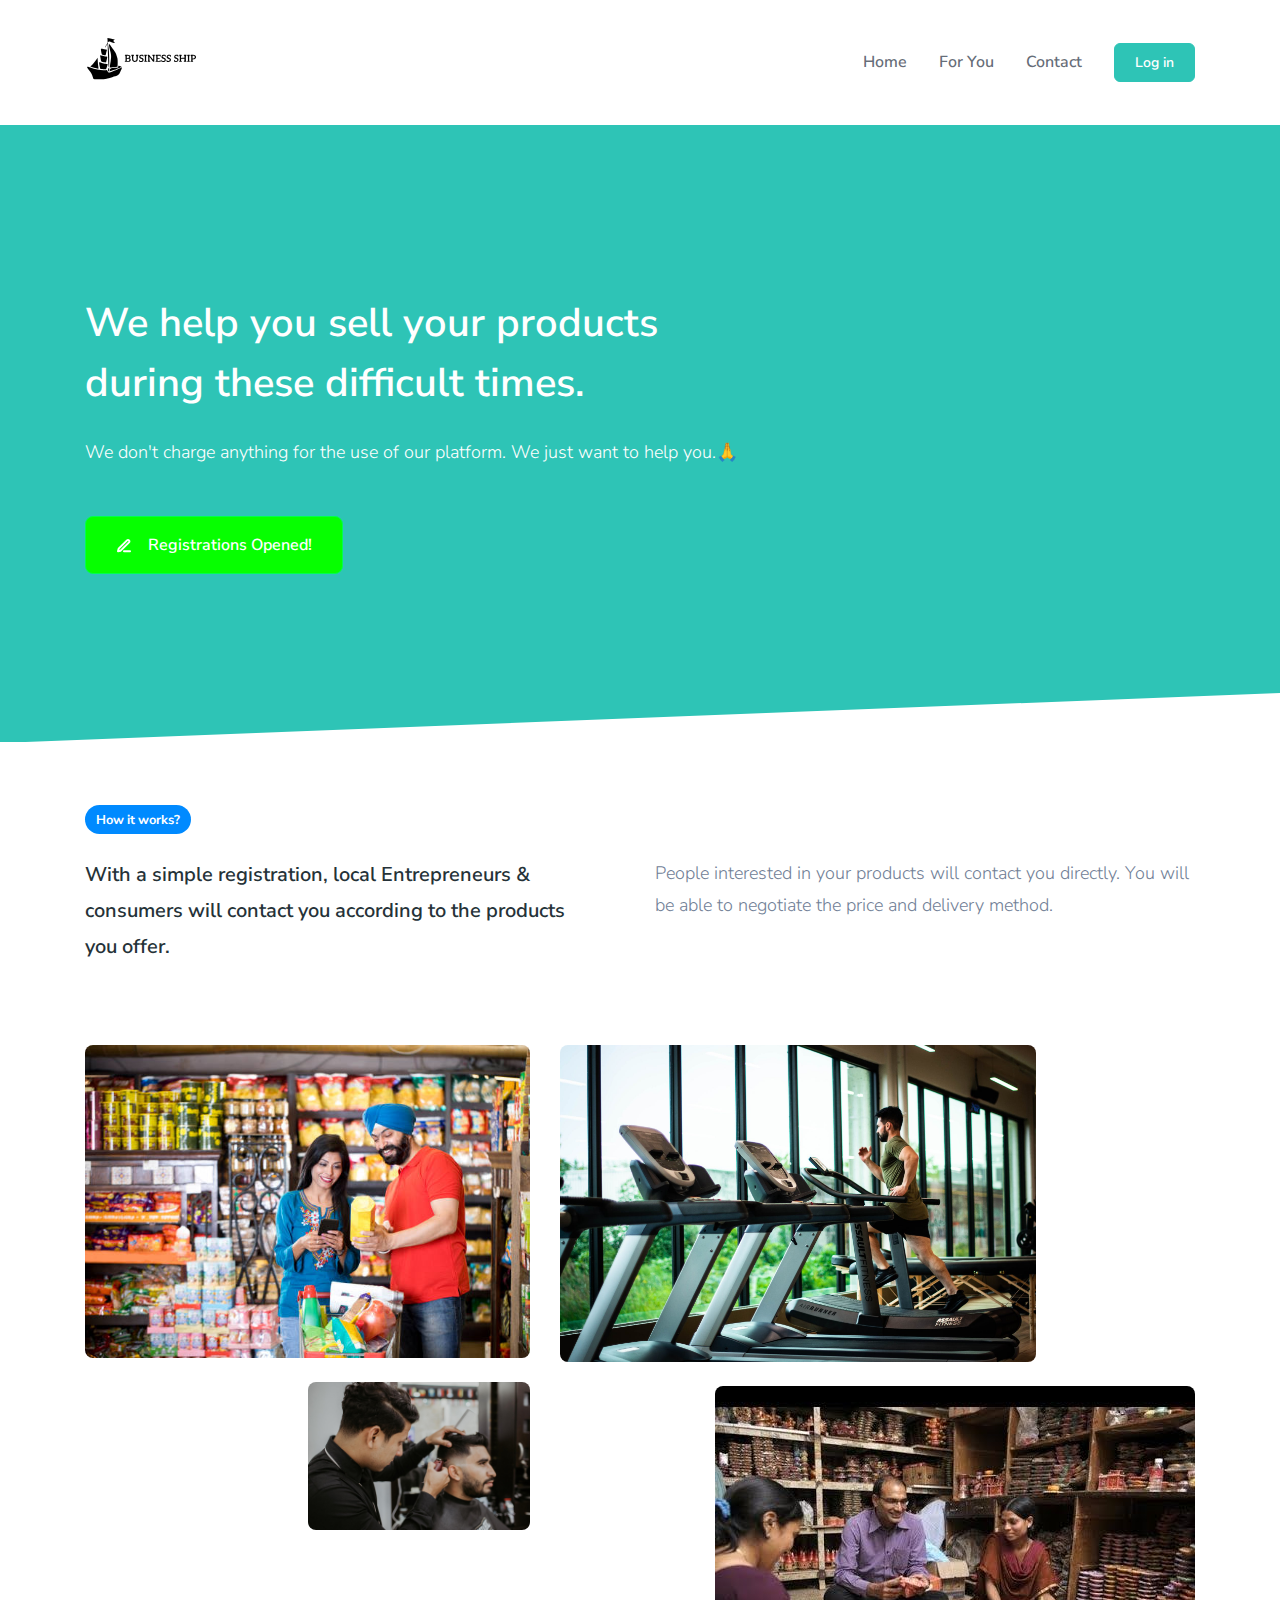
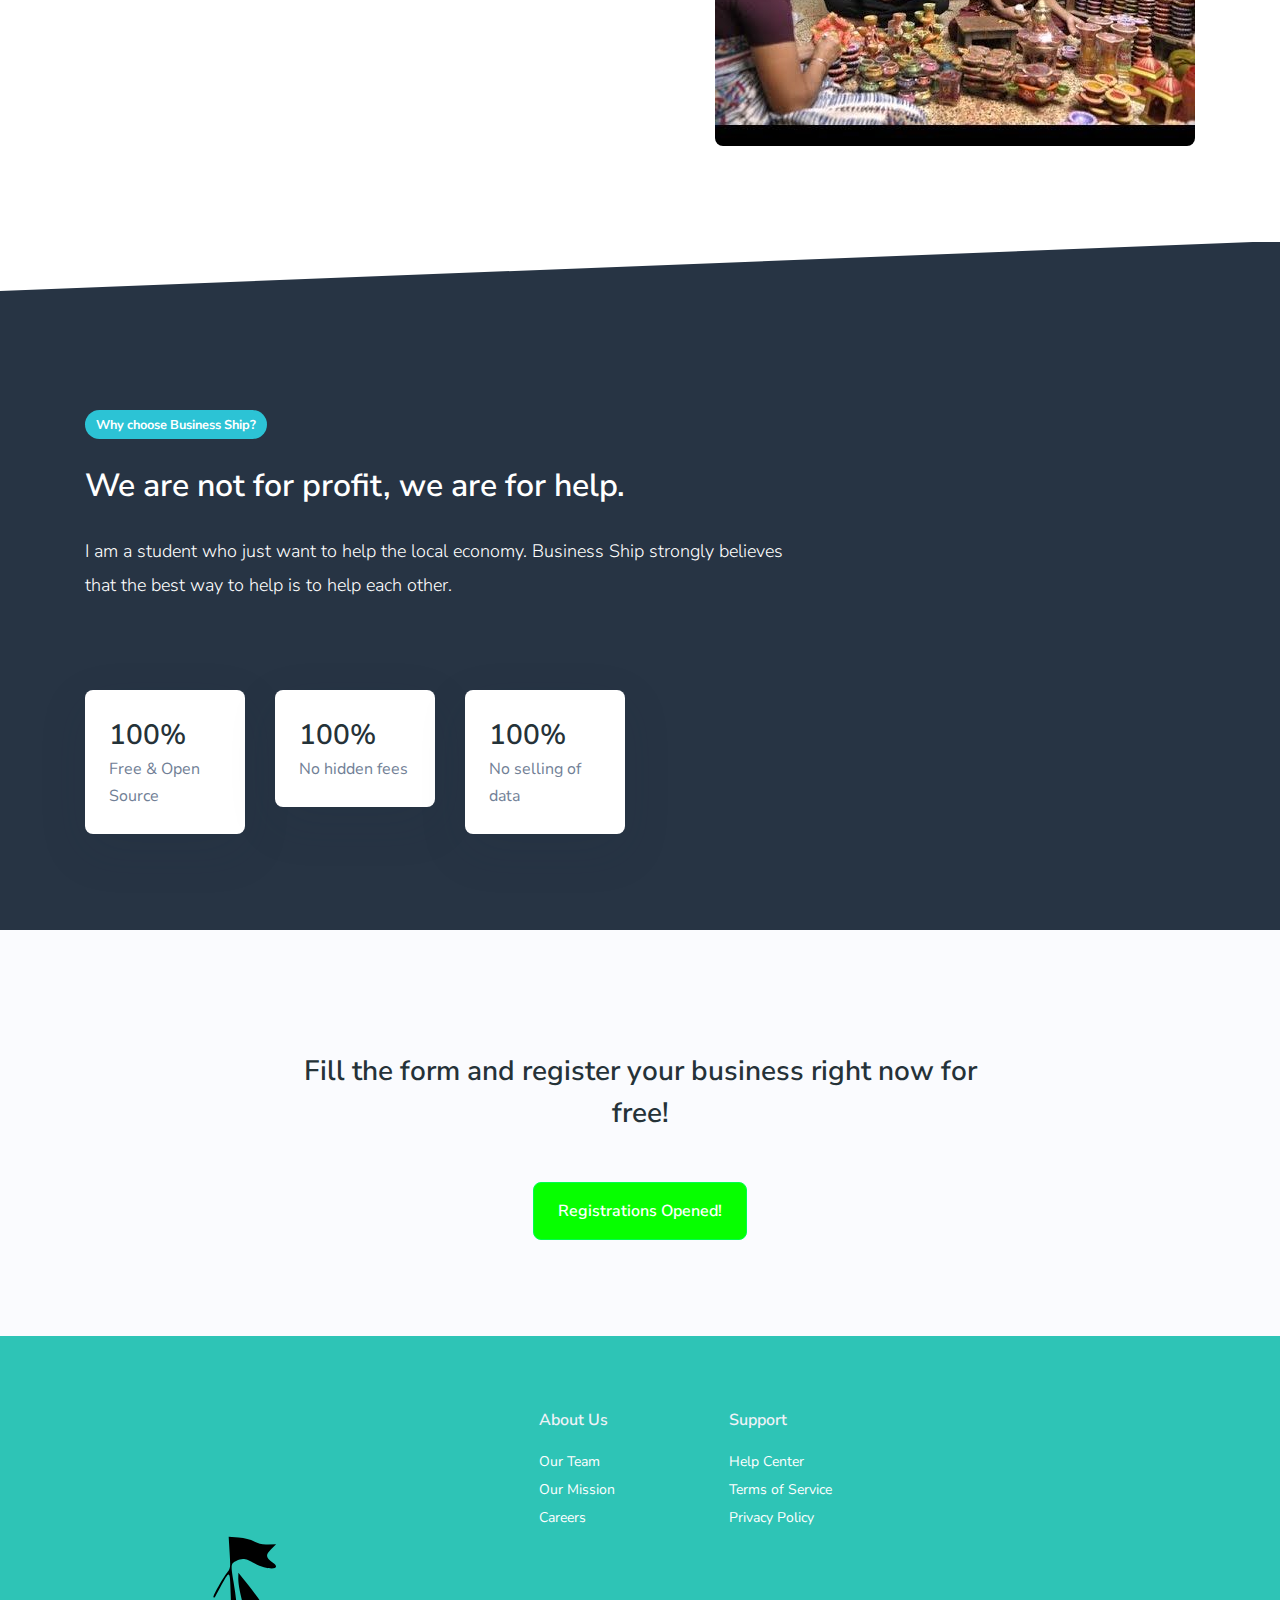
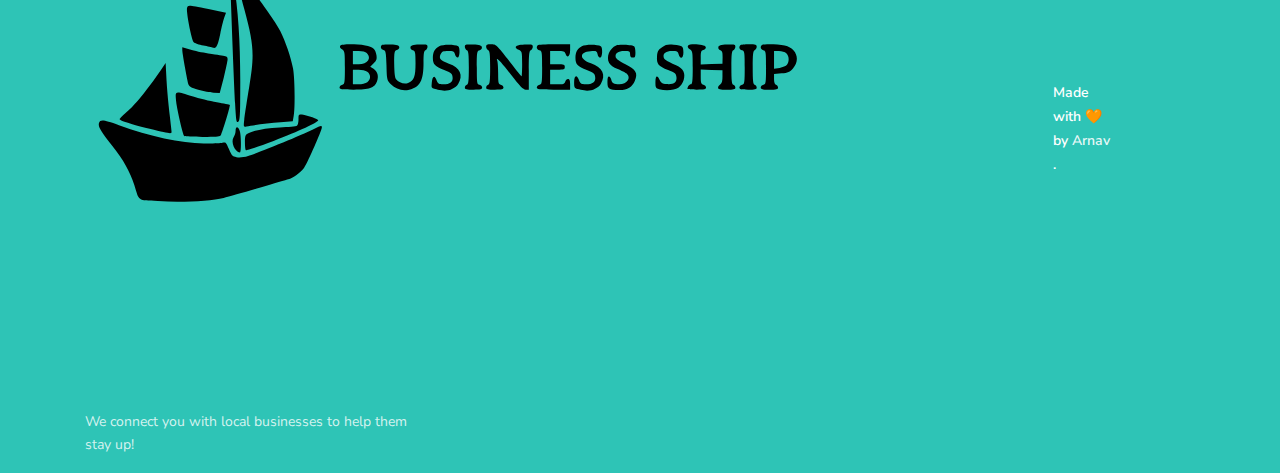
==== commit be23a735: "Update register.html" ====
--- a/register.html
+++ b/register.html
@@ -74,7 +74,10 @@
       <div class="container">
         <!-- Brand -->
         <a class="navbar-brand" href="/">
-          <img alt="Image placeholder" src="assets/img/brand/BusinessShip-nobg.svg" id="navbar-logo" />
+          <img alt="Image placeholder" src="assets/img/brand/BusinessShip-nobg.svg" id="navbar-logo width=" 50000"="" height="60000" "="" style="
+    width: 120px;
+    height: 100px;
+">
         </a>
         <!-- Toggler -->
         <button class="navbar-toggler" type="button" data-toggle="collapse" data-target="#navbarCollapse" aria-controls="navbarCollapse" aria-expanded="false" aria-label="Toggle navigation">
--- a/assets/css/style.css
+++ b/assets/css/style.css
@@ -582,7 +582,7 @@
 .btn-info.disabled,.btn-info:disabled{color:#fff;border-color:#50b5ff;background-color:#50b5ff}
 .btn-info:not(:disabled):not(.disabled):active,.btn-info:not(:disabled):not(.disabled).active,.show > .btn-info.dropdown-toggle{color:#fff;border-color:#109aff;background-color:#1d9fff}
 .btn-info:not(:disabled):not(.disabled):active:focus,.btn-info:not(:disabled):not(.disabled).active:focus,.show > .btn-info.dropdown-toggle:focus{box-shadow:0 0 0 rgba(80,181,255,.35)}
-.btn-warning{color:#fff;border-color:#ffbe3d;background-color:#FFBF69;box-shadow:none}
+.btn-warning{color:#fff;border-color: #00ff4e;background-color: #06ff00;box-shadow:none}
 .btn-warning:hover{color:#fff;border-color:#ffad0a;background-color:#ffb117}
 .btn-warning:focus,.btn-warning.focus{box-shadow:none,0 0 0 rgba(255,190,61,.35)}
 .btn-warning.disabled,.btn-warning:disabled{color:#fff;border-color:#ffbe3d;background-color:#ffbe3d}
@@ -5288,4 +5288,4 @@
 .hljs-bullet,.hljs-selector-tag,.hljs-selector-id,.hljs-selector-class,.hljs-selector-attr,.hljs-selector-pseudo{color:#d7ba7d}
 .hljs-addition{display:inline-block;width:100%;background-color:#144212}
 .hljs-deletion{display:inline-block;width:100%;background-color:#600}
-.carousel-control-prev-icon,.carousel-indicators,.carousel-control-next-icon{filter:invert(100%)}+.carousel-control-prev-icon,.carousel-indicators,.carousel-control-next-icon{filter:invert(100%)}
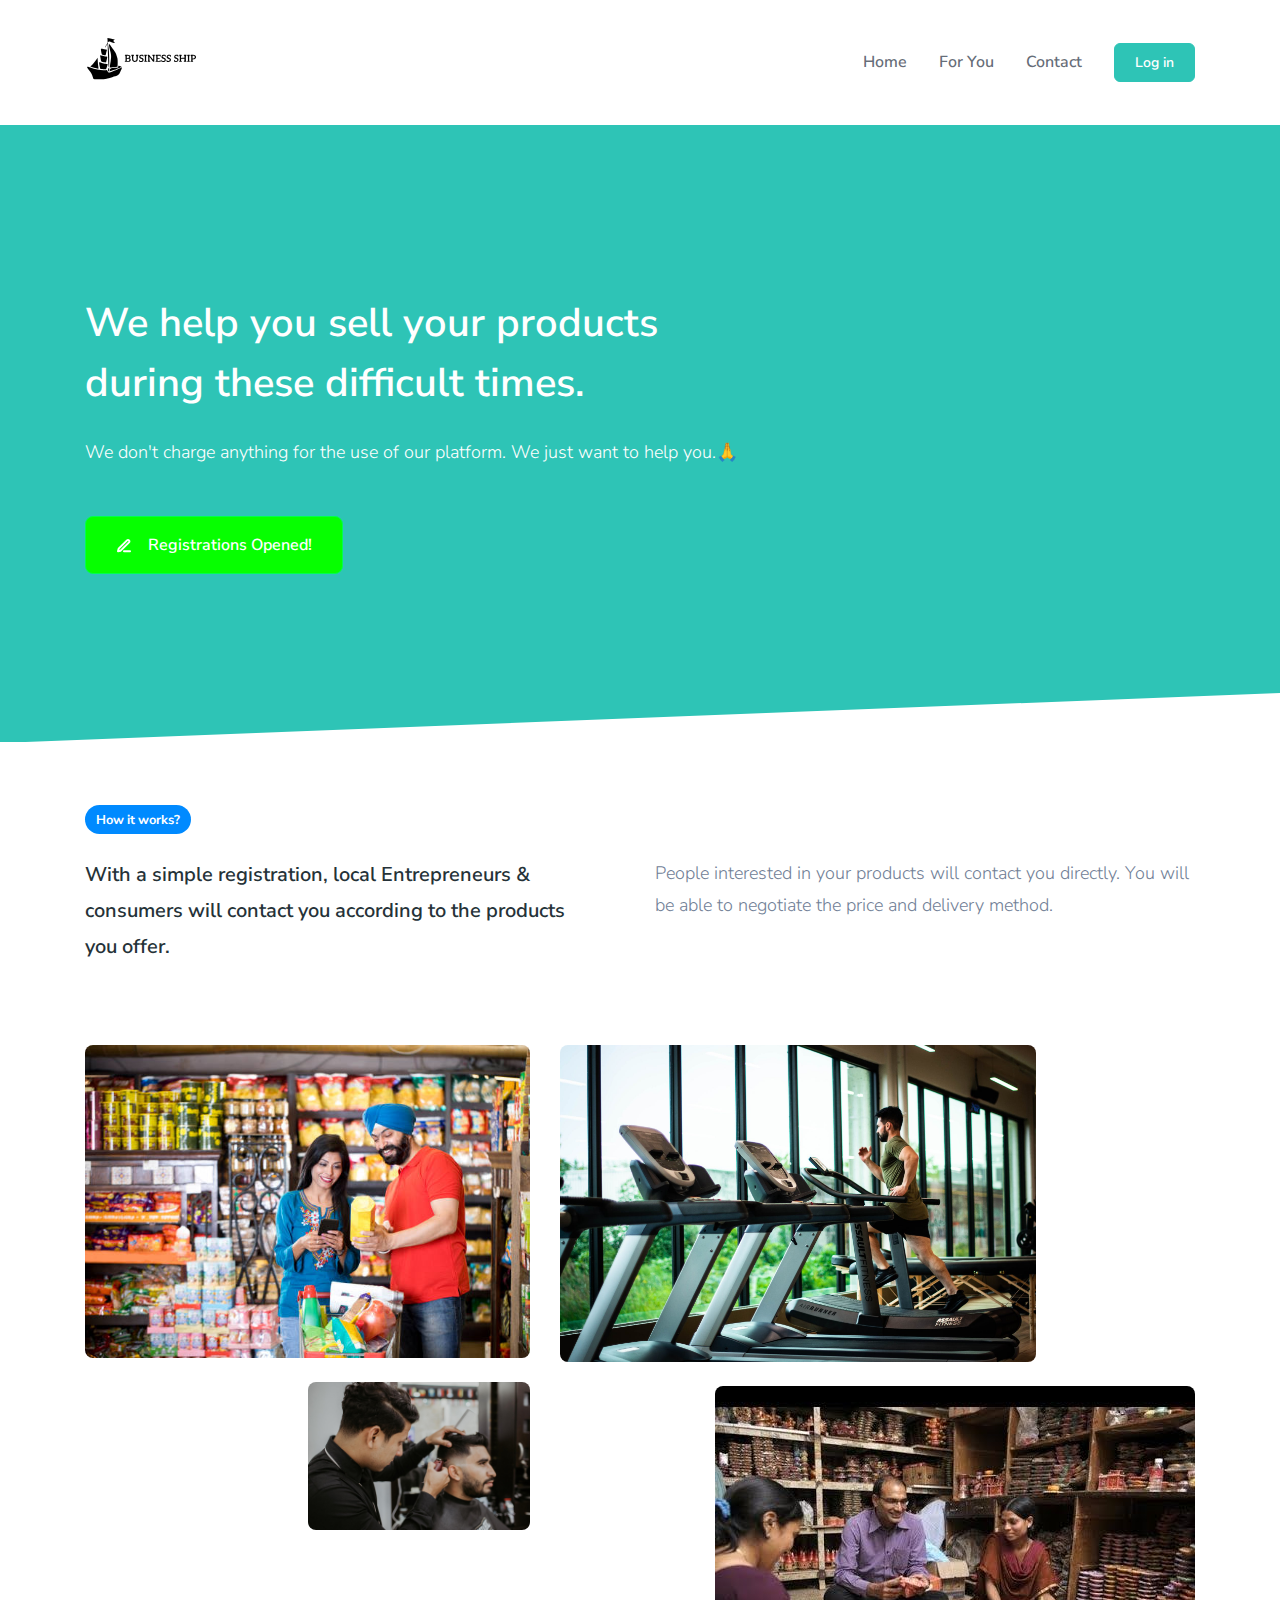
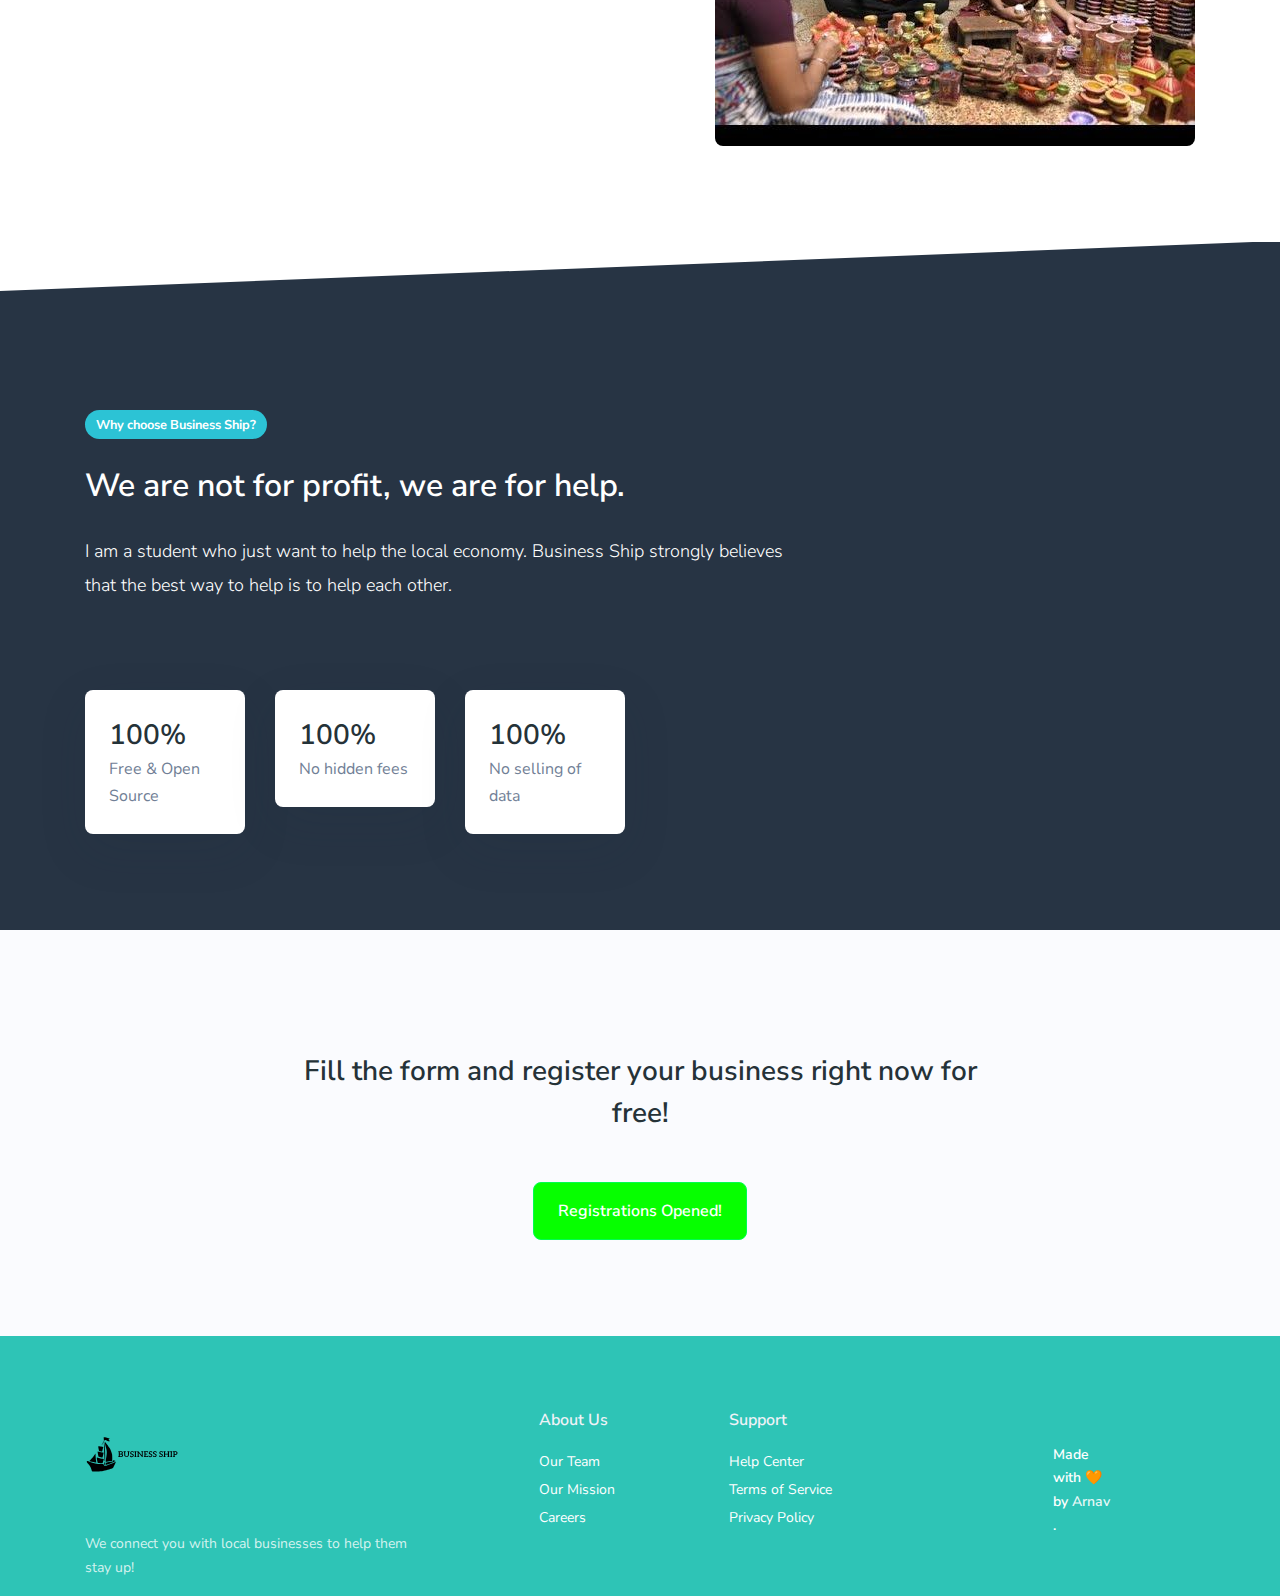
==== commit 18b8e50a: "Update register.html" ====
--- a/register.html
+++ b/register.html
@@ -288,8 +288,11 @@
           <div class="row">
             <div class="col-lg-4 mb-5 mb-lg-0">
               <!-- Theme's logo -->
-              <a href="register.html">
-                <img alt="Image placeholder" src="assets/img/brand/BusinessShip-nobg.svg" id="footer-logo">
+              <a href="https://github.com/arncv/Business-Ship">
+                <img alt="Image placeholder" src="assets/img/brand/BusinessShip-nobg.svg" id="footer-logo" style="
+    width: 100px;
+    height: 100px;
+">
               </a>
               <!-- Somos -->
               <p class="mt-4 text-sm opacity-8 pr-lg-4">We connect you with local businesses to help them stay up!
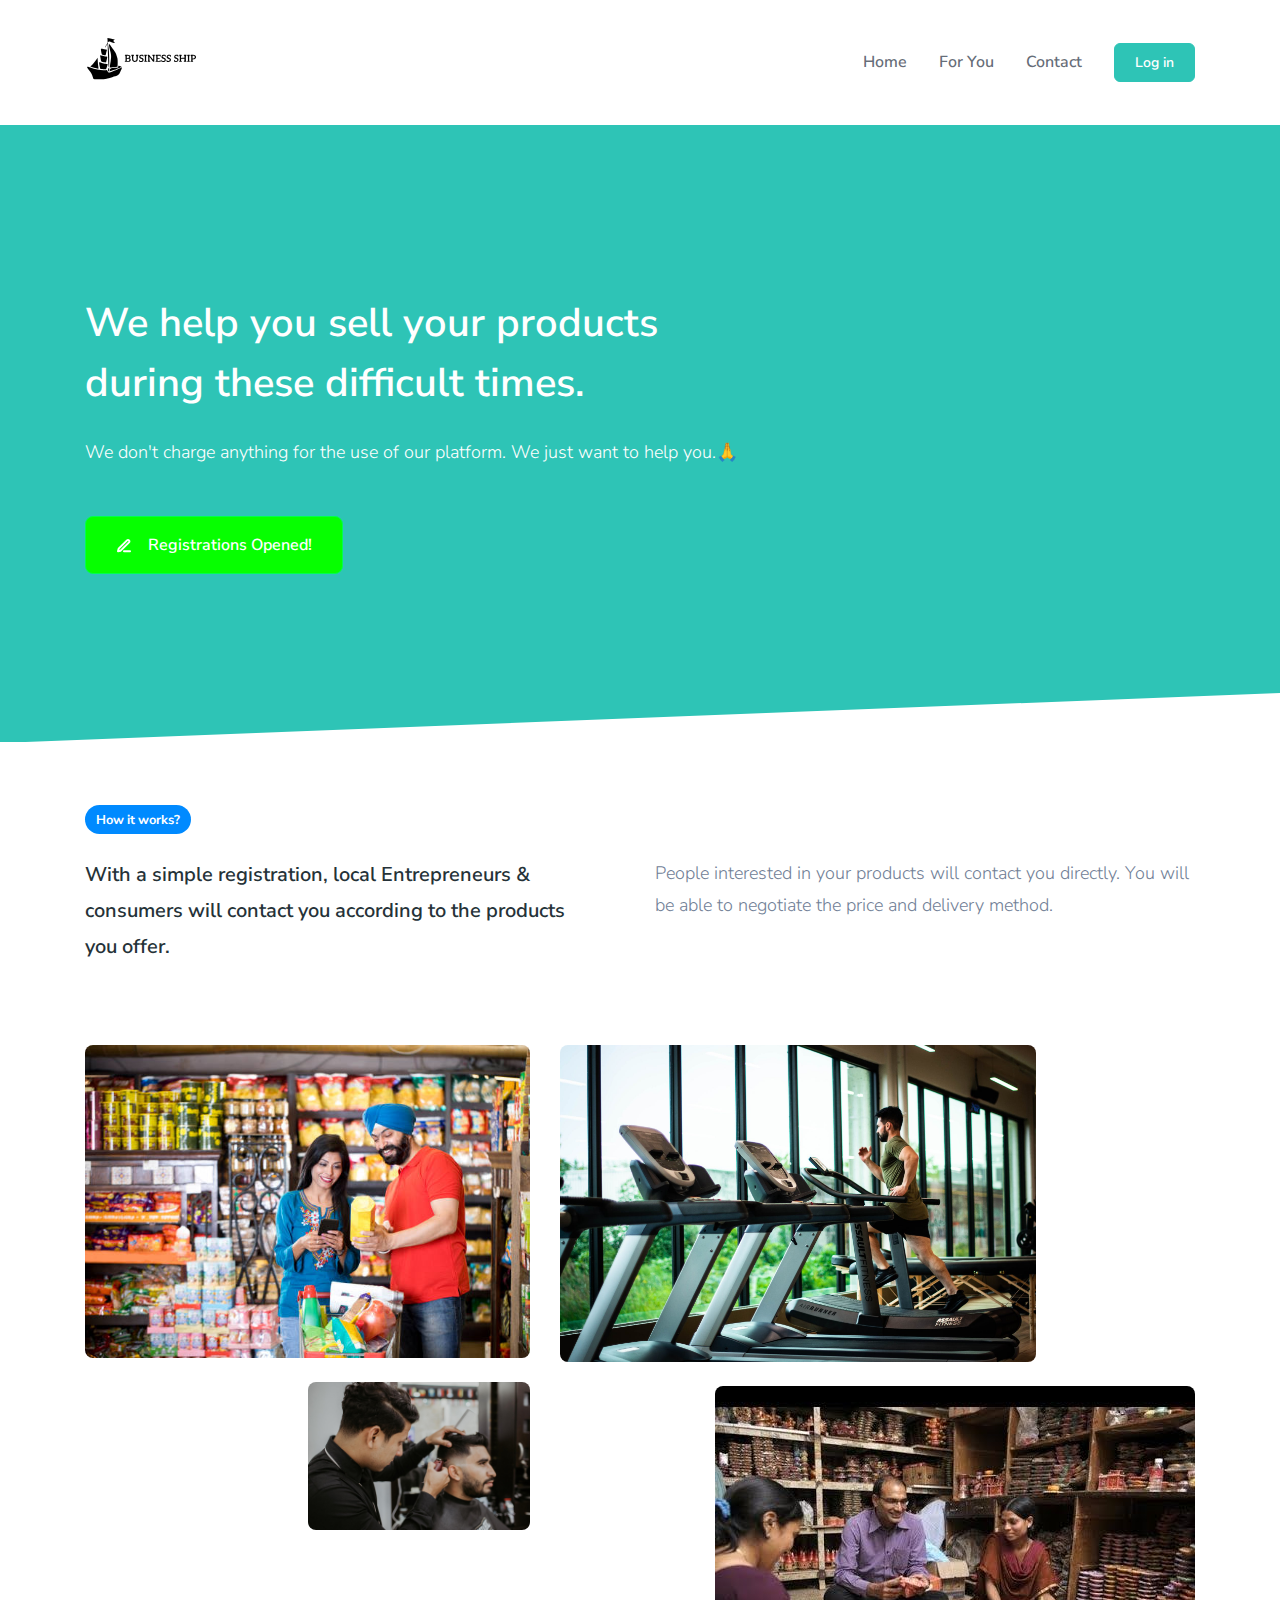
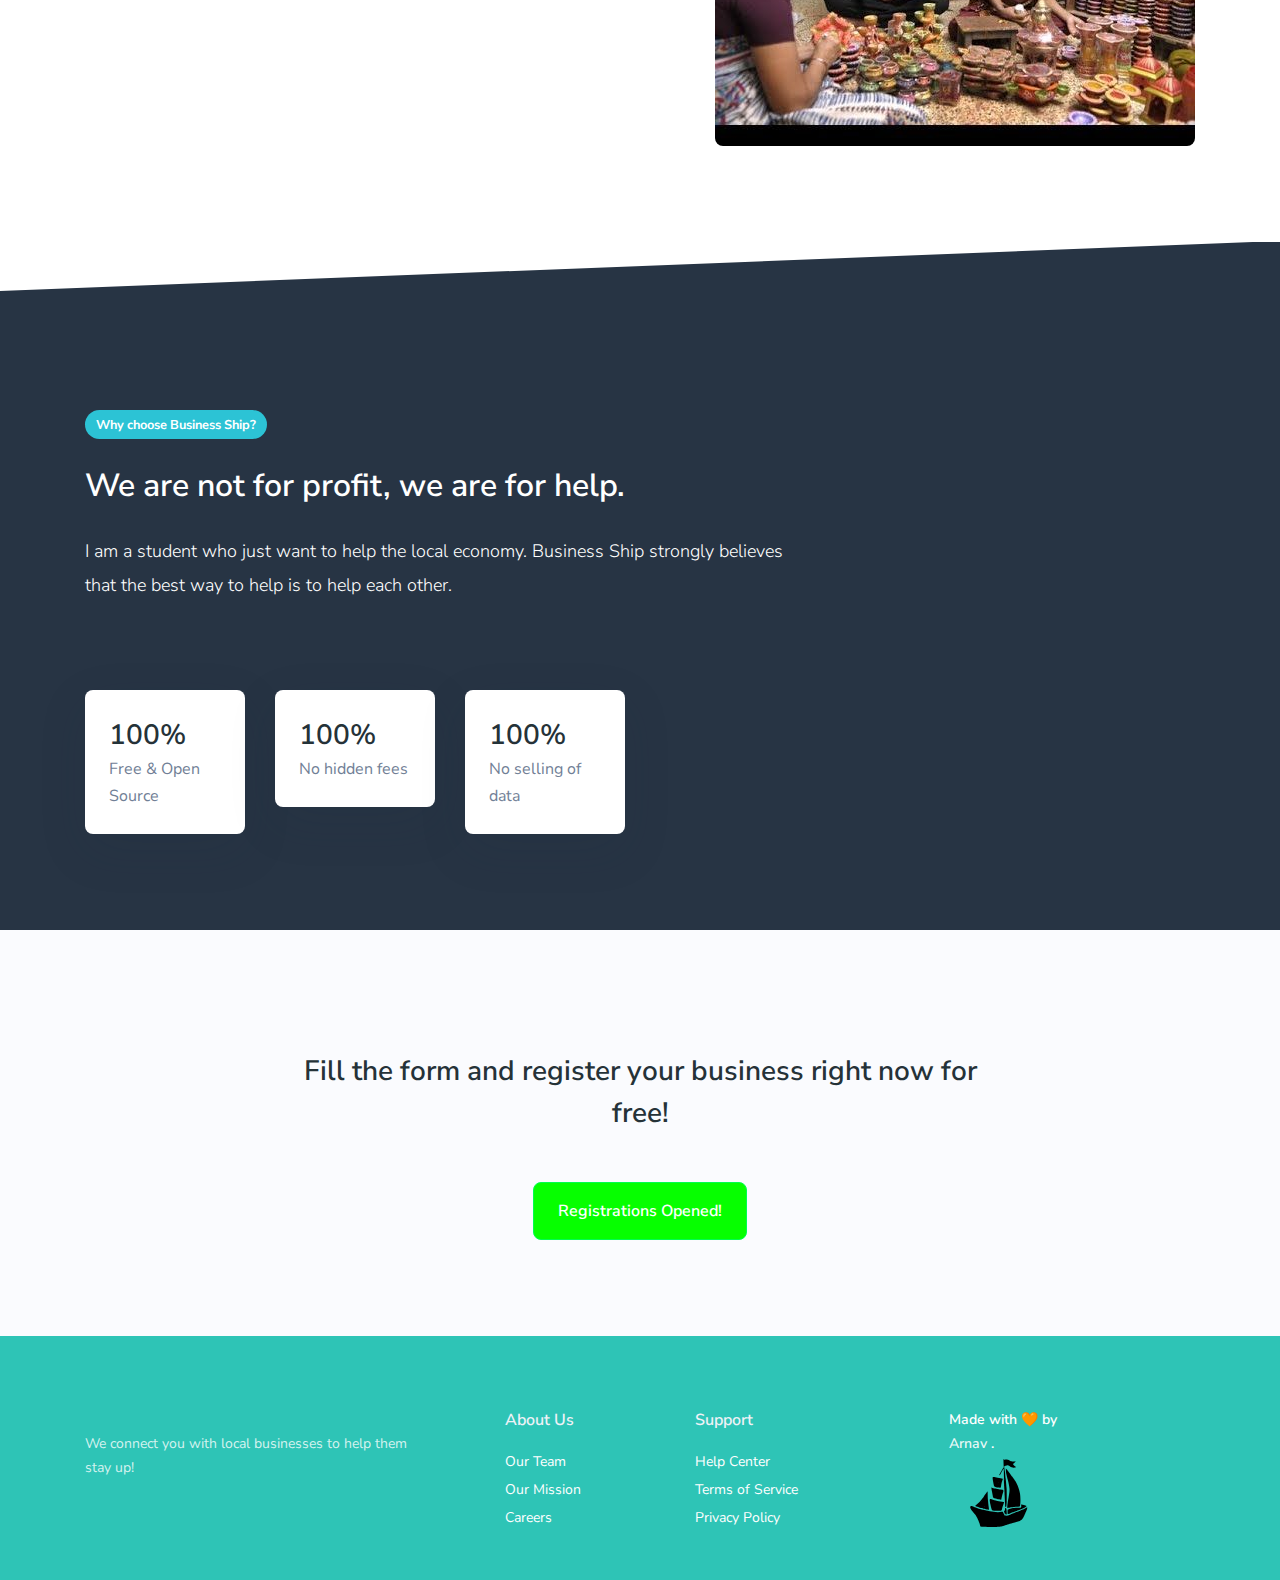
==== commit 01316db5: "Update register.html" ====
--- a/register.html
+++ b/register.html
@@ -288,12 +288,7 @@
           <div class="row">
             <div class="col-lg-4 mb-5 mb-lg-0">
               <!-- Theme's logo -->
-              <a href="https://github.com/arncv/Business-Ship">
-                <img alt="Image placeholder" src="assets/img/brand/BusinessShip-nobg.svg" id="footer-logo" style="
-    width: 100px;
-    height: 100px;
-">
-              </a>
+              
               <!-- Somos -->
               <p class="mt-4 text-sm opacity-8 pr-lg-4">We connect you with local businesses to help them stay up!
               </p>                     
@@ -341,6 +336,13 @@
                 Made with 🧡 by
                 <a href="https://www.arnavgoel.xyz" class="font-weight-bold" target="_blank">Arnav
                 </a>.
+                
+                <a href="https://github.com/arncv/Business-Ship">
+                <img alt="Image placeholder" src="assets/img/brand/logo (1).svg" id="footer-logo" style="
+    width: 100px;
+    height: 100px;
+">
+              </a>
               </div>
             </div>
             
